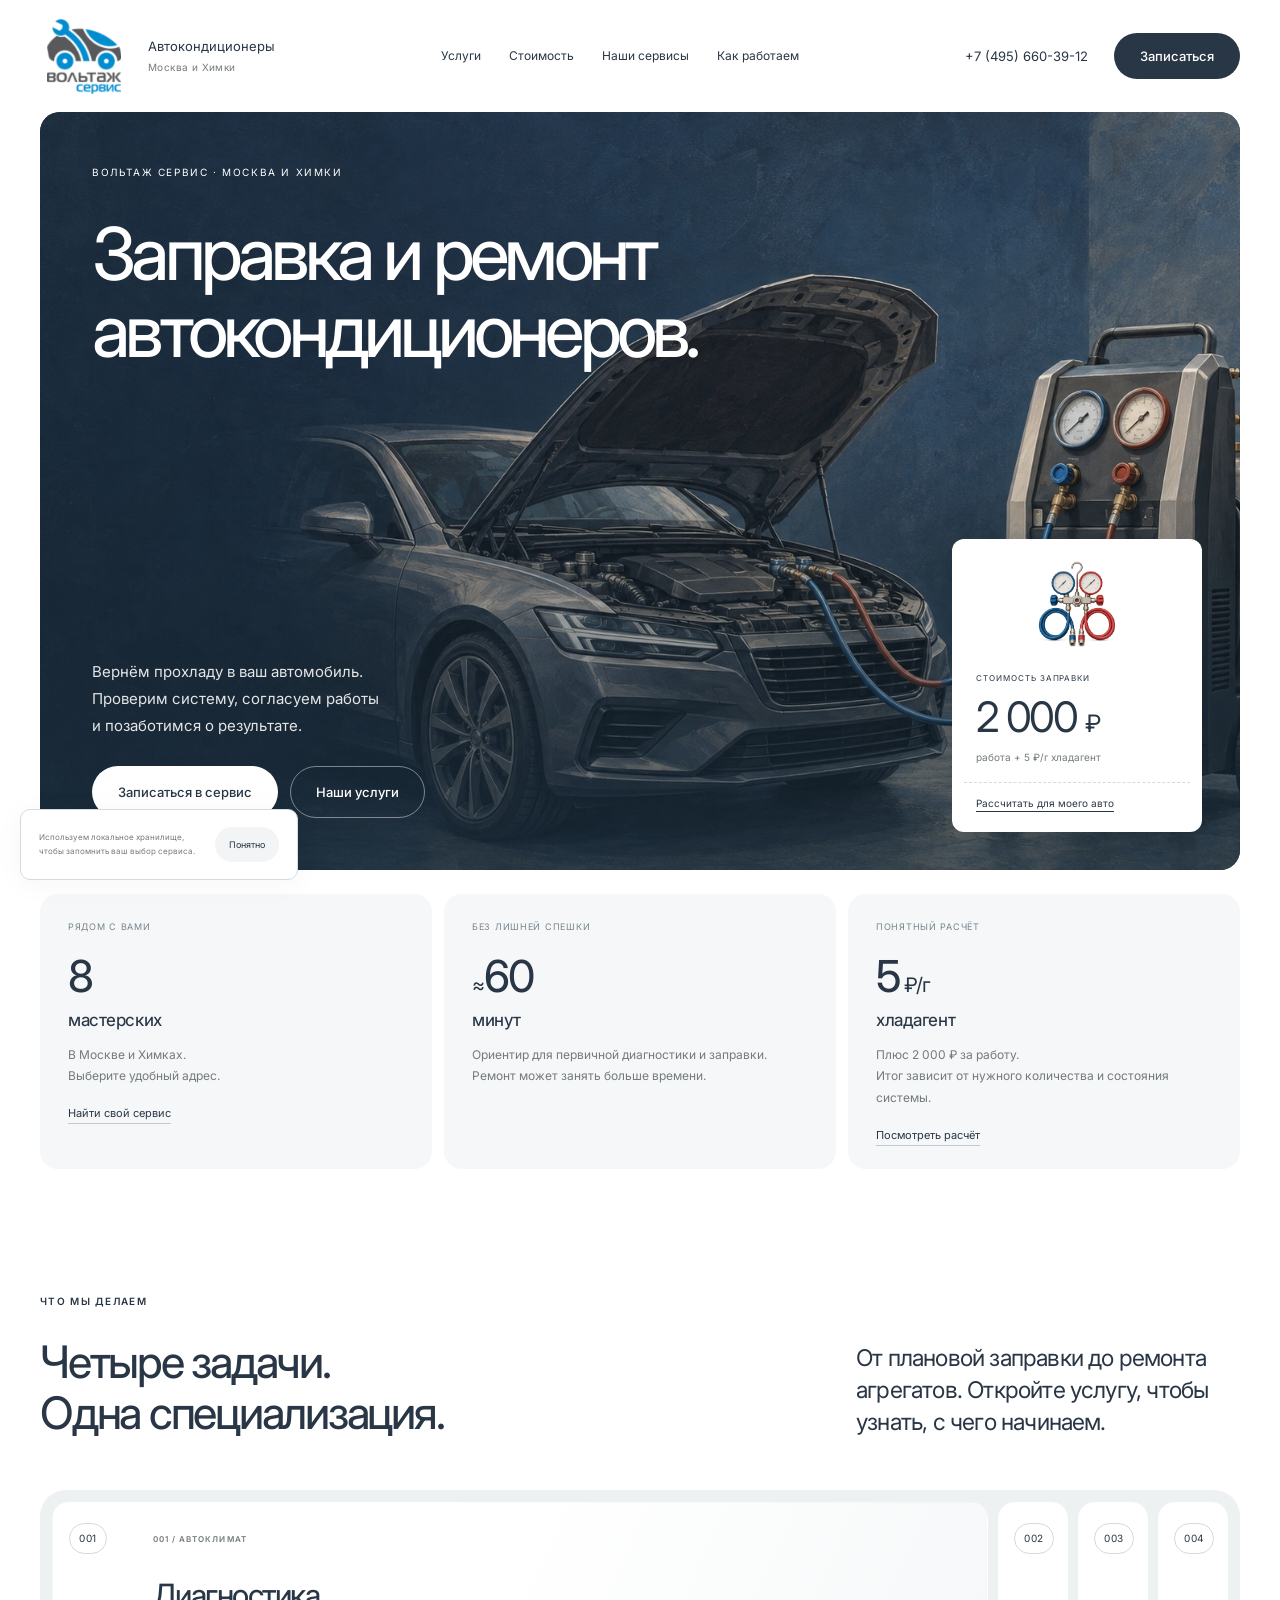
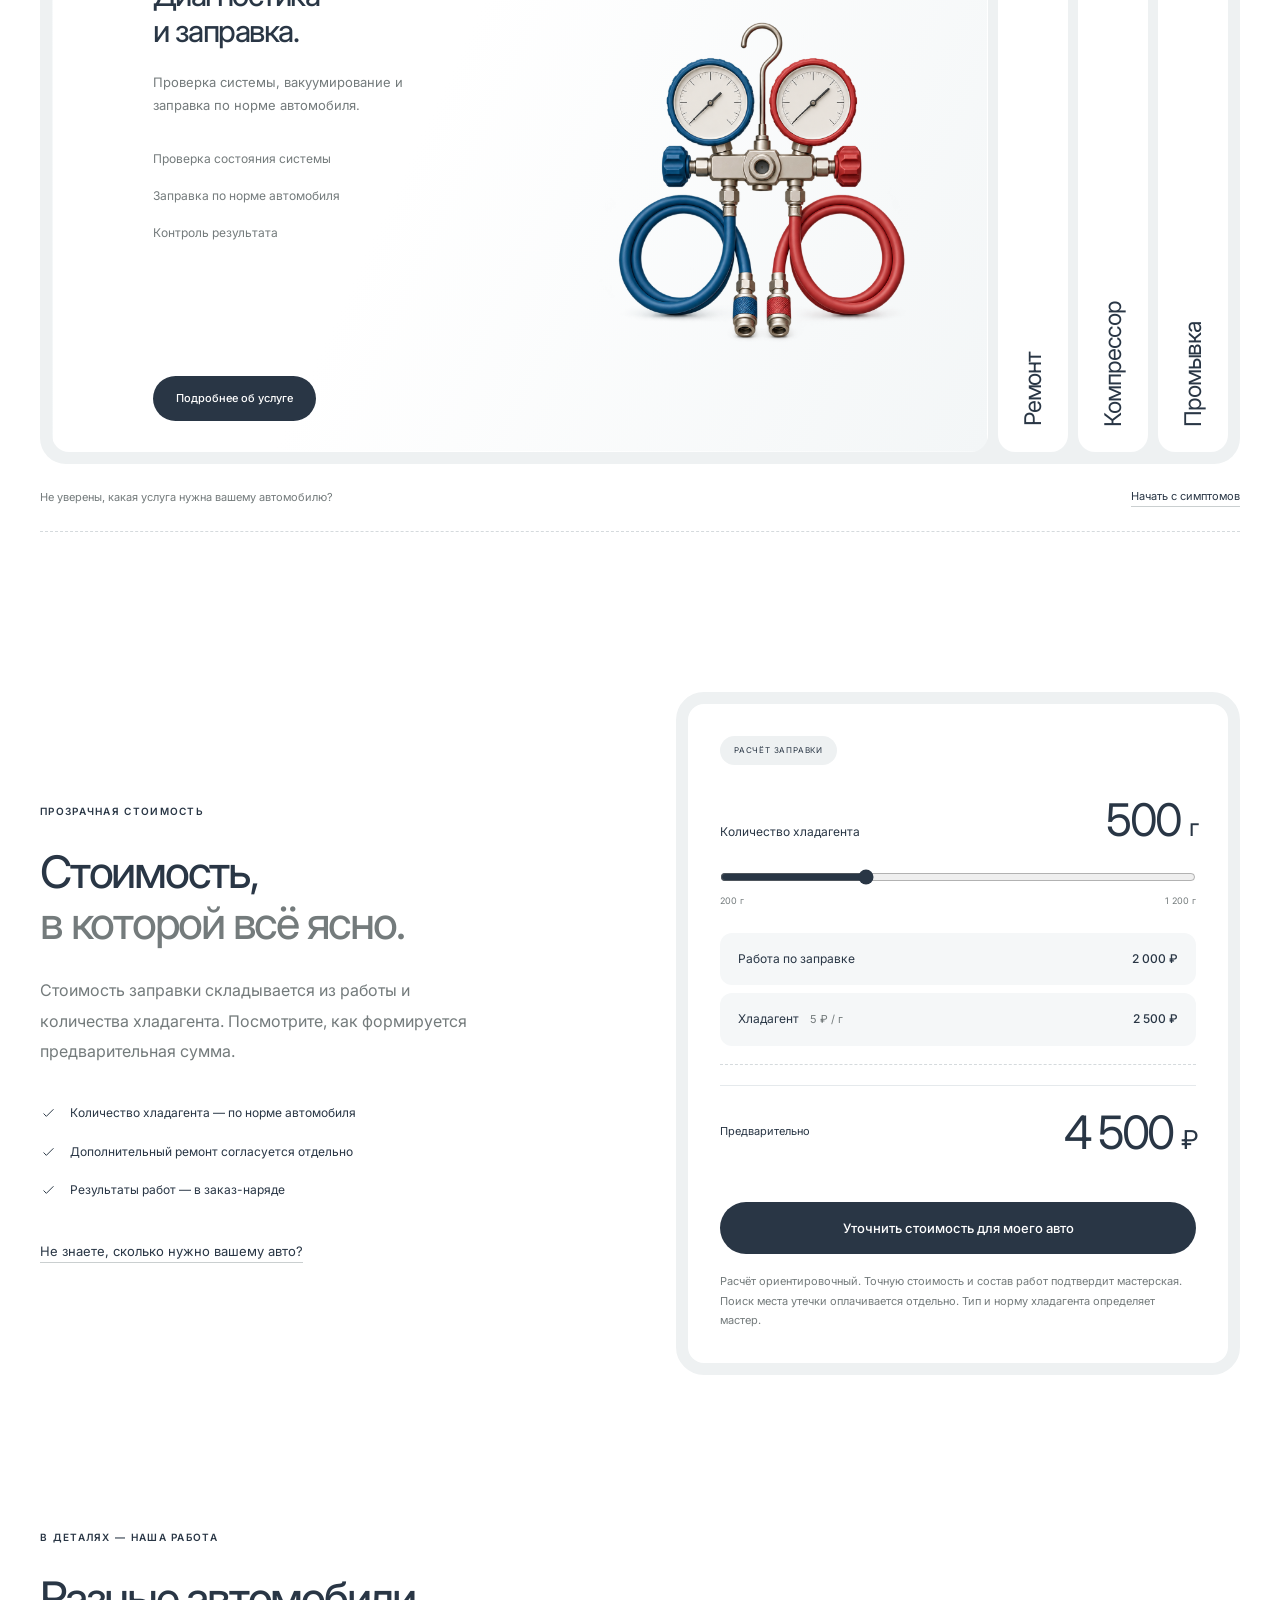
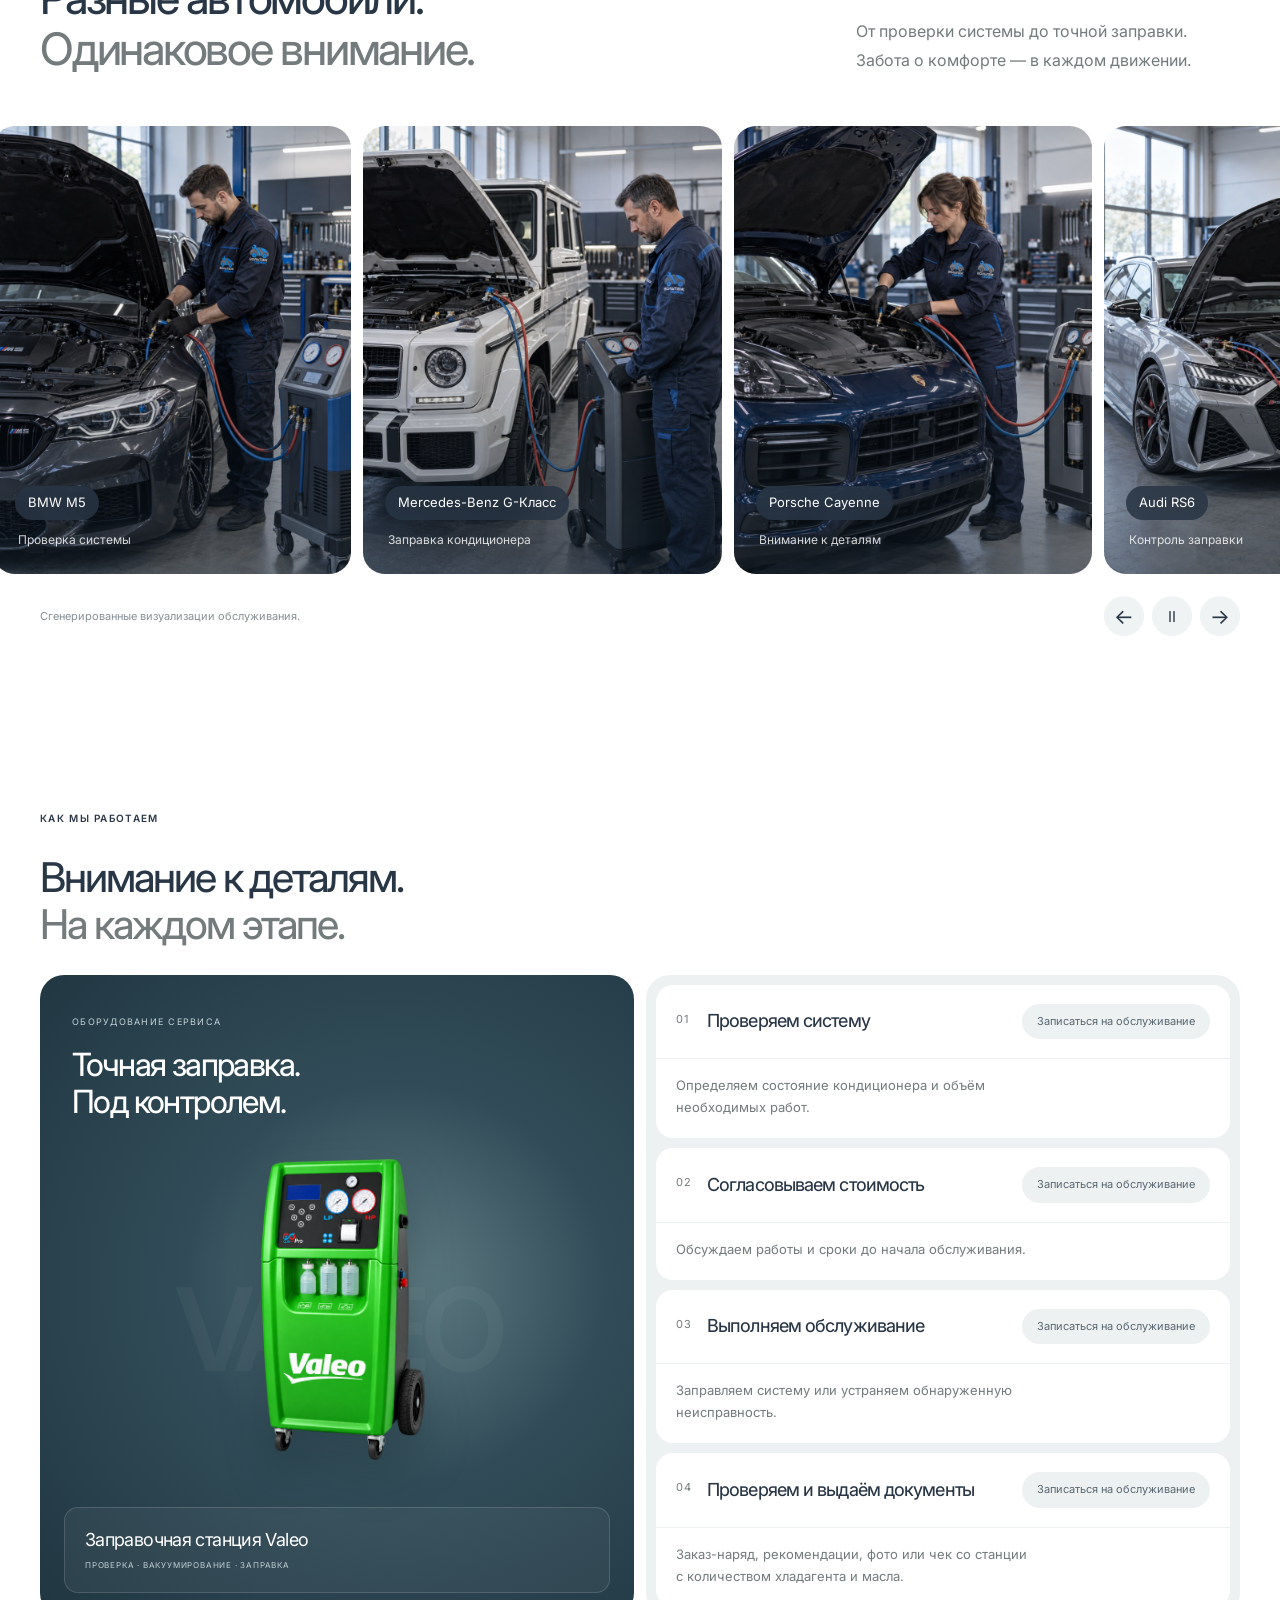
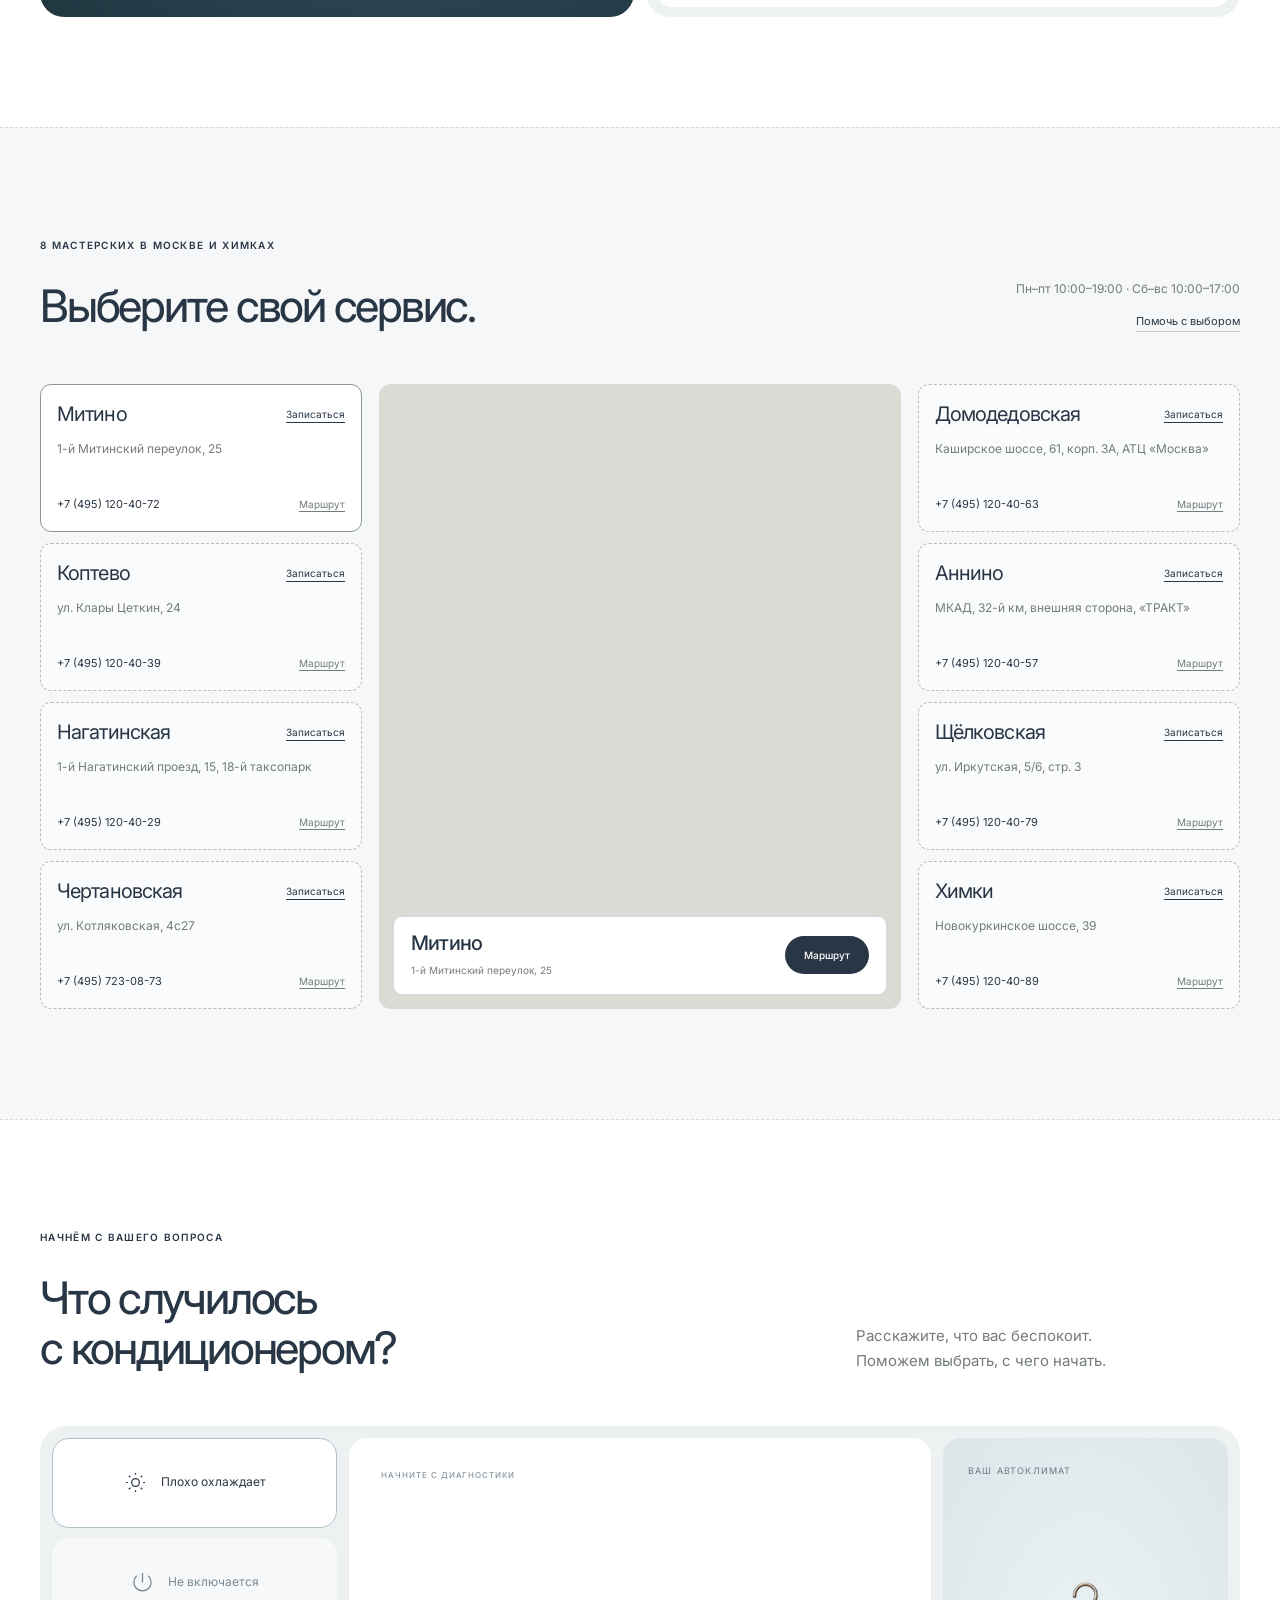
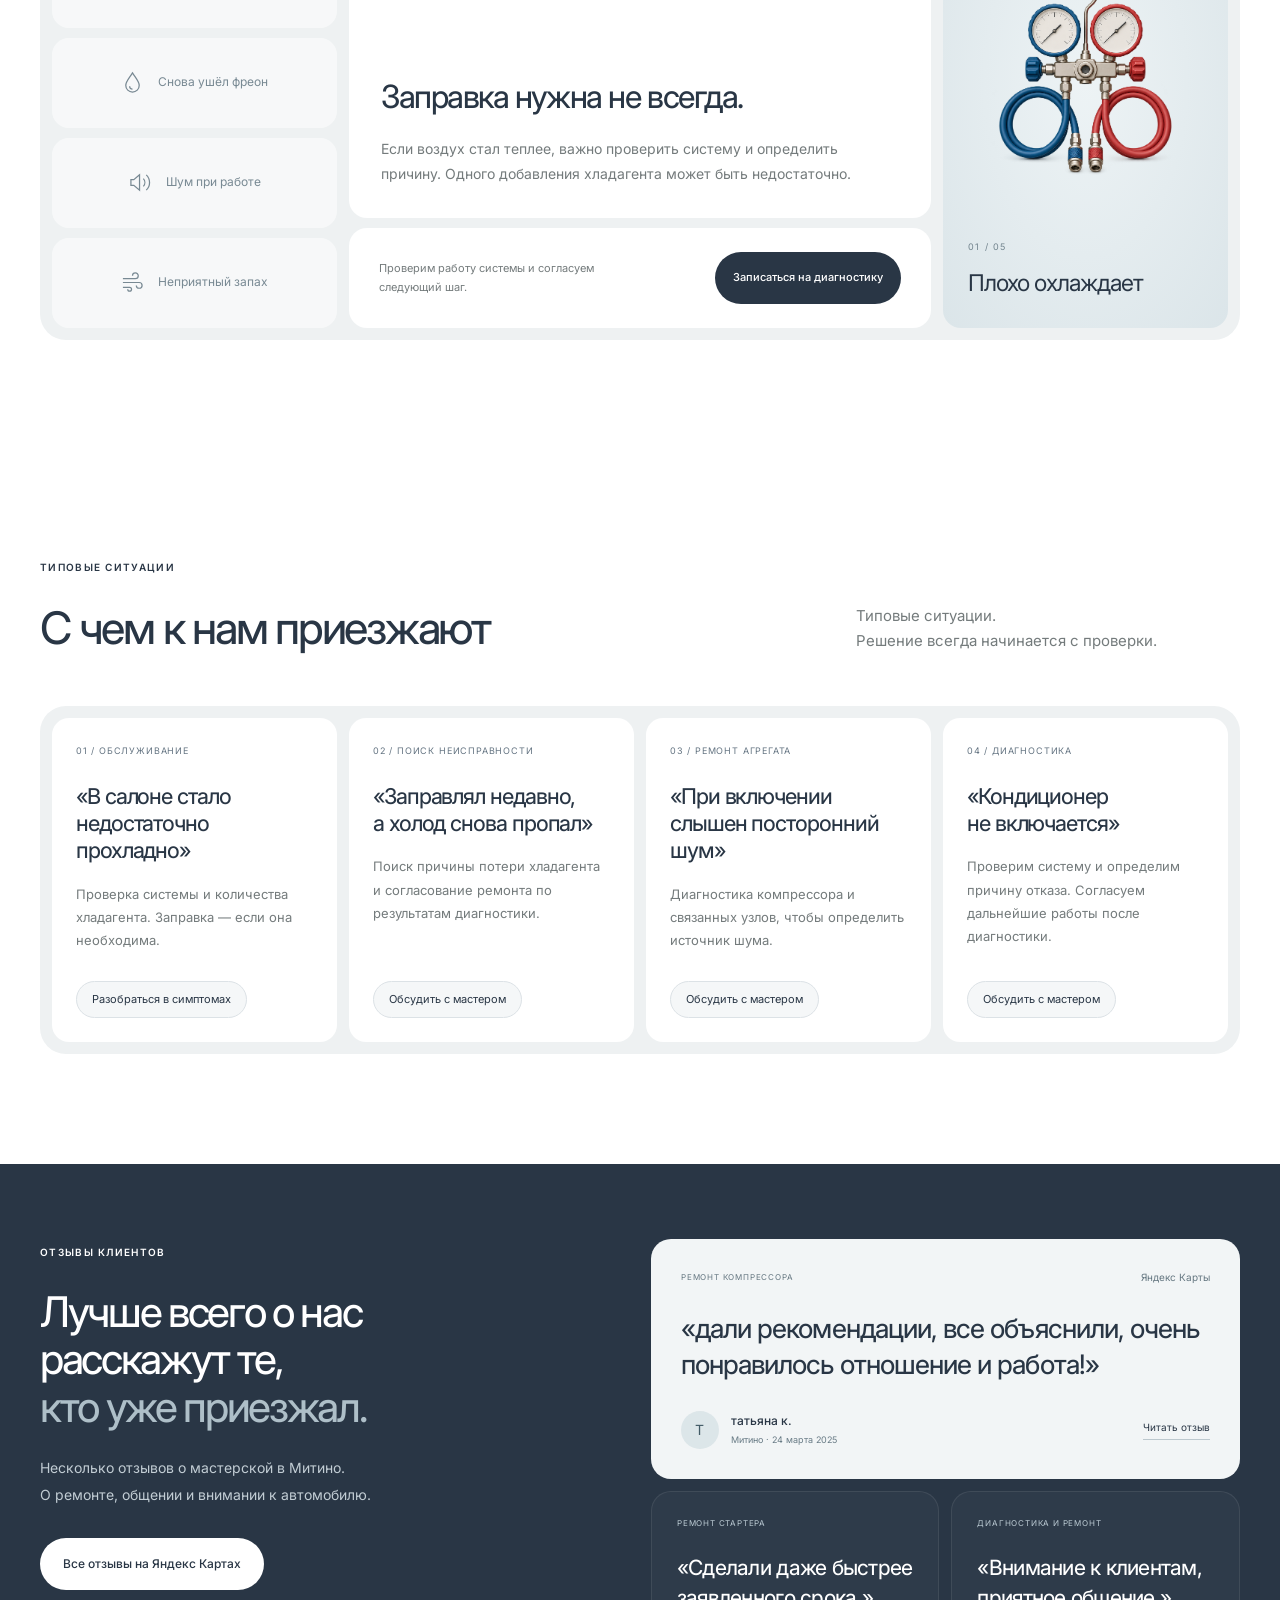
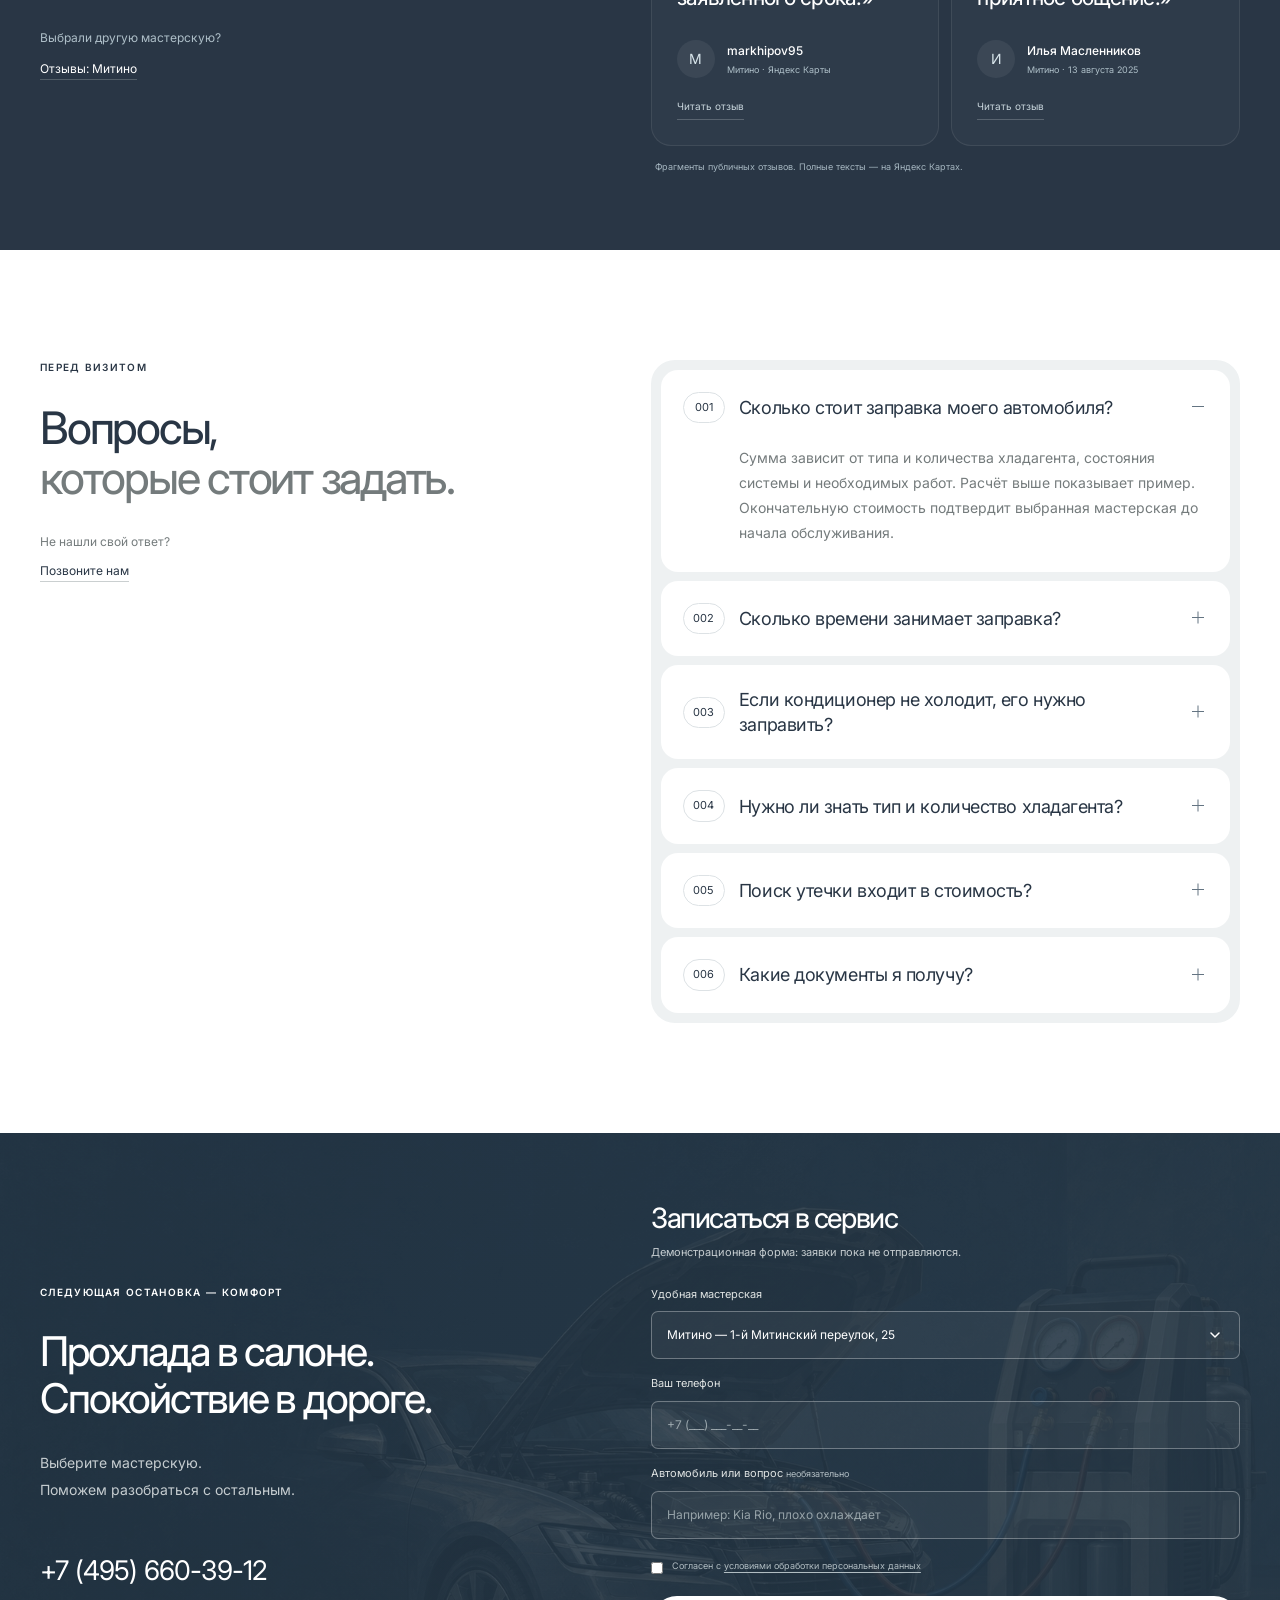
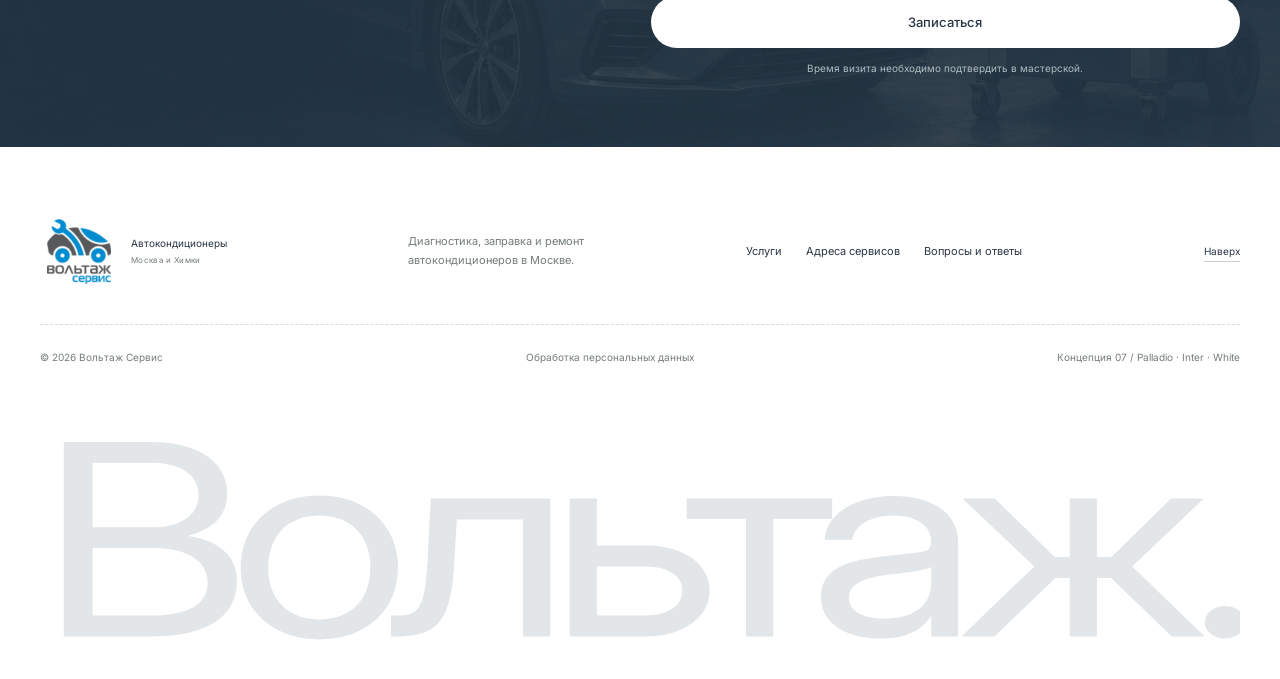
==== index.html @ 65b54762 "Restrict manual gallery navigation to arrows" ====
<!doctype html>
<html lang="ru">
<head>
<meta charset="utf-8"><meta name="viewport" content="width=device-width,initial-scale=1">
<title>Вольтаж Сервис — автокондиционеры в Москве | Концепция 07</title>
<meta name="description" content="Диагностика, заправка и ремонт автокондиционеров в Москве. Рассчитайте предварительную стоимость и выберите удобную мастерскую Вольтаж Сервис.">
<meta name="robots" content="noindex,nofollow">
<meta name="theme-color" content="#ffffff">
<link rel="icon" href="assets/logo.png"><link rel="stylesheet" href="style.css"><link rel="stylesheet" href="motion.css"><link rel="stylesheet" href="gallery.css">
</head>
<body id="top">
<header class="header"><div class="wrap header-inner">
<a class="brand" href="#top" aria-label="Вольтаж Сервис — на главную"><img class="original-logo" src="assets/original-logo.png" alt="Вольтаж Сервис"><span class="brand-specialty">Автокондиционеры<small>Москва и Химки</small></span></a>
<nav class="desktop-nav" aria-label="Главное меню"><a href="#services">Услуги</a><a href="#price">Стоимость</a><a href="#locations">Наши сервисы</a><a href="#approach">Как работаем</a></nav>
<div class="header-actions"><a class="phone" href="tel:+74956603912">+7 (495) 660-39-12</a><button class="button small" data-book>Записаться </button><button class="menu-toggle" aria-label="Открыть меню" aria-expanded="false"><span></span><span></span></button></div>
</div><nav class="mobile-nav" aria-label="Меню сайта" hidden><a href="#services">Услуги</a><a href="#price">Стоимость</a><a href="#locations">Наши сервисы</a><a href="#approach">Как работаем</a><a href="tel:+74956603912">+7 (495) 660-39-12</a></nav></header>
<main>
<section class="hero wrap" aria-labelledby="hero-title"><img class="hero-image" src="assets/hero-palladio.jpg" alt="Живописная рекламная иллюстрация обслуживания автокондиционера" fetchpriority="high"><div class="hero-shade"></div>
<div class="hero-copy"><div class="hero-kicker">ВОЛЬТАЖ СЕРВИС · МОСКВА И ХИМКИ</div><h1 id="hero-title">Заправка и ремонт<br>автокондиционеров.</h1><div class="hero-lower"><p class="hero-desc">Вернём прохладу в ваш автомобиль.<br>Проверим систему, согласуем работы<br>и позаботимся о результате.</p><div class="hero-actions"><button class="button light-button" data-book>Записаться в сервис</button><a href="#services" class="button outline-button">Наши услуги</a></div></div></div>
<a class="hero-estimate" href="#price"><img src="assets/service-01.png" alt="Манометры для обслуживания кондиционера"><span class="estimate-label">СТОИМОСТЬ ЗАПРАВКИ</span><div class="estimate-price">2 000 <small>₽</small></div><p>работа + 5 ₽/г хладагент</p><span class="estimate-link">Рассчитать для моего авто</span></a></section>
<section class="intro-section section intro-light" aria-label="О сервисе в цифрах"><div class="wrap"><div class="intro-facts"><article class="intro-fact"><span class="stat-caption">РЯДОМ С ВАМИ</span><strong>8</strong><div><h3>мастерских</h3><p>В Москве и Химках.<br>Выберите удобный адрес.</p><a href="#locations" class="text-link">Найти свой сервис</a></div></article><article class="intro-fact"><span class="stat-caption">БЕЗ ЛИШНЕЙ СПЕШКИ</span><strong><small>≈</small>60</strong><div><h3>минут</h3><p>Ориентир для первичной диагностики и заправки. Ремонт может занять больше времени.</p></div></article><article class="intro-fact"><span class="stat-caption">ПОНЯТНЫЙ РАСЧЁТ</span><strong>5<small> ₽/г</small></strong><div><h3>хладагент</h3><p>Плюс 2 000 ₽ за работу.<br>Итог зависит от нужного количества и состояния системы.</p><a href="#price" class="text-link">Посмотреть расчёт</a></div></article></div></div></section>

<section id="services" class="section services-section"><div class="wrap"><div class="section-heading"><div><span class="eyebrow">ЧТО МЫ ДЕЛАЕМ</span><h2>Четыре задачи.<br>Одна специализация.</h2></div><p class="editorial-intro">От плановой заправки до ремонта агрегатов. Откройте услугу, чтобы узнать, с чего начинаем.</p></div><div class="service-deck"><article class="service-chapter" open><button type="button" class="chapter-toggle"><span class="chapter-number">001</span><span class="chapter-label">Заправка</span></button><div class="chapter-body"><div class="chapter-copy"><span class="eyebrow">001 / АВТОКЛИМАТ</span><h3>Диагностика<br>и заправка.</h3><p>Проверка системы, вакуумирование и заправка по норме автомобиля.</p><ul><li>Проверка состояния системы</li><li>Заправка по норме автомобиля</li><li>Контроль результата</li></ul><a class="button light-button" href="https://заправка-кондиционеров-москва.рф/diagnostika-i-zapravka.aspx">Подробнее об услуге</a></div><div class="chapter-image"><img src="assets/service-01.png" alt="Оборудование для услуги «Заправка» — студийная визуализация" loading="lazy"></div></div></article><article class="service-chapter"><button type="button" class="chapter-toggle"><span class="chapter-number">002</span><span class="chapter-label">Ремонт</span></button><div class="chapter-body"><div class="chapter-copy"><span class="eyebrow">002 / АВТОКЛИМАТ</span><h3>Вернём системе<br>исправную работу.</h3><p>Найдём причину неисправности и согласуем необходимые работы.</p><ul><li>Диагностика неисправности</li><li>Согласование решения</li><li>Проверка после ремонта</li></ul><a class="button light-button" href="https://заправка-кондиционеров-москва.рф/remont-kondicionerov.aspx">Подробнее об услуге</a></div><div class="chapter-image"><img src="assets/service-02.png" alt="Оборудование для услуги «Ремонт» — студийная визуализация" loading="lazy"></div></div></article><article class="service-chapter"><button type="button" class="chapter-toggle"><span class="chapter-number">003</span><span class="chapter-label">Компрессор</span></button><div class="chapter-body"><div class="chapter-copy"><span class="eyebrow">003 / АВТОКЛИМАТ</span><h3>Забота о сердце<br>кондиционера.</h3><p>Диагностика компрессора и подбор решения по результатам проверки.</p><ul><li>Проверка агрегата</li><li>Оценка состояния узлов</li><li>Согласование объёма ремонта</li></ul><a class="button light-button" href="https://заправка-кондиционеров-москва.рф/remont-kompressora.aspx">Подробнее об услуге</a></div><div class="chapter-image"><img src="assets/service-03.png" alt="Оборудование для услуги «Компрессор» — студийная визуализация" loading="lazy"></div></div></article><article class="service-chapter"><button type="button" class="chapter-toggle"><span class="chapter-number">004</span><span class="chapter-label">Промывка</span></button><div class="chapter-body"><div class="chapter-copy"><span class="eyebrow">004 / АВТОКЛИМАТ</span><h3>Чистота внутри<br>системы.</h3><p>Очистка контура, когда она необходима по результатам диагностики.</p><ul><li>Оценка состояния контура</li><li>Подбор способа очистки</li><li>Подготовка к обслуживанию</li></ul><a class="button light-button" href="https://заправка-кондиционеров-москва.рф/promiv-sistemi.aspx">Подробнее об услуге</a></div><div class="chapter-image"><img src="assets/service-04.png" alt="Оборудование для услуги «Промывка» — студийная визуализация" loading="lazy"></div></div></article></div><div class="services-foot"><p>Не уверены, какая услуга нужна вашему автомобилю?</p><a class="text-link" href="#symptoms">Начать с симптомов</a></div></div></section>
<section id="price" class="section price-section"><div class="wrap price-layout"><div class="price-copy"><div class="eyebrow">ПРОЗРАЧНАЯ СТОИМОСТЬ</div><h2>Стоимость,<br><span class="muted">в которой всё ясно.</span></h2><p class="section-intro">Стоимость заправки складывается из работы и количества хладагента. Посмотрите, как формируется предварительная сумма.</p><ul class="check-list"><li><svg><use href="#check"/></svg> Количество хладагента — по норме автомобиля</li><li><svg><use href="#check"/></svg> Дополнительный ремонт согласуется отдельно</li><li><svg><use href="#check"/></svg> Результаты работ — в заказ-наряде</li></ul><a class="text-link" href="#faq">Не знаете, сколько нужно вашему авто? </a></div>
<div class="calculator"><div class="calc-head"><span class="pill">РАСЧЁТ ЗАПРАВКИ</span><svg><use href="#snow"/></svg></div><div class="calc-label"><label for="amount">Количество хладагента</label><output id="weight" for="amount">500 <small>г</small></output></div><input type="range" id="amount" min="200" max="1200" value="500" step="50" aria-label="Количество хладагента, граммы"><div class="range-labels"><span>200 г</span><span>1 200 г</span></div><div class="calc-lines"><p><span>Работа по заправке</span><strong>2 000 ₽</strong></p><p><span>Хладагент <small>5 ₽ / г</small></span><strong id="gas-price">2 500 ₽</strong></p></div><div class="calc-total"><span>Предварительно</span><strong id="total-price">4 500 <small>₽</small></strong></div><button class="button full" data-book data-service="Заправка кондиционера">Уточнить стоимость для моего авто </button><p class="calc-note">Расчёт ориентировочный. Точную стоимость и состав работ подтвердит мастерская. Поиск места утечки оплачивается отдельно. Тип и норму хладагента определяет мастер.</p></div>
</div></section>
<section id="work-gallery" class="section work-gallery" aria-labelledby="work-gallery-title">
  <div class="wrap section-heading gallery-heading">
    <div><div class="eyebrow">В ДЕТАЛЯХ — НАША РАБОТА</div><h2 id="work-gallery-title">Разные автомобили.<br><span class="muted">Одинаковое внимание.</span></h2></div>
    <p>От проверки системы до точной заправки.<br>Забота о комфорте — в каждом движении.</p>
  </div>
  <div class="gallery-viewport" tabindex="0" role="region" aria-label="Галерея обслуживания автомобилей. Листайте стрелками.">
    <div class="gallery-track"><div class="gallery-group">
      <figure class="work-photo"><img draggable="false" src="assets/gallery/bmw.jpg" width="896" height="1120" loading="lazy" alt="Визуализация: мастер в форме Вольтаж подключает оборудование к BMW M5"><figcaption><span>BMW M5</span><span>Проверка системы</span></figcaption></figure>
      <figure class="work-photo"><img draggable="false" src="assets/gallery/mercedes.jpg" width="896" height="1120" loading="lazy" alt="Визуализация: обслуживание кондиционера Mercedes-Benz G-Класса"><figcaption><span>Mercedes-Benz G-Класс</span><span>Заправка кондиционера</span></figcaption></figure>
      <figure class="work-photo"><img draggable="false" src="assets/gallery/porsche.jpg" width="896" height="1120" loading="lazy" alt="Визуализация: мастер в фирменной форме обслуживает кондиционер Porsche Cayenne"><figcaption><span>Porsche Cayenne</span><span>Внимание к деталям</span></figcaption></figure>
      <figure class="work-photo"><img draggable="false" src="assets/gallery/audi.jpg" width="896" height="1120" loading="lazy" alt="Визуализация: мастер Вольтаж у заправочной станции рядом с Audi RS6"><figcaption><span>Audi RS6</span><span>Контроль заправки</span></figcaption></figure>
    </div></div>
  </div>
  <div class="wrap gallery-bottom"><p>Сгенерированные визуализации обслуживания.</p><div class="gallery-controls" aria-label="Управление галереей"><button type="button" class="gallery-arrow" data-gallery-prev aria-label="Предыдущее фото">←</button><button type="button" class="gallery-pause" data-gallery-pause aria-label="Остановить движение фото" aria-pressed="false"><span aria-hidden="true">Ⅱ</span></button><button type="button" class="gallery-arrow" data-gallery-next aria-label="Следующее фото">→</button></div></div>
</section>
<section id="approach" class="section approach-section"><div class="wrap approach-layout"><div class="approach-left"><div class="approach-title"><div class="eyebrow">КАК МЫ РАБОТАЕМ</div><h2>Внимание к деталям.<br><span class="muted">На каждом этапе.</span></h2></div><div class="approach-visual"><div class="equipment-heading"><span>ОБОРУДОВАНИЕ СЕРВИСА</span><h3>Точная заправка.<br>Под контролем.</h3></div><div class="equipment-watermark" aria-hidden="true">VALEO</div><img src="assets/station-cutout.png" alt="Заправочная станция Valeo без фона" loading="lazy"><div class="equipment-badge"><span>Заправочная станция Valeo<small>ПРОВЕРКА · ВАКУУМИРОВАНИЕ · ЗАПРАВКА</small></span></div></div></div><div class="approach-copy"><div class="steps"><div><span>01</span><div><div class="step-heading"><h3>Проверяем систему</h3><button class="step-book" type="button" data-book data-service="Обслуживание автокондиционера">Записаться на обслуживание</button></div><p>Определяем состояние кондиционера и объём необходимых работ.</p></div></div><div><span>02</span><div><div class="step-heading"><h3>Согласовываем стоимость</h3><button class="step-book" type="button" data-book data-service="Обслуживание автокондиционера">Записаться на обслуживание</button></div><p>Обсуждаем работы и сроки до начала обслуживания.</p></div></div><div><span>03</span><div><div class="step-heading"><h3>Выполняем обслуживание</h3><button class="step-book" type="button" data-book data-service="Обслуживание автокондиционера">Записаться на обслуживание</button></div><p>Заправляем систему или устраняем обнаруженную неисправность.</p></div></div><div><span>04</span><div><div class="step-heading"><h3>Проверяем и выдаём документы</h3><button class="step-book" type="button" data-book data-service="Обслуживание автокондиционера">Записаться на обслуживание</button></div><p>Заказ-наряд, рекомендации, фото или чек со станции с количеством хладагента и масла.</p></div></div></div></div></div></section>
<section id="locations" class="section locations-section"><div class="wrap locations-wrap"><div class="section-heading"><div><div class="eyebrow">8 МАСТЕРСКИХ В МОСКВЕ И ХИМКАХ</div><h2>Выберите свой сервис.</h2></div><div class="locations-heading-note"><p>Пн–пт 10:00–19:00 · Сб–вс 10:00–17:00</p><a href="tel:+74956603912" class="text-link">Помочь с выбором</a></div></div>
<div class="locations-board" id="location-list"><div class="location-column" id="locations-left"></div><div class="map-panel"><iframe id="service-map" title="Карта мастерских Вольтаж Сервис в Москве и Химках" loading="lazy" referrerpolicy="no-referrer-when-downgrade" src="https://yandex.ru/map-widget/v1/?ll=37.617635%2C55.755814&amp;z=10"></iframe><div class="map-caption"><span><b id="map-location">Митино</b><small id="map-address">1-й Митинский переулок, 25</small></span><a id="route-link" href="https://yandex.ru/maps/?text=Москва%201-й%20Митинский%20переулок%2025" target="_blank" rel="noopener" class="button small">Маршрут</a></div></div><div class="location-column" id="locations-right"></div></div>
</div></section>
<section id="symptoms" class="section symptoms-section"><div class="wrap"><div class="section-heading"><div><div class="eyebrow">НАЧНЁМ С ВАШЕГО ВОПРОСА</div><h2>Что случилось<br>с кондиционером?</h2></div><p>Расскажите, что вас беспокоит.<br>Поможем выбрать, с чего начать.</p></div><div class="symptom-showcase"><div class="symptom-tabs" role="tablist" aria-label="Симптомы неисправности" aria-orientation="vertical"><button class="symptom-tab active" role="tab" aria-selected="true" id="symptom-tab-0" aria-controls="symptom-panel" data-symptom="0"><svg><use href="#sun"/></svg> Плохо охлаждает</button><button class="symptom-tab" role="tab" aria-selected="false" id="symptom-tab-1" aria-controls="symptom-panel" data-symptom="1" tabindex="-1"><svg><use href="#power"/></svg> Не включается</button><button class="symptom-tab" role="tab" aria-selected="false" id="symptom-tab-2" aria-controls="symptom-panel" data-symptom="2" tabindex="-1"><svg><use href="#drop"/></svg> Снова ушёл фреон</button><button class="symptom-tab" role="tab" aria-selected="false" id="symptom-tab-3" aria-controls="symptom-panel" data-symptom="3" tabindex="-1"><svg><use href="#sound"/></svg> Шум при работе</button><button class="symptom-tab" role="tab" aria-selected="false" id="symptom-tab-4" aria-controls="symptom-panel" data-symptom="4" tabindex="-1"><svg><use href="#wind"/></svg> Неприятный запах</button></div><div class="symptom-panel" id="symptom-panel" role="tabpanel" aria-labelledby="symptom-tab-0"><div class="symptom-visual"><span class="symptom-visual-kicker">ВАШ АВТОКЛИМАТ</span><img id="symptom-image" src="assets/service-01.png" alt="Манометры для диагностики автокондиционера" loading="lazy"><div class="symptom-visual-caption"><span id="symptom-count">01 / 05</span><span id="symptom-label">Плохо охлаждает</span></div></div><div class="symptom-answer"><span class="pill">НАЧНИТЕ С ДИАГНОСТИКИ</span><div class="symptom-answer-copy"><h3 id="symptom-title">Заправка нужна не всегда.</h3><p id="symptom-text">Если воздух стал теплее, важно проверить систему и определить причину. Одного добавления хладагента может быть недостаточно.</p></div></div><div class="symptom-next"><p id="symptom-next">Проверим работу системы и согласуем следующий шаг.</p><button class="button" data-book data-service="Диагностика">Записаться на диагностику</button></div></div></div></div></section>
<section id="experience" class="section"><div class="wrap"><div class="section-heading"><div><div class="eyebrow">ТИПОВЫЕ СИТУАЦИИ</div><h2>С чем к нам приезжают</h2></div><p>Типовые ситуации.<br>Решение всегда начинается с проверки.</p></div><div class="scenario-grid"><article><span class="scenario-index">01 / ОБСЛУЖИВАНИЕ</span><h3>«В салоне стало<br>недостаточно прохладно»</h3><p>Проверка системы и количества хладагента. Заправка — если она необходима.</p><a href="#symptoms" class="text-link">Разобраться в симптомах </a></article><article><span class="scenario-index">02 / ПОИСК НЕИСПРАВНОСТИ</span><h3>«Заправлял недавно,<br>а холод снова пропал»</h3><p>Поиск причины потери хладагента и согласование ремонта по результатам диагностики.</p><button class="text-link" data-book data-service="Поиск утечки">Обсудить с мастером </button></article><article><span class="scenario-index">03 / РЕМОНТ АГРЕГАТА</span><h3>«При включении<br>слышен посторонний шум»</h3><p>Диагностика компрессора и связанных узлов, чтобы определить источник шума.</p><button class="text-link" data-book data-service="Ремонт компрессора">Обсудить с мастером </button></article><article><span class="scenario-index">04 / ДИАГНОСТИКА</span><h3>«Кондиционер<br>не включается»</h3><p>Проверим систему и определим причину отказа. Согласуем дальнейшие работы после диагностики.</p><button class="text-link" data-book data-service="Кондиционер не включается">Обсудить с мастером</button></article></div></div></section>
<section id="reviews" class="trust-section customer-reviews"><div class="wrap reviews-layout"><div class="reviews-intro"><div class="eyebrow">ОТЗЫВЫ КЛИЕНТОВ</div><h2>Лучше всего о нас<br>расскажут те,<br><span>кто уже приезжал.</span></h2><p>Несколько отзывов о мастерской в Митино.<br>О ремонте, общении и внимании к автомобилю.</p><a class="button reviews-source-button" href="https://yandex.com/maps/org/voltag/154377880067/reviews/" target="_blank" rel="noopener">Все отзывы на Яндекс Картах</a><div class="reviews-local"><span>Выбрали другую мастерскую?</span><a id="reviews-link" class="text-link" href="https://yandex.com/maps/org/voltag/154377880067/reviews/" target="_blank" rel="noopener">Отзывы: Митино</a></div></div><div class="review-cards"><article class="review-card review-featured"><div class="review-top"><span class="review-topic">РЕМОНТ КОМПРЕССОРА</span><span class="review-platform">Яндекс Карты</span></div><blockquote>«дали рекомендации, все объяснили, очень понравилось отношение и работа!»</blockquote><div class="review-person"><span class="review-avatar" aria-hidden="true">Т</span><div><h3>татьяна к.</h3><p>Митино · 24 марта 2025</p></div><a href="https://yandex.com/maps/org/voltag/154377880067/reviews/" target="_blank" rel="noopener" aria-label="Читать отзыв Татьяны на Яндекс Картах">Читать отзыв</a></div></article><article class="review-card"><div class="review-top"><span class="review-topic">РЕМОНТ СТАРТЕРА</span></div><blockquote>«Сделали даже быстрее заявленного срока.»</blockquote><div class="review-person"><span class="review-avatar" aria-hidden="true">М</span><div><h3>markhipov95</h3><p>Митино · Яндекс Карты</p></div></div><a class="review-original" href="https://yandex.com/maps/org/voltag/154377880067/reviews/" target="_blank" rel="noopener">Читать отзыв</a></article><article class="review-card"><div class="review-top"><span class="review-topic">ДИАГНОСТИКА И РЕМОНТ</span></div><blockquote>«Внимание к клиентам, приятное общение.»</blockquote><div class="review-person"><span class="review-avatar" aria-hidden="true">И</span><div><h3>Илья Масленников</h3><p>Митино · 13 августа 2025</p></div></div><a class="review-original" href="https://yandex.com/maps/org/voltag/154377880067/reviews/" target="_blank" rel="noopener">Читать отзыв</a></article><p class="reviews-caption">Фрагменты публичных отзывов. Полные тексты — на Яндекс Картах.</p></div></div></section>
<section id="faq" class="section"><div class="wrap faq-layout"><div><div class="eyebrow">ПЕРЕД ВИЗИТОМ</div><h2>Вопросы,<br><span class="muted">которые стоит задать.</span></h2><p>Не нашли свой ответ?<br><a class="text-link" href="tel:+74956603912">Позвоните нам </a></p></div><div class="faq-list"><details name="service-faq" open><summary><span class="faq-number">001</span><span class="faq-question">Сколько стоит заправка моего автомобиля?</span><span class="faq-indicator" aria-hidden="true"></span></summary><p>Сумма зависит от типа и количества хладагента, состояния системы и необходимых работ. Расчёт выше показывает пример. Окончательную стоимость подтвердит выбранная мастерская до начала обслуживания.</p></details><details name="service-faq"><summary><span class="faq-number">002</span><span class="faq-question">Сколько времени занимает заправка?</span><span class="faq-indicator" aria-hidden="true"></span></summary><p>Ориентир для первичной диагностики и заправки — 60 минут. Если потребуется поиск утечки или ремонт, время будет другим. Уточните срок при записи.</p></details><details name="service-faq"><summary><span class="faq-number">003</span><span class="faq-question">Если кондиционер не холодит, его нужно заправить?</span><span class="faq-indicator" aria-hidden="true"></span></summary><p>По одному симптому нельзя определить причину. Начните с диагностики: мастер проверит систему и объяснит, требуется ли заправка или ремонт.</p></details><details name="service-faq"><summary><span class="faq-number">004</span><span class="faq-question">Нужно ли знать тип и количество хладагента?</span><span class="faq-indicator" aria-hidden="true"></span></summary><p>Нет. Сообщите марку, модель и год автомобиля. Перед обслуживанием мастер уточнит нужный тип и норму заправки по данным автомобиля.</p></details><details name="service-faq"><summary><span class="faq-number">005</span><span class="faq-question">Поиск утечки входит в стоимость?</span><span class="faq-indicator" aria-hidden="true"></span></summary><p>Поиск места разгерметизации — дополнительная услуга. Состав проверки и стоимость согласуйте с мастерской до начала работ.</p></details><details name="service-faq"><summary><span class="faq-number">006</span><span class="faq-question">Какие документы я получу?</span><span class="faq-indicator" aria-hidden="true"></span></summary><p>После заправки предусмотрены заказ-наряд с рекомендациями и фото или чек со станции, где указано количество хладагента и масла. Условия гарантии уточните для выбранной услуги.</p></details></div></div></section>
<section id="booking" class="booking-section"><div class="wrap booking-layout"><div><div class="eyebrow">СЛЕДУЮЩАЯ ОСТАНОВКА — КОМФОРТ</div><h2>Прохлада в салоне.<br>Спокойствие в дороге.</h2><p>Выберите мастерскую.<br>Поможем разобраться с остальным.</p><a href="tel:+74956603912" class="booking-phone">+7 (495) 660-39-12 </a></div><form id="booking-form" class="booking-form"><h3>Записаться в сервис</h3><p class="demo-form-note">Демонстрационная форма: заявки пока не отправляются.</p><label for="booking-location">Удобная мастерская</label><select id="booking-location" name="location"></select><label for="booking-phone">Ваш телефон</label><input id="booking-phone" name="phone" type="tel" inputmode="tel" autocomplete="tel" placeholder="+7 (___) ___-__-__" required minlength="10"><label for="booking-comment">Автомобиль или вопрос <span>необязательно</span></label><input id="booking-comment" name="comment" placeholder="Например: Kia Rio, плохо охлаждает" maxlength="300"><label class="consent"><input type="checkbox" required><span>Согласен с <a href="https://заправка-кондиционеров-москва.рф/soglasie.aspx" target="_blank" rel="noopener" id="privacy-link">условиями обработки персональных данных</a></span></label><button class="button full light-button" type="submit">Записаться </button><p class="form-note">Время визита необходимо подтвердить в мастерской.</p><div id="form-result" role="status" hidden></div></form></div></section>
</main>
<footer><div class="wrap footer-top"><a class="brand" href="#top"><img class="original-logo" src="assets/original-logo.png" alt="Вольтаж Сервис"><span class="brand-specialty">Автокондиционеры<small>Москва и Химки</small></span></a><p>Диагностика, заправка и ремонт<br>автокондиционеров в Москве.</p><nav aria-label="Ссылки в подвале"><a href="#services">Услуги</a><a href="#locations">Адреса сервисов</a><a href="#faq">Вопросы и ответы</a></nav><a class="text-link" href="#top">Наверх </a></div><div class="wrap footer-bottom"><span>© 2026 Вольтаж Сервис</span><a href="https://заправка-кондиционеров-москва.рф/right-of-confidence.aspx" id="footer-privacy" target="_blank" rel="noopener">Обработка персональных данных</a><span>Концепция 07 / Palladio · Inter · White</span></div><div class="wrap footer-wordmark" aria-hidden="true"><svg viewBox="0 0 1280 290" xmlns="http://www.w3.org/2000/svg"><text x="0" y="250" textLength="1280" lengthAdjust="spacingAndGlyphs">Вольтаж.</text></svg></div></footer>
<div class="mobile-actions"><a href="tel:+74956603912"><svg><use href="#phone"/></svg> Позвонить</a><button data-book>Записаться </button></div>
<div class="cookie-note" id="cookie-note"><p>Используем локальное хранилище,<br>чтобы запомнить ваш выбор сервиса.</p><button id="cookie-close" aria-label="Закрыть уведомление">Понятно</button></div>
<svg class="svg-sprite" xmlns="http://www.w3.org/2000/svg"><defs>
<symbol id="pin" viewBox="0 0 24 24"><path d="M20 10c0 6-8 12-8 12S4 16 4 10a8 8 0 1 1 16 0Z"/><circle cx="12" cy="10" r="2.5"/></symbol>
<symbol id="check" viewBox="0 0 24 24"><path d="m5 12 4 4L19 6"/></symbol>
<symbol id="snow" viewBox="0 0 24 24"><path d="M12 2v20M3.34 7l17.32 10M3.34 17 20.66 7M9 4l3 3 3-3M9 20l3-3 3 3M3 10l4-1-1-4M21 14l-4 1 1 4M3 14l4 1-1 4M21 10l-4-1 1-4"/></symbol>
<symbol id="search" viewBox="0 0 24 24"><circle cx="10.5" cy="10.5" r="6.5"/><path d="m16 16 5 5"/></symbol>
<symbol id="sun" viewBox="0 0 24 24"><circle cx="12" cy="12" r="4"/><path d="M12 2v2M12 20v2M2 12h2M20 12h2M5 5l1.5 1.5M17.5 17.5 19 19M5 19l1.5-1.5M17.5 6.5 19 5"/></symbol>
<symbol id="power" viewBox="0 0 24 24"><path d="M12 2v10M6 5a9 9 0 1 0 12 0"/></symbol>
<symbol id="drop" viewBox="0 0 24 24"><path d="M12 2C9 7 5 11 5 15a7 7 0 0 0 14 0c0-4-4-8-7-13Z"/><path d="M9 16a3 3 0 0 0 3 3"/></symbol>
<symbol id="sound" viewBox="0 0 24 24"><path d="m11 4-6 5H2v6h3l6 5ZM15 8a6 6 0 0 1 0 8M18 4a11 11 0 0 1 0 16"/></symbol>
<symbol id="wind" viewBox="0 0 24 24"><path d="M2 8h13a3 3 0 1 0-3-3M2 12h17a3 3 0 1 1-3 3M2 17h7a2 2 0 1 1-2 2"/></symbol>
<symbol id="diagnostic" viewBox="0 0 24 24"><rect x="3" y="3" width="18" height="15" rx="2"/><path d="M8 22h8M12 18v4M6 11h3l2-4 3 7 2-3h2"/></symbol>
<symbol id="tool" viewBox="0 0 24 24"><path d="M14 3a6 6 0 0 0-6 8L2 17a3 3 0 0 0 5 5l6-6a6 6 0 0 0 8-8l-4 4-4-4 4-4Z"/></symbol>
<symbol id="compressor" viewBox="0 0 24 24"><rect x="6" y="5" width="13" height="14" rx="3"/><path d="M3 8v8M3 10h3M3 14h3M10 5V2h5v3M19 9h3v6h-3M9 19v3M16 19v3"/><circle cx="12" cy="12" r="3"/></symbol>
<symbol id="flow" viewBox="0 0 24 24"><path d="M3 6h12a4 4 0 0 1 0 8H9a4 4 0 0 0 0 8M6 3 3 6l3 3M18 3h3v18h-3"/></symbol>
<symbol id="shield" viewBox="0 0 24 24"><path d="m12 2 8 3v6c0 6-8 11-8 11S4 17 4 11V5Z"/><path d="m8 12 3 3 5-6"/></symbol>
<symbol id="star" viewBox="0 0 24 24"><path d="m12 2 3 6 7 1-5 5 1 8-6-4-6 4 1-8-5-5 7-1Z"/></symbol>
<symbol id="phone" viewBox="0 0 24 24"><path d="m5 2 4 5-2 3c2 4 3 5 7 7l3-2 5 4c-1 4-4 4-7 3C8 19 5 16 2 9 1 6 1 3 5 2Z"/></symbol>
</defs></svg>
<script src="assets/vendor/lenis.min.js"></script>
<script src="motion.js"></script>
<script src="app.js"></script>
<script src="gallery.js"></script>
</body></html>
---- style.css ----
@font-face{font-family:Inter;src:url("assets/inter-variable.ttf") format("truetype");font-weight:100 900;font-style:normal;font-display:swap}

:root{--paper:#ffffff;--cream:#ffffff;--ink:#293645;--muted:#747b7c;--line:#c9ccc4;--blue:#344554;--soft:#f2f4f5;--display:Inter,Arial,sans-serif;--sans:Inter,Arial,sans-serif;--radius:16px}
*{box-sizing:border-box}html{scroll-behavior:smooth;scroll-padding-top:40px}body{margin:0;background:var(--paper);color:var(--ink);font-family:var(--sans);font-size:15px;line-height:1.7;-webkit-font-smoothing:antialiased}body::after{content:"";position:fixed;inset:0;pointer-events:none;z-index:30;opacity:.025;background-image:url("data:image/svg+xml,%3Csvg viewBox='0 0 180 180' xmlns='http://www.w3.org/2000/svg'%3E%3Cfilter id='n'%3E%3CfeTurbulence type='fractalNoise' baseFrequency='.8' numOctaves='3' stitchTiles='stitch'/%3E%3C/filter%3E%3Cpath fill='%23000' filter='url(%23n)' opacity='.5' d='M0 0h180v180H0z'/%3E%3C/svg%3E")}h1,h2,h3,p{margin:0}h1,h2,h3{font-family:var(--display);font-weight:400;line-height:1.02;letter-spacing:-.045em}h2{font-size:clamp(46px,4.4vw,78px)}h3{font-size:36px}a{color:inherit;text-decoration:none}button,input,select{font:inherit}button{cursor:pointer;color:inherit}button,a,input,select,summary{-webkit-tap-highlight-color:transparent}button{border:0}img{display:block;max-width:100%}svg{width:24px;height:24px;fill:none;stroke:currentColor;stroke-width:1.4;flex-shrink:0}ul{padding:0;margin:0;list-style:none}[hidden]{display:none!important}.wrap{width:calc(100% - 80px);max-width:1680px;margin-inline:auto}.section{padding:110px 0}.eyebrow{display:block;margin-bottom:28px;font-size:10px;font-weight:600;letter-spacing:.13em;line-height:1.5}.eyebrow::before{content:none;display:none}.section-heading{display:flex;align-items:flex-end;justify-content:space-between;gap:48px;margin-bottom:52px}.section-heading>div:first-child{flex:1}.section-heading>p,.section-heading>.editorial-intro{width:32%;max-width:440px;flex-shrink:0}.section-heading>p:not(.editorial-intro){color:var(--muted)}.editorial-intro{font-family:var(--display);font-size:29px;line-height:1.18;letter-spacing:-.025em}.section-intro{margin-top:27px;max-width:460px;color:var(--muted);font-size:16px;line-height:1.9}.muted{color:var(--muted)}.button{display:inline-flex;align-items:center;justify-content:center;min-height:52px;padding:14px 25px;border:1px solid transparent;border-radius:40px;background:var(--ink);color:var(--cream);font-size:13px;font-weight:500;line-height:1.4;transition:background .2s,transform .2s;white-space:normal;text-align:center}.button:hover{background:#435363;transform:translateY(-2px)}.button.small{min-height:46px;padding:12px 25px}.button.full{width:100%}.light-button{background:var(--cream);color:var(--ink)}.light-button:hover{background:#dedfd7}.outline-button{border-color:#ffffff70;background:transparent;color:var(--cream)}.outline-button:hover{background:#ffffff20}.text-link{padding:0;background:transparent;display:inline-block;font-size:13px;line-height:1.6;text-decoration:underline;text-underline-offset:6px;text-decoration-color:#87919470}.text-link:hover{text-decoration-color:currentColor}:focus-visible{outline:2px solid #798d9d;outline-offset:5px;border-radius:4px}.header{position:relative;z-index:20}.header-inner{height:112px;display:flex;align-items:center;justify-content:space-between}.brand{display:flex;align-items:center;gap:20px}.original-logo{width:88px;height:75px;object-fit:contain;filter:grayscale(1) brightness(.6) sepia(.18) hue-rotate(155deg)}.brand-specialty{font-size:13px;line-height:1.5}.brand-specialty small{display:block;font-size:10px;color:var(--muted);letter-spacing:.04em;margin-top:3px}.desktop-nav{display:none}.header-actions{display:flex;align-items:center;gap:26px}.phone{font-size:13px}.menu-toggle{display:flex;flex-direction:column;justify-content:center;gap:6px;width:46px;height:46px;border:1px solid var(--line);background:transparent;border-radius:50%;padding:14px}.menu-toggle span{height:1px;background:var(--ink);width:100%;transition:transform .2s}.menu-toggle[aria-expanded=true] span:first-child{transform:translateY(3.5px) rotate(45deg)}.menu-toggle[aria-expanded=true] span:last-child{transform:translateY(-3.5px) rotate(-45deg)}.mobile-nav{position:absolute;right:40px;top:92px;width:300px;padding:24px 30px;background:var(--cream);border:1px solid var(--line);border-radius:16px;box-shadow:0 12px 30px #29364512}.mobile-nav a{display:block;padding:11px 0;border-bottom:1px solid var(--line)}.mobile-nav a:last-child{border:0;font-size:13px;color:var(--muted)}
/* The mural fills the screen, with the requested 40 px side margins. */
.hero{max-width:none;position:relative;overflow:hidden;min-height:740px;height:calc(100svh - 142px);max-height:1050px;border-radius:20px;background:#344957;color:var(--cream)}.hero-image,.hero-shade{position:absolute;inset:0;width:100%;height:100%;object-fit:cover}.hero-image{object-position:center 58%}.hero-shade{background:linear-gradient(90deg,#1c2e414d,transparent 75%),linear-gradient(0deg,#172a38b3,transparent 60%)}.hero-copy{position:relative;z-index:1;padding:52px;min-height:inherit;height:100%;display:flex;flex-direction:column;align-items:flex-start}.hero-kicker{font-size:10px;letter-spacing:.16em;margin-bottom:34px}.hero-kicker::before{content:none;display:none}.hero h1{font-size:clamp(70px,6.8vw,122px);line-height:.96;max-width:1100px;letter-spacing:-.035em}.hero-lower{margin-top:auto;padding-top:120px}.hero-desc{font-size:15px;line-height:1.8;color:#ffffffe0}.hero-actions{display:flex;gap:12px;margin-top:27px}.hero-estimate{position:absolute;z-index:2;width:250px;right:38px;bottom:38px;padding:12px 12px 20px;border-radius:12px;background:var(--cream);color:var(--ink);box-shadow:0 12px 40px #15263030}.hero-estimate img{width:100%;height:104px;object-fit:cover;object-position:center 52%;border-radius:6px;filter:saturate(.55)}.estimate-label{display:block;font-size:8px;letter-spacing:.12em;margin:17px 12px 8px}.estimate-price{font-family:var(--display);font-size:54px;line-height:.9;margin:0 12px;letter-spacing:-.04em}.estimate-price small{font-size:30px}.hero-estimate p{font-size:10px;margin:9px 12px 16px;color:var(--muted)}.estimate-link{display:block;border-top:1px dashed var(--line);padding:12px 12px 0;font-size:10px;text-decoration:underline;text-underline-offset:4px}
/* Editorial introduction and small metric panels. */
.intro-section{padding-top:112px}.bento-grid{display:grid;grid-template-columns:1.2fr 1fr 1fr 1fr;gap:18px;align-items:start}.bento-story{padding:9px;border:1px dashed var(--line);border-radius:15px}.bento-picture{position:relative;overflow:hidden;border-radius:9px;height:224px;background:var(--blue)}.bento-picture img{width:100%;height:100%;object-fit:cover;object-position:68% center;filter:brightness(.68)}.bento-picture h3{position:absolute;top:26px;left:22px;color:var(--cream);font-size:37px}.bento-story ul{padding:16px 10px 6px}.bento-story li{font-size:11px;padding:7px 0;border-bottom:1px dashed var(--line);display:flex;justify-content:space-between}.bento-story li::after{content:"+";font-size:12px}.bento-story li:last-child{border:0}.bento-stat{min-height:385px;padding:26px;border:1px dashed var(--line);border-radius:15px;display:flex;flex-direction:column}.stat-caption{font-size:8px;letter-spacing:.1em}.bento-stat strong{font-family:var(--display);font-weight:400;font-size:120px;letter-spacing:-.065em;line-height:1.15;margin:22px 0 13px}.bento-stat strong small{font-size:45px;letter-spacing:-.06em}.bento-stat h3{font-size:30px;margin-bottom:12px}.bento-stat p{font-size:12px;line-height:1.8;color:var(--muted)}.bento-stat .text-link{font-size:10px;margin-top:20px}.offset-stat{margin-top:42px;background:#e5e6dd}.stat-foot{font-size:8px;letter-spacing:.1em;text-transform:uppercase;border-top:1px dashed var(--line);margin-top:25px;padding-top:12px}.services-section{padding-top:45px}.service-deck{display:flex;gap:10px;min-height:530px}.service-chapter{width:72px;min-width:72px;border:1px solid var(--line);border-radius:15px;position:relative;overflow:hidden;transition:background .25s}.service-chapter .chapter-toggle{list-style:none;cursor:pointer;width:72px;min-height:528px;display:flex;align-items:center;flex-direction:column;padding:24px 12px;position:relative}.service-chapter .chapter-toggle::-webkit-details-marker{display:none}.chapter-number{font-size:9px;letter-spacing:.08em}.chapter-label{font-family:var(--display);font-size:29px;letter-spacing:-.02em;writing-mode:vertical-rl;transform:rotate(180deg);position:absolute;bottom:28px}.service-chapter[open]{flex:1;width:auto;background:var(--ink);color:var(--cream);border-color:var(--ink)}.service-chapter[open] .chapter-toggle{position:absolute;left:0;top:0;height:100%;border-right:1px solid #ffffff25}.chapter-body{margin-left:72px;min-height:528px;padding:38px 26px 30px 32px;display:grid;grid-template-columns:1.1fr 1fr;gap:25px}.chapter-copy{display:flex;flex-direction:column;align-items:flex-start;min-width:0}.chapter-copy .eyebrow{font-size:8px;margin-bottom:32px;color:#d7d9d2}.chapter-copy h3{font-size:clamp(35px,3.2vw,56px);margin-bottom:22px}.chapter-copy p{font-size:13px;line-height:1.8;color:#d3d8d8;max-width:310px}.chapter-copy ul{font-size:12px;line-height:1.8;color:#c5cccf;margin:24px 0 28px;width:100%}.chapter-copy li{padding:7px 0;border-bottom:1px solid #ffffff20}.chapter-copy .button{font-size:11px;margin-top:auto;min-height:45px;padding:12px 22px}.chapter-image{overflow:hidden;border-radius:8px;align-self:stretch;min-width:0;background:#28323a}.chapter-image img{width:100%;height:100%;object-fit:cover;filter:saturate(.55);min-height:420px}.services-foot{display:flex;justify-content:space-between;gap:20px;border-bottom:1px dashed var(--line);padding:24px 0;font-size:11px;color:var(--muted)}.services-foot .text-link{font-size:11px;color:var(--ink)}
/* Price, process, and locations. */
.price-section{padding-top:50px}.price-layout{display:grid;grid-template-columns:1fr 1fr;gap:10%;align-items:center}.check-list{margin:28px 0}.check-list li{display:flex;align-items:center;gap:13px;font-size:12px;padding:9px 0}.check-list svg{width:17px;height:17px}.calculator{border:1px dashed var(--line);border-radius:18px;padding:35px;background:#ffffff75}.calc-head{display:flex;justify-content:space-between;align-items:center;margin-bottom:43px}.calc-head svg{width:34px;height:34px;stroke-width:1}.pill{font-size:8px;letter-spacing:.1em;border:1px solid var(--line);border-radius:30px;padding:7px 12px;display:inline-block;line-height:1.4}.calc-label{display:flex;align-items:baseline;justify-content:space-between;gap:20px}.calc-label label{font-size:12px}#weight{font-family:var(--display);font-size:54px;line-height:1}#weight small{font-size:28px}input[type=range]{width:100%;margin:26px 0 8px;accent-color:var(--ink);cursor:pointer}.range-labels{display:flex;justify-content:space-between;font-size:9px;color:var(--muted)}.calc-lines{margin-top:32px;border-bottom:1px dashed var(--line);padding-bottom:18px}.calc-lines p{display:flex;justify-content:space-between;gap:15px;font-size:12px;padding:7px 0}.calc-lines strong{font-weight:500}.calc-lines small{font-size:11px;color:var(--muted);margin-left:8px}.calc-total{display:flex;align-items:center;justify-content:space-between;gap:12px;margin:24px 0}.calc-total>span{font-size:11px}.calc-total strong{font-family:var(--display);font-size:57px;font-weight:400;line-height:1;letter-spacing:-.06em}.calc-total small{font-size:30px}.calc-note{margin-top:18px;font-size:11px;line-height:1.9;color:var(--muted)}.approach-layout{display:grid;grid-template-columns:1fr 1fr;gap:8%;align-items:center}.approach-visual{position:relative;min-height:720px;border:1px dashed var(--line);border-radius:180px 180px 15px 15px;background:radial-gradient(ellipse at 50% 45%,#dde1d6,transparent 62%);display:flex;align-items:center;justify-content:center;padding:45px 35px 120px}.approach-visual>img{width:auto;height:550px;object-fit:contain;filter:saturate(.6)}.equipment-badge{position:absolute;left:28px;right:28px;bottom:28px;display:flex;align-items:center;gap:16px;padding:22px;background:var(--cream);border:1px solid var(--line);border-radius:8px;font-family:var(--display);font-size:23px;line-height:1.15}.equipment-badge svg{width:28px;height:28px;stroke-width:1}.equipment-badge small{display:block;font-family:var(--sans);font-size:7px;letter-spacing:.12em;margin-top:8px}.steps{margin-top:36px}.steps>div{display:flex;gap:22px;padding:23px 0;border-top:1px dashed var(--line)}.steps>div>span{font-size:9px;letter-spacing:.05em;padding-top:5px}.steps h3{font-size:28px;margin-bottom:10px}.steps p{font-size:12px;color:var(--muted);line-height:1.8;max-width:400px}.locations-section{background:#e4e6de;border-top:1px dashed var(--line);border-bottom:1px dashed var(--line)}.locations-heading-note{font-size:12px;text-align:right;max-width:300px}.locations-heading-note p{color:var(--muted);margin-bottom:12px}.locations-heading-note .text-link{font-size:11px}.locations-board{display:grid;grid-template-columns:minmax(0,1fr) minmax(0,1.62fr) minmax(0,1fr);gap:17px;align-items:stretch}.location-column{display:grid;grid-template-rows:repeat(4,1fr);gap:11px;min-width:0}.location-card{border:1px dashed #b8beb7;border-radius:11px;padding:17px 16px;min-width:0;background:#ffffff45;display:flex;flex-direction:column;transition:background .2s,border-color .2s}.location-card.active{background:var(--cream);border:1px solid #8c989a}.location-head{display:flex;align-items:center;justify-content:space-between;gap:8px}.location-select{background:none;padding:0;font-family:var(--display);font-size:25px;letter-spacing:-.035em;text-align:left;line-height:1.2}.location-book{background:none;padding:4px 0;font-size:10px;text-decoration:underline;text-underline-offset:4px}.location-address{font-size:12px;line-height:1.7;color:var(--muted);margin:12px 0 17px;min-height:30px}.location-bottom{display:flex;align-items:center;justify-content:space-between;gap:8px;margin-top:auto;font-size:11px}.location-route{font-size:10px;color:var(--muted);text-decoration:underline;text-underline-offset:3px}.map-panel{min-height:625px;border-radius:12px;position:relative;overflow:hidden;background:#d8dcd5}.map-panel iframe{width:100%;height:100%;position:absolute;inset:0;border:0;filter:saturate(.5)}.map-caption{position:absolute;left:14px;right:14px;bottom:14px;display:flex;align-items:center;justify-content:space-between;gap:14px;background:var(--cream);border:1px solid var(--line);padding:15px 17px;border-radius:9px}.map-caption b{font-family:var(--display);font-weight:500;font-size:24px;line-height:1.1}.map-caption small{display:block;font-size:10px;margin-top:4px;color:var(--muted)}.map-caption .button{font-size:10px;min-height:38px;padding:8px 18px;flex-shrink:0}.subtle-note{font-size:11px;color:var(--muted);margin-top:21px}
/* Help, reassurance, and questions. */
.symptom-tabs{display:flex;border:1px dashed var(--line);border-radius:12px;overflow:hidden;margin-bottom:18px}.symptom-tab{flex:1;background:transparent;display:flex;align-items:center;justify-content:center;gap:10px;min-height:66px;padding:14px 13px;font-size:11px;border-right:1px dashed var(--line);white-space:normal}.symptom-tab:last-child{border:0}.symptom-tab svg{width:18px;height:18px;stroke-width:1.3}.symptom-tab.active{background:var(--ink);color:var(--cream)}.symptom-panel{border:1px dashed var(--line);border-radius:14px;display:grid;grid-template-columns:1.4fr 1fr;gap:90px;padding:40px}.symptom-panel h3{font-size:40px;margin:28px 0 17px}.symptom-panel p{max-width:560px;font-size:13px;color:var(--muted);line-height:1.8}.symptom-next{border-left:1px dashed var(--line);padding-left:40px;display:flex;flex-direction:column;align-items:flex-start;justify-content:center}.symptom-next>svg{width:34px;height:34px;margin-bottom:20px;stroke-width:1}.symptom-next .text-link{margin-top:22px}.scenario-grid{display:grid;grid-template-columns:repeat(3,1fr);gap:24px}.scenario-grid article{padding:28px 0 20px;border-top:1px dashed var(--line);display:flex;align-items:flex-start;flex-direction:column}.scenario-index{font-size:8px;letter-spacing:.11em}.scenario-grid h3{font-size:33px;margin:27px 0 19px;line-height:1.12}.scenario-grid p{font-size:12px;color:var(--muted);line-height:1.85;margin-bottom:25px}.scenario-grid .text-link{font-size:11px;margin-top:auto}.trust-section{padding:75px 0;background:var(--ink);color:var(--cream)}.trust-grid{display:grid;grid-template-columns:1.3fr 1fr;gap:10%}.trust-brand h2{font-size:52px}.trust-brand p{color:#c2c9cb;font-size:13px;max-width:440px;margin:26px 0}.trust-details article{display:flex;gap:22px;padding:25px 0;border-bottom:1px dashed #ffffff40}.trust-details svg{width:28px;height:28px;stroke-width:1}.trust-details h3{font-size:29px;line-height:1.1;margin-bottom:15px}.trust-details p{font-size:11px;line-height:1.8;color:#c2c9cb}.trust-details .text-link{font-size:11px;margin-top:15px}.faq-layout{display:grid;grid-template-columns:1fr 1.2fr;gap:10%}.faq-layout>div>p{color:var(--muted);font-size:12px;margin-top:28px}.faq-layout>div>p .text-link{font-size:12px;margin-top:9px;color:var(--ink)}.faq-list details{border-bottom:1px dashed var(--line);padding:24px 0}.faq-list details:first-child{border-top:1px dashed var(--line)}.faq-list summary{list-style:none;cursor:pointer;font-family:var(--display);font-size:28px;line-height:1.1;display:flex;justify-content:space-between;gap:20px;letter-spacing:-.02em}.faq-list summary::-webkit-details-marker{display:none}.faq-list summary span{font-family:var(--sans);font-size:17px;flex-shrink:0;transition:transform .2s}.faq-list details[open] summary span{transform:rotate(45deg)}.faq-list details>p{font-size:12px;color:var(--muted);line-height:1.9;padding:20px 30px 0 0}.booking-section{margin:0 40px;padding:70px 0;border-radius:18px;position:relative;overflow:hidden;background:linear-gradient(90deg,#233544d9,#233544eb),url('assets/hero-palladio.jpg') center 75%/cover;color:var(--cream)}.booking-layout{display:grid;grid-template-columns:1fr 1fr;gap:10%;align-items:center;max-width:1500px}.booking-layout h2{font-size:clamp(42px,4vw,68px)}.booking-layout>div>p{color:#c6cdd0;font-size:14px;line-height:1.9;margin:28px 0}.booking-phone{font-family:var(--display);font-size:32px;letter-spacing:-.03em;display:inline-block;margin-top:17px}.booking-form{border:1px dashed #ffffff50;padding:30px 35px;border-radius:12px}.booking-form h3{font-size:37px}.demo-form-note{font-size:11px;line-height:1.6;margin-top:10px;color:#c6cdd0;margin-bottom:23px}.booking-form>label{display:block;font-size:11px;margin:15px 0 8px;color:#e0e4e3}.booking-form>label span{color:#b1bdc2;font-size:9px}.booking-form>input,.booking-form>select{display:block;width:100%;min-width:0;border:1px solid #ffffff50;padding:13px 15px;font-size:12px;border-radius:7px;background:#ffffff0c;color:var(--cream);outline-offset:3px}.booking-form>select{padding-right:10px}.booking-form option{background:var(--ink);color:var(--cream)}.booking-form>input::placeholder{color:#bec8cbbb}.booking-form .consent{display:flex;align-items:flex-start;gap:9px;margin:20px 0 22px;font-size:9px;line-height:1.6}.consent input{accent-color:#bdc6bd;flex-shrink:0;margin:3px 0 0;width:12px;height:12px}.booking-form .consent span{font-size:9px}.consent a{text-decoration:underline;text-underline-offset:3px}.form-note{font-size:10px;text-align:center;color:#b1bdc2;margin-top:12px}#form-result{font-size:11px;padding:16px;border:1px solid #ffffff50;border-radius:8px;margin-top:18px}footer{padding-top:72px}.footer-top{display:grid;grid-template-columns:1.1fr 1fr 1.4fr auto;gap:36px;align-items:center;padding-bottom:40px;border-bottom:1px dashed var(--line)}.footer-top .brand-specialty{font-size:10px}.footer-top .brand-specialty small{font-size:8px}.footer-top .original-logo{width:78px;height:65px}.footer-top .brand{gap:13px}.footer-top p{font-size:11px;line-height:1.8;color:var(--muted)}.footer-top nav{display:flex;gap:24px;font-size:11px}.footer-top>.text-link{font-size:10px}.footer-bottom{display:flex;justify-content:space-between;gap:20px;padding:24px 0;color:var(--muted);font-size:10px}.footer-wordmark{padding:12px 0 5px;overflow:hidden}.footer-wordmark svg{display:block;width:100%;height:auto;fill:#ced1c8;stroke:none}.footer-wordmark text{font-family:var(--display);font-weight:400;font-size:325px;letter-spacing:-.045em}.cookie-note{position:fixed;left:20px;bottom:20px;z-index:40;display:flex;align-items:center;gap:20px;background:var(--cream);border:1px solid var(--line);padding:17px 18px;border-radius:10px;box-shadow:0 4px 30px #2936450a}.cookie-note p{font-size:8px;color:var(--muted);line-height:1.8}.cookie-note button{font-size:9px;background:var(--soft);padding:10px 14px;border-radius:20px}.mobile-actions{display:none}.svg-sprite{position:absolute;width:0;height:0;overflow:hidden}
@media(min-width:1600px){.hero-copy{padding:70px}.hero-estimate{right:50px;bottom:50px;width:285px}.hero-estimate img{height:130px}.hero-desc{font-size:17px}.bento-stat{padding:32px;min-height:430px}.bento-picture{height:267px}.bento-stat strong{font-size:140px}.bento-story li{font-size:12px}.location-card{padding:22px}.location-address{font-size:11px}.location-bottom{font-size:11px}.location-book,.location-route{font-size:10px}.map-panel{min-height:695px}}
@media(max-width:1100px){.hero h1{font-size:78px}.hero-copy{padding:42px}.bento-grid{gap:12px}.bento-stat{padding:20px}.bento-stat strong{font-size:105px}.bento-stat strong small{font-size:35px}.bento-picture h3{font-size:32px}.price-layout,.approach-layout,.trust-grid,.faq-layout{gap:6%}.chapter-body{grid-template-columns:1.1fr .8fr;padding:32px 22px;gap:16px}.chapter-image img{object-position:53% center}.chapter-copy h3{font-size:35px}.location-select{font-size:22px}.location-card{padding:15px 12px}.location-bottom{flex-wrap:wrap;font-size:9px}.locations-board{gap:10px;grid-template-columns:1fr 1.4fr 1fr}.map-caption{padding:13px 12px;gap:8px}.map-caption .button{padding:8px 12px}.footer-top{gap:25px;grid-template-columns:1fr 1fr}.footer-top nav{order:3}.footer-top>.text-link{order:4;text-align:right}.footer-top>p{text-align:right}}
@media(max-width:980px){.section{padding:80px 0}.hero{min-height:740px}.hero h1{font-size:clamp(50px,7.3vw,75px)}.hero-copy{padding:38px}.hero-estimate{width:225px;right:28px;bottom:30px}.hero-desc{font-size:13px}.hero-actions{gap:8px}.hero-actions .button{padding:13px 20px;font-size:11px}.section-heading{gap:30px}.editorial-intro{font-size:24px}.bento-grid{grid-template-columns:1fr 1fr;gap:18px}.bento-stat{min-height:385px;padding:28px}.bento-picture{height:224px}.offset-stat{margin-top:0}.bento-stat strong{font-size:120px}.services-section{padding-top:30px}.service-deck{display:block;min-height:0}.service-chapter{width:100%;min-width:0;margin-bottom:12px}.service-chapter .chapter-toggle{width:100%;min-height:0;display:flex;flex-direction:row;padding:20px 28px;gap:25px}.chapter-label{writing-mode:horizontal-tb;transform:none;position:static;font-size:28px}.chapter-number{width:25px}.service-chapter[open] .chapter-toggle{position:static;height:auto;border-right:0;border-bottom:1px solid #ffffff25}.chapter-body{margin:0;padding:35px;grid-template-columns:1.2fr 1fr;min-height:0;gap:30px}.chapter-image img{min-height:365px}.chapter-copy h3{font-size:43px}.price-layout{gap:35px}.calculator{padding:26px}.calc-total strong{font-size:48px}.approach-layout{gap:40px}.approach-visual{min-height:680px;padding:35px 15px 115px}.approach-visual>img{height:510px}.equipment-badge{left:15px;right:15px;bottom:20px;padding:17px;font-size:20px}.equipment-badge svg{display:none}.steps h3{font-size:25px}.steps p{font-size:11px}.locations-board{grid-template-columns:1fr 1fr;gap:16px}.map-panel{grid-column:1/-1;grid-row:1;min-height:420px}.location-column{grid-row:2}.location-card{padding:20px}.location-bottom{font-size:11px;flex-wrap:nowrap}.location-select{font-size:26px}.location-address{font-size:11px;min-height:0;margin:12px 0 20px}.location-book,.location-route{font-size:10px}.locations-heading-note p{max-width:230px}.symptom-tabs{flex-wrap:wrap;border:none;gap:7px;border-radius:0}.symptom-tab{flex:none;border:1px dashed var(--line)!important;border-radius:30px;min-height:43px;padding:10px 17px;font-size:10px}.symptom-panel{padding:30px;gap:30px;grid-template-columns:1.3fr 1fr}.symptom-next{padding-left:30px}.symptom-panel h3{font-size:34px}.scenario-grid h3{font-size:28px}.scenario-grid{gap:23px}.trust-brand h2{font-size:43px}.trust-details h3{font-size:26px}.faq-layout{grid-template-columns:1fr 1.2fr;gap:35px}.faq-list summary{font-size:25px}.booking-layout{gap:35px}.booking-form{padding:26px}.booking-layout h2{font-size:43px}.booking-phone{font-size:26px}}
@media(max-width:720px){.wrap{width:calc(100% - 40px)}.header-inner{height:95px}.brand{gap:12px}.original-logo{width:70px;height:62px}.brand-specialty{font-size:10px}.brand-specialty small{font-size:8px}.header-actions{gap:12px}.header-actions .phone{display:none}.header-actions .button{min-height:40px;padding:11px 17px;font-size:11px}.menu-toggle{width:40px;height:40px;padding:11px}.mobile-nav{right:20px;top:82px}.hero{min-height:750px;height:auto;border-radius:15px}.hero-copy{padding:32px;min-height:750px}.hero h1{font-size:clamp(40px,7.2vw,58px);line-height:1}.hero-kicker{font-size:8px;letter-spacing:.08em;margin-bottom:28px}.hero-image{object-position:58% center}.hero-shade{background:linear-gradient(180deg,#20354542,transparent 45%,#1d3043b0 70%,#1d3043eb)}.hero-lower{padding-top:270px;margin-top:auto}.hero-desc{font-size:13px}.hero-estimate{display:none}.hero-actions{gap:10px}.section{padding:70px 0}.section-heading{display:block;margin-bottom:35px}.section-heading>p,.section-heading>.editorial-intro{width:100%;max-width:450px;margin-top:25px}.editorial-intro{font-size:26px}.eyebrow{font-size:8px;margin-bottom:20px}h2{font-size:46px}.bento-grid{gap:12px}.bento-stat{min-height:375px;padding:23px}.bento-stat strong{font-size:100px;margin:19px 0}.bento-stat strong small{font-size:35px}.bento-picture h3{font-size:32px}.bento-picture{height:212px}.bento-story li{font-size:9px}.bento-stat h3{font-size:28px}.bento-stat p{font-size:10px}.stat-caption{font-size:7px}.chapter-body{gap:25px;padding:28px;grid-template-columns:1.1fr 1fr}.chapter-copy h3{font-size:35px}.chapter-copy p{font-size:11px}.chapter-copy ul{font-size:9px}.chapter-copy .button{font-size:10px;padding:12px 17px}.chapter-image img{min-height:350px}.price-layout,.approach-layout,.trust-grid,.faq-layout,.booking-layout{grid-template-columns:1fr;gap:40px}.section-intro{font-size:13px;max-width:520px}.price-copy .check-list{margin:23px 0}.calculator{padding:30px}.calc-total strong{font-size:55px}.approach-visual{grid-row:2;min-height:640px;max-width:520px;width:100%;justify-self:center}.approach-visual>img{height:470px}.equipment-badge{left:22px;right:22px;bottom:22px}.equipment-badge svg{display:block}.steps{margin-top:28px}.steps h3{font-size:28px}.steps p{font-size:12px;max-width:none}.locations-heading-note{text-align:left;margin-top:25px;max-width:none}.locations-heading-note p{max-width:none}.location-card{padding:17px}.location-select{font-size:24px}.location-bottom{flex-wrap:wrap;gap:12px;font-size:10px}.location-book{font-size:8px}.location-address{font-size:10px;min-height:34px}.map-panel{min-height:370px}.symptom-panel{grid-template-columns:1fr;gap:28px;padding:30px}.symptom-next{border-left:0;border-top:1px dashed var(--line);padding:25px 0 0}.symptom-next>svg{display:none}.symptom-panel p{font-size:12px}.symptom-next .text-link{font-size:12px}.scenario-grid{grid-template-columns:1fr;gap:5px}.scenario-grid article{padding:24px 0}.scenario-grid h3{font-size:35px;margin:20px 0 15px}.scenario-grid h3 br{display:none}.scenario-grid p{font-size:12px;max-width:500px}.trust-section{padding:60px 0}.trust-brand h2{font-size:43px}.trust-details h3{font-size:29px}.trust-details p{font-size:12px}.trust-details article{padding:24px 0}.faq-list summary{font-size:28px}.booking-section{margin-inline:20px;padding:45px 0}.booking-layout h2{font-size:46px}.booking-phone{font-size:31px}.booking-layout>div>p{font-size:13px}.booking-form{padding:27px}.footer-top{gap:28px 15px}.footer-top .brand-specialty{display:none}.footer-top nav{gap:16px;flex-wrap:wrap}.footer-top p{font-size:9px}.footer-bottom{flex-wrap:wrap;font-size:7px;gap:15px}.footer-wordmark{padding-top:0}.cookie-note{bottom:76px;left:16px;right:16px;max-width:370px;justify-content:space-between}.mobile-actions{position:fixed;z-index:35;bottom:0;left:0;right:0;background:var(--cream);border-top:1px solid var(--line);display:flex;padding:10px 16px calc(10px + env(safe-area-inset-bottom));gap:10px;box-shadow:0 -3px 25px #2936450a}.mobile-actions>a,.mobile-actions>button{display:flex;flex:1;align-items:center;justify-content:center;gap:8px;min-height:38px;font-size:11px;border:1px solid var(--line);border-radius:25px;background:transparent}.mobile-actions svg{width:14px;height:14px}.mobile-actions>button{background:var(--ink);color:var(--cream);border:0}footer{padding-top:48px;padding-bottom:70px}}
@media(max-width:480px){.wrap{width:calc(100% - 32px)}.header-inner{height:89px}.header-actions{gap:9px}.header-actions .button{padding:10px 15px;font-size:10px}.brand-specialty{display:none}.original-logo{width:72px;height:61px}.hero{min-height:680px}.hero-copy{padding:27px 22px;min-height:680px}.hero h1{font-size:clamp(35px,8.3vw,40px);letter-spacing:-.04em;line-height:1.03}.hero-kicker{font-size:7px;letter-spacing:.08em;white-space:nowrap}.hero-kicker::before{content:none;display:none}.hero-image{object-position:82% center}.hero-lower{padding-top:230px;width:100%}.hero-actions{gap:8px}.hero-actions .button{font-size:11px;padding:11px 17px;min-height:45px}.hero-desc{font-size:12px;line-height:1.8}.mobile-nav{left:16px;right:16px;top:78px;width:auto}.section{padding:60px 0}h2{font-size:41px;line-height:1.04}.section-heading>p:not(.editorial-intro){font-size:12px}.editorial-intro{font-size:25px}.bento-grid{gap:10px}.bento-story{padding:6px}.bento-picture{height:213px}.bento-picture h3{font-size:26px;left:13px;top:20px}.bento-story ul{padding:12px 6px 6px}.bento-story li{font-size:10px;line-height:1.8;padding:8px 0}.bento-story li::after{font-size:9px}.bento-stat{padding:19px 15px;min-height:400px}.stat-caption{font-size:8px;letter-spacing:.045em}.bento-stat strong{font-size:90px;margin:24px 0 13px}.bento-stat strong small{font-size:29px}.bento-stat h3{font-size:25px;letter-spacing:-.04em}.bento-stat p{font-size:11px;line-height:1.8}.bento-stat .text-link{font-size:9px;line-height:1.6;margin-top:18px}.stat-foot{font-size:8px;letter-spacing:.06em;padding-top:12px;margin-top:21px}.service-chapter .chapter-toggle{padding:19px 22px;gap:19px}.chapter-label{font-size:28px}.chapter-body{display:flex;flex-direction:column;padding:24px;gap:27px}.chapter-copy .eyebrow{margin-bottom:22px}.chapter-copy h3{font-size:40px}.chapter-copy p{font-size:12px}.chapter-copy ul{font-size:12px;margin:19px 0 24px}.chapter-image{height:210px}.chapter-image img{min-height:0;height:210px;object-position:center 50%}.chapter-copy .button{font-size:11px;min-height:43px}.services-foot{display:block;font-size:10px;line-height:1.8}.services-foot .text-link{margin-top:10px}.calculator{padding:25px 22px}.calc-head{margin-bottom:30px}.calc-label label{font-size:11px}#weight{font-size:45px}.calc-total strong{font-size:49px}.calc-total>span{font-size:10px}.calculator>.button{font-size:11px}.check-list li{font-size:11px;align-items:flex-start}.check-list svg{margin-top:2px}.approach-visual{min-height:570px;padding:30px 15px 100px;border-radius:130px 130px 15px 15px}.approach-visual>img{height:430px}.equipment-badge{left:15px;right:15px;font-size:20px;padding:17px}.equipment-badge svg{width:22px;height:22px}.equipment-badge small{font-size:6px}.locations-board{display:flex;flex-direction:column;gap:11px}.map-panel{order:0;min-height:350px}.location-column{display:flex;flex-direction:column;gap:11px;order:1}.location-card{padding:20px}.location-select{font-size:29px}.location-address{font-size:11px;min-height:0;margin:10px 0 17px}.location-book,.location-route{font-size:10px}.location-bottom{font-size:11px}.map-caption{left:10px;right:10px;bottom:10px;padding:14px}.subtle-note{font-size:10px;line-height:1.9}.symptom-tab{padding:11px 13px;font-size:11px;gap:7px}.symptom-tab svg{width:15px;height:15px}.symptom-panel{padding:26px 23px}.symptom-panel h3{font-size:34px}.scenario-grid h3{font-size:32px}.trust-brand h2{font-size:40px}.trust-details{margin-top:5px}.trust-details h3{font-size:27px}.trust-details article{gap:17px}.trust-details svg{width:23px;height:23px}.faq-list summary{font-size:26px}.faq-list details>p{padding-right:0;font-size:11px}.booking-section{margin-inline:16px;padding:34px 0}.booking-layout{width:calc(100% - 36px);gap:35px}.booking-layout h2{font-size:39px}.booking-layout>div>.eyebrow{font-size:7px}.booking-phone{font-size:29px}.booking-form{padding:24px 19px}.booking-form h3{font-size:32px}.booking-form .button{font-size:12px}.footer-top{grid-template-columns:1fr auto;gap:20px}.footer-top .brand{width:77px}.footer-top nav{font-size:9px;column-gap:16px;row-gap:10px}.footer-top>.text-link{font-size:9px}.footer-bottom{font-size:7px;justify-content:flex-start;column-gap:25px}.footer-bottom>span:last-child{flex-basis:100%;margin-top:-5px}.footer-wordmark{padding:8px 0}.cookie-note p{font-size:7px}.cookie-note{padding:13px 14px;gap:10px}}
@media(prefers-reduced-motion:reduce){html{scroll-behavior:auto}*,*::before,*::after{transition:none!important;animation:none!important}.button:hover{transform:none}}

/* Version 06: Inter throughout; sizes adjusted to its wider letterforms. */
h1,h2,h3{font-weight:450;line-height:1.13;letter-spacing:-.05em}
h2{font-size:clamp(37px,3.5vw,62px)}h3{font-size:28px}
.hero h1{font-size:clamp(60px,5.7vw,104px);font-weight:450;line-height:1.06;letter-spacing:-.065em;max-width:none}
.editorial-intro{font-size:23px;line-height:1.4;letter-spacing:-.035em}
.bento-picture h3{font-size:28px;line-height:1.13;letter-spacing:-.055em}
.bento-stat strong{font-size:104px;font-weight:400;line-height:1.15;letter-spacing:-.08em}
.bento-stat strong small{font-size:33px;letter-spacing:-.04em}.bento-stat h3{font-size:24px;letter-spacing:-.045em}
.estimate-price{font-size:42px;letter-spacing:-.06em;line-height:1.1}.estimate-price small{font-size:24px}
.chapter-label{font-size:23px;letter-spacing:-.05em}.chapter-copy h3{font-size:clamp(29px,2.6vw,44px);line-height:1.16;letter-spacing:-.05em}
#weight{font-size:45px;letter-spacing:-.06em}#weight small{font-size:24px}.calc-total strong{font-size:46px;letter-spacing:-.065em}.calc-total small{font-size:26px}
.equipment-badge{font-size:18px;line-height:1.3;letter-spacing:-.035em}.equipment-badge small{letter-spacing:.1em}
.steps h3{font-size:23px;line-height:1.3}.location-select{font-size:20px;letter-spacing:-.045em}.map-caption b{font-size:20px;letter-spacing:-.04em}
.symptom-panel h3{font-size:31px;line-height:1.15}.scenario-grid h3{font-size:26px;line-height:1.25}
.trust-brand h2{font-size:43px;line-height:1.15}.trust-details h3{font-size:23px;line-height:1.3}
.faq-list summary{font-family:var(--sans);font-size:22px;line-height:1.35;letter-spacing:-.035em}
.booking-layout h2{font-size:clamp(34px,3.2vw,54px);line-height:1.15}.booking-phone{font-size:27px}.booking-form h3{font-size:28px}
.footer-wordmark text{font-family:Inter,Arial,sans-serif;font-size:285px;font-weight:400;letter-spacing:-.065em}
@media(min-width:1600px){.bento-stat strong{font-size:120px}.hero h1{font-size:104px}}
@media(max-width:1100px){.hero h1{font-size:64px}.bento-stat strong{font-size:90px}.bento-stat strong small{font-size:29px}.bento-picture h3{font-size:26px}.location-select{font-size:18px}.chapter-copy h3{font-size:29px}}
@media(max-width:980px){.hero h1{font-size:clamp(42px,6.3vw,61px)}.editorial-intro{font-size:21px}.bento-stat strong{font-size:104px}.chapter-label{font-size:24px}.chapter-copy h3{font-size:35px}.calc-total strong{font-size:41px}.equipment-badge{font-size:17px}.steps h3{font-size:21px}.location-select{font-size:22px}.symptom-panel h3{font-size:28px}.scenario-grid h3{font-size:22px}.trust-brand h2{font-size:36px}.trust-details h3{font-size:22px}.faq-list summary{font-size:21px}.booking-layout h2{font-size:35px}.booking-phone{font-size:23px}}
@media(max-width:720px){h2{font-size:38px}.hero h1{font-size:clamp(33px,5.9vw,44px)}.editorial-intro{font-size:22px}.bento-stat strong{font-size:88px}.bento-stat strong small{font-size:29px}.bento-stat h3{font-size:23px}.bento-picture h3{font-size:25px}.chapter-copy h3{font-size:29px}.calc-total strong{font-size:47px}.steps h3{font-size:23px}.location-select{font-size:20px}.scenario-grid h3{font-size:28px}.trust-brand h2{font-size:36px}.trust-details h3{font-size:24px}.faq-list summary{font-size:23px}.booking-layout h2{font-size:37px}.booking-phone{font-size:26px}}
@media(max-width:480px){h2{font-size:34px;line-height:1.16}.hero h1{font-size:clamp(26px,7.15vw,34px);line-height:1.1;letter-spacing:-.06em}.editorial-intro{font-size:21px}.bento-picture h3{font-size:22px}.bento-stat strong{font-size:75px}.bento-stat strong small{font-size:23px}.bento-stat h3{font-size:19px}.chapter-label{font-size:23px}.chapter-copy h3{font-size:33px}#weight{font-size:38px}.calc-total strong{font-size:42px}.equipment-badge{font-size:16px}.location-select{font-size:24px}.symptom-panel h3{font-size:28px}.scenario-grid h3{font-size:26px}.trust-brand h2{font-size:33px}.trust-details h3{font-size:23px}.faq-list summary{font-size:21px}.booking-layout h2{font-size:31px}.booking-phone{font-size:25px}.booking-form h3{font-size:26px}}

/* Desktop navigation stays visible; compact screens use the mobile menu. */
.header-inner{gap:30px}.header-actions,.brand{flex-shrink:0}
.desktop-nav{display:flex;align-items:center;justify-content:center;gap:28px;font-size:12px;white-space:nowrap}
.desktop-nav a{padding:12px 0}.desktop-nav a:hover{text-decoration:underline;text-underline-offset:6px}
.menu-toggle{display:none}
@media(min-width:721px){.mobile-nav{display:none!important}}
@media(max-width:1200px){.header-inner{gap:24px}.header-inner .brand-specialty{display:none}.desktop-nav{gap:24px}.header-actions{gap:20px}}
@media(max-width:980px){.header-actions .phone{display:none}.desktop-nav{gap:22px}}
@media(max-width:720px){.desktop-nav{display:none}.menu-toggle{display:flex}.header-actions{gap:12px}.header-inner{gap:16px}}
/* Consistent service imagery, original brand color, equal equipment corners. */
.original-logo{filter:none}
.approach-visual{border-radius:15px}
.chapter-image{background:#ffffff;display:flex;align-items:center;justify-content:center}
.chapter-image img{width:100%;height:100%;min-height:0;object-fit:contain;object-position:50% 50%;filter:none;align-self:center}
.hero-estimate img{object-fit:contain;object-position:center;background:#ffffff;filter:none}
@media(max-width:480px){.chapter-image{height:auto;aspect-ratio:1}.chapter-image img{height:100%;min-height:0}}
.chapter-image{width:100%;max-width:460px;aspect-ratio:1;height:auto;align-self:center;justify-self:center}
.chapter-image img{width:100%;height:auto;aspect-ratio:1;object-fit:contain;object-position:center}

/* Version 07: white canvas and shared FAQ / booking column guides. */
:root{--paper:#fff;--cream:#fff;--soft:#f2f4f5;--line:#d5dadd}
body::after{display:none}
.offset-stat{background:#f4f6f7}
.locations-section{background:#f5f7f8}
.location-card{background:#ffffff80}
.approach-visual{background:radial-gradient(ellipse at 50% 45%,#edf1f3,transparent 62%)}
.chapter-image,.hero-estimate img{background:#fff}
.footer-wordmark svg{fill:#e2e6e8}
.booking-section{margin-inline:0;border-radius:0}
.faq-layout,.booking-layout{width:calc(100% - 80px);max-width:1680px;grid-template-columns:1fr 1.2fr;gap:10%}
.booking-form{padding:0;border:0;border-radius:0}
@media(max-width:1100px){.faq-layout,.booking-layout{gap:6%}}
@media(max-width:980px){.faq-layout,.booking-layout{gap:35px}}
@media(max-width:720px){.faq-layout,.booking-layout{width:calc(100% - 40px);grid-template-columns:1fr;gap:40px}}
@media(max-width:480px){.faq-layout,.booking-layout{width:calc(100% - 32px);gap:35px}}
/* Consistent form control geometry; reserve a clear area for the select indicator. */
.booking-form>select{appearance:none;-webkit-appearance:none;background-image:url('assets/select-chevron.svg');background-repeat:no-repeat;background-position:right 16px center;background-size:16px 16px;padding:13px 48px 13px 15px;line-height:20px;min-height:48px;text-overflow:ellipsis;cursor:pointer}
.booking-form>input{min-height:48px;line-height:20px}
.booking-form>input,.booking-form>select{box-sizing:border-box;max-width:100%}
@media(forced-colors:active){.booking-form>select{appearance:auto;background-image:none}}

/* Fact cards: alternating compact and large cards inspired by the reference. */
.bento-grid{grid-template-columns:1.08fr 1fr 1fr 1fr;align-items:stretch;gap:12px}
.bento-column{display:flex;flex-direction:column;gap:12px;min-width:0}
.bento-fact{min-height:74px;padding:20px 22px;border:1px dashed var(--line);border-radius:15px;display:flex;align-items:center;font-size:13px;line-height:1.5;font-weight:500;color:var(--ink);background:#fff}
.bento-column .bento-stat{flex:1;min-height:330px;margin:0;background:#fff;padding:24px}
.bento-column .bento-stat>div{margin-top:auto}
.bento-column .bento-stat strong{font-size:clamp(65px,6.3vw,104px);margin:18px 0 30px}
.bento-column .bento-stat strong small{font-size:clamp(22px,2.2vw,33px)}
.bento-story{display:flex;flex-direction:column}
.bento-story ul{margin-top:auto}
@media(max-width:980px){.bento-grid{grid-template-columns:1fr 1fr}.bento-column .bento-stat{min-height:320px}.bento-picture{height:250px}}
@media(max-width:480px){.bento-grid{gap:10px}.bento-column{gap:10px}.bento-fact{padding:14px 12px;min-height:72px;font-size:11px}.bento-column .bento-stat{padding:18px 13px;min-height:330px}.bento-column .bento-stat strong{font-size:64px}.bento-column .bento-stat strong small{font-size:21px}.bento-picture{height:220px}}

/* Continuous service accordion on one shared surface. */
.service-deck{padding:12px;background:#eef1f2;border-radius:26px;gap:10px;min-height:550px}
.service-chapter,.service-chapter[open]{flex:0 0 70px;width:70px;min-width:0;background:#fff;color:var(--ink);border:1px solid transparent;border-radius:17px;transition:flex-grow .7s cubic-bezier(.22,1,.36,1),background .4s,border-color .4s}
.service-chapter[open]{flex-grow:1;border-color:#9caab3;background:linear-gradient(115deg,#fff 40%,#f3f6f7 100%)}
.service-chapter .chapter-toggle,.service-chapter[open] .chapter-toggle{position:absolute;inset:0 auto 0 0;width:70px;height:100%;min-height:0;border:0;background:transparent;color:inherit;font:inherit;padding:20px 8px;cursor:pointer;z-index:2}
.service-chapter .chapter-number{border:1px solid var(--line);padding:6px 9px;border-radius:20px;font-size:10px;background:#ffffffa0}
.service-chapter .chapter-label{font-size:23px;bottom:25px}
.service-chapter[open] .chapter-label{opacity:0}
.service-chapter .chapter-body{display:grid;margin-left:70px;min-height:524px;height:100%;padding:30px;grid-template-columns:1fr 1fr;gap:24px;opacity:0;visibility:hidden;transform:translateX(12px);transition:opacity .18s,transform .4s,visibility .18s;pointer-events:none}
.service-chapter[open] .chapter-body{opacity:1;visibility:visible;transform:none;transition:opacity .4s .2s,transform .6s .15s,visibility 0s;pointer-events:auto}
.service-chapter .chapter-copy{min-width:190px}
.service-chapter .chapter-copy .eyebrow,.service-chapter .chapter-copy p{color:var(--muted)}
.service-chapter .chapter-copy h3{font-size:clamp(27px,2.4vw,40px)}
.service-chapter .chapter-copy .button{background:var(--ink);color:#fff}
.service-chapter .chapter-image{background:transparent;min-width:180px}
@media(max-width:980px) and (min-width:721px){.service-chapter .chapter-body{padding:25px 18px;grid-template-columns:1fr}.service-chapter .chapter-image{display:none}}
@media(max-width:720px){
.service-deck{display:flex;flex-direction:column;min-height:0;padding:9px;gap:8px;border-radius:22px}
.service-chapter,.service-chapter[open]{flex:initial;width:100%;display:grid;grid-template-rows:64px 0fr;transition:grid-template-rows .6s cubic-bezier(.22,1,.36,1),border-color .3s}
.service-chapter[open]{grid-template-rows:64px 1fr}
.service-chapter .chapter-toggle,.service-chapter[open] .chapter-toggle{position:relative;inset:auto;width:100%;height:64px;display:flex;flex-direction:row;gap:16px;align-items:center;padding:12px 18px}
.service-chapter .chapter-label,.service-chapter[open] .chapter-label{position:static;writing-mode:horizontal-tb;transform:none;opacity:1;font-size:22px}
.service-chapter .chapter-body{margin:0;min-height:0;height:auto;overflow:hidden;padding:0 22px;display:flex;flex-direction:column;gap:24px}
.service-chapter[open] .chapter-body{padding:15px 22px 26px}
.service-chapter .chapter-copy{min-width:0}.service-chapter .chapter-image{min-width:0;width:100%;max-width:300px;display:block}
}
@media(prefers-reduced-motion:reduce){.service-chapter,.service-chapter .chapter-body{transition:none!important;transform:none}}

/* Keep intrinsic content out of the animated flex layout. */
@media(min-width:721px){
 .service-deck{height:var(--service-deck-height,574px);min-height:0;align-items:stretch}
 .service-chapter,.service-chapter[open]{height:100%;min-height:0;overflow:hidden}
 .service-chapter .chapter-body{position:absolute;top:0;left:70px;margin:0;width:var(--service-body-width,650px);height:var(--service-panel-height,548px);min-height:0;grid-template-columns:minmax(0,1fr) minmax(0,1fr)}
 .service-chapter .chapter-copy{min-width:0}
 .service-chapter .chapter-image{min-width:0;max-height:100%}
 .service-chapter .chapter-image img{max-height:100%;object-fit:contain}
}
@media(min-width:721px) and (max-width:980px){.service-chapter .chapter-body{grid-template-columns:1fr}}
.service-chapter .chapter-copy ul{color:var(--muted)}

/* Softer surfaces, numbered questions and equipment editorial card. */
.service-chapter[open]{border-color:transparent}
.service-chapter[open] .chapter-toggle{border-right:0;box-shadow:none}
.service-chapter .chapter-toggle:focus:not(:focus-visible){outline:none}
.service-chapter .chapter-toggle:focus-visible{outline:2px solid #8596a3;outline-offset:-5px;border-radius:17px}
.faq-list{background:#eef1f2;padding:10px;border-radius:24px;display:flex;flex-direction:column;gap:9px;align-self:start}
.faq-list details,.faq-list details:first-child{border:0;padding:0;background:#fff;border-radius:17px;overflow:hidden}
.faq-list summary{padding:22px;display:grid;grid-template-columns:42px 1fr 18px;gap:14px;align-items:center;font-size:18px;line-height:1.4;letter-spacing:-.025em}
.faq-list summary .faq-number{font-size:11px;letter-spacing:0;border:1px solid #dde2e5;border-radius:30px;padding:7px 0;text-align:center}
.faq-list summary .faq-question{font:inherit;flex-shrink:1}
.faq-list summary .faq-indicator{position:relative;width:16px;height:16px}
.faq-indicator::before,.faq-indicator::after{content:"";position:absolute;background:#647482;left:2px;right:2px;top:7px;height:1px}
.faq-indicator::after{transform:rotate(90deg);transition:transform .25s}
.faq-list details[open] summary span{transform:none}
.faq-list details[open] .faq-indicator::after{transform:rotate(0)}
.faq-list details>p{padding:0 24px 26px 78px;font-size:14px;line-height:1.8;margin:0}
.steps{background:#eef1f2;border-radius:24px;padding:10px;display:grid;gap:10px}
.steps>div{padding:0;display:grid;grid-template-columns:1fr;gap:0;border:0;background:#fff;border-radius:17px;overflow:hidden;position:relative}
.steps>div>span{position:absolute;left:20px;top:23px;padding:0;font-size:11px;color:var(--muted)}
.steps h3{padding:20px 20px 20px 51px;margin:0;border-bottom:1px solid #edf0f2;font-size:20px;line-height:1.4}
.steps p{padding:16px 20px 0;margin:0;font-size:13px;line-height:1.7}
.step-tags{display:flex;flex-wrap:wrap;gap:7px;padding:15px 20px 20px}
.step-tags span{border:1px dashed #bfc9cf;border-radius:30px;padding:6px 11px;font-size:11px;color:#61717d;line-height:1.3}
.approach-layout{align-items:start}
.approach-visual{isolation:isolate;overflow:hidden;border:0;border-radius:24px;min-height:740px;background:radial-gradient(ellipse at 60% 48%,#617d84 0%,#314c58 42%,#203641 100%);padding:150px 35px 115px;color:white}
.equipment-heading{position:absolute;top:32px;left:32px;z-index:2}
.equipment-heading>span{font-size:9px;letter-spacing:.14em;color:#c3d3d9}
.equipment-heading h3{font-size:32px;line-height:1.15;letter-spacing:-.05em;margin-top:15px;color:white}
.equipment-watermark{position:absolute;left:0;right:0;top:40%;font-size:clamp(70px,9vw,150px);font-weight:600;letter-spacing:-.07em;text-align:center;color:#ffffff0a;z-index:-1}
.approach-visual>img{position:relative;height:465px;max-width:100%;filter:drop-shadow(0 25px 22px #0d202650);z-index:1}
.equipment-badge{left:24px;right:24px;bottom:24px;background:#ffffff0c;border:1px solid #ffffff25;border-radius:14px;padding:20px;color:#fff;font-size:18px}
.equipment-badge small{color:#c0d0d6;font-size:8px;line-height:1.6;letter-spacing:.1em}
@media(max-width:980px){.equipment-heading h3{font-size:27px}.approach-visual{padding-inline:20px}.steps h3{font-size:18px}.faq-list summary{padding:18px 14px;gap:10px;font-size:17px}.faq-list details>p{padding:0 18px 22px;font-size:13px}}
@media(max-width:720px){.approach-visual{min-height:660px;max-width:none;padding-top:155px}.approach-visual>img{height:390px}.equipment-heading{top:27px;left:25px}.equipment-badge{left:18px;right:18px;font-size:16px}.faq-list summary{grid-template-columns:37px 1fr 16px}.faq-list{padding:8px}.steps{padding:8px}.step-tags{padding-top:13px}}

/* Process heading belongs to the equipment column. */
.approach-left{min-width:0}
.approach-title{margin-bottom:32px}
.approach-title h2{font-size:clamp(32px,3.2vw,54px)}
.approach-copy .steps{margin-top:0}
.step-action{padding:16px 20px 20px}
.step-more{border:0;border-radius:30px;padding:10px 18px;background:var(--ink);color:#fff;font:inherit;font-size:12px;cursor:pointer;opacity:0;transform:translateY(4px);transition:opacity .2s,transform .2s}
.steps>div:hover .step-more,.steps>div:focus-within .step-more,.step-more[aria-expanded="true"]{opacity:1;transform:none}
.steps .step-detail{margin:0 20px 20px;padding:16px 0 0;border-top:1px solid #edf0f2;line-height:1.8}
.step-detail[hidden]{display:none}
@media(hover:none),(pointer:coarse){.step-more{opacity:1;transform:none}}
@media(max-width:720px){.approach-left{width:100%}.approach-title h2{font-size:34px}.approach-title{margin-bottom:24px}.step-more{opacity:1;transform:none}}
@media(prefers-reduced-motion:reduce){.step-more{transition:none;transform:none}}

/* Refinement: quiet focus, slower movement and balanced section columns. */
.service-chapter .chapter-toggle:focus,.service-chapter .chapter-toggle:focus-visible{outline:none;border-right:0;box-shadow:none}
.service-chapter .chapter-toggle:focus-visible .chapter-number{outline:2px solid #8596a3;outline-offset:3px}
.service-chapter,.service-chapter[open]{transition:flex-grow 1.15s cubic-bezier(.22,1,.36,1),background .6s,border-color .6s}
.service-chapter[open] .chapter-body{transition:opacity .65s .25s,transform 1s .2s,visibility 0s}
.price-layout{grid-template-columns:minmax(0,1fr) minmax(0,1fr);gap:6%;align-items:center}
.calculator{border:12px solid #eef1f2;border-radius:28px;background:#fff;padding:32px;box-shadow:none}
.calc-head{margin-bottom:32px}.calc-head>svg{display:none}
.calc-head .pill{border:0;background:#eef1f2;padding:9px 14px;letter-spacing:.1em}
.calc-lines{display:grid;gap:8px;margin-top:25px}
.calc-lines p{margin:0;padding:16px 18px;border:0;border-radius:12px;background:#f5f7f8}
.calc-total{margin-top:20px;padding:23px 0;border-top:1px solid #e5e9ec}
.calc-note{font-size:11px;line-height:1.8}
.approach-layout{grid-template-columns:minmax(0,1fr) minmax(0,1fr);grid-template-rows:auto auto;column-gap:6%;row-gap:28px;align-items:stretch}
.approach-left{display:contents}
.approach-title{grid-column:1;grid-row:1;margin:0}
.approach-visual{grid-column:1;grid-row:2;min-height:600px;height:100%;padding:140px 25px 105px;max-width:none;width:100%}
.approach-visual>img{height:350px;max-height:100%;width:auto;max-width:100%}
.approach-copy{grid-column:2;grid-row:2;min-width:0}
.approach-copy .steps{height:100%;margin:0;grid-template-rows:repeat(4,auto);align-content:stretch}
.steps>div{min-height:0}
.steps>div>span{top:25px}
.step-heading{display:flex;gap:10px;align-items:center;justify-content:space-between;border-bottom:1px solid #edf0f2;padding:19px 20px 19px 51px;min-height:68px}
.steps .step-heading h3{border:0;padding:0;font-size:18px;line-height:1.35;min-width:0}
.step-heading .step-more{flex-shrink:0;padding:8px 12px;font-size:11px}
.steps p{padding:15px 20px 20px}
.steps .step-detail{padding:14px 0 0}
.scenario-grid{grid-template-columns:repeat(4,minmax(0,1fr));gap:24px}
.scenario-grid h3{font-size:clamp(21px,1.8vw,29px)}
.trust-grid{grid-template-columns:minmax(0,1fr) minmax(0,1fr);gap:6%;align-items:start}
.trust-brand,.trust-details{width:100%;min-width:0;max-width:none}
.trust-brand p{max-width:90%}
.trust-details{display:grid;gap:12px;margin:0}
.trust-details article{padding:25px;border:1px solid #ffffff15;border-radius:18px;background:#ffffff07}
@media(max-width:1100px){.step-heading{padding-right:15px;gap:8px}.steps .step-heading h3{font-size:16px}.step-heading .step-more{font-size:10px;padding:7px 9px}.scenario-grid{grid-template-columns:repeat(2,minmax(0,1fr))}}
@media(max-width:720px){
.price-layout,.trust-grid{grid-template-columns:1fr;gap:30px}
.calculator{border-width:9px;padding:23px;border-radius:23px}
.approach-layout{grid-template-columns:1fr;grid-template-rows:auto auto auto;gap:24px}
.approach-title{grid-column:1;grid-row:1}.approach-visual{grid-column:1;grid-row:2;height:auto;min-height:600px}.approach-copy{grid-column:1;grid-row:3}
.approach-copy .steps{height:auto}.steps .step-heading h3{font-size:17px}.step-heading .step-more{opacity:1;transform:none}.steps>div>span{top:24px}
.trust-brand p{max-width:none}.trust-details article{padding:22px}
}
@media(max-width:480px){.scenario-grid{grid-template-columns:1fr}.step-heading{padding-left:43px;padding-right:12px}.steps>div>span{left:16px}.steps .step-heading h3{font-size:15px}}
@media(prefers-reduced-motion:reduce){.service-chapter,.service-chapter[open],.service-chapter[open] .chapter-body{transition:none!important}}

/* Full scenario cards and consistent spacing in trust cards. */
.scenario-grid{padding:12px;gap:12px;background:#eef1f2;border-radius:26px;align-items:stretch}
.scenario-grid article{min-width:0;padding:26px 24px 24px;background:#fff;border:0;border-radius:17px;transition:background .2s,box-shadow .2s}
.scenario-grid article:hover{background:#fbfcfd;box-shadow:0 6px 20px #29364508}
.scenario-index{display:inline-block;font-size:9px;line-height:1.6;letter-spacing:.09em;color:#647482}
.scenario-grid h3{font-size:clamp(21px,1.7vw,28px);line-height:1.25;margin:25px 0 18px}
.scenario-grid p{font-size:13px;line-height:1.8;margin-bottom:28px}
.scenario-grid .text-link{border:1px solid #dce2e6;border-radius:30px;padding:10px 15px;line-height:1.4;text-decoration:none;background:#f5f7f8;font-size:11px;transition:background .2s,color .2s}
.scenario-grid .text-link:hover{background:var(--ink);color:#fff;border-color:var(--ink)}
.trust-details article{padding:28px;display:grid;grid-template-columns:28px minmax(0,1fr);gap:20px;align-items:start;border:1px solid #ffffff15}
.trust-details article>svg{width:28px;height:28px;margin-top:2px;flex-shrink:0}
.trust-details article h3{margin:0 0 15px;line-height:1.3}
.trust-details article p{margin:0;line-height:1.8}
@media(max-width:1100px){.scenario-grid article{padding:24px}.trust-details article{padding:24px;gap:16px}}
@media(max-width:720px){.scenario-grid{padding:9px;gap:9px;border-radius:22px}.scenario-grid h3{font-size:25px}.trust-details article{padding:24px 20px;grid-template-columns:24px minmax(0,1fr);gap:14px}.trust-details article>svg{width:24px;height:24px}}

/* Real customer excerpts, editorial hierarchy on the slate section. */
.reviews-layout{display:grid;grid-template-columns:minmax(0,1fr) minmax(0,1fr);gap:6%;align-items:start}
.reviews-intro{padding-top:6px}
.reviews-intro h2{font-size:clamp(34px,3.3vw,56px);line-height:1.12;letter-spacing:-.055em;color:#fff;margin-bottom:25px}
.reviews-intro h2>span{color:#aebfc8}
.reviews-intro>p{font-size:14px;line-height:1.9;color:#c2cdd4;margin-bottom:30px}
.reviews-source-button{background:#fff;color:var(--ink);font-size:12px;padding:15px 22px}
.reviews-local{display:flex;flex-direction:column;align-items:flex-start;gap:10px;margin-top:38px;font-size:12px;color:#aebfc8}
.reviews-local .text-link{font-size:12px;color:#fff}
.review-cards{display:grid;grid-template-columns:minmax(0,1fr) minmax(0,1fr);gap:12px}
.review-card{display:flex;flex-direction:column;min-width:0;border:1px solid #ffffff15;border-radius:20px;background:#ffffff07;padding:25px;color:#fff}
.review-featured{grid-column:1/-1;background:#f2f5f6;color:var(--ink);border:0;padding:30px}
.review-top{display:flex;justify-content:space-between;align-items:center;gap:15px}
.review-topic{font-size:8px;letter-spacing:.1em;line-height:1.6;color:#bccbd4}
.review-featured .review-topic{color:#657781}
.review-platform{font-size:10px;color:#657781;white-space:nowrap}
.review-card blockquote{margin:24px 0 28px;font-size:21px;line-height:1.4;letter-spacing:-.035em;font-weight:450}
.review-featured blockquote{font-size:clamp(25px,2.1vw,34px);line-height:1.35;max-width:650px}
.review-person{display:flex;align-items:center;gap:12px;margin-top:auto}
.review-avatar{display:flex;align-items:center;justify-content:center;width:38px;height:38px;flex:0 0 38px;border-radius:50%;background:#ffffff10;font-size:14px;color:#d8e5eb}
.review-featured .review-avatar{background:#dce6e9;color:#425b66}
.review-person h3{font-size:12px;line-height:1.5;font-weight:500;letter-spacing:0}
.review-person p{font-size:9px;line-height:1.6;color:#aebfc8;margin-top:3px}
.review-featured .review-person p{color:#687b85}
.review-person>a{margin-left:auto;font-size:10px;border-bottom:1px solid #bcc8ce;white-space:nowrap;padding-bottom:3px}
.review-original{align-self:flex-start;font-size:10px;margin-top:20px;border-bottom:1px solid #ffffff35;padding-bottom:4px;color:#c8d5dc}
.reviews-caption{grid-column:1/-1;font-size:9px;color:#a5b6c0;line-height:1.7;margin:1px 4px 0}
@media(max-width:1100px){.review-card{padding:20px}.review-featured{padding:25px}.review-card blockquote{font-size:18px}.review-featured blockquote{font-size:26px}.review-person{gap:9px}.review-avatar{width:30px;height:30px;flex-basis:30px}.review-person h3{font-size:11px}}
@media(max-width:820px){.reviews-layout{grid-template-columns:1fr;gap:35px}.reviews-intro h2 br:nth-child(2){display:none}.reviews-local{margin-top:24px}}
@media(max-width:480px){.review-cards{grid-template-columns:1fr}.review-featured{padding:23px}.review-person>a{font-size:9px}.review-platform{font-size:9px}.reviews-intro h2{font-size:34px}.review-card blockquote{font-size:22px}.review-featured blockquote{font-size:26px}}

/* Match the shared card spacing. */
.approach-layout{column-gap:12px}
@media(max-width:720px){.approach-layout{row-gap:12px}.approach-title{margin-bottom:12px}}

/* Symptoms: image, editorial answer and vertical selectors on a shared surface. */
.symptom-showcase{display:grid;grid-template-columns:minmax(0,1fr) 140px;gap:10px;padding:12px;background:#eef1f2;border-radius:26px;align-items:stretch}
.symptom-panel{display:grid;grid-template-columns:minmax(0,.85fr) minmax(0,1.15fr);grid-template-rows:1fr auto;gap:10px;border:0;padding:0;background:none;border-radius:0;min-height:490px}
.symptom-visual{grid-column:1;grid-row:1/3;position:relative;border-radius:18px;overflow:hidden;background:radial-gradient(ellipse at center,#edf3f5,#dbe5e9);display:flex;align-items:center;justify-content:center;padding:65px 25px 80px;min-width:0}
.symptom-visual-kicker{position:absolute;top:25px;left:25px;font-size:9px;letter-spacing:.13em;color:#657b86}
.symptom-visual img{display:block;width:100%;max-width:400px;height:330px;object-fit:contain}
.symptom-visual-caption{position:absolute;bottom:25px;left:25px;right:25px;display:flex;flex-direction:column;gap:10px}
.symptom-visual-caption>span:first-child{font-size:9px;letter-spacing:.13em;color:#71838d}
.symptom-visual-caption>span:last-child{font-size:23px;letter-spacing:-.04em;color:var(--ink)}
.symptom-answer{background:#fff;border-radius:18px;padding:32px;display:flex;flex-direction:column;align-items:flex-start;justify-content:space-between;gap:65px}
.symptom-answer .pill{font-size:8px;border:0;padding:0;letter-spacing:.12em;color:#71838d}
.symptom-panel .symptom-answer h3{font-size:clamp(27px,2.5vw,42px);line-height:1.14;margin:0 0 20px;letter-spacing:-.045em}
.symptom-panel .symptom-answer p{font-size:14px;line-height:1.8;max-width:540px;margin:0}
.symptom-panel .symptom-next{background:#fff;border:0;border-radius:18px;padding:24px 30px;display:flex;flex-direction:row;align-items:center;justify-content:space-between;gap:20px}
.symptom-next p{font-size:11px;line-height:1.7;margin:0;max-width:250px}
.symptom-next .button{font-size:11px;flex-shrink:0;padding:13px 17px}
.symptom-showcase .symptom-tabs{display:grid;grid-template-columns:1fr;grid-template-rows:repeat(5,1fr);margin:0;padding:0;border:0;border-radius:0;gap:10px;overflow:visible}
.symptom-showcase .symptom-tab{display:flex;flex-direction:column;justify-content:center;align-items:center;gap:10px;width:100%;height:100%;min-height:0;padding:12px 9px;border:1px solid transparent!important;border-radius:17px;font-size:10px;line-height:1.4;background:#ffffff8c;color:#788993;transition:background .25s,color .25s}
.symptom-showcase .symptom-tab svg{width:23px;height:23px}
.symptom-showcase .symptom-tab.active{background:#fff;color:var(--ink);border-color:#b2c2cc!important}
.symptom-showcase .symptom-tab:hover{background:#fff;color:var(--ink)}
@media(max-width:1100px){.symptom-showcase{grid-template-columns:minmax(0,1fr) 112px}.symptom-answer{padding:25px;gap:40px}.symptom-panel .symptom-next{flex-direction:column;align-items:flex-start;padding:22px 25px}.symptom-next p{max-width:none}.symptom-visual{padding-inline:15px}}
@media(max-width:720px){.symptom-showcase{display:flex;flex-direction:column;padding:9px;border-radius:22px}.symptom-panel{grid-template-columns:1fr;min-height:0}.symptom-visual{grid-column:1;grid-row:auto;min-height:290px;padding:50px 20px 65px}.symptom-visual img{height:210px;max-width:260px}.symptom-answer{gap:28px;padding:25px}.symptom-panel .symptom-next{padding:22px 25px}.symptom-showcase .symptom-tabs{display:flex;flex-wrap:wrap;gap:7px}.symptom-showcase .symptom-tab{flex:1 1 90px;min-height:80px;width:auto;font-size:10px;padding:10px}.symptom-visual-caption{bottom:19px}.symptom-visual-caption>span:last-child{font-size:20px}}

/* Desktop order and proportions: selectors 1/4, image 1/4, answer 2/4. */
.symptom-showcase{grid-template-columns:repeat(4,minmax(0,1fr));gap:12px}
.symptom-showcase .symptom-tabs{grid-column:1;grid-row:1}
.symptom-showcase .symptom-panel{grid-column:2/5;grid-row:1;grid-template-columns:subgrid;column-gap:12px;min-width:0}
.symptom-showcase .symptom-visual{grid-column:1;grid-row:1/3}
.symptom-showcase .symptom-answer{grid-column:2/4;grid-row:1}
.symptom-showcase .symptom-next{grid-column:2/4;grid-row:2}
.symptom-showcase .symptom-tab{font-size:12px;flex-direction:row;gap:14px;padding:16px;text-align:left}
.symptom-showcase .symptom-visual img{height:300px}
@media(max-width:1100px) and (min-width:721px){.symptom-showcase .symptom-tab{font-size:11px;gap:10px}.symptom-visual-kicker{font-size:8px;left:18px}.symptom-visual-caption{left:18px;right:18px}.symptom-visual-caption>span:last-child{font-size:19px}}
@media(max-width:720px){
 .symptom-showcase{display:flex;flex-direction:column}
 .symptom-showcase .symptom-tabs{display:flex;flex-wrap:wrap}
 .symptom-showcase .symptom-tab{flex:1 1 100px;flex-direction:column;gap:8px;min-height:78px;font-size:10px;padding:10px;text-align:center}
 .symptom-showcase .symptom-panel{display:grid;grid-template-columns:minmax(0,1fr);grid-template-rows:auto auto auto;min-height:0;gap:10px}
 .symptom-showcase .symptom-visual{grid-column:1;grid-row:1}
 .symptom-showcase .symptom-answer{grid-column:1;grid-row:2}
 .symptom-showcase .symptom-next{grid-column:1;grid-row:3}
 .symptom-showcase .symptom-visual img{height:210px}
}

/* Symptoms: selectors, answer, then equipment image. */
.symptom-showcase .symptom-answer{grid-column:1/3;grid-row:1}
.symptom-showcase .symptom-next{grid-column:1/3;grid-row:2}
.symptom-showcase .symptom-visual{grid-column:3;grid-row:1/3}
@media(max-width:720px){
 .symptom-showcase .symptom-answer{grid-column:1;grid-row:1}
 .symptom-showcase .symptom-next{grid-column:1;grid-row:2}
 .symptom-showcase .symptom-visual{grid-column:1;grid-row:3}
}

/* Shared vertical guides for reviews, FAQ and booking. */
.reviews-layout{width:calc(100% - 80px);max-width:1680px;grid-template-columns:1fr 1.2fr;gap:10%}
@media(max-width:1100px){.reviews-layout{gap:6%}}
@media(max-width:980px){.reviews-layout{gap:35px}}
@media(max-width:720px){.reviews-layout{width:calc(100% - 40px);grid-template-columns:1fr;gap:40px}}
@media(max-width:480px){.reviews-layout{width:calc(100% - 32px);gap:35px}}

/* Always-visible booking actions in the process cards. */
.step-heading{flex-wrap:wrap;column-gap:16px;row-gap:12px}
.step-heading h3{flex:1 1 180px}
.step-book{display:inline-flex;align-items:center;justify-content:center;flex:0 0 auto;margin-left:auto;padding:10px 15px;border:0;border-radius:30px;background:#eef1f2;color:#586773;font:inherit;font-size:11px;line-height:1.4;cursor:pointer;transition:background .2s,color .2s}
.step-book:hover,.step-book:focus-visible{background:var(--ink);color:#fff}
@media(max-width:480px){.step-book{font-size:10px;padding:9px 12px}}
@media(prefers-reduced-motion:reduce){.step-book{transition:none}}

/* Compact introduction: three quiet facts instead of a tall bento. */
.intro-light{padding:80px 0}
.intro-light .section-heading{margin-bottom:30px;gap:35px}
.intro-light .section-heading h2{font-size:clamp(32px,3vw,48px);line-height:1.12;letter-spacing:-.045em}
.intro-light .editorial-intro{font-size:15px;line-height:1.8;color:var(--muted);max-width:390px}
.intro-light .eyebrow{margin-bottom:18px}
.intro-facts{display:grid;grid-template-columns:repeat(3,minmax(0,1fr));gap:12px}
.intro-fact{min-width:0;position:relative;border:0;border-radius:18px;background:#f5f7f8;padding:25px 28px;display:grid;grid-template-columns:auto 1fr;column-gap:12px;align-content:start}
.intro-fact .stat-caption{grid-column:1/-1;font-size:9px;letter-spacing:.08em;color:#77858d;margin-bottom:18px}
.intro-fact>strong{grid-column:1/-1;font-size:44px;font-weight:450;letter-spacing:-.065em;line-height:1.1;margin-bottom:8px}
.intro-fact>strong small{font-size:20px;font-weight:400;letter-spacing:-.03em}
.intro-fact>div{grid-column:1/-1;display:flex;flex-direction:column;align-items:flex-start}
.intro-fact h3{font-size:17px;letter-spacing:-.025em;margin-bottom:13px;line-height:1.3}
.intro-fact p{font-size:12px;line-height:1.8;color:var(--muted);margin:0;max-width:390px}
.intro-fact .text-link{font-size:11px;line-height:1.6;margin-top:18px}
@media(max-width:980px){.intro-fact{padding:23px 20px}.intro-light .editorial-intro{font-size:13px}}
@media(max-width:720px){.intro-light{padding:55px 0}.intro-light .section-heading{gap:20px;margin-bottom:24px}.intro-facts{grid-template-columns:1fr;gap:10px}.intro-fact{padding:22px 24px}.intro-fact>strong{font-size:38px}.intro-fact p br{display:none}}

/* Compact facts directly below the hero. */
.intro-section.intro-light{padding-top:24px}
@media(max-width:720px){.intro-section.intro-light{padding-top:16px}}
---- motion.css ----
/* A stable white header; its footprint never changes while scrolling. */
html{scroll-padding-top:var(--header-offset,128px)}
.header{position:sticky;top:0;z-index:60;background:#fff;transition:box-shadow .35s ease}
.header.is-scrolled{box-shadow:0 1px 0 #2936450d,0 8px 28px #29364506}
.mobile-nav{background:#fff;max-height:calc(100dvh - var(--header-offset,128px));overflow-y:auto}

/* Native document scrolling keeps sticky positioning and keyboard navigation. */
html.lenis,html.lenis body{height:auto}
html.lenis{scroll-behavior:auto!important}
.lenis:not(.lenis-autoToggle).lenis-stopped{overflow:clip}
.lenis [data-lenis-prevent],.lenis [data-lenis-prevent-wheel],.lenis [data-lenis-prevent-touch]{overscroll-behavior:contain}
.lenis.lenis-smooth iframe{pointer-events:none}

.cursor-dot{display:none;position:fixed;top:0;left:0;width:12px;height:12px;border-radius:50%;background:#17365b;opacity:0;pointer-events:none;z-index:100;will-change:transform;transition:opacity .2s ease,width .3s ease,height .3s ease}
.cursor-dot.is-visible{opacity:.95}
.cursor-dot.is-hover{width:18px;height:18px;opacity:.8}
@media(hover:hover) and (pointer:fine){.cursor-dot{display:block}}
@media(prefers-reduced-motion:reduce){html{scroll-behavior:auto}.cursor-dot{display:none}.header{transition:none}}
---- gallery.css ----
.work-gallery{padding-top:45px;padding-bottom:65px}
.gallery-heading{align-items:flex-end}
.gallery-heading>p{font-size:16px;line-height:1.8}
.gallery-viewport{width:100%;max-width:1920px;margin-inline:auto;overflow-x:hidden;overflow-y:hidden;touch-action:pan-y;scrollbar-width:none;overscroll-behavior-x:contain;scroll-behavior:auto;border-radius:0}
.gallery-viewport::-webkit-scrollbar{display:none}
.gallery-track{display:flex;width:max-content}
.gallery-group{display:flex;gap:12px;padding-right:12px;flex-shrink:0}
.work-photo{position:relative;flex:0 0 auto;width:clamp(280px,28vw,520px);aspect-ratio:4/5;margin:0;overflow:hidden;border-radius:22px;background:#e2e8eb;isolation:isolate}
.work-photo::after{content:"";position:absolute;inset:40% 0 0;background:linear-gradient(transparent,#111f2d85);pointer-events:none}
.work-photo img{width:100%;height:100%;object-fit:cover;user-select:none;-webkit-user-drag:none}
.work-photo figcaption{position:absolute;z-index:1;left:22px;right:20px;bottom:24px;display:flex;align-items:flex-start;flex-direction:column;gap:10px;color:#fff}
.work-photo figcaption span:first-child{padding:7px 13px;border-radius:30px;background:#293645d9;backdrop-filter:blur(10px);font-size:13px;line-height:1.5}
.work-photo figcaption span:last-child{font-size:12px;color:#ffffffd1;padding-left:3px}
.gallery-bottom{display:flex;justify-content:space-between;align-items:center;gap:24px;margin-top:22px}
.gallery-bottom>p{color:#879096;font-size:11px}
.gallery-controls{display:flex;gap:8px;align-items:center}
.gallery-controls button{display:grid;place-items:center;width:40px;height:40px;border-radius:50%;background:#f0f3f4;color:var(--ink);font-size:21px;line-height:1;transition:background .25s,color .25s}
.gallery-controls button:hover{background:var(--ink);color:#fff}
.gallery-controls .gallery-pause{font-size:15px}
.gallery-viewport:focus-visible{outline-offset:-3px}
@media(max-width:720px){.work-gallery{padding-top:20px;padding-bottom:40px}.gallery-heading>p{font-size:13px}.work-photo{width:76vw;max-width:380px;border-radius:18px}.work-photo figcaption{left:18px;bottom:20px}.gallery-bottom{gap:15px}.gallery-bottom>p{font-size:10px;max-width:190px}.gallery-controls{gap:5px}.gallery-controls button{width:34px;height:34px}}
@media(prefers-reduced-motion:reduce){[data-gallery-clone]{display:none}.gallery-pause{display:none!important}.gallery-controls button{transition:none}}
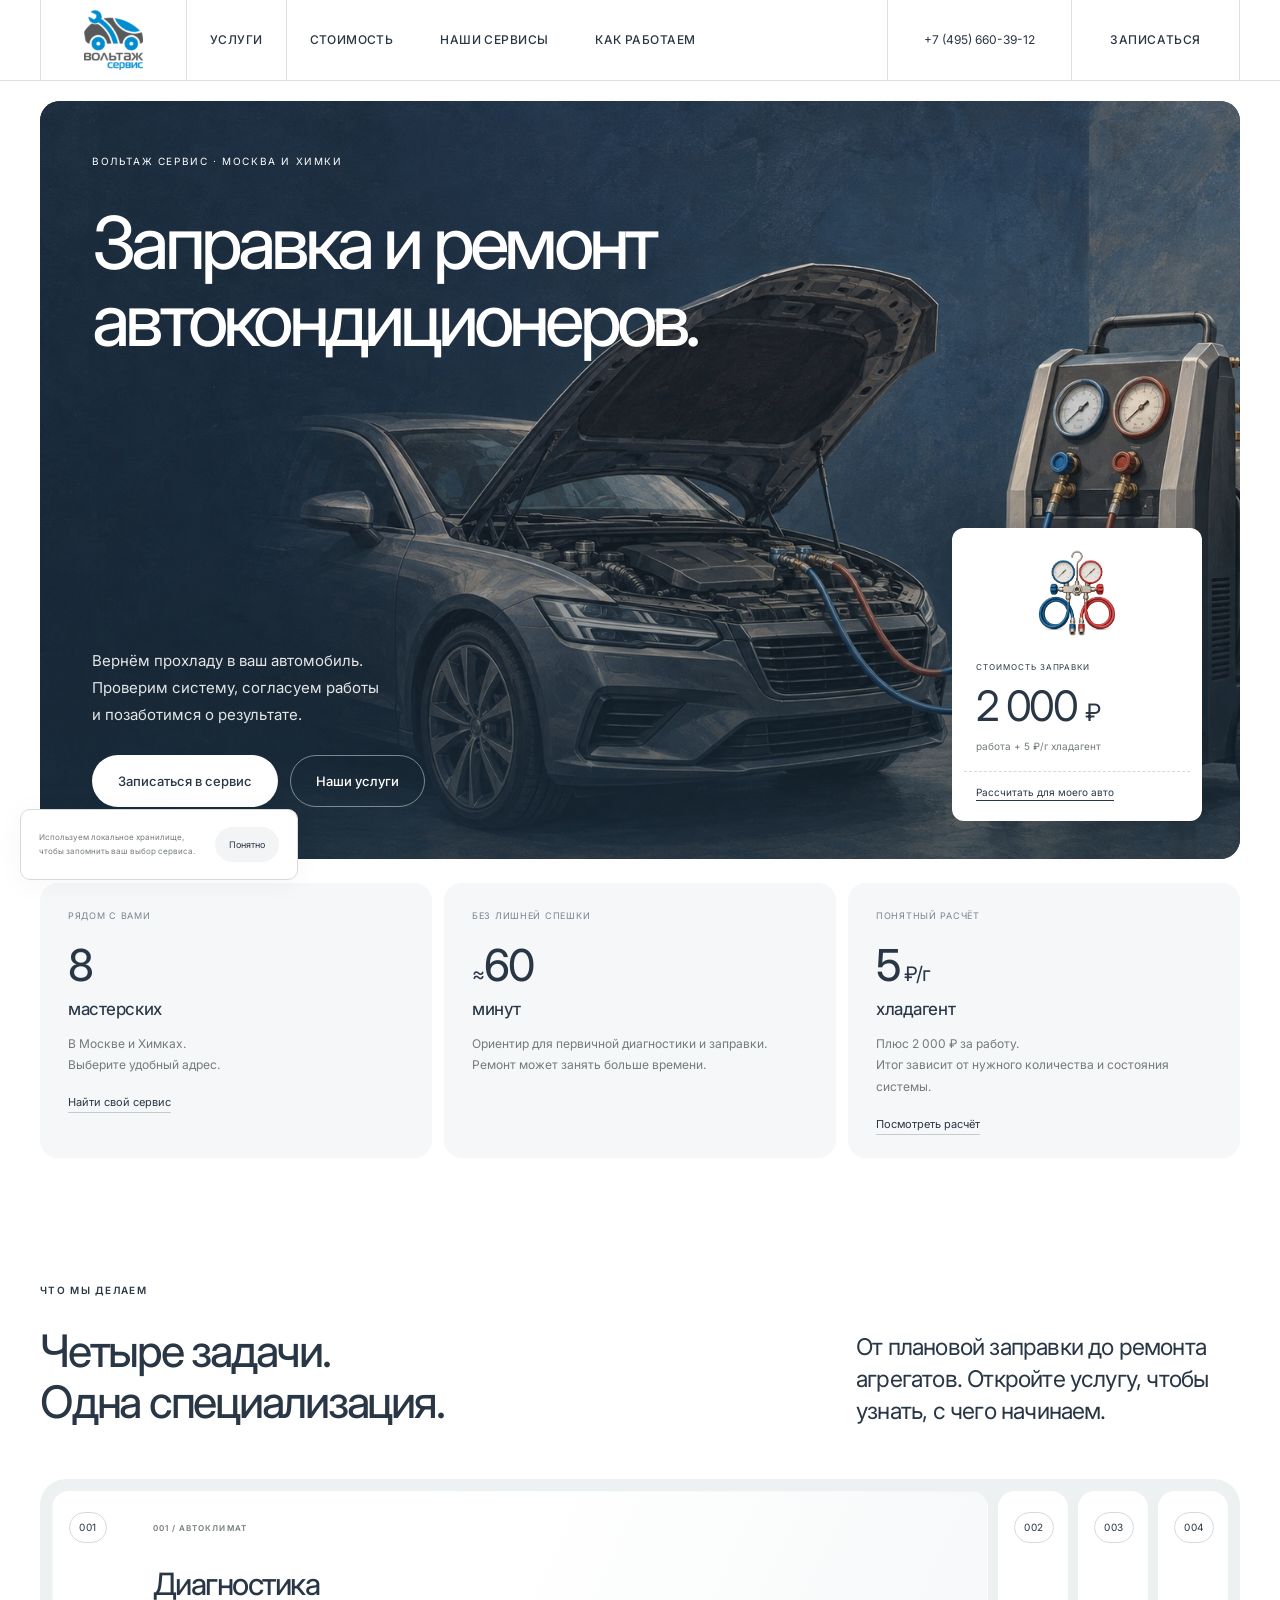
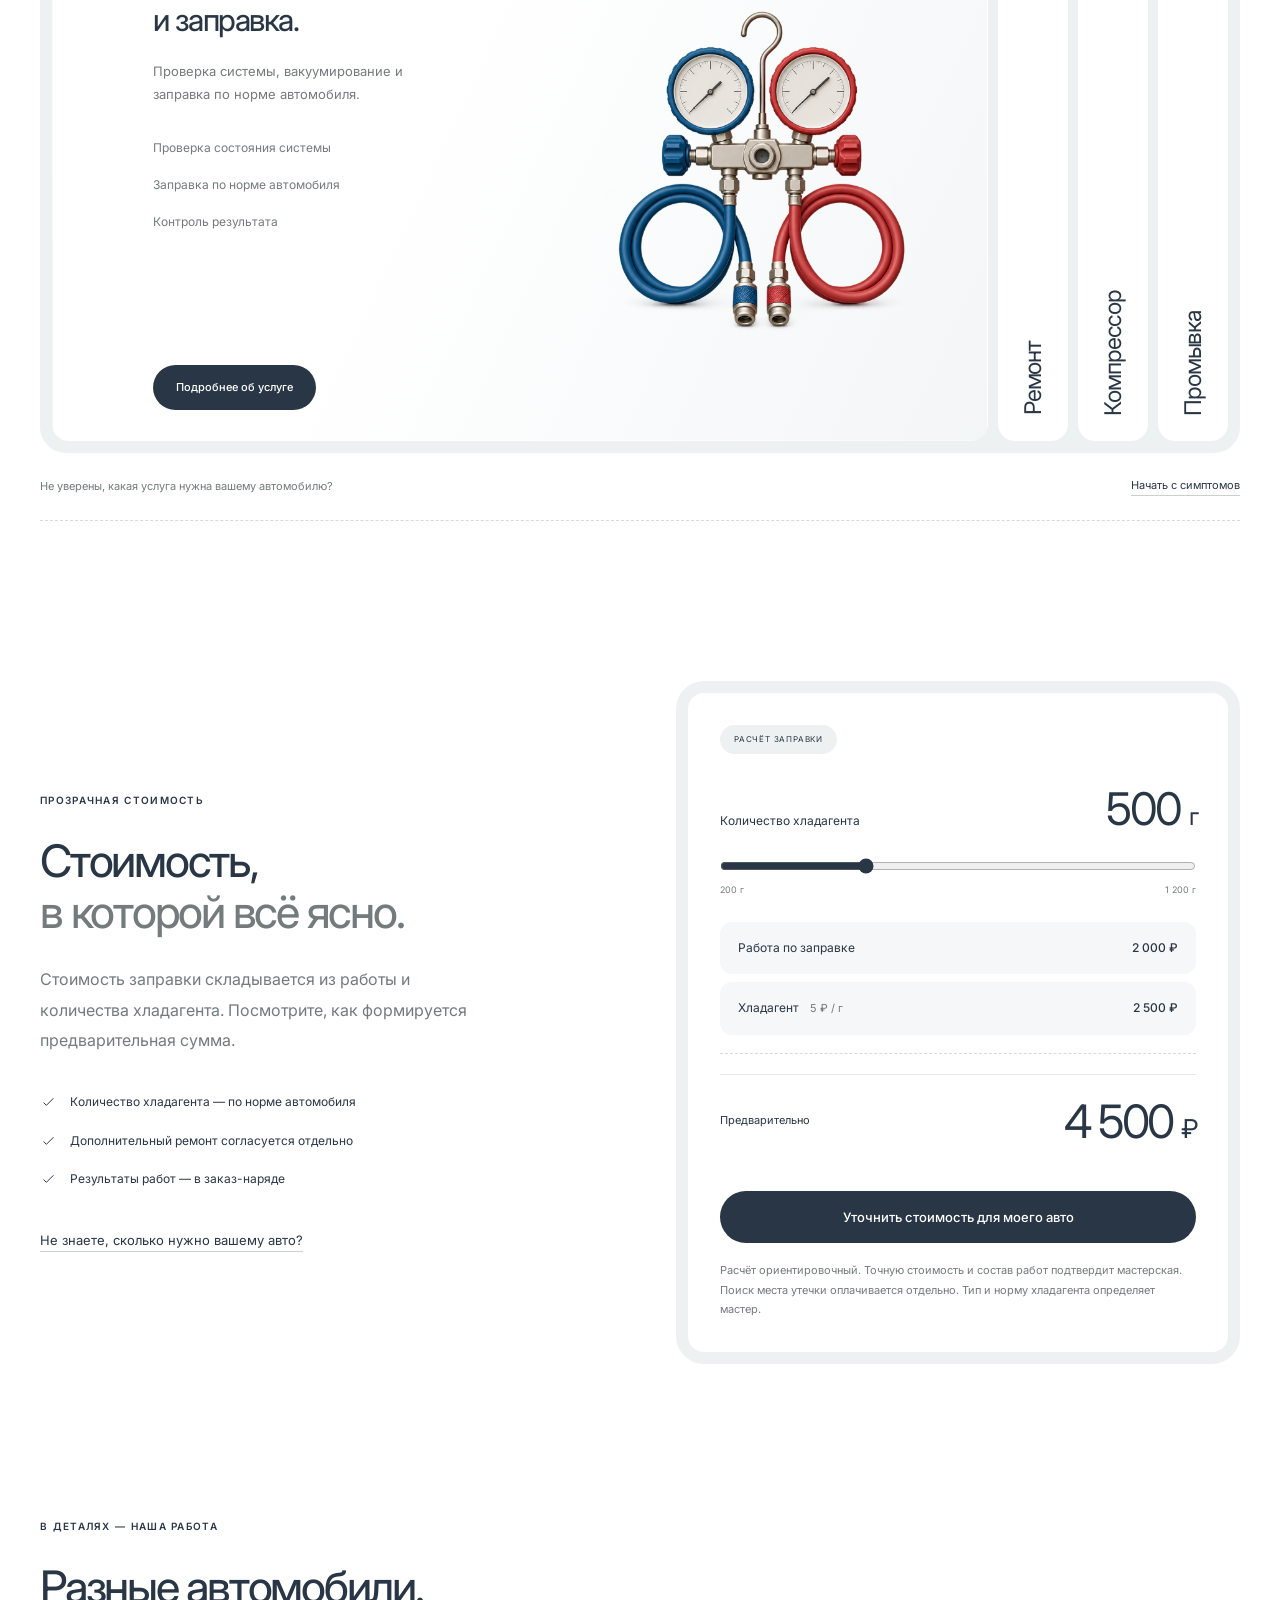
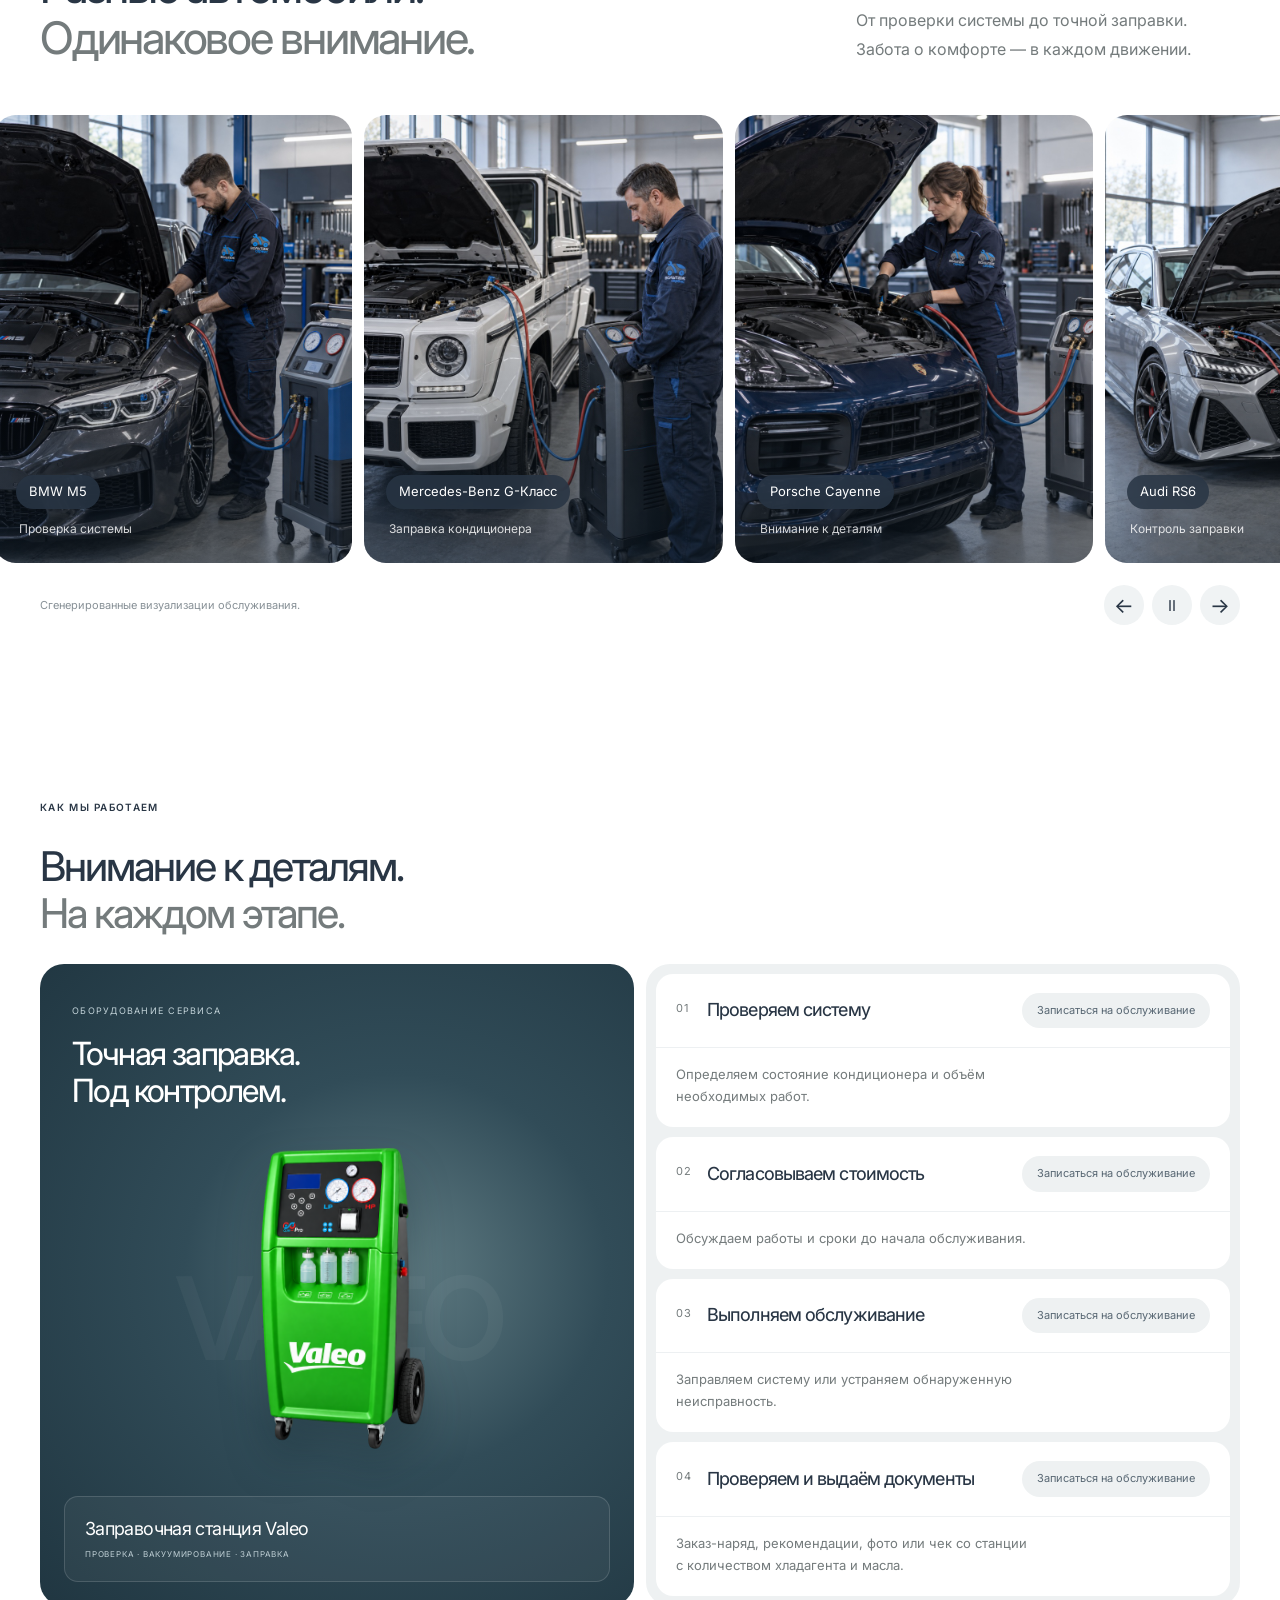
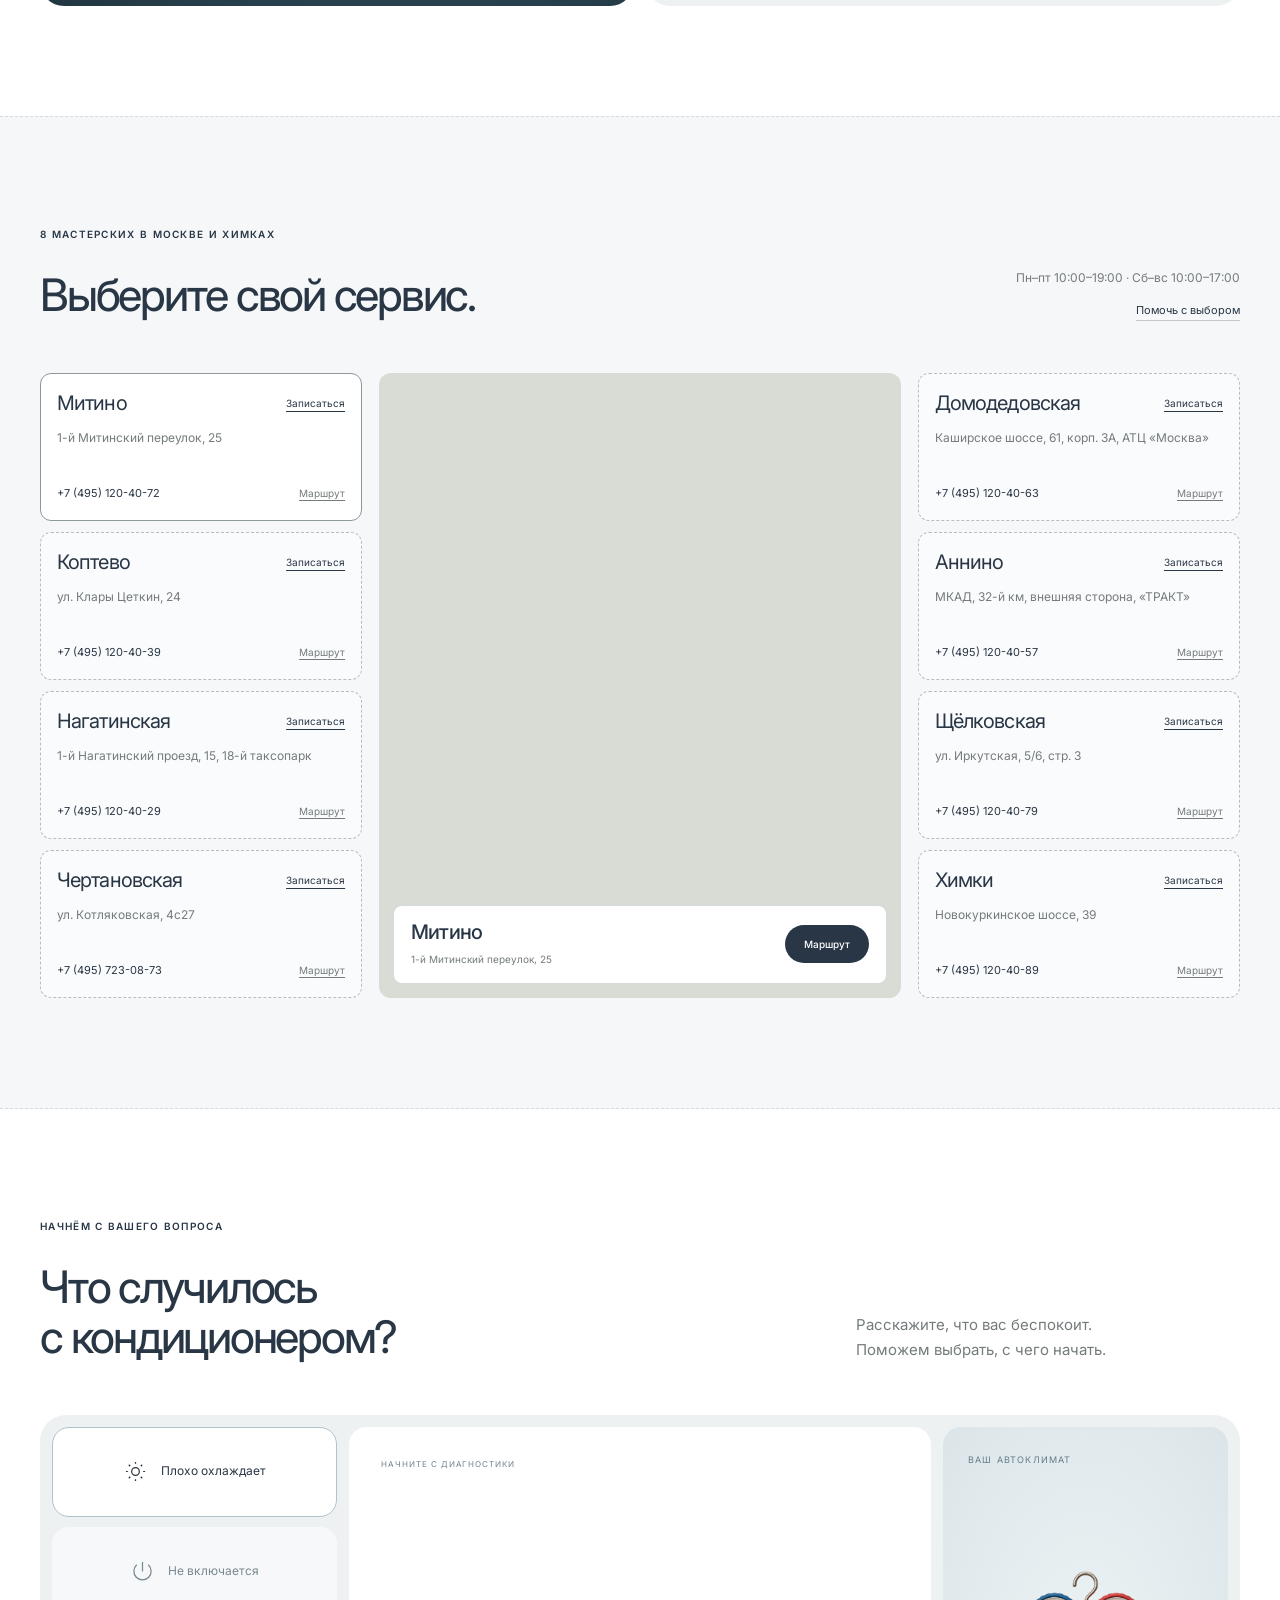
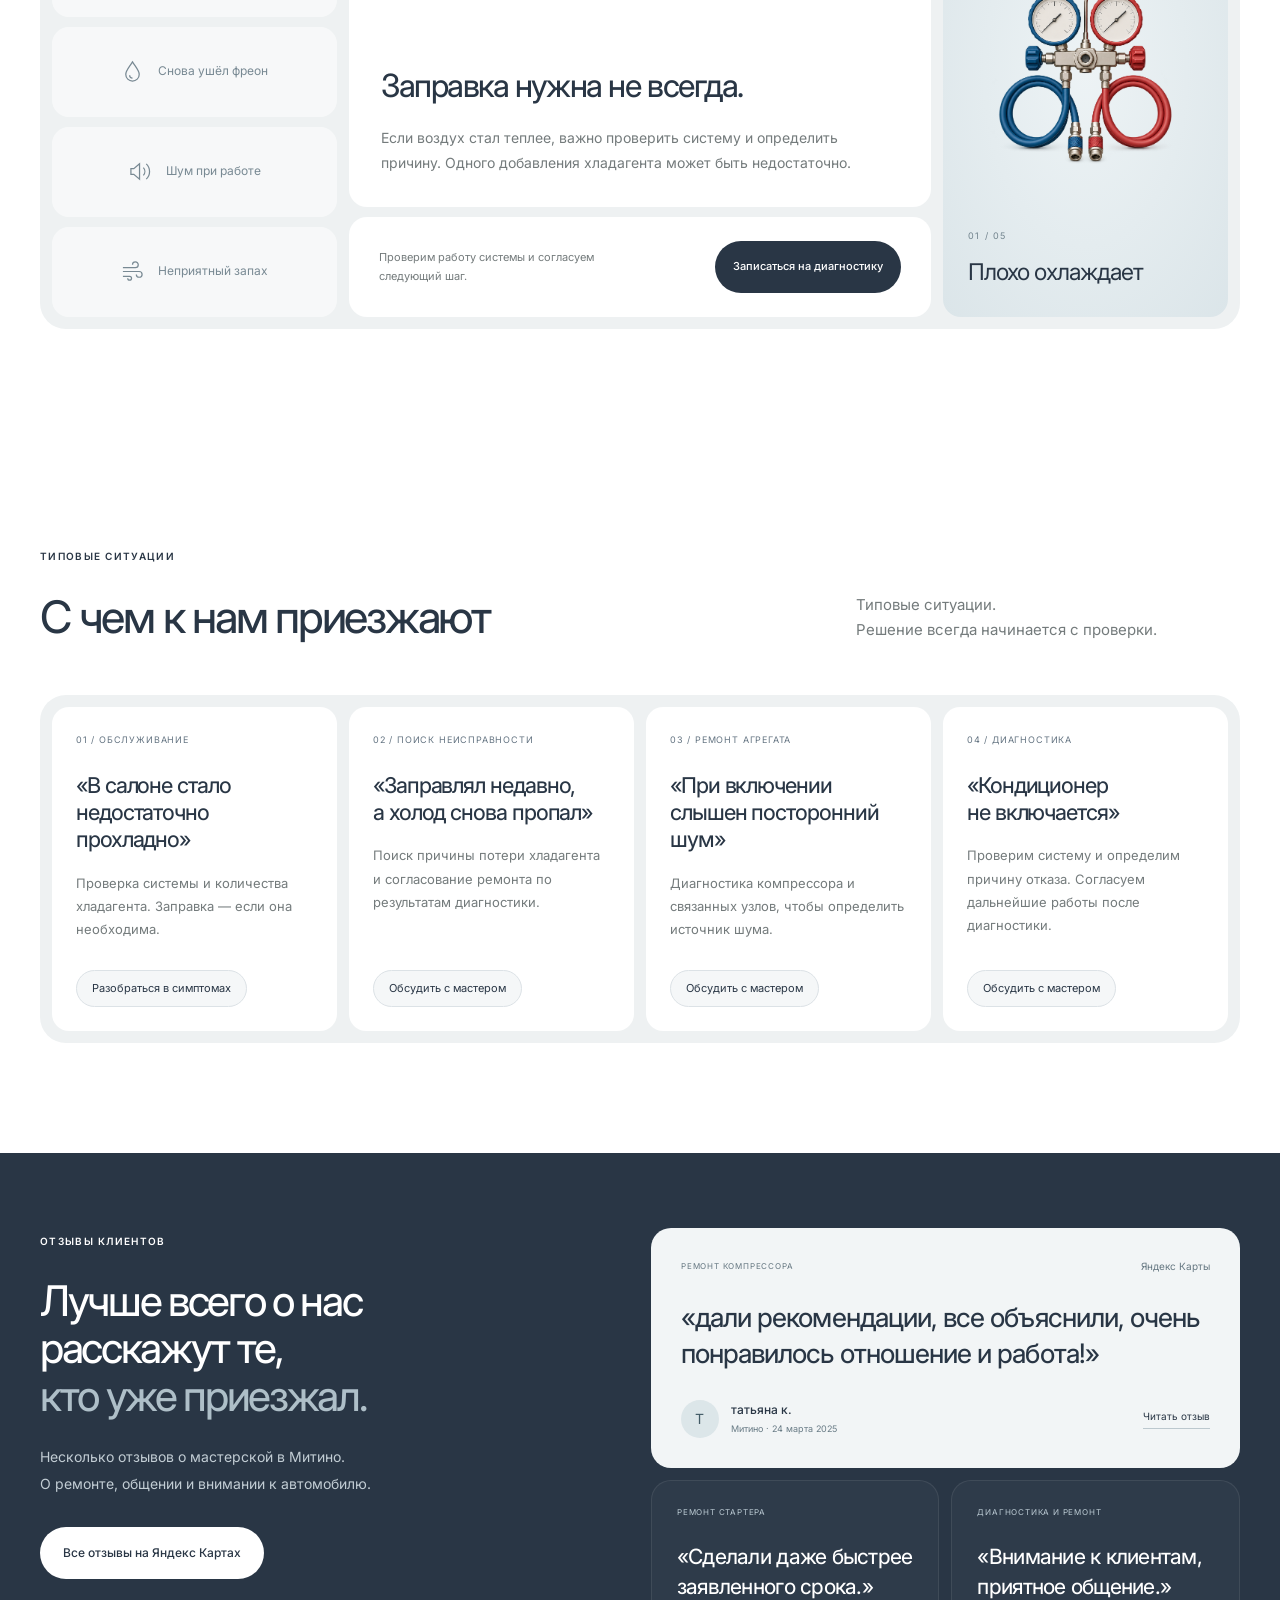
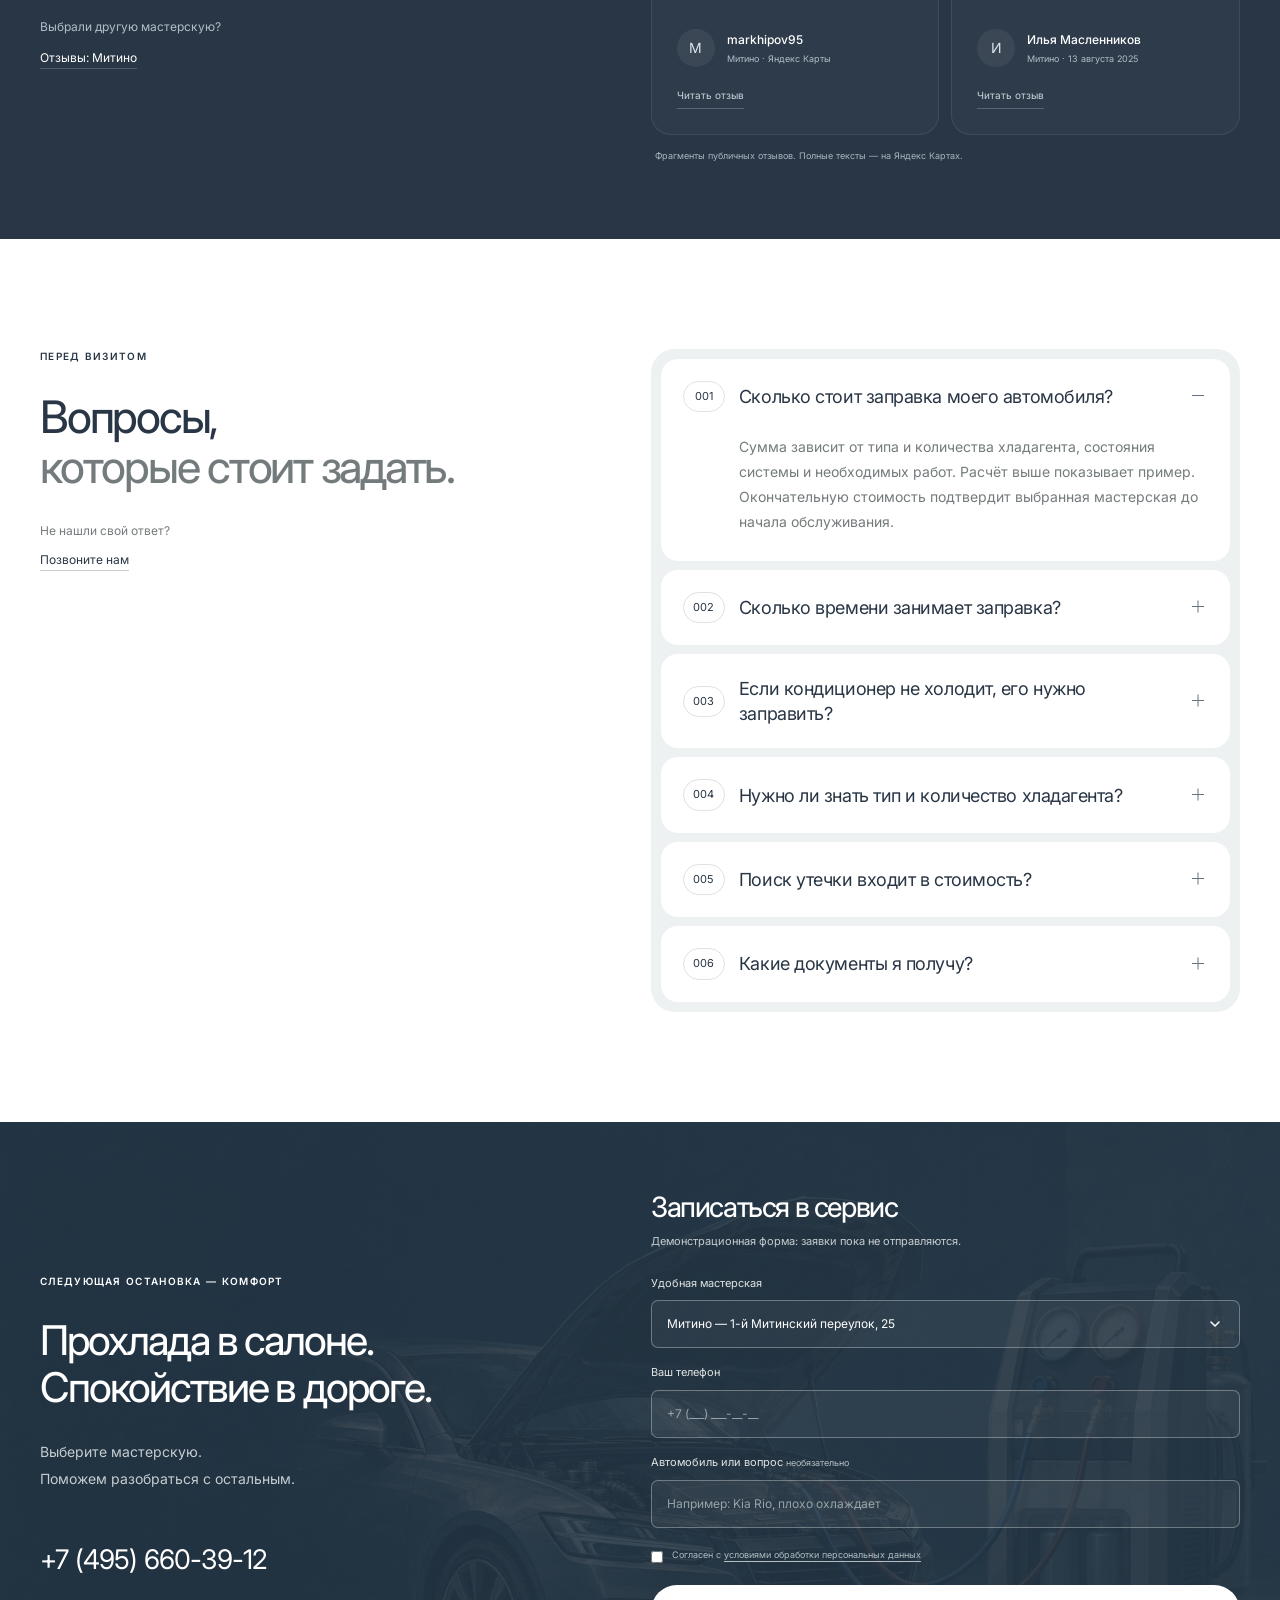
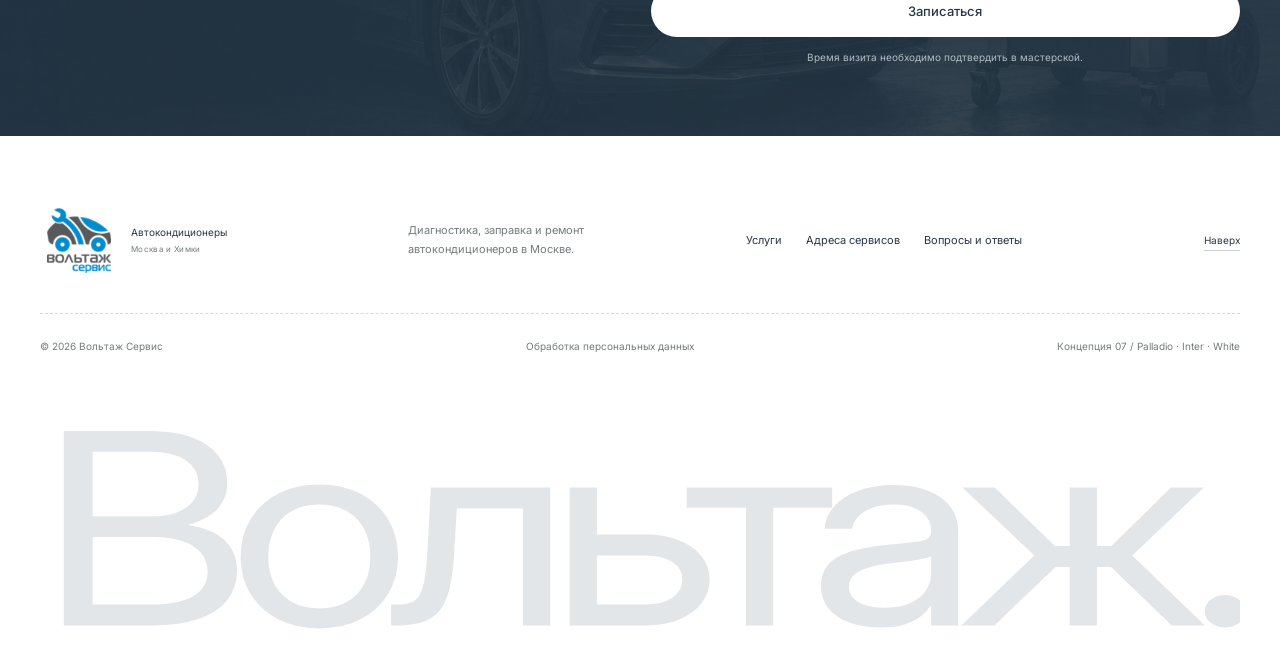
==== commit 7917a799: "Restyle sticky header as a compact divided navigation strip" ====
--- a/index.html
+++ b/index.html
@@ -6,7 +6,7 @@
 <meta name="description" content="Диагностика, заправка и ремонт автокондиционеров в Москве. Рассчитайте предварительную стоимость и выберите удобную мастерскую Вольтаж Сервис.">
 <meta name="robots" content="noindex,nofollow">
 <meta name="theme-color" content="#ffffff">
-<link rel="icon" href="assets/logo.png"><link rel="stylesheet" href="style.css"><link rel="stylesheet" href="motion.css"><link rel="stylesheet" href="gallery.css">
+<link rel="icon" href="assets/logo.png"><link rel="stylesheet" href="style.css"><link rel="stylesheet" href="motion.css"><link rel="stylesheet" href="gallery.css"><link rel="stylesheet" href="header.css">
 </head>
 <body id="top">
 <header class="header"><div class="wrap header-inner">
--- a/header.css
+++ b/header.css
@@ -0,0 +1,25 @@
+/* A single architectural strip with full-height, softly divided cells. */
+.header{margin-bottom:20px;border-bottom:1px solid #dce1e5}
+.header.is-scrolled{box-shadow:0 5px 20px #29364505}
+.header .header-inner{height:80px;gap:0;justify-content:flex-start;border-inline:1px solid #dce1e5}
+.header .brand{align-self:stretch;justify-content:center;width:146px;padding:8px 25px;border-right:1px solid #dce1e5}
+.header .original-logo{width:65px;height:60px;object-fit:contain}
+.header .brand-specialty{display:none}
+.header .desktop-nav{align-self:stretch;align-items:stretch;flex:1;justify-content:flex-start;gap:0;font-size:12px;font-weight:500;letter-spacing:.035em;text-transform:uppercase}
+.header .desktop-nav a{display:flex;align-items:center;justify-content:center;padding:0 23px;border-right:1px solid transparent;transition:background .25s,border-color .25s}
+.header .desktop-nav a:first-child{border-right-color:#dce1e5}
+.header .desktop-nav a:hover{background:#f2f4f5;border-right-color:#dce1e5;text-decoration:none}
+.header .header-actions{align-self:stretch;gap:0}
+.header .phone{display:flex;align-self:stretch;align-items:center;justify-content:center;min-width:184px;padding:0 22px;border-left:1px solid #dce1e5;font-size:12px;white-space:nowrap;transition:background .25s}
+.header .phone:hover{background:#f2f4f5}
+.header .header-actions .button{height:100%;min-height:0;min-width:168px;border:0;border-left:1px solid #dce1e5;border-radius:0;padding:0 26px;background:#fff;color:var(--ink);font-size:12px;font-weight:500;letter-spacing:.045em;text-transform:uppercase;transition:background .25s,color .25s}
+.header .header-actions .button:hover{background:var(--ink);color:#fff;transform:none}
+.header .menu-toggle{height:100%;width:70px;flex-shrink:0;border:0;border-left:1px solid #dce1e5;border-radius:0;padding:0 24px;background:#fff}
+.header .mobile-nav{top:calc(100% + 9px);right:40px;border-color:#dce1e5;border-radius:14px}
+.header a:focus-visible,.header button:focus-visible{outline-offset:-5px}
+@media(max-width:1200px){.header .brand{width:120px;padding-inline:20px}.header .desktop-nav a{padding-inline:18px}.header .phone{min-width:168px;padding-inline:16px}.header .header-actions .button{min-width:146px;padding-inline:20px}}
+@media(max-width:1060px){.header .phone{display:none}.header .desktop-nav{justify-content:center}.header .desktop-nav a{padding-inline:21px}}
+@media(min-width:861px){.header .menu-toggle{display:none}.header .mobile-nav{display:none!important}}
+@media(max-width:860px){.header .header-inner{justify-content:space-between;height:74px}.header .desktop-nav{display:none}.header .menu-toggle{display:flex}.header .mobile-nav:not([hidden]){display:block!important}.header .original-logo{width:61px;height:56px}}
+@media(max-width:480px){.header{margin-bottom:16px}.header .header-inner{height:72px}.header .brand{width:96px;padding:8px 18px}.header .original-logo{width:59px;height:54px}.header .header-actions .button{min-width:122px;padding-inline:16px;font-size:10px}.header .menu-toggle{width:56px;padding-inline:17px}.header .mobile-nav{left:16px;right:16px;width:auto}}
+@media(prefers-reduced-motion:reduce){.header .desktop-nav a,.header .phone,.header .header-actions .button{transition:none}}
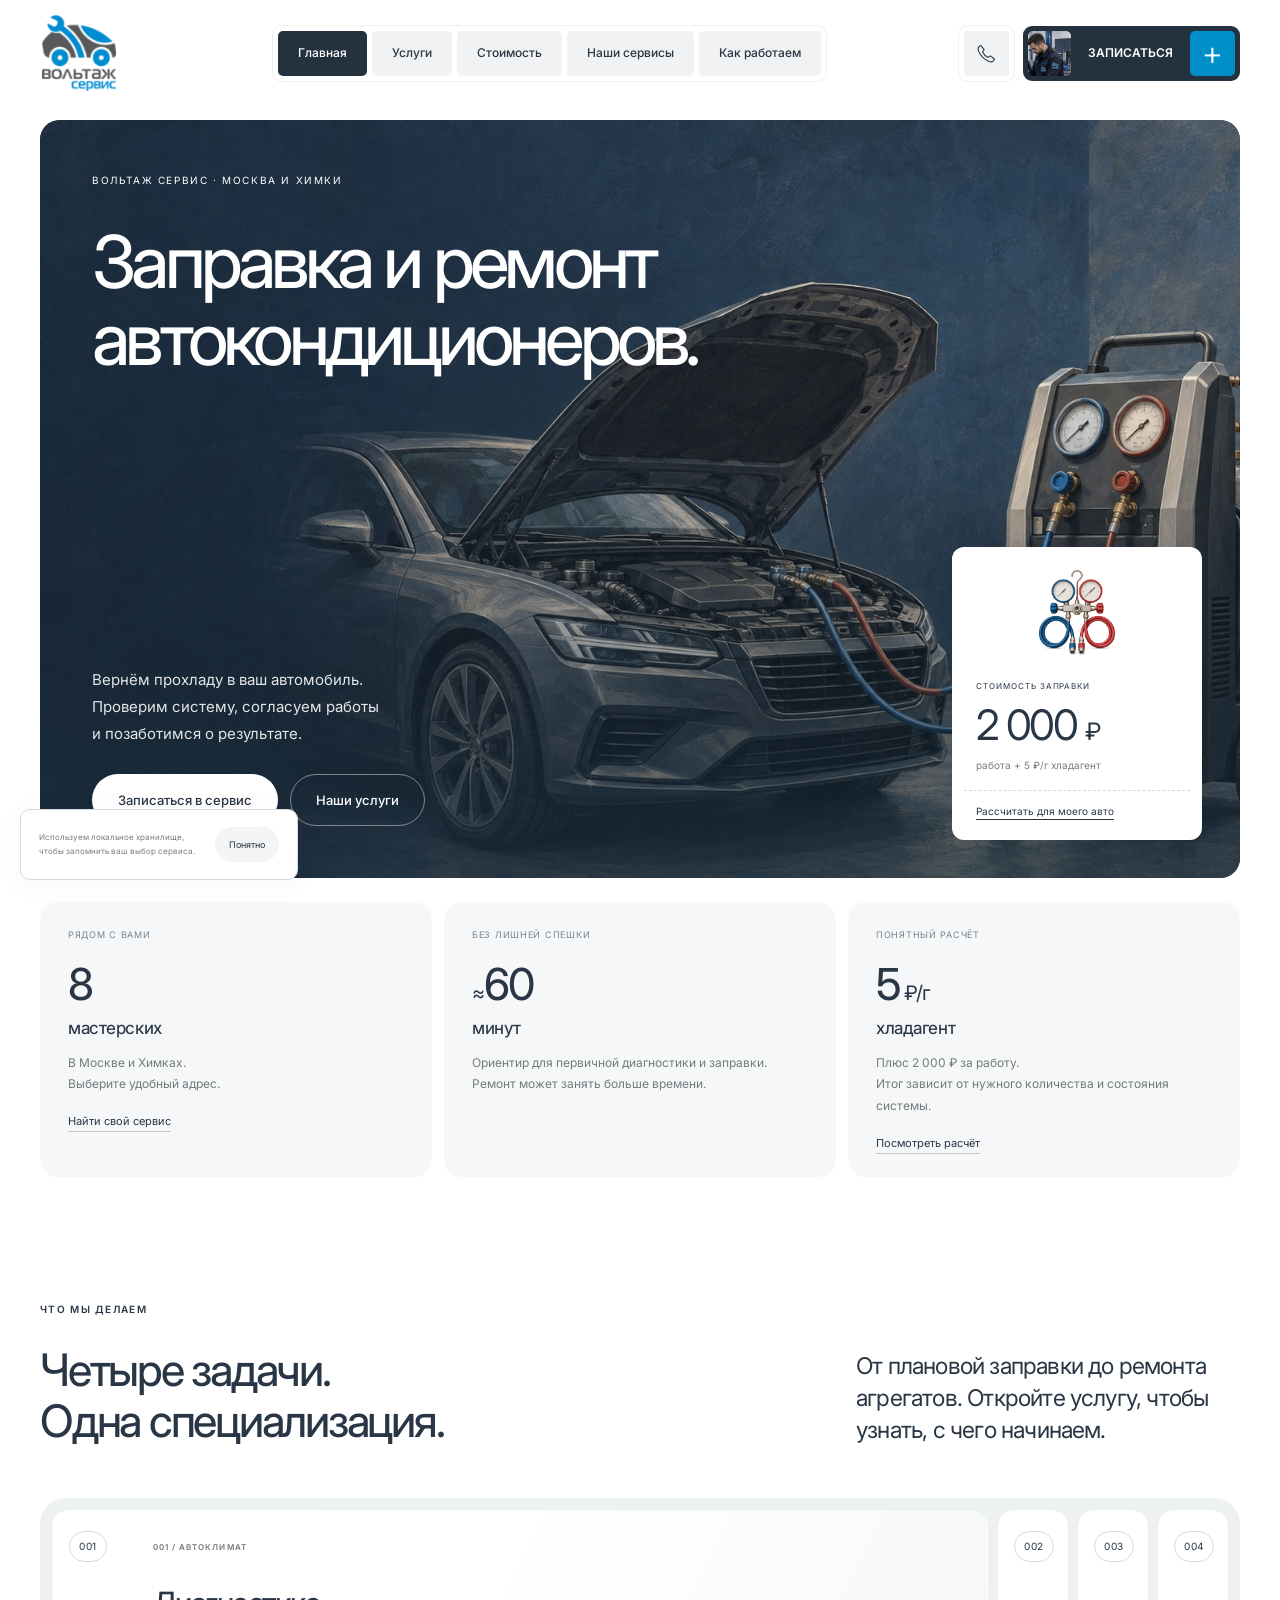
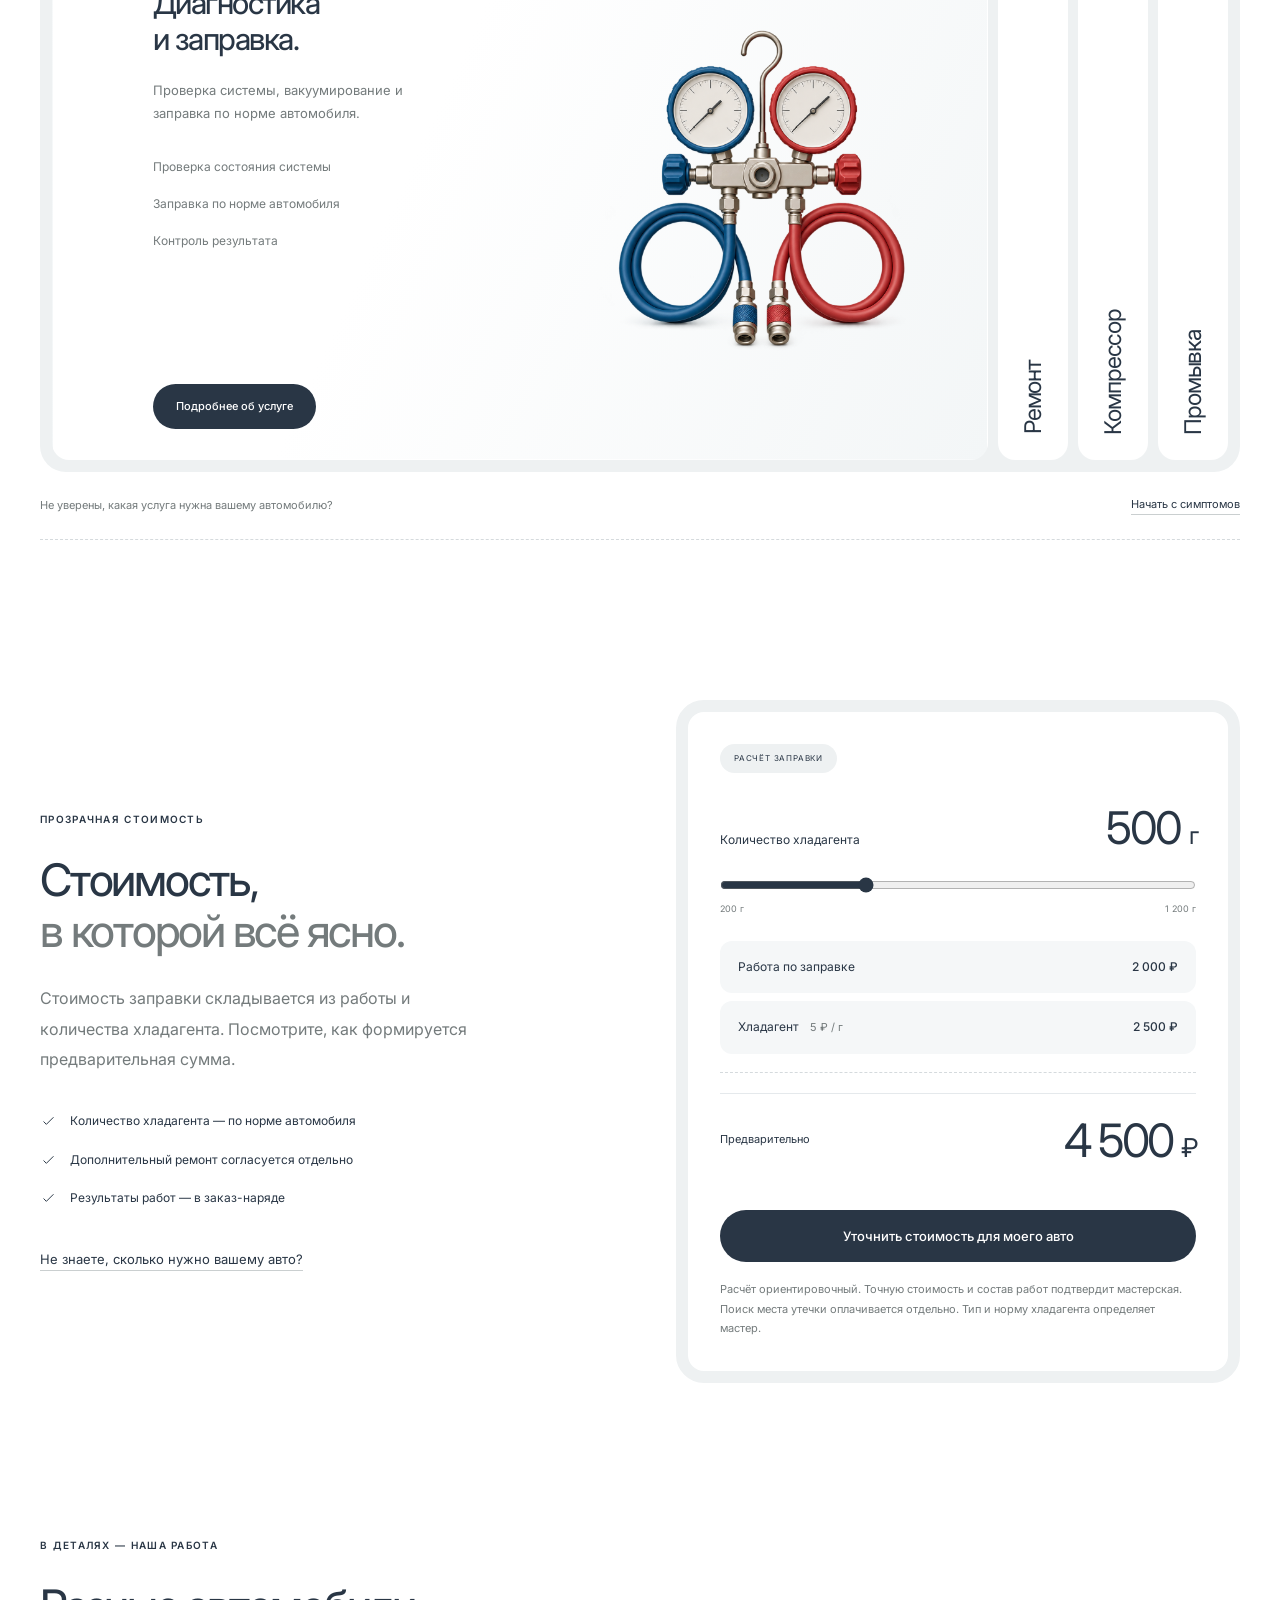
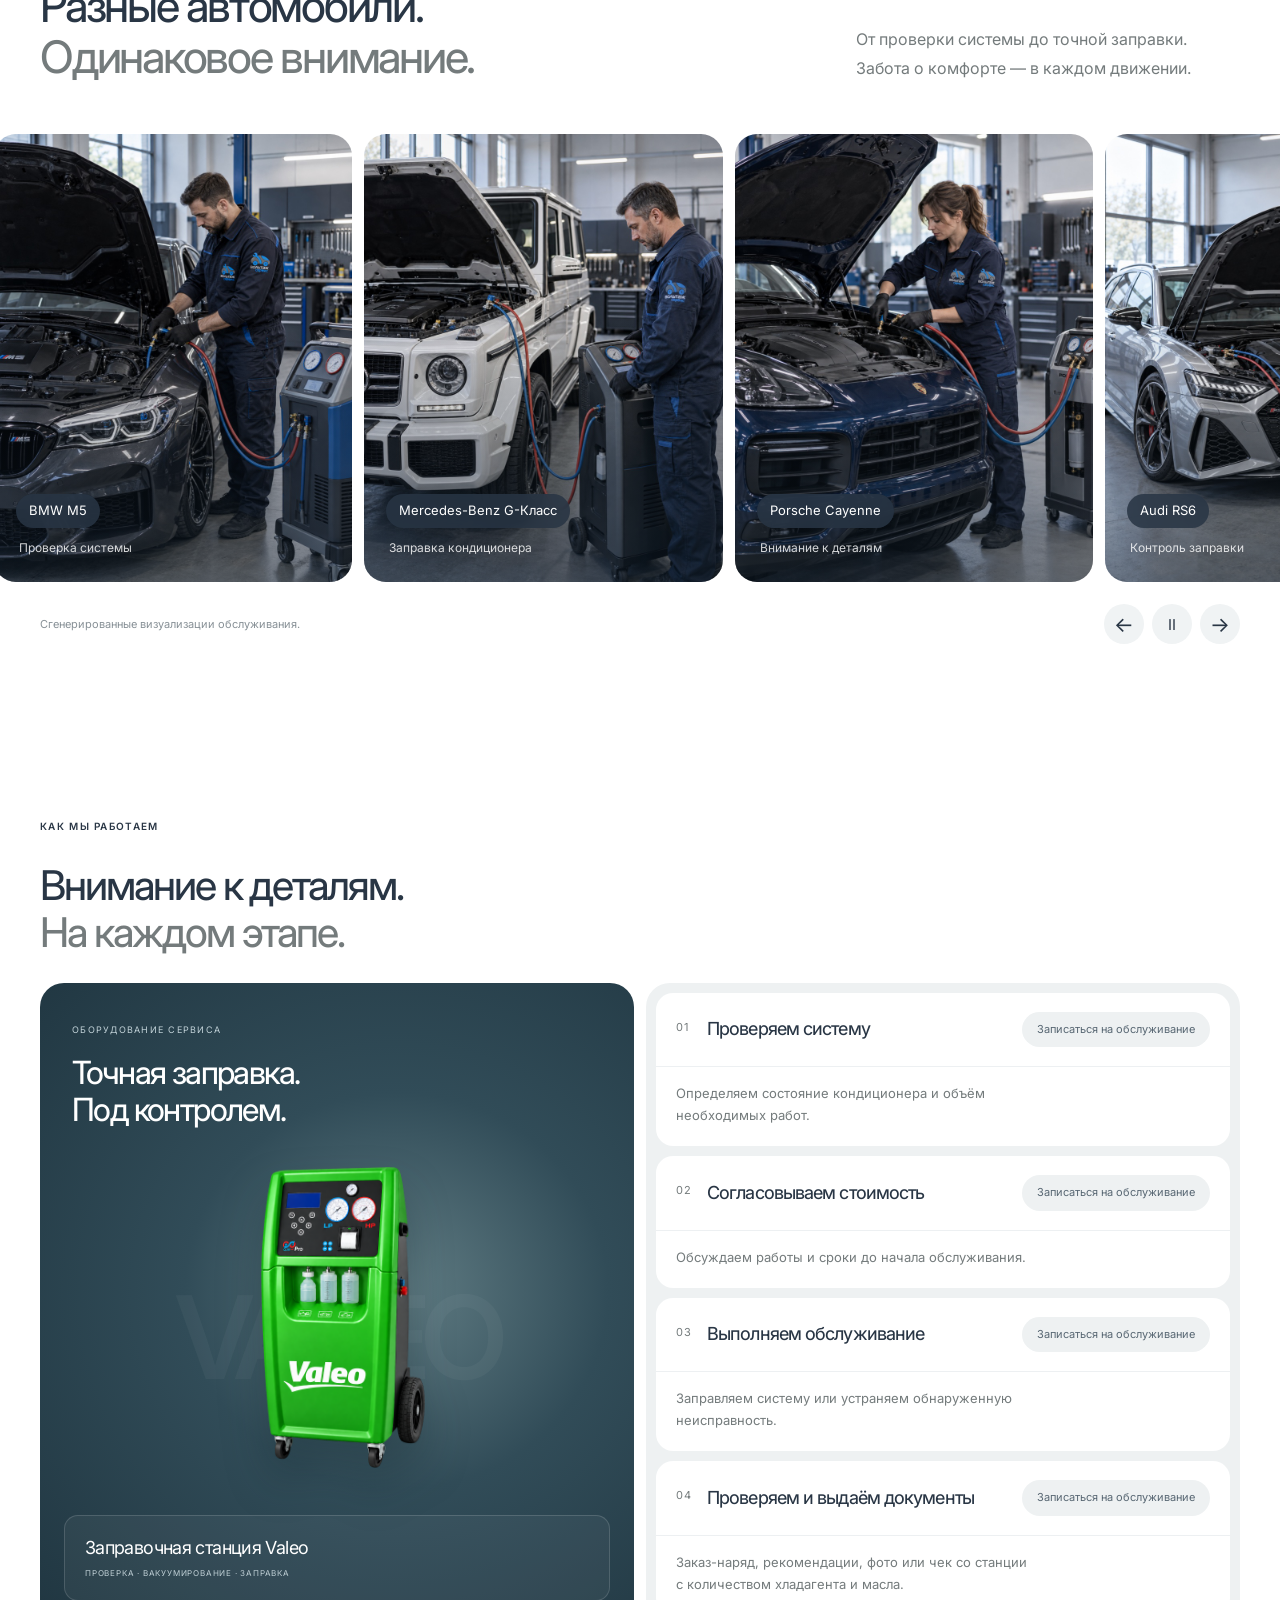
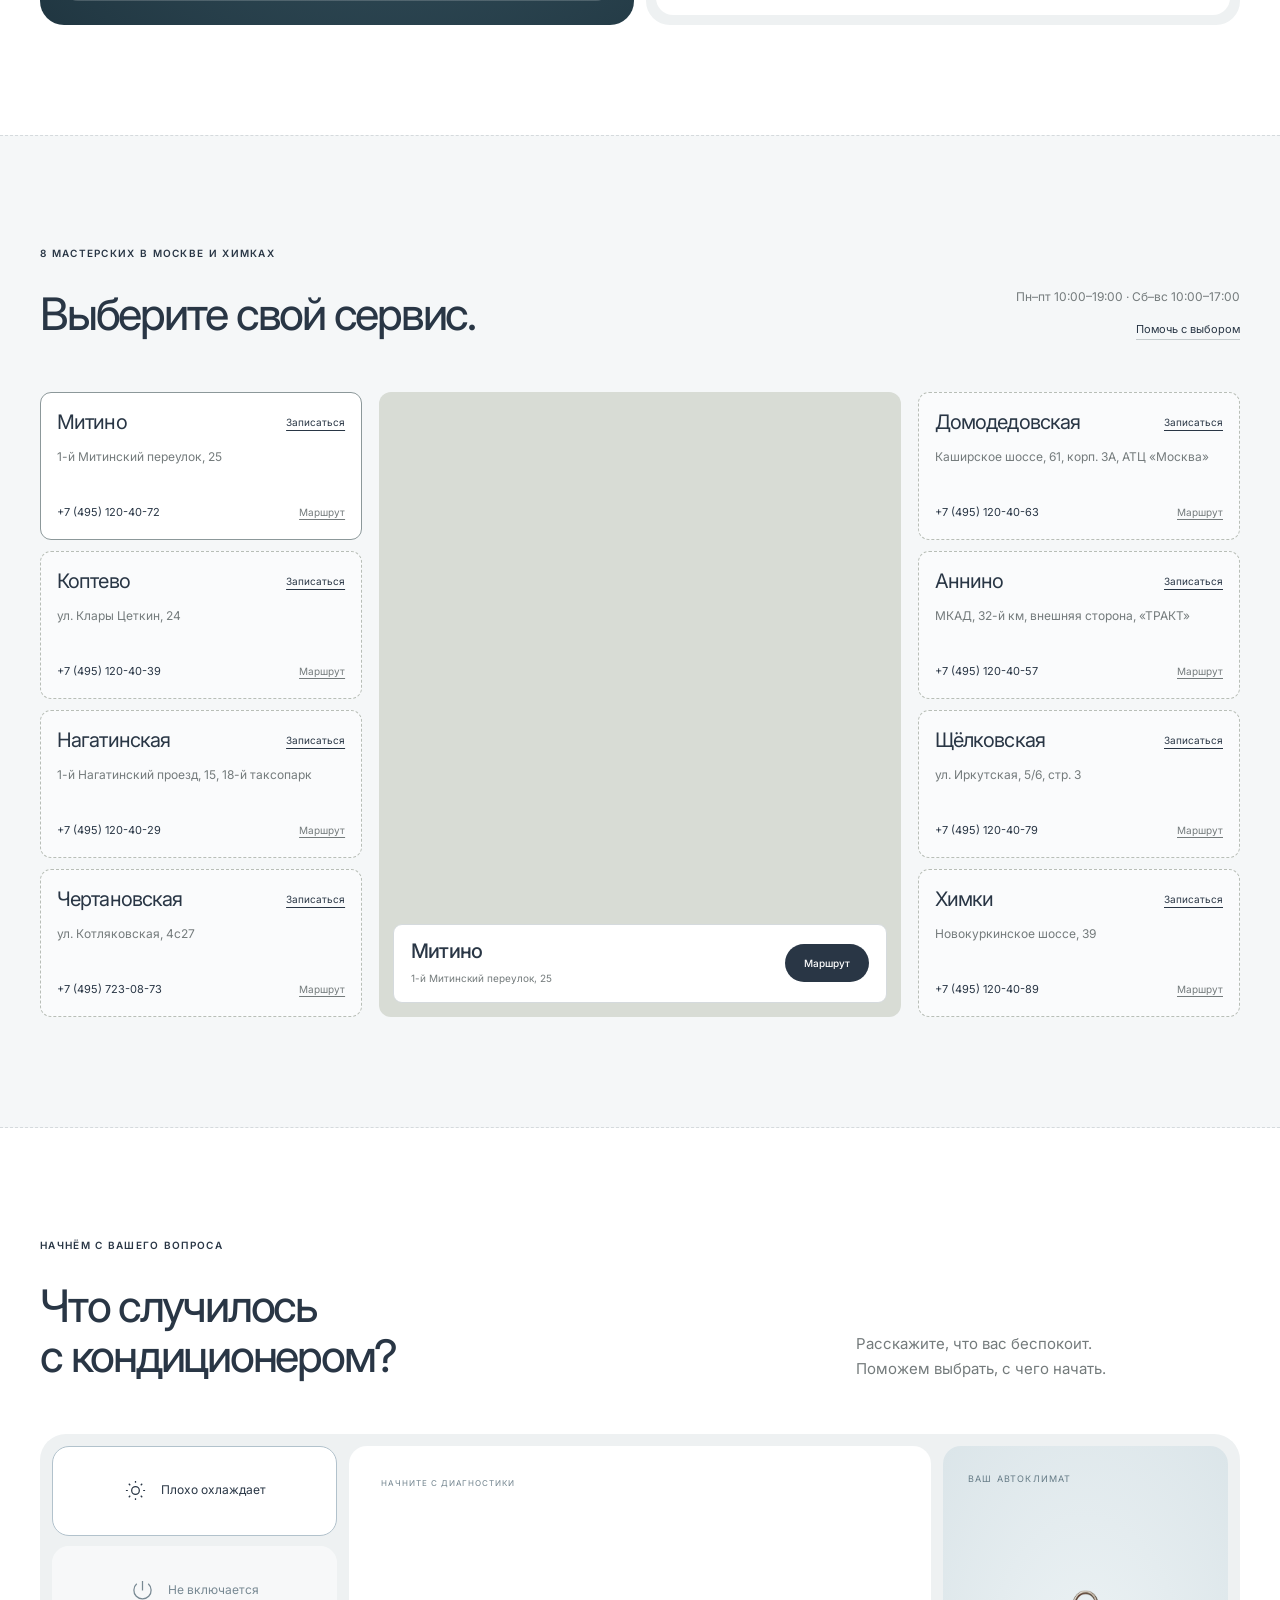
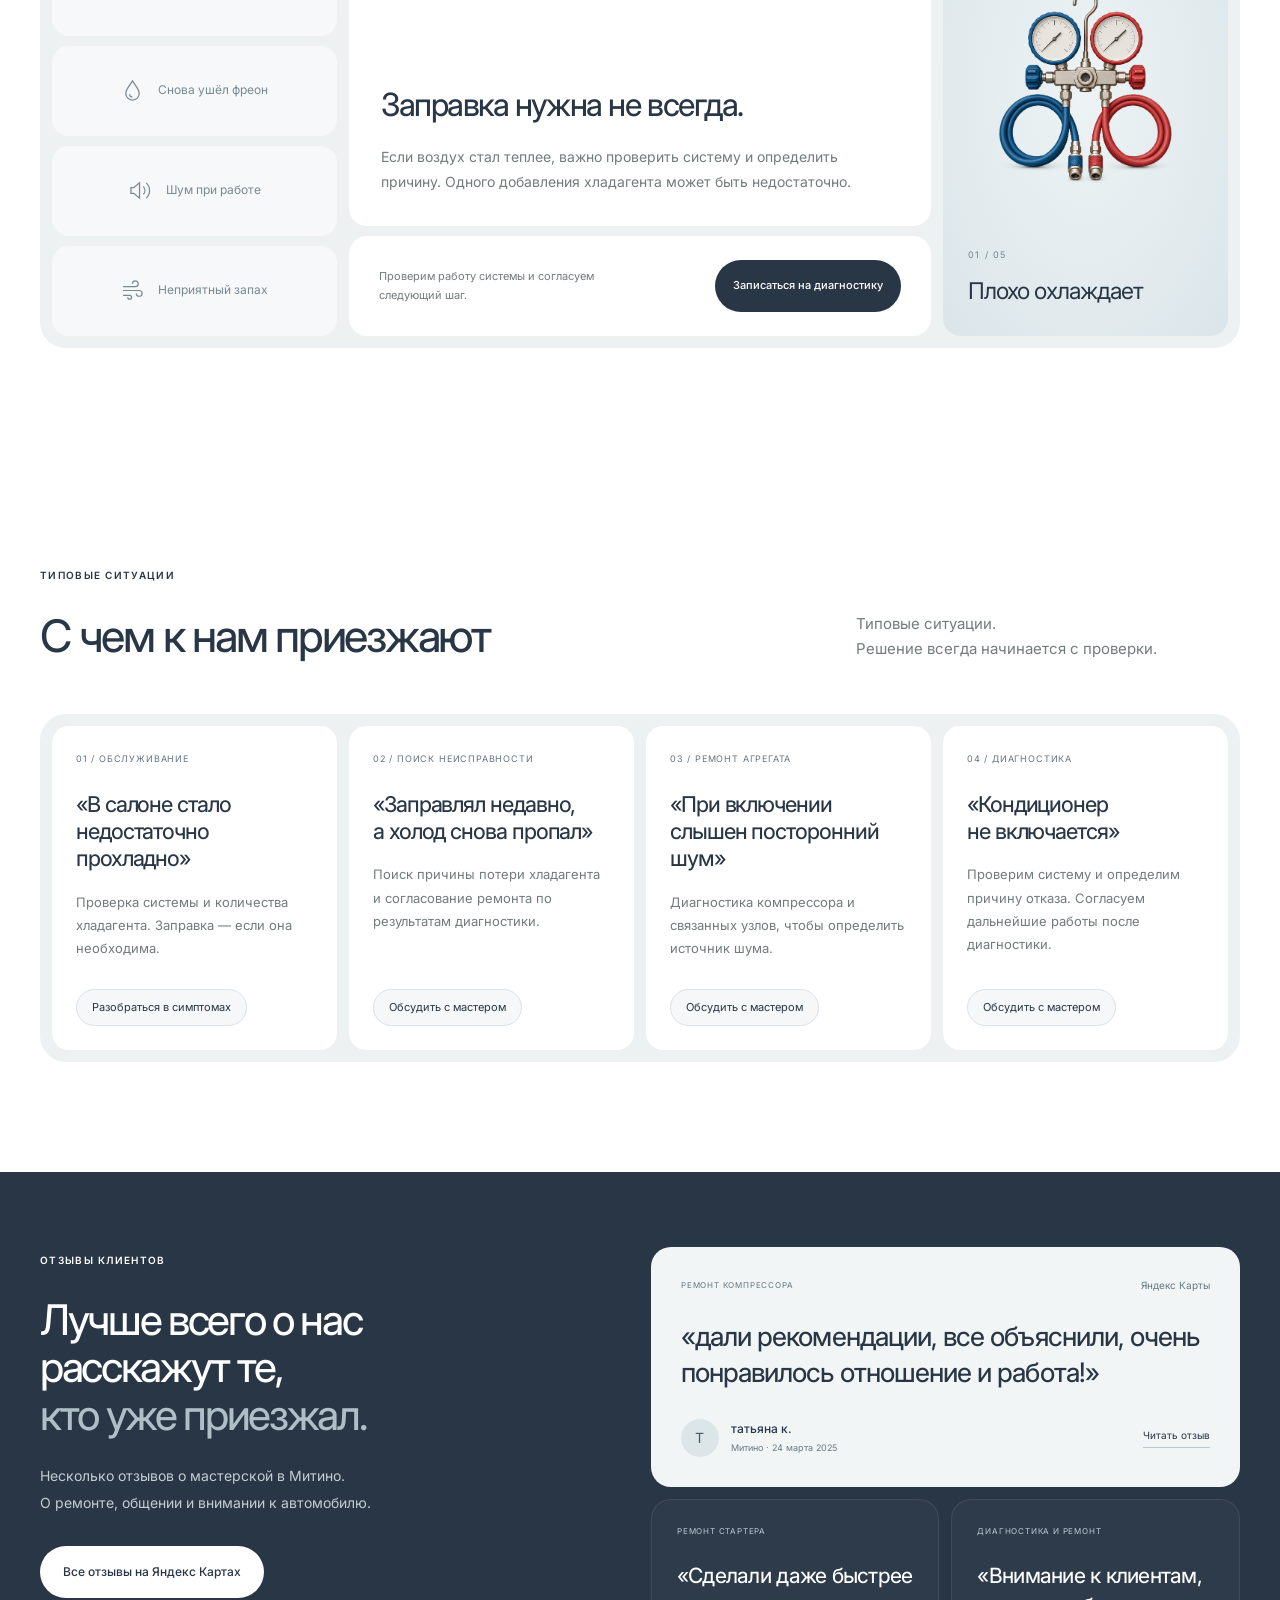
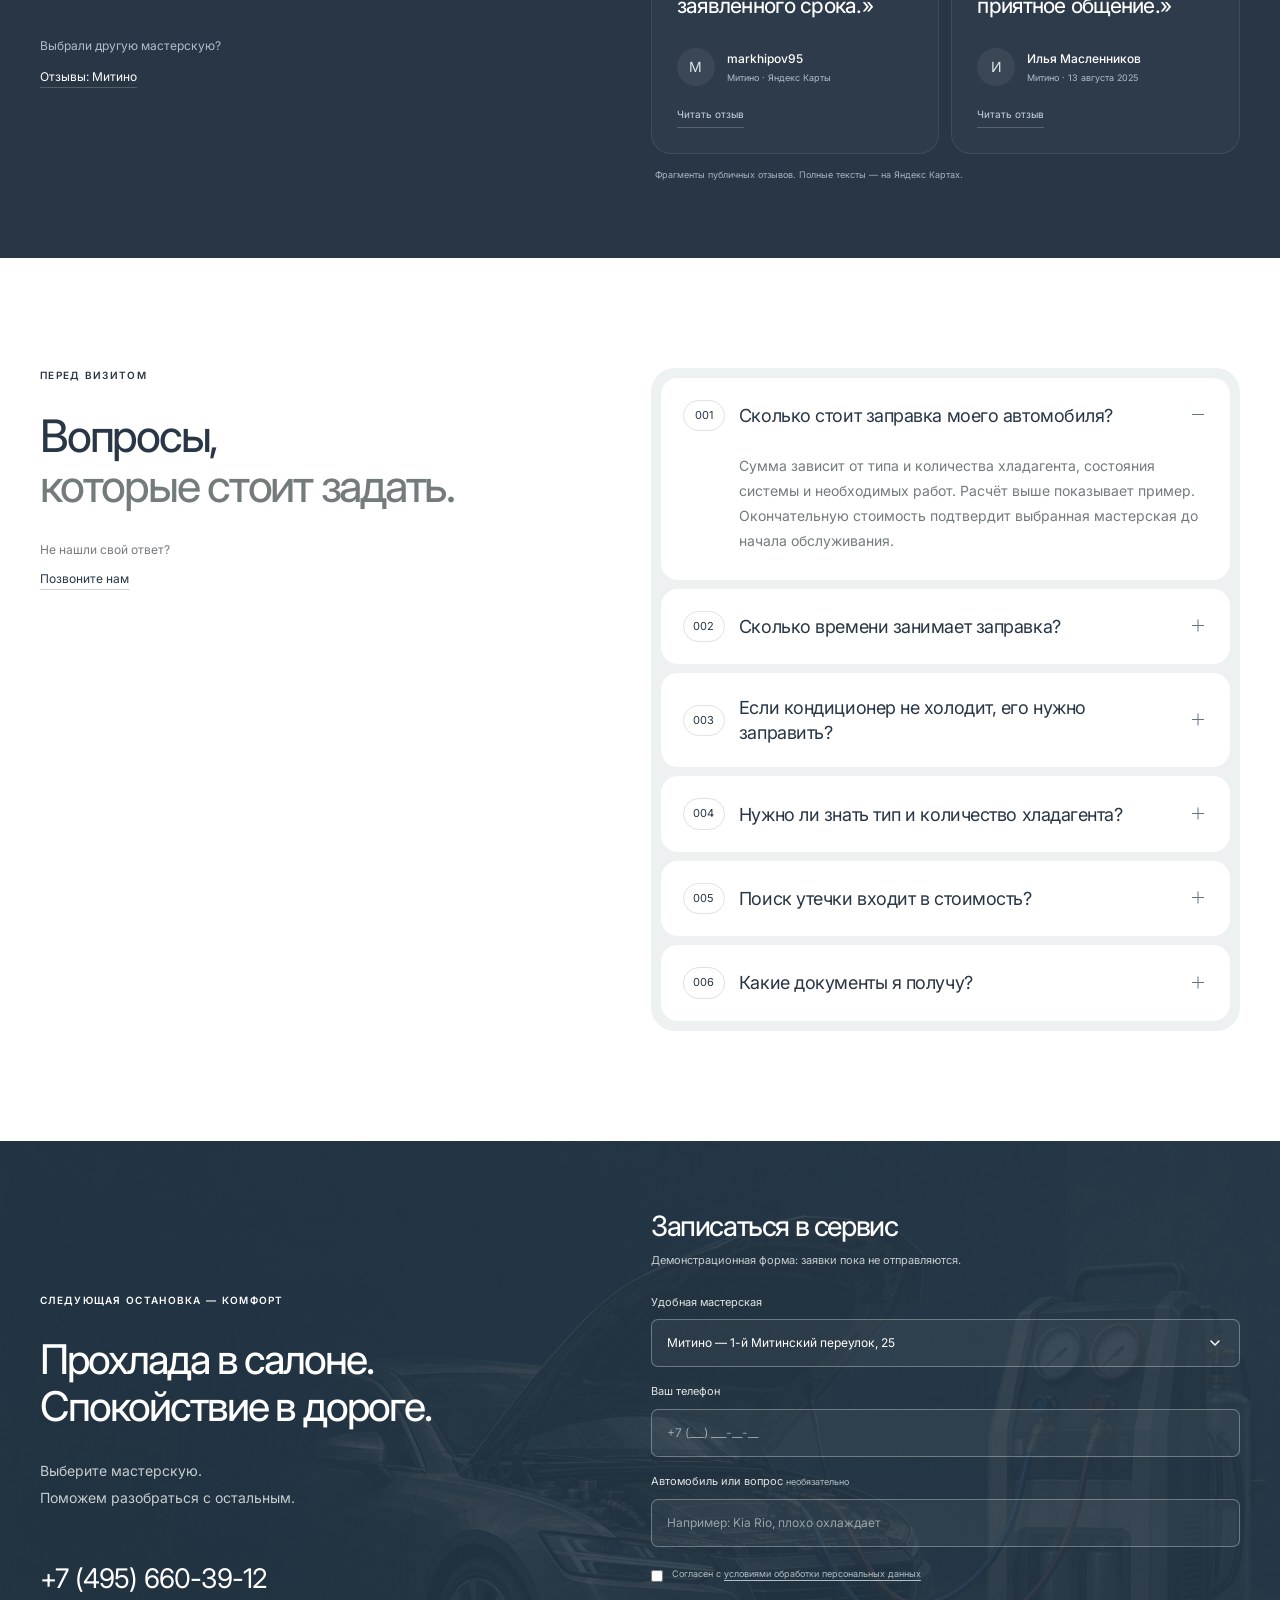
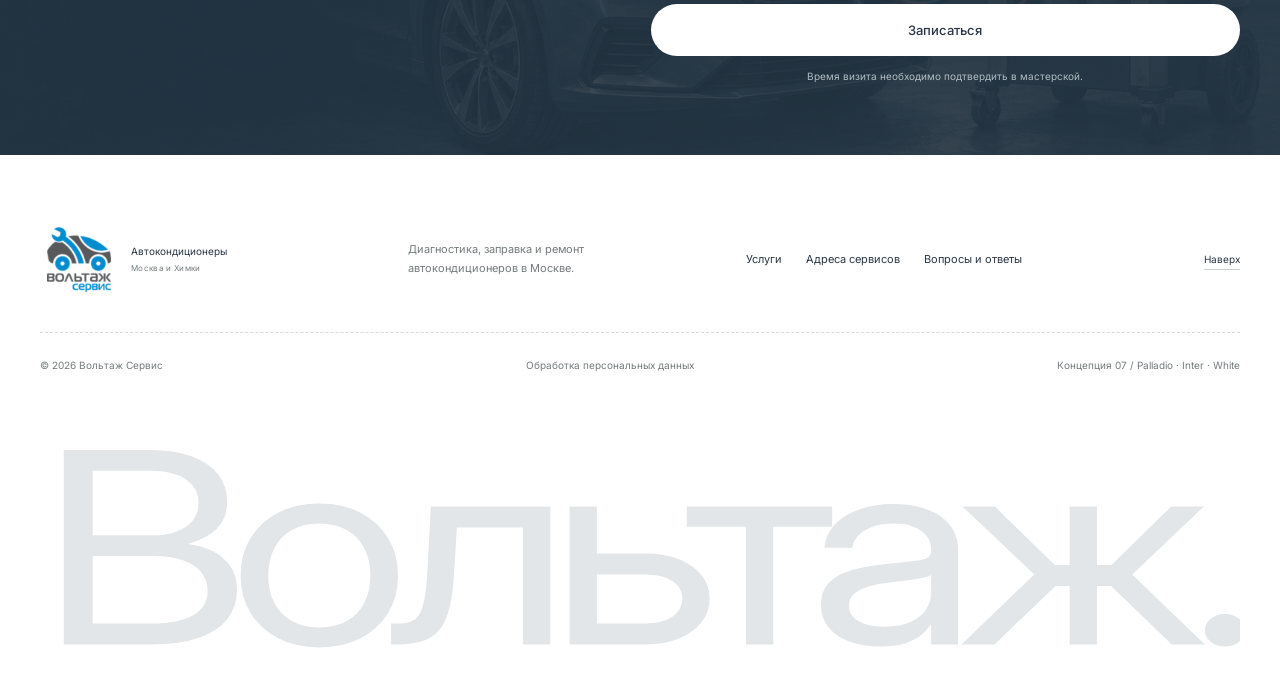
==== commit 41c17d7d: "Try tile navigation header with branded booking action" ====
--- a/index.html
+++ b/index.html
@@ -11,8 +11,8 @@
 <body id="top">
 <header class="header"><div class="wrap header-inner">
 <a class="brand" href="#top" aria-label="Вольтаж Сервис — на главную"><img class="original-logo" src="assets/original-logo.png" alt="Вольтаж Сервис"><span class="brand-specialty">Автокондиционеры<small>Москва и Химки</small></span></a>
-<nav class="desktop-nav" aria-label="Главное меню"><a href="#services">Услуги</a><a href="#price">Стоимость</a><a href="#locations">Наши сервисы</a><a href="#approach">Как работаем</a></nav>
-<div class="header-actions"><a class="phone" href="tel:+74956603912">+7 (495) 660-39-12</a><button class="button small" data-book>Записаться </button><button class="menu-toggle" aria-label="Открыть меню" aria-expanded="false"><span></span><span></span></button></div>
+<nav class="desktop-nav" aria-label="Главное меню"><a href="#top" aria-current="location">Главная</a><a href="#services">Услуги</a><a href="#price">Стоимость</a><a href="#locations">Наши сервисы</a><a href="#approach">Как работаем</a></nav>
+<div class="header-actions"><a class="phone" href="tel:+74956603912" aria-label="Позвонить: +7 (495) 660-39-12" title="+7 (495) 660-39-12"><svg aria-hidden="true"><use href="#phone"/></svg></a><button class="button small header-book" data-book><span class="booking-avatar" aria-hidden="true"></span><span>Записаться</span><span class="booking-plus" aria-hidden="true">+</span></button><button class="menu-toggle" aria-label="Открыть меню" aria-expanded="false"><span></span><span></span></button></div>
 </div><nav class="mobile-nav" aria-label="Меню сайта" hidden><a href="#services">Услуги</a><a href="#price">Стоимость</a><a href="#locations">Наши сервисы</a><a href="#approach">Как работаем</a><a href="tel:+74956603912">+7 (495) 660-39-12</a></nav></header>
 <main>
 <section class="hero wrap" aria-labelledby="hero-title"><img class="hero-image" src="assets/hero-palladio.jpg" alt="Живописная рекламная иллюстрация обслуживания автокондиционера" fetchpriority="high"><div class="hero-shade"></div>
@@ -74,4 +74,5 @@
 <script src="motion.js"></script>
 <script src="app.js"></script>
 <script src="gallery.js"></script>
+<script src="header.js"></script>
 </body></html>
--- a/header.css
+++ b/header.css
@@ -1,25 +1,29 @@
-/* A single architectural strip with full-height, softly divided cells. */
-.header{margin-bottom:20px;border-bottom:1px solid #dce1e5}
-.header.is-scrolled{box-shadow:0 5px 20px #29364505}
-.header .header-inner{height:80px;gap:0;justify-content:flex-start;border-inline:1px solid #dce1e5}
-.header .brand{align-self:stretch;justify-content:center;width:146px;padding:8px 25px;border-right:1px solid #dce1e5}
-.header .original-logo{width:65px;height:60px;object-fit:contain}
+/* Compact tile navigation inspired by the reference, in Voltag's blue palette. */
+.header{background:#fff;margin-bottom:14px;border:0}
+.header.is-scrolled{box-shadow:0 5px 24px #29364508}
+.header .header-inner{height:106px;display:grid;grid-template-columns:auto minmax(0,1fr) auto;gap:28px;border:0}
+.header .brand{gap:0;padding:0;width:100px;justify-content:flex-start}
+.header .original-logo{width:78px;height:76px;object-fit:contain}
 .header .brand-specialty{display:none}
-.header .desktop-nav{align-self:stretch;align-items:stretch;flex:1;justify-content:flex-start;gap:0;font-size:12px;font-weight:500;letter-spacing:.035em;text-transform:uppercase}
-.header .desktop-nav a{display:flex;align-items:center;justify-content:center;padding:0 23px;border-right:1px solid transparent;transition:background .25s,border-color .25s}
-.header .desktop-nav a:first-child{border-right-color:#dce1e5}
-.header .desktop-nav a:hover{background:#f2f4f5;border-right-color:#dce1e5;text-decoration:none}
-.header .header-actions{align-self:stretch;gap:0}
-.header .phone{display:flex;align-self:stretch;align-items:center;justify-content:center;min-width:184px;padding:0 22px;border-left:1px solid #dce1e5;font-size:12px;white-space:nowrap;transition:background .25s}
-.header .phone:hover{background:#f2f4f5}
-.header .header-actions .button{height:100%;min-height:0;min-width:168px;border:0;border-left:1px solid #dce1e5;border-radius:0;padding:0 26px;background:#fff;color:var(--ink);font-size:12px;font-weight:500;letter-spacing:.045em;text-transform:uppercase;transition:background .25s,color .25s}
-.header .header-actions .button:hover{background:var(--ink);color:#fff;transform:none}
-.header .menu-toggle{height:100%;width:70px;flex-shrink:0;border:0;border-left:1px solid #dce1e5;border-radius:0;padding:0 24px;background:#fff}
-.header .mobile-nav{top:calc(100% + 9px);right:40px;border-color:#dce1e5;border-radius:14px}
-.header a:focus-visible,.header button:focus-visible{outline-offset:-5px}
-@media(max-width:1200px){.header .brand{width:120px;padding-inline:20px}.header .desktop-nav a{padding-inline:18px}.header .phone{min-width:168px;padding-inline:16px}.header .header-actions .button{min-width:146px;padding-inline:20px}}
-@media(max-width:1060px){.header .phone{display:none}.header .desktop-nav{justify-content:center}.header .desktop-nav a{padding-inline:21px}}
-@media(min-width:861px){.header .menu-toggle{display:none}.header .mobile-nav{display:none!important}}
-@media(max-width:860px){.header .header-inner{justify-content:space-between;height:74px}.header .desktop-nav{display:none}.header .menu-toggle{display:flex}.header .mobile-nav:not([hidden]){display:block!important}.header .original-logo{width:61px;height:56px}}
-@media(max-width:480px){.header{margin-bottom:16px}.header .header-inner{height:72px}.header .brand{width:96px;padding:8px 18px}.header .original-logo{width:59px;height:54px}.header .header-actions .button{min-width:122px;padding-inline:16px;font-size:10px}.header .menu-toggle{width:56px;padding-inline:17px}.header .mobile-nav{left:16px;right:16px;width:auto}}
-@media(prefers-reduced-motion:reduce){.header .desktop-nav a,.header .phone,.header .header-actions .button{transition:none}}
+.header .desktop-nav{display:flex;justify-self:center;gap:5px;padding:5px;border-radius:9px;background:#fff;box-shadow:0 0 0 1px #eef0f1;font-size:12px;font-weight:500;white-space:nowrap}
+.header .desktop-nav a{display:flex;align-items:center;justify-content:center;min-height:45px;padding:0 20px;border:0;border-radius:5px;background:#f1f2f3;transition:background .25s,color .25s}
+.header .desktop-nav a:hover{background:#e4e9ed;text-decoration:none}
+.header .desktop-nav a[aria-current="location"]{background:#24313f;color:#fff}
+.header .header-actions{gap:9px}
+.header .phone{display:grid;place-items:center;width:55px;height:55px;background:#f1f2f3;border:5px solid #fff;border-radius:9px;box-shadow:0 0 0 1px #eef0f1;transition:background .25s}
+.header .phone svg{width:19px;height:19px}
+.header .phone:hover{background:#e4e9ed}
+.header .header-book{display:flex;gap:17px;height:55px;min-height:55px;padding:5px;border:0;border-radius:9px;background:#24313f;color:#fff;font-size:12px;font-weight:600;line-height:1;text-transform:uppercase;white-space:nowrap}
+.header .header-book:hover{background:#354757;transform:none}
+.booking-avatar{display:block;width:43px;height:45px;flex-shrink:0;border-radius:5px;background:#405363 url('assets/gallery/bmw.jpg') 80% 10% / 300% auto no-repeat}
+.booking-plus{display:grid;place-items:center;width:45px;height:45px;flex-shrink:0;border-radius:5px;background:#008fc9;color:#fff;font-size:34px;font-weight:300;line-height:1;transition:background .25s}
+.header-book:hover .booking-plus{background:#00a2e2}
+.header .menu-toggle{display:none;width:48px;height:48px;padding:15px;border:0;border-radius:7px;background:#f1f2f3}
+.header .mobile-nav{top:calc(100% + 4px);right:40px;border:1px solid #edf0f2;border-radius:12px;padding:12px;background:#fff}
+.header .mobile-nav a{padding:13px 15px;border:0;border-radius:6px}
+.header .mobile-nav a:hover{background:#f1f2f3}
+@media(max-width:1200px){.header .header-inner{gap:18px}.header .brand{width:82px}.header .desktop-nav a{padding-inline:14px}.header .header-book{gap:12px}.header .phone{display:none}}
+@media(min-width:861px){.header .mobile-nav{display:none!important}}
+@media(max-width:860px){.header .header-inner{height:88px;display:flex;justify-content:space-between;gap:18px}.header .desktop-nav{display:none}.header .original-logo{width:68px;height:65px}.header .menu-toggle{display:flex}.header .mobile-nav:not([hidden]){display:block!important}.header .header-book{height:48px;min-height:48px}.booking-avatar{width:36px;height:38px}.booking-plus{width:38px;height:38px;font-size:29px}}
+@media(max-width:480px){.header{margin-bottom:10px}.header .header-inner{height:82px;gap:12px}.header .brand{width:65px}.header .original-logo{width:63px;height:60px}.header .header-actions{gap:7px}.header .header-book{gap:12px;font-size:10px}.booking-avatar{display:none}.header .header-book>span:nth-child(2){padding-left:10px}.header .mobile-nav{left:16px;right:16px;width:auto}}
+@media(prefers-reduced-motion:reduce){.header .desktop-nav a,.header .phone,.booking-plus{transition:none}}
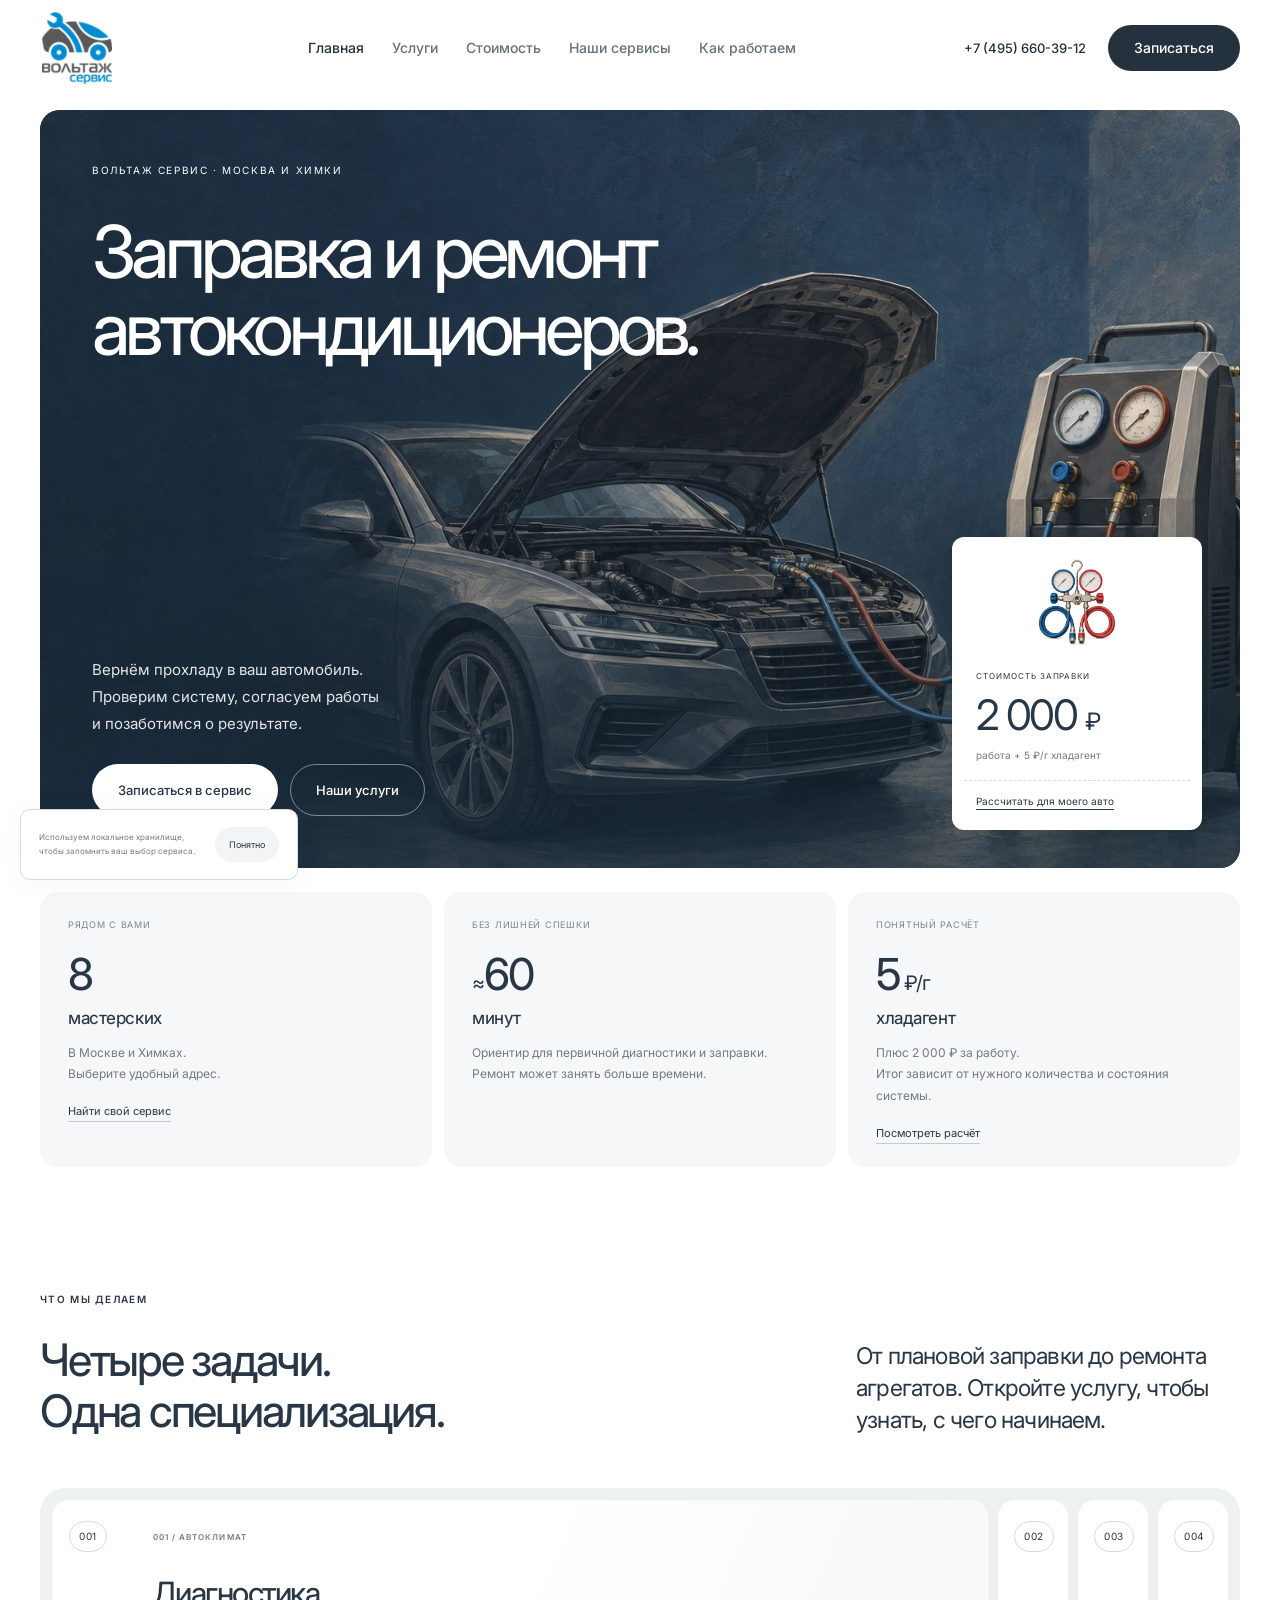
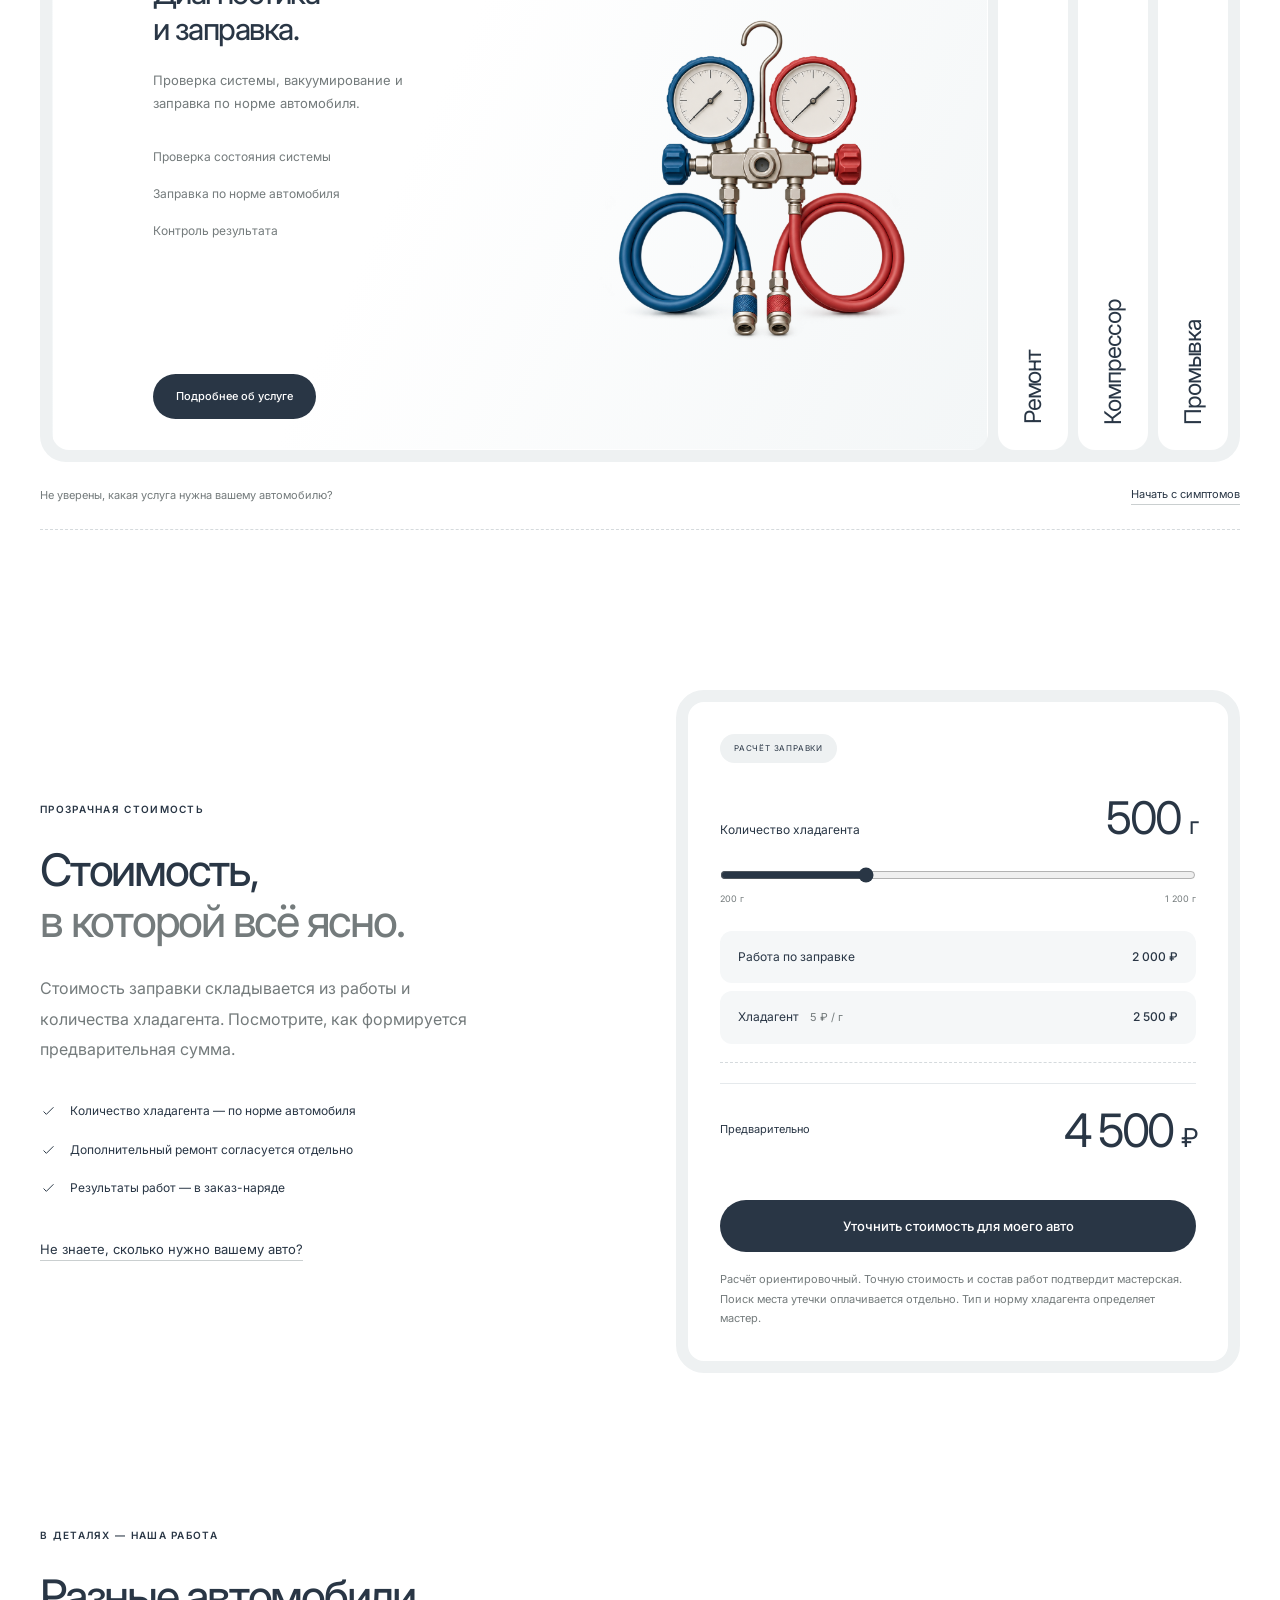
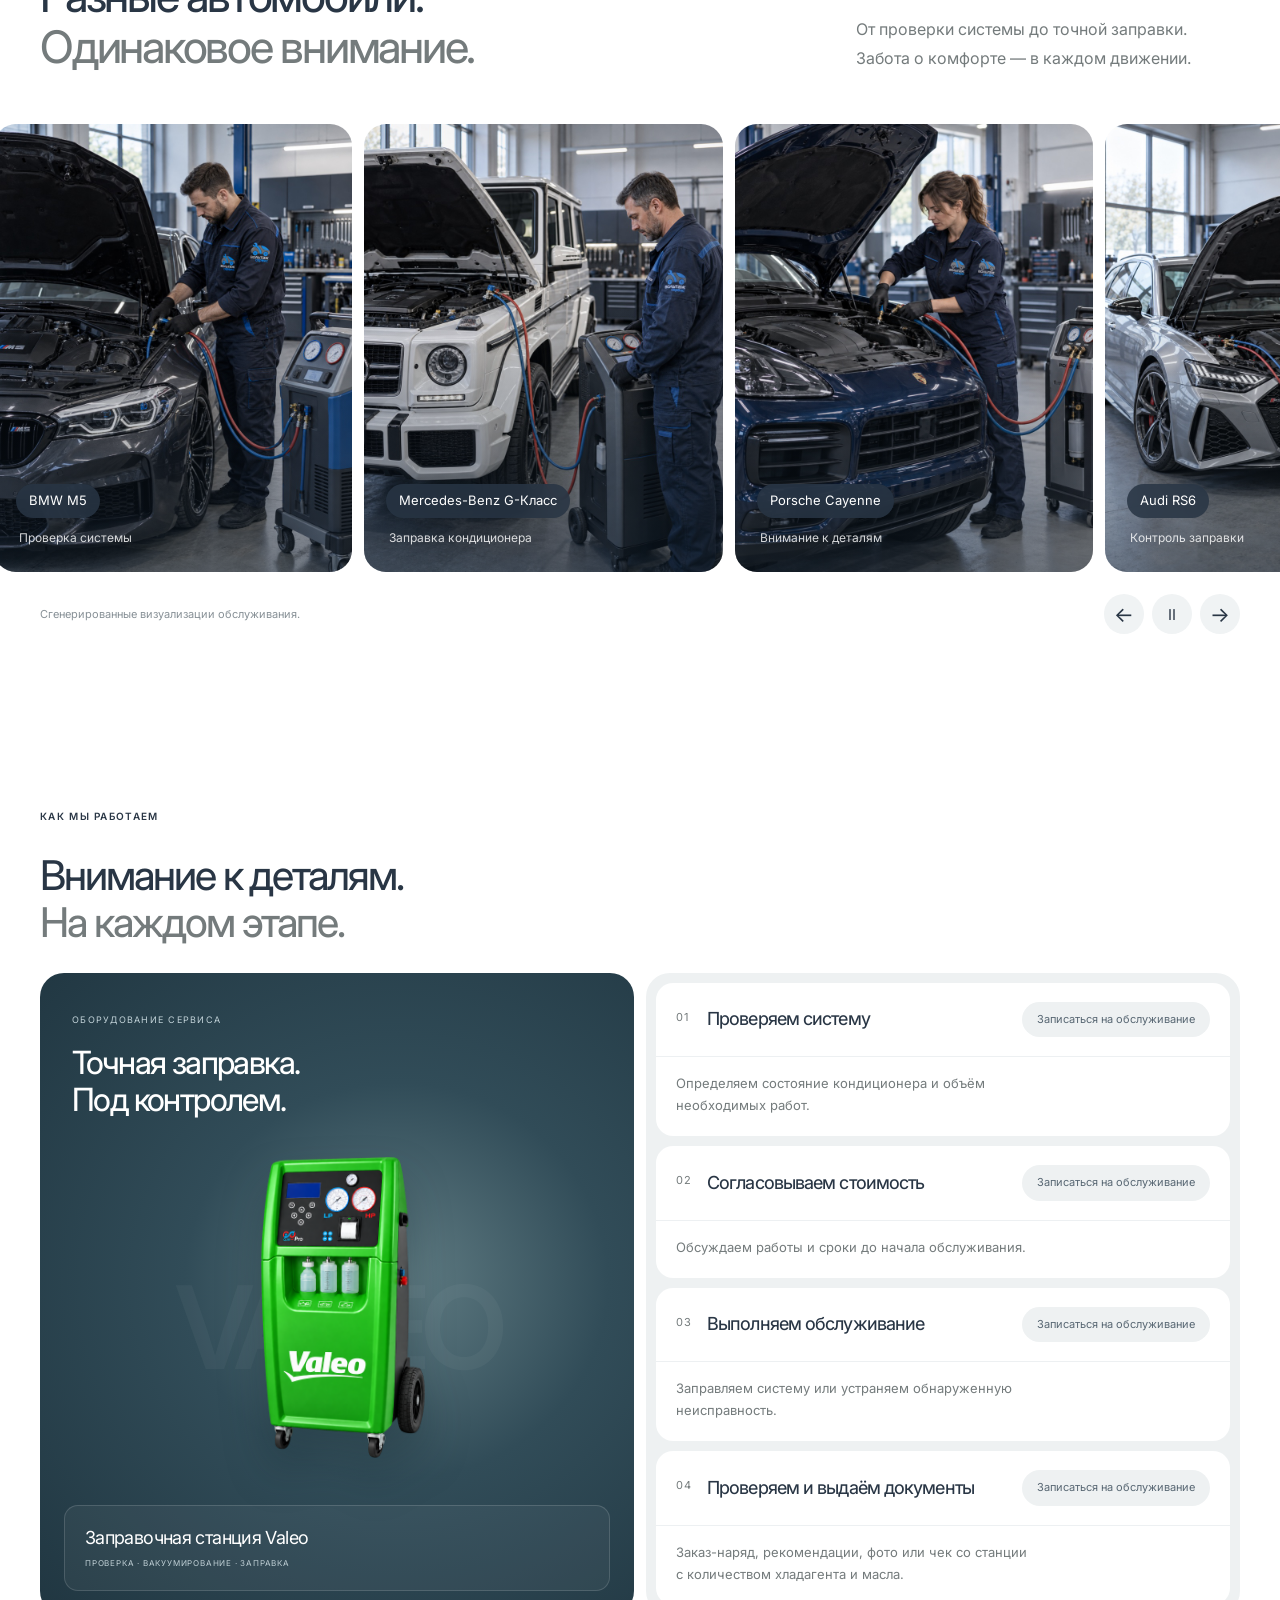
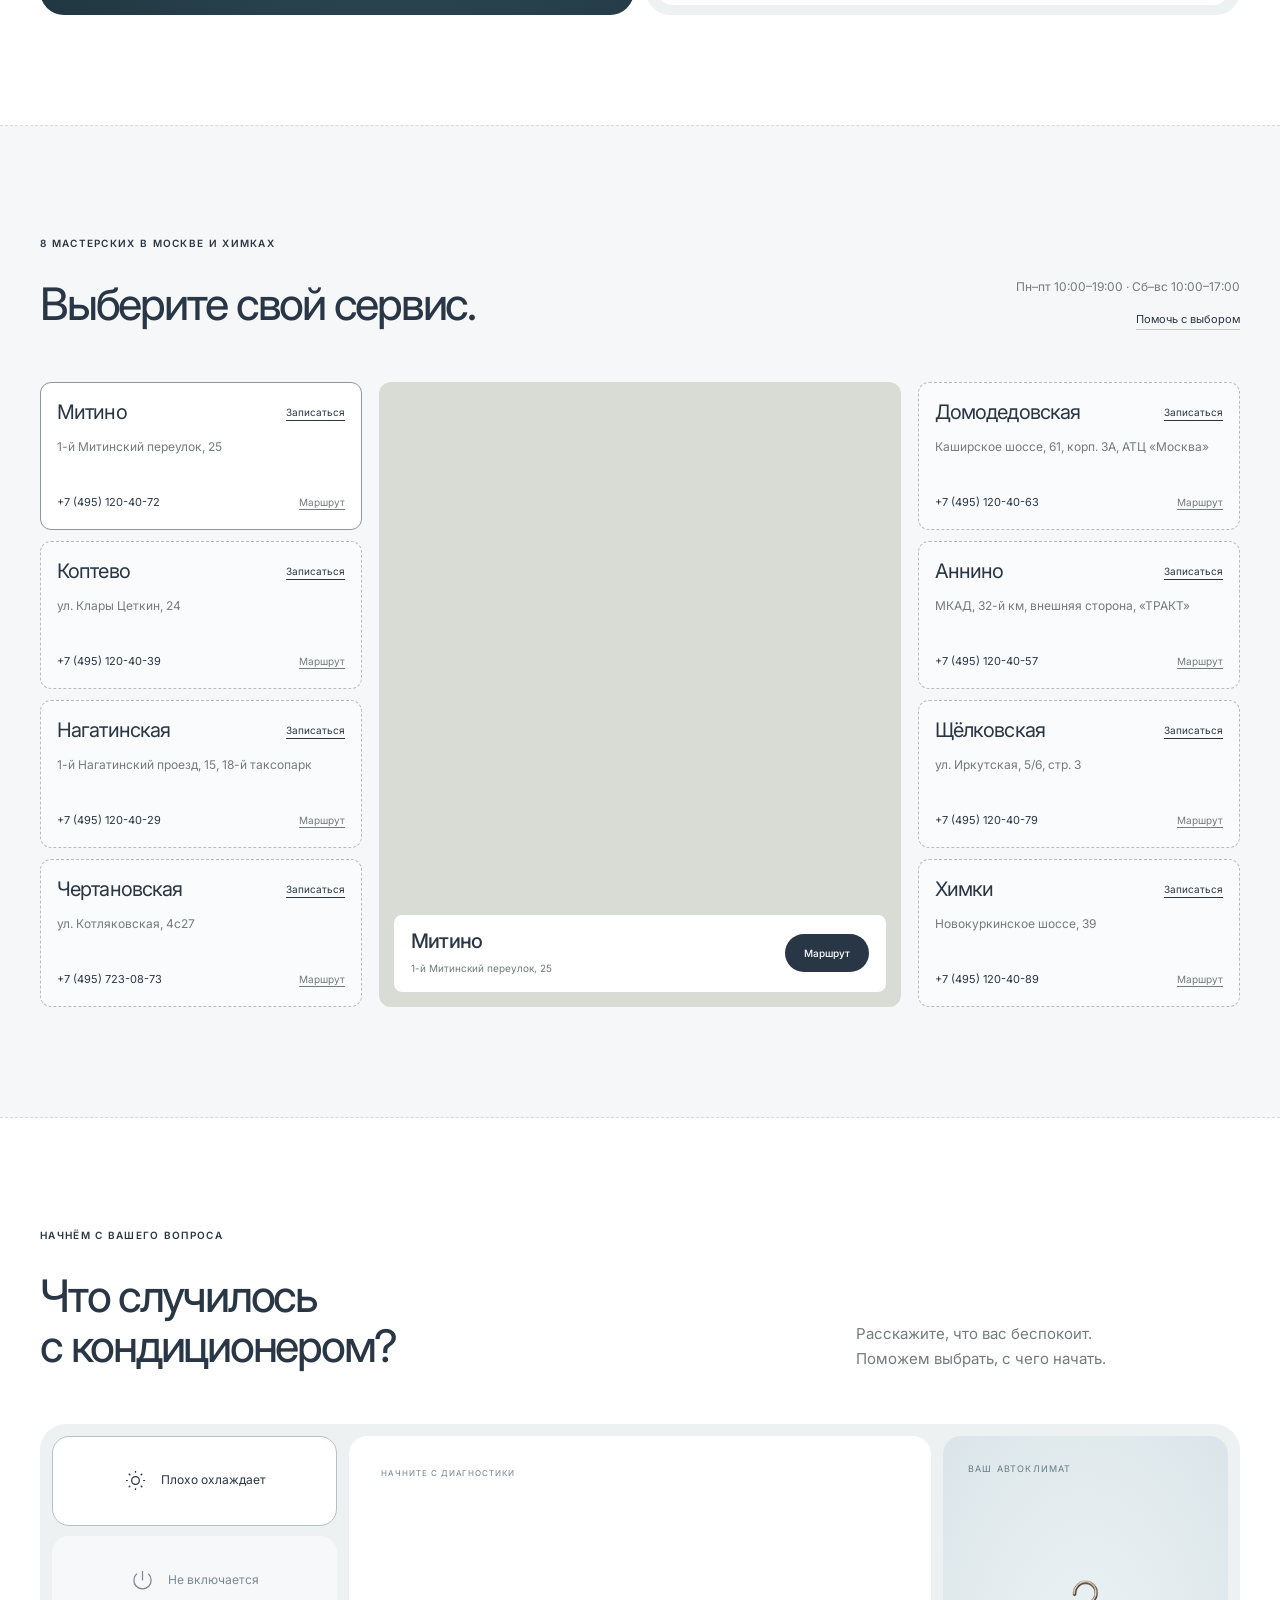
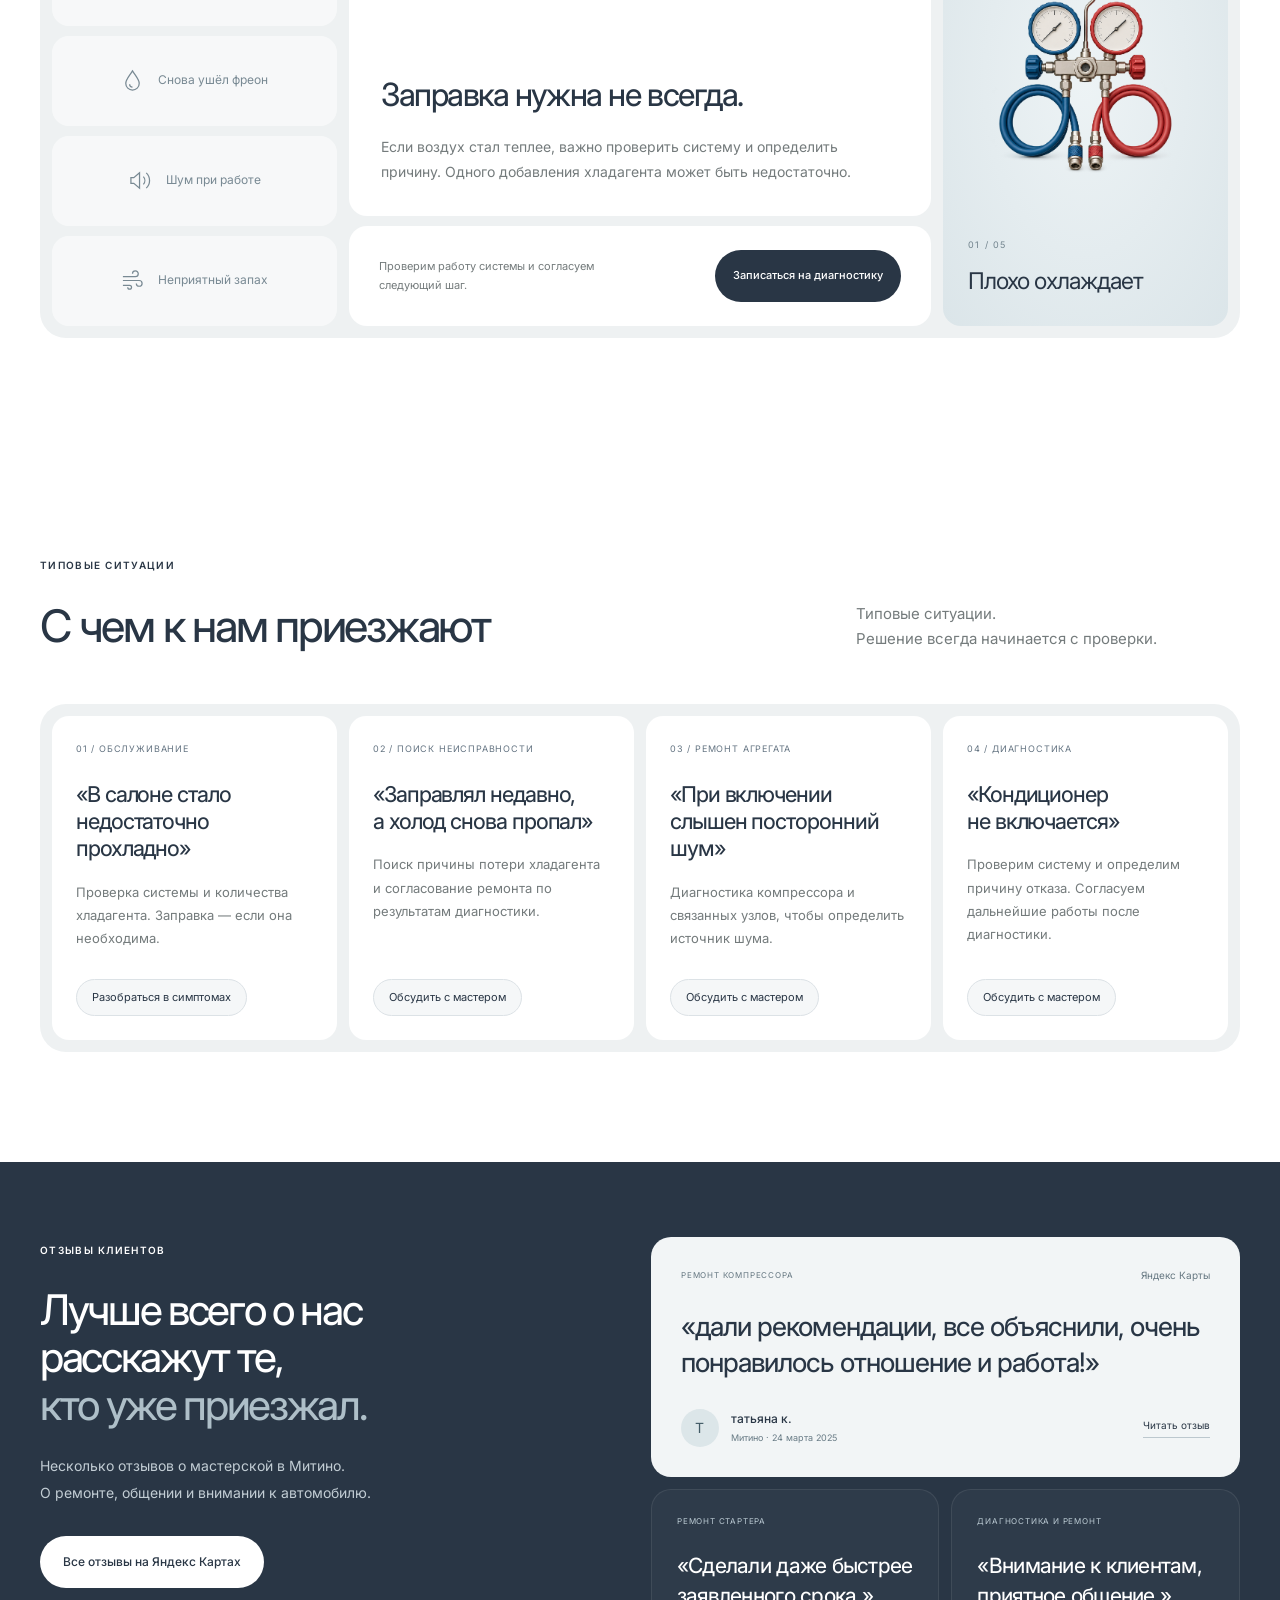
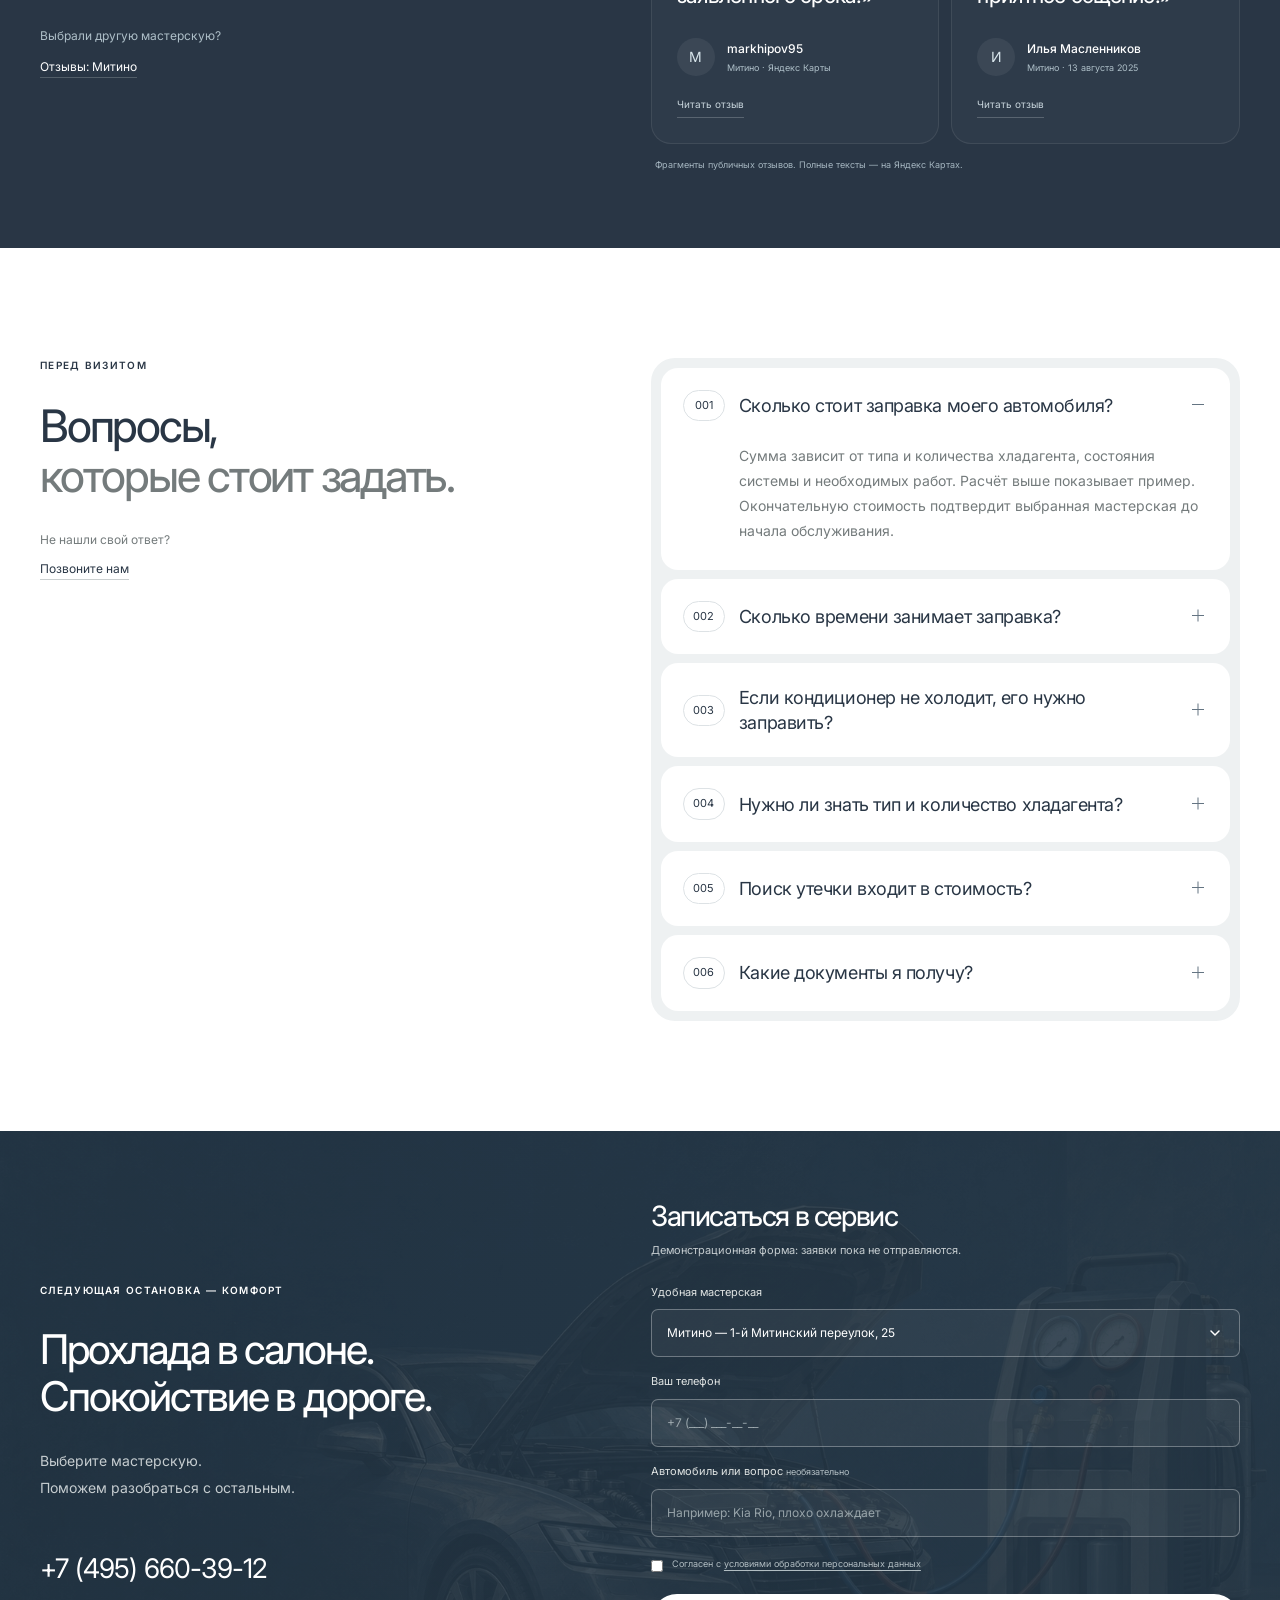
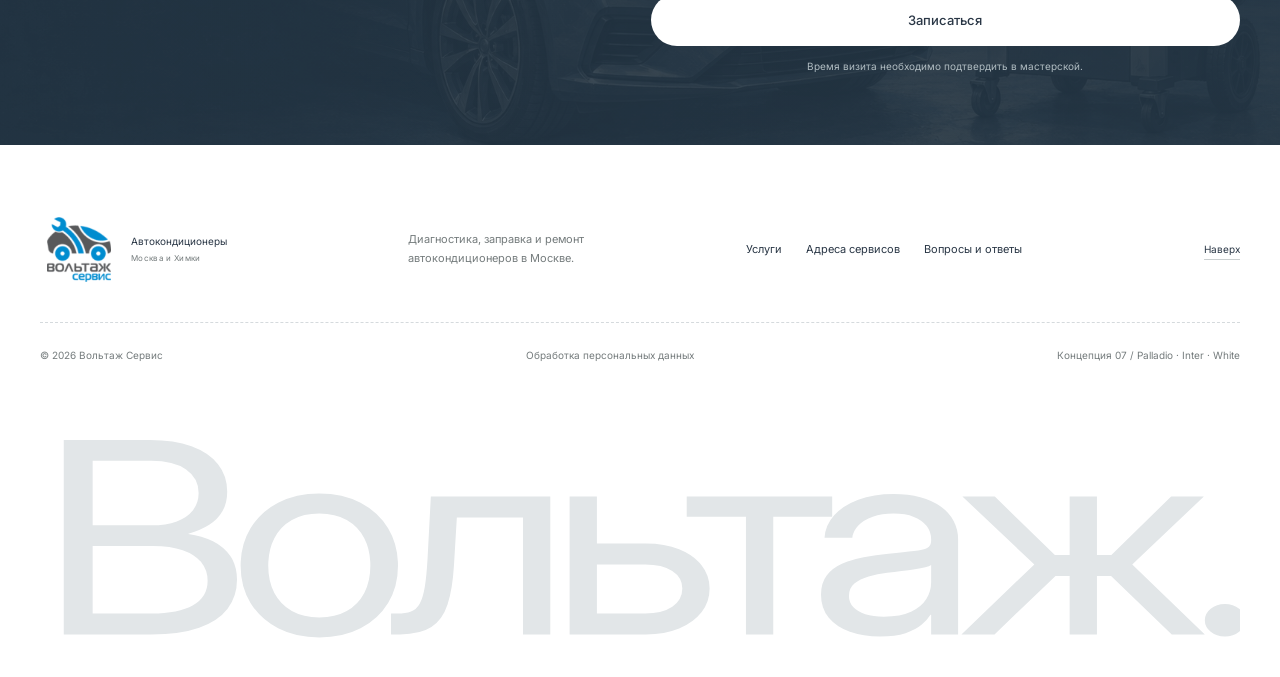
==== commit 83d3c0f0: "Simplify header to classic navigation and booking button" ====
--- a/index.html
+++ b/index.html
@@ -12,7 +12,7 @@
 <header class="header"><div class="wrap header-inner">
 <a class="brand" href="#top" aria-label="Вольтаж Сервис — на главную"><img class="original-logo" src="assets/original-logo.png" alt="Вольтаж Сервис"><span class="brand-specialty">Автокондиционеры<small>Москва и Химки</small></span></a>
 <nav class="desktop-nav" aria-label="Главное меню"><a href="#top" aria-current="location">Главная</a><a href="#services">Услуги</a><a href="#price">Стоимость</a><a href="#locations">Наши сервисы</a><a href="#approach">Как работаем</a></nav>
-<div class="header-actions"><a class="phone" href="tel:+74956603912" aria-label="Позвонить: +7 (495) 660-39-12" title="+7 (495) 660-39-12"><svg aria-hidden="true"><use href="#phone"/></svg></a><button class="button small header-book" data-book><span class="booking-avatar" aria-hidden="true"></span><span>Записаться</span><span class="booking-plus" aria-hidden="true">+</span></button><button class="menu-toggle" aria-label="Открыть меню" aria-expanded="false"><span></span><span></span></button></div>
+<div class="header-actions"><a class="phone" href="tel:+74956603912" aria-label="Позвонить: +7 (495) 660-39-12" title="+7 (495) 660-39-12">+7 (495) 660-39-12</a><button class="button small header-book" data-book>Записаться</button><button class="menu-toggle" aria-label="Открыть меню" aria-expanded="false"><span></span><span></span></button></div>
 </div><nav class="mobile-nav" aria-label="Меню сайта" hidden><a href="#services">Услуги</a><a href="#price">Стоимость</a><a href="#locations">Наши сервисы</a><a href="#approach">Как работаем</a><a href="tel:+74956603912">+7 (495) 660-39-12</a></nav></header>
 <main>
 <section class="hero wrap" aria-labelledby="hero-title"><img class="hero-image" src="assets/hero-palladio.jpg" alt="Живописная рекламная иллюстрация обслуживания автокондиционера" fetchpriority="high"><div class="hero-shade"></div>
--- a/header.css
+++ b/header.css
@@ -1,29 +1,23 @@
-/* Compact tile navigation inspired by the reference, in Voltag's blue palette. */
+/* Classic white sticky header with a quiet, unboxed navigation. */
 .header{background:#fff;margin-bottom:14px;border:0}
-.header.is-scrolled{box-shadow:0 5px 24px #29364508}
-.header .header-inner{height:106px;display:grid;grid-template-columns:auto minmax(0,1fr) auto;gap:28px;border:0}
+.header.is-scrolled{box-shadow:0 3px 20px #29364508}
+.header .header-inner{height:96px;display:grid;grid-template-columns:auto minmax(0,1fr) auto;gap:32px;border:0}
 .header .brand{gap:0;padding:0;width:100px;justify-content:flex-start}
-.header .original-logo{width:78px;height:76px;object-fit:contain}
+.header .original-logo{width:74px;height:72px;object-fit:contain}
 .header .brand-specialty{display:none}
-.header .desktop-nav{display:flex;justify-self:center;gap:5px;padding:5px;border-radius:9px;background:#fff;box-shadow:0 0 0 1px #eef0f1;font-size:12px;font-weight:500;white-space:nowrap}
-.header .desktop-nav a{display:flex;align-items:center;justify-content:center;min-height:45px;padding:0 20px;border:0;border-radius:5px;background:#f1f2f3;transition:background .25s,color .25s}
-.header .desktop-nav a:hover{background:#e4e9ed;text-decoration:none}
-.header .desktop-nav a[aria-current="location"]{background:#24313f;color:#fff}
-.header .header-actions{gap:9px}
-.header .phone{display:grid;place-items:center;width:55px;height:55px;background:#f1f2f3;border:5px solid #fff;border-radius:9px;box-shadow:0 0 0 1px #eef0f1;transition:background .25s}
-.header .phone svg{width:19px;height:19px}
-.header .phone:hover{background:#e4e9ed}
-.header .header-book{display:flex;gap:17px;height:55px;min-height:55px;padding:5px;border:0;border-radius:9px;background:#24313f;color:#fff;font-size:12px;font-weight:600;line-height:1;text-transform:uppercase;white-space:nowrap}
-.header .header-book:hover{background:#354757;transform:none}
-.booking-avatar{display:block;width:43px;height:45px;flex-shrink:0;border-radius:5px;background:#405363 url('assets/gallery/bmw.jpg') 80% 10% / 300% auto no-repeat}
-.booking-plus{display:grid;place-items:center;width:45px;height:45px;flex-shrink:0;border-radius:5px;background:#008fc9;color:#fff;font-size:34px;font-weight:300;line-height:1;transition:background .25s}
-.header-book:hover .booking-plus{background:#00a2e2}
-.header .menu-toggle{display:none;width:48px;height:48px;padding:15px;border:0;border-radius:7px;background:#f1f2f3}
-.header .mobile-nav{top:calc(100% + 4px);right:40px;border:1px solid #edf0f2;border-radius:12px;padding:12px;background:#fff}
+.header .desktop-nav{display:flex;justify-self:center;align-items:center;gap:28px;padding:0;border:0;background:none;box-shadow:none;font-size:14px;font-weight:500;white-space:nowrap}
+.header .desktop-nav a{display:flex;align-items:center;min-height:44px;padding:0;border:0;background:none;color:#64717c;transition:color .2s}
+.header .desktop-nav a:hover,.header .desktop-nav a[aria-current="location"]{color:#24313f;text-decoration:none}
+.header .header-actions{gap:22px}
+.header .phone{display:block;font-size:13px;font-weight:500;white-space:nowrap;color:#24313f}
+.header .header-book{height:46px;min-height:46px;padding:0 26px;border:0;border-radius:999px;background:#24313f;color:#fff;font-size:14px;font-weight:500;line-height:1;white-space:nowrap;transition:background .2s}
+.header .header-book:hover{background:#405363;transform:none}
+.header .menu-toggle{display:none;width:44px;height:44px;padding:13px;border:1px solid #e8ecef;border-radius:50%;background:#fff}
+.header .mobile-nav{top:calc(100% + 4px);right:40px;border:1px solid #edf0f2;border-radius:16px;padding:12px;background:#fff}
 .header .mobile-nav a{padding:13px 15px;border:0;border-radius:6px}
-.header .mobile-nav a:hover{background:#f1f2f3}
-@media(max-width:1200px){.header .header-inner{gap:18px}.header .brand{width:82px}.header .desktop-nav a{padding-inline:14px}.header .header-book{gap:12px}.header .phone{display:none}}
+.header .mobile-nav a:hover{background:#f5f6f7}
+@media(max-width:1200px){.header .header-inner{gap:24px}.header .desktop-nav{gap:22px}.header .phone{display:none}}
 @media(min-width:861px){.header .mobile-nav{display:none!important}}
-@media(max-width:860px){.header .header-inner{height:88px;display:flex;justify-content:space-between;gap:18px}.header .desktop-nav{display:none}.header .original-logo{width:68px;height:65px}.header .menu-toggle{display:flex}.header .mobile-nav:not([hidden]){display:block!important}.header .header-book{height:48px;min-height:48px}.booking-avatar{width:36px;height:38px}.booking-plus{width:38px;height:38px;font-size:29px}}
-@media(max-width:480px){.header{margin-bottom:10px}.header .header-inner{height:82px;gap:12px}.header .brand{width:65px}.header .original-logo{width:63px;height:60px}.header .header-actions{gap:7px}.header .header-book{gap:12px;font-size:10px}.booking-avatar{display:none}.header .header-book>span:nth-child(2){padding-left:10px}.header .mobile-nav{left:16px;right:16px;width:auto}}
-@media(prefers-reduced-motion:reduce){.header .desktop-nav a,.header .phone,.booking-plus{transition:none}}
+@media(max-width:860px){.header .header-inner{height:84px;display:flex;justify-content:space-between;gap:18px}.header .desktop-nav{display:none}.header .original-logo{width:66px;height:64px}.header .menu-toggle{display:flex}.header .mobile-nav:not([hidden]){display:block!important}.header .header-actions{gap:12px}}
+@media(max-width:480px){.header{margin-bottom:10px}.header .header-inner{height:78px;gap:12px}.header .brand{width:65px}.header .original-logo{width:61px;height:59px}.header .header-actions{gap:9px}.header .header-book{height:42px;min-height:42px;padding:0 21px;font-size:12px}.header .mobile-nav{left:16px;right:16px;width:auto}}
+@media(prefers-reduced-motion:reduce){.header .desktop-nav a,.header .header-book{transition:none}}
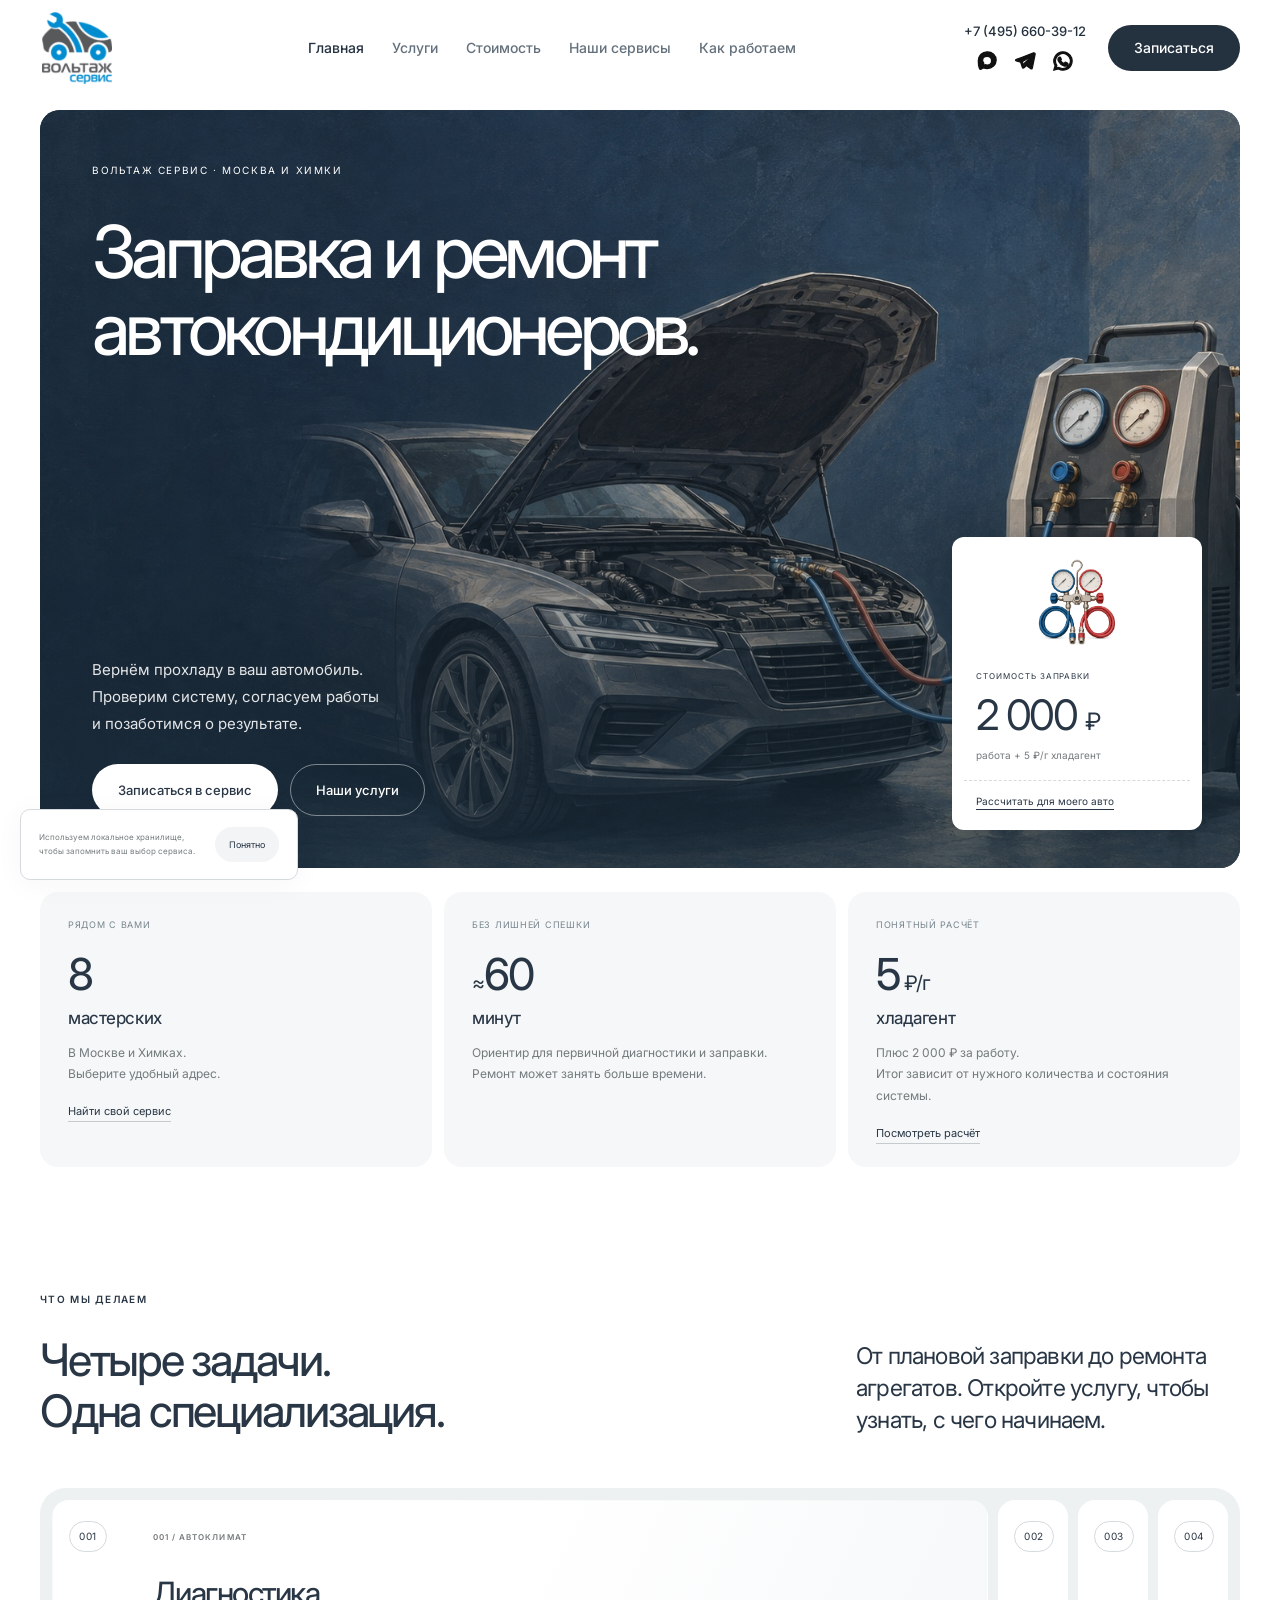
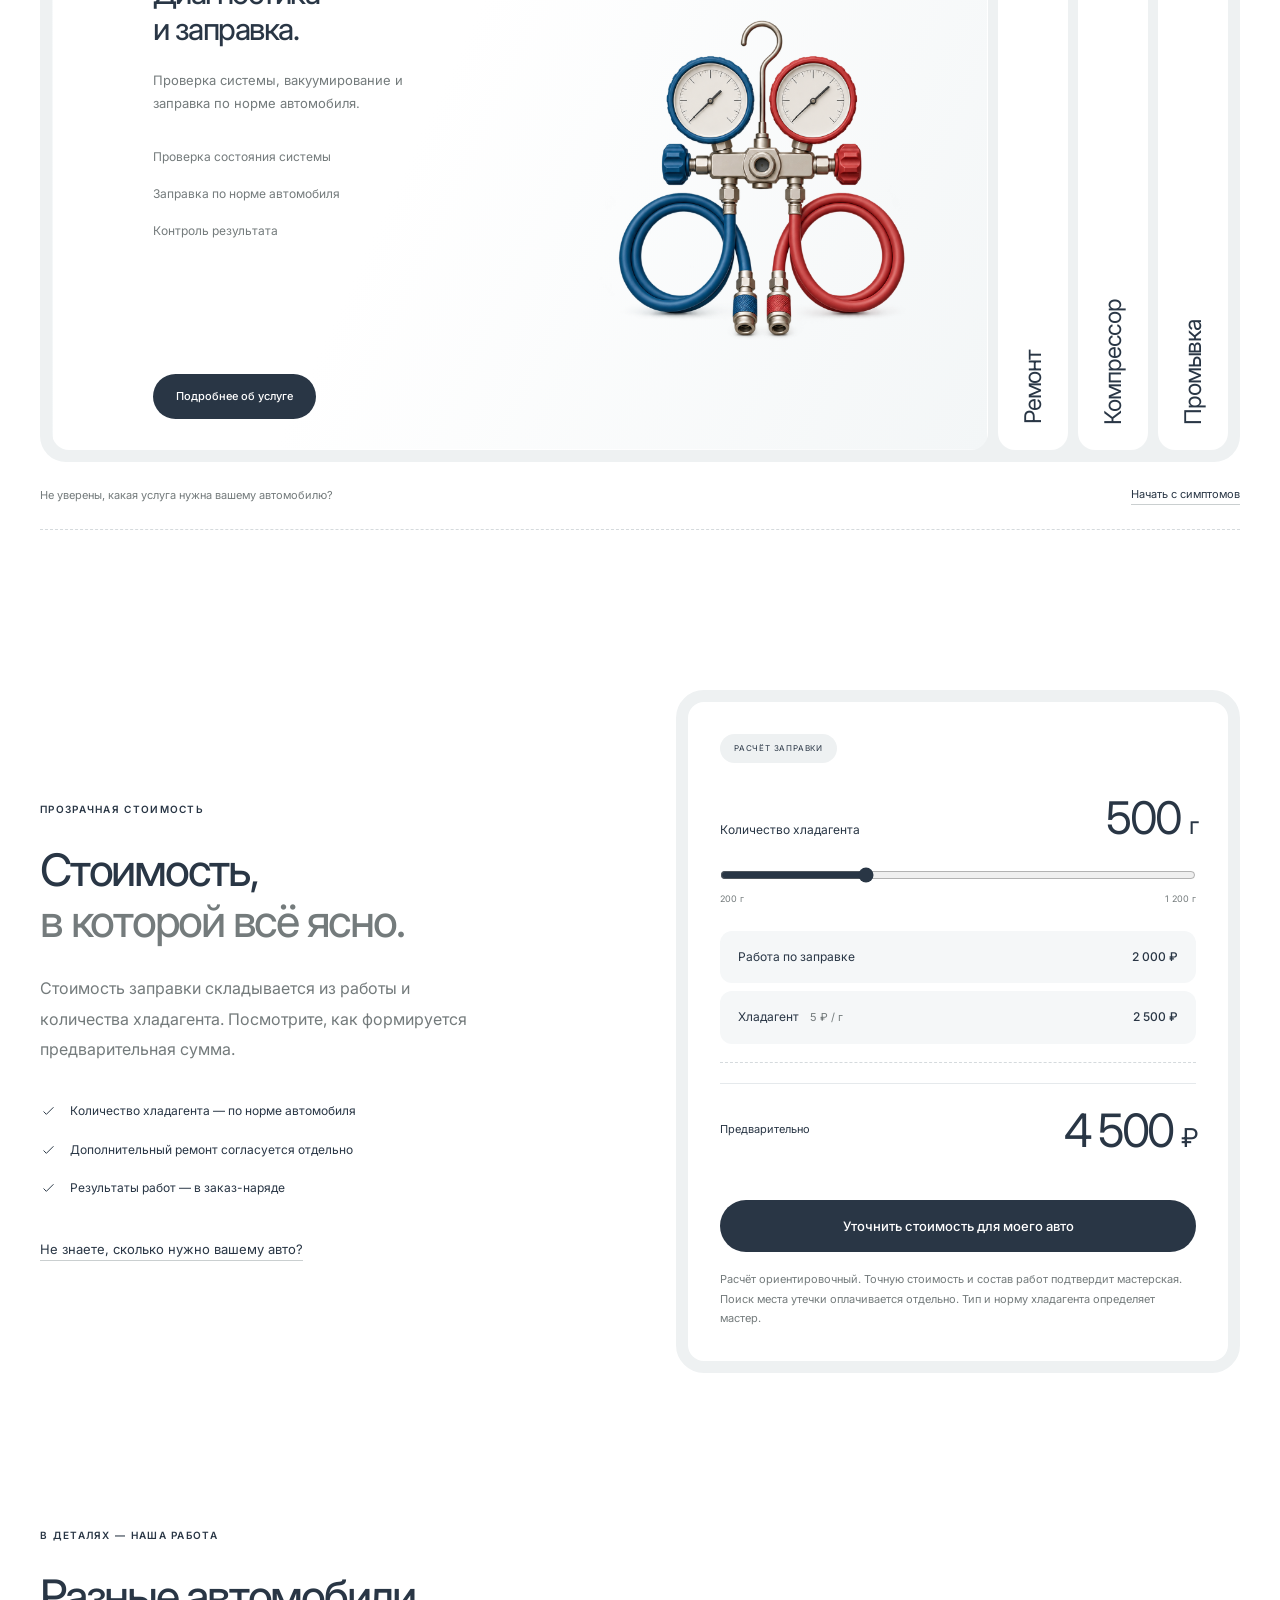
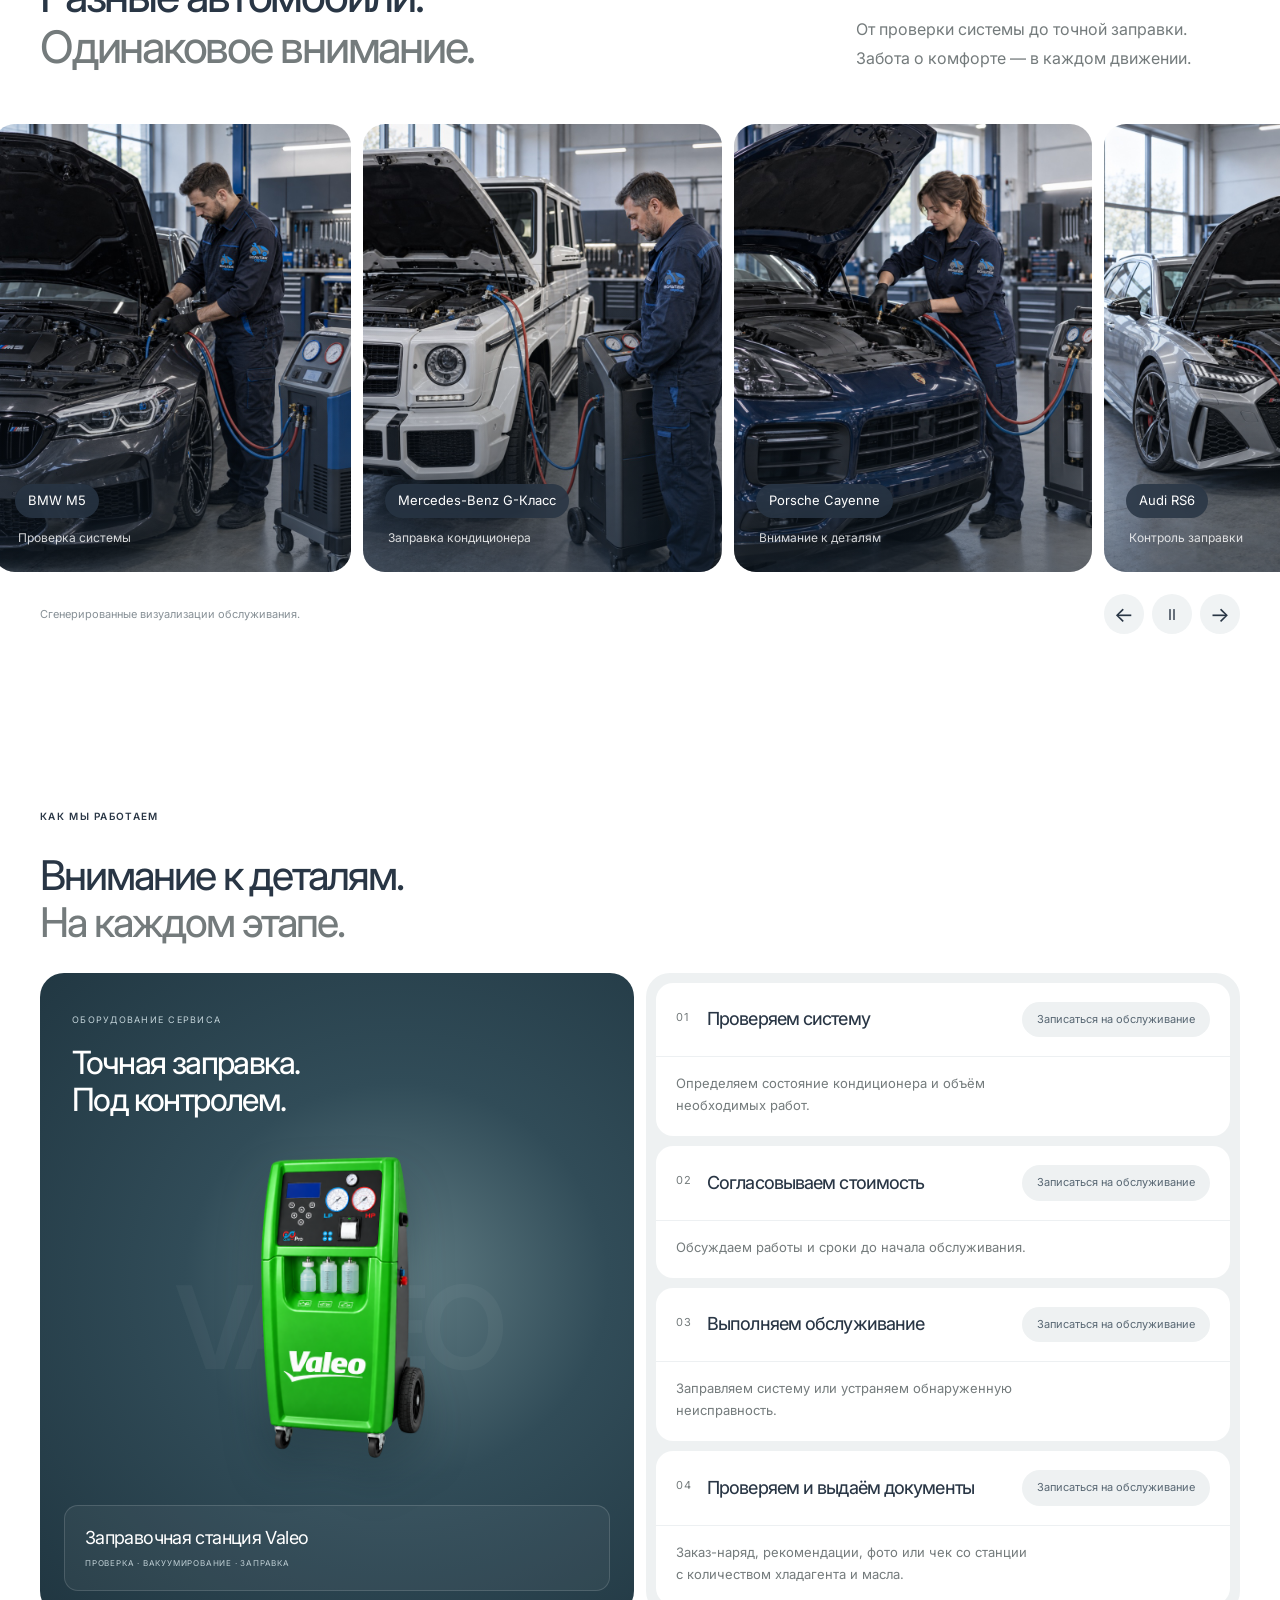
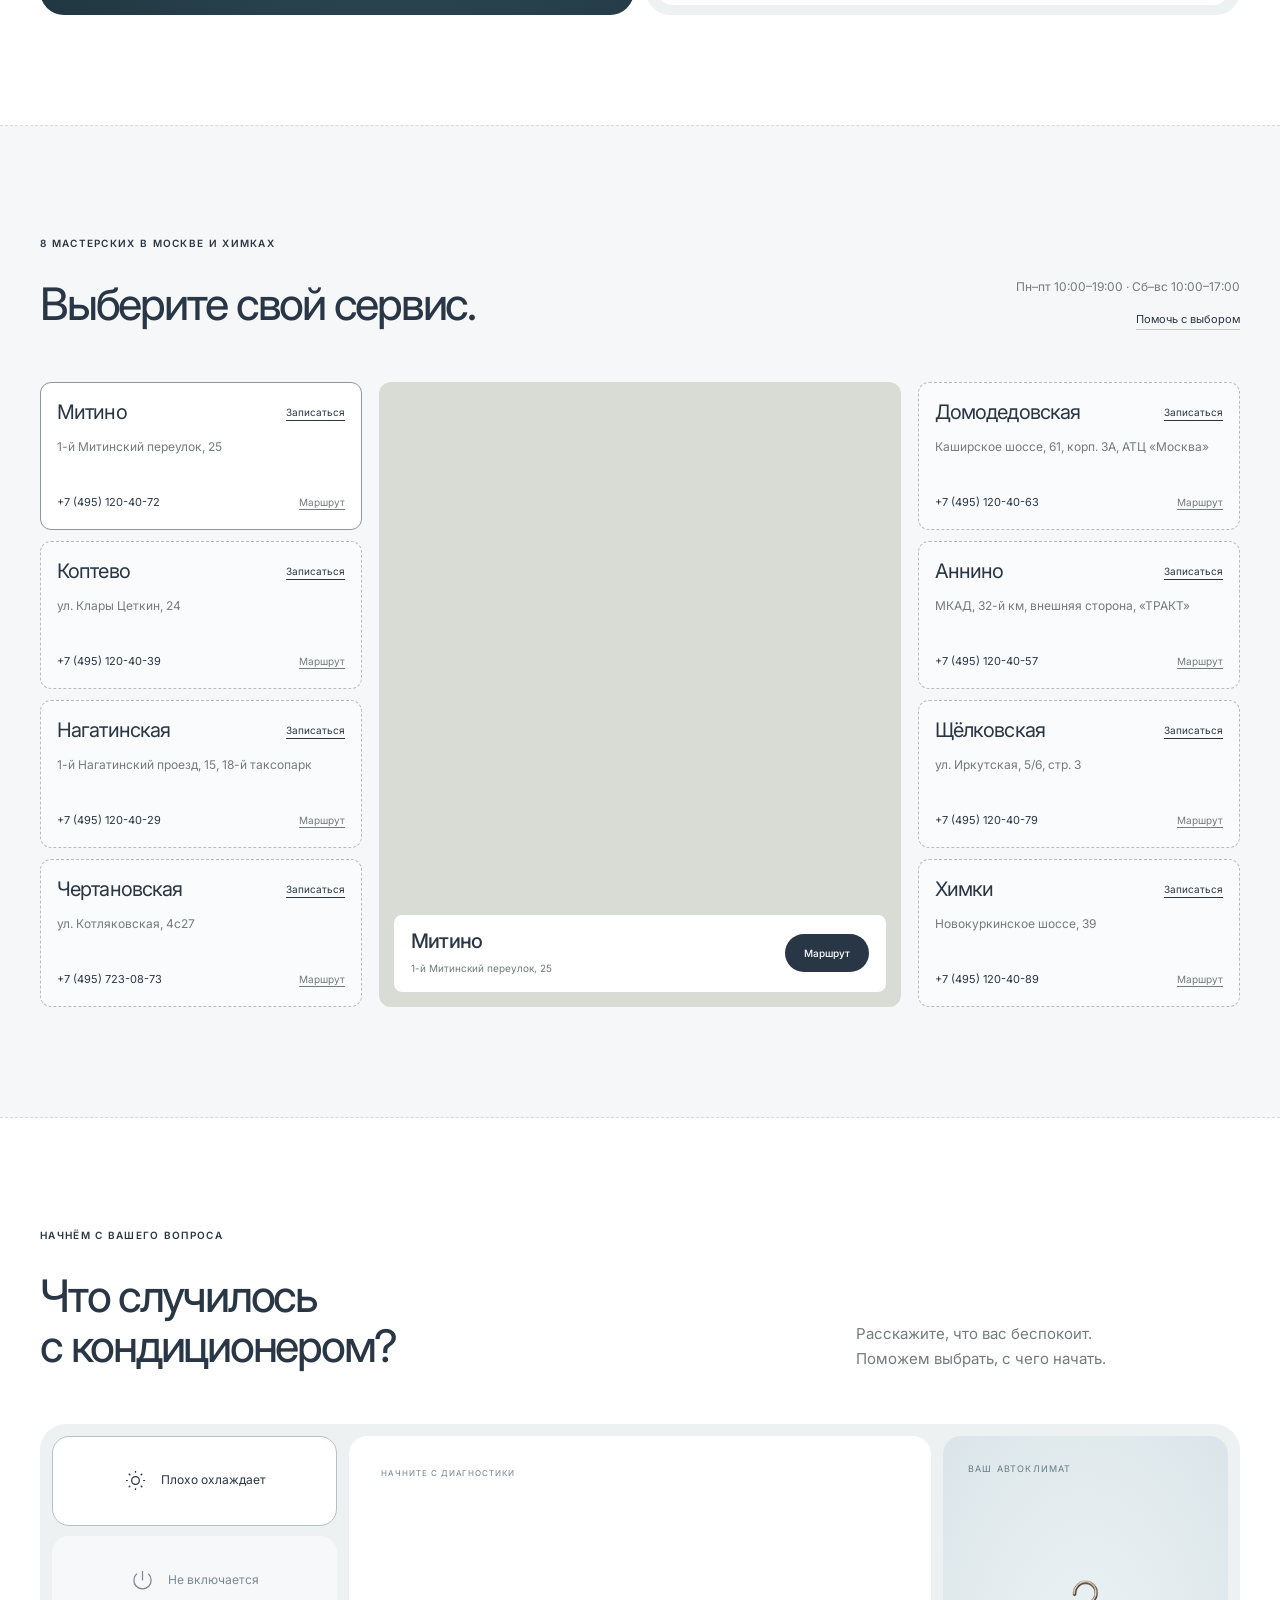
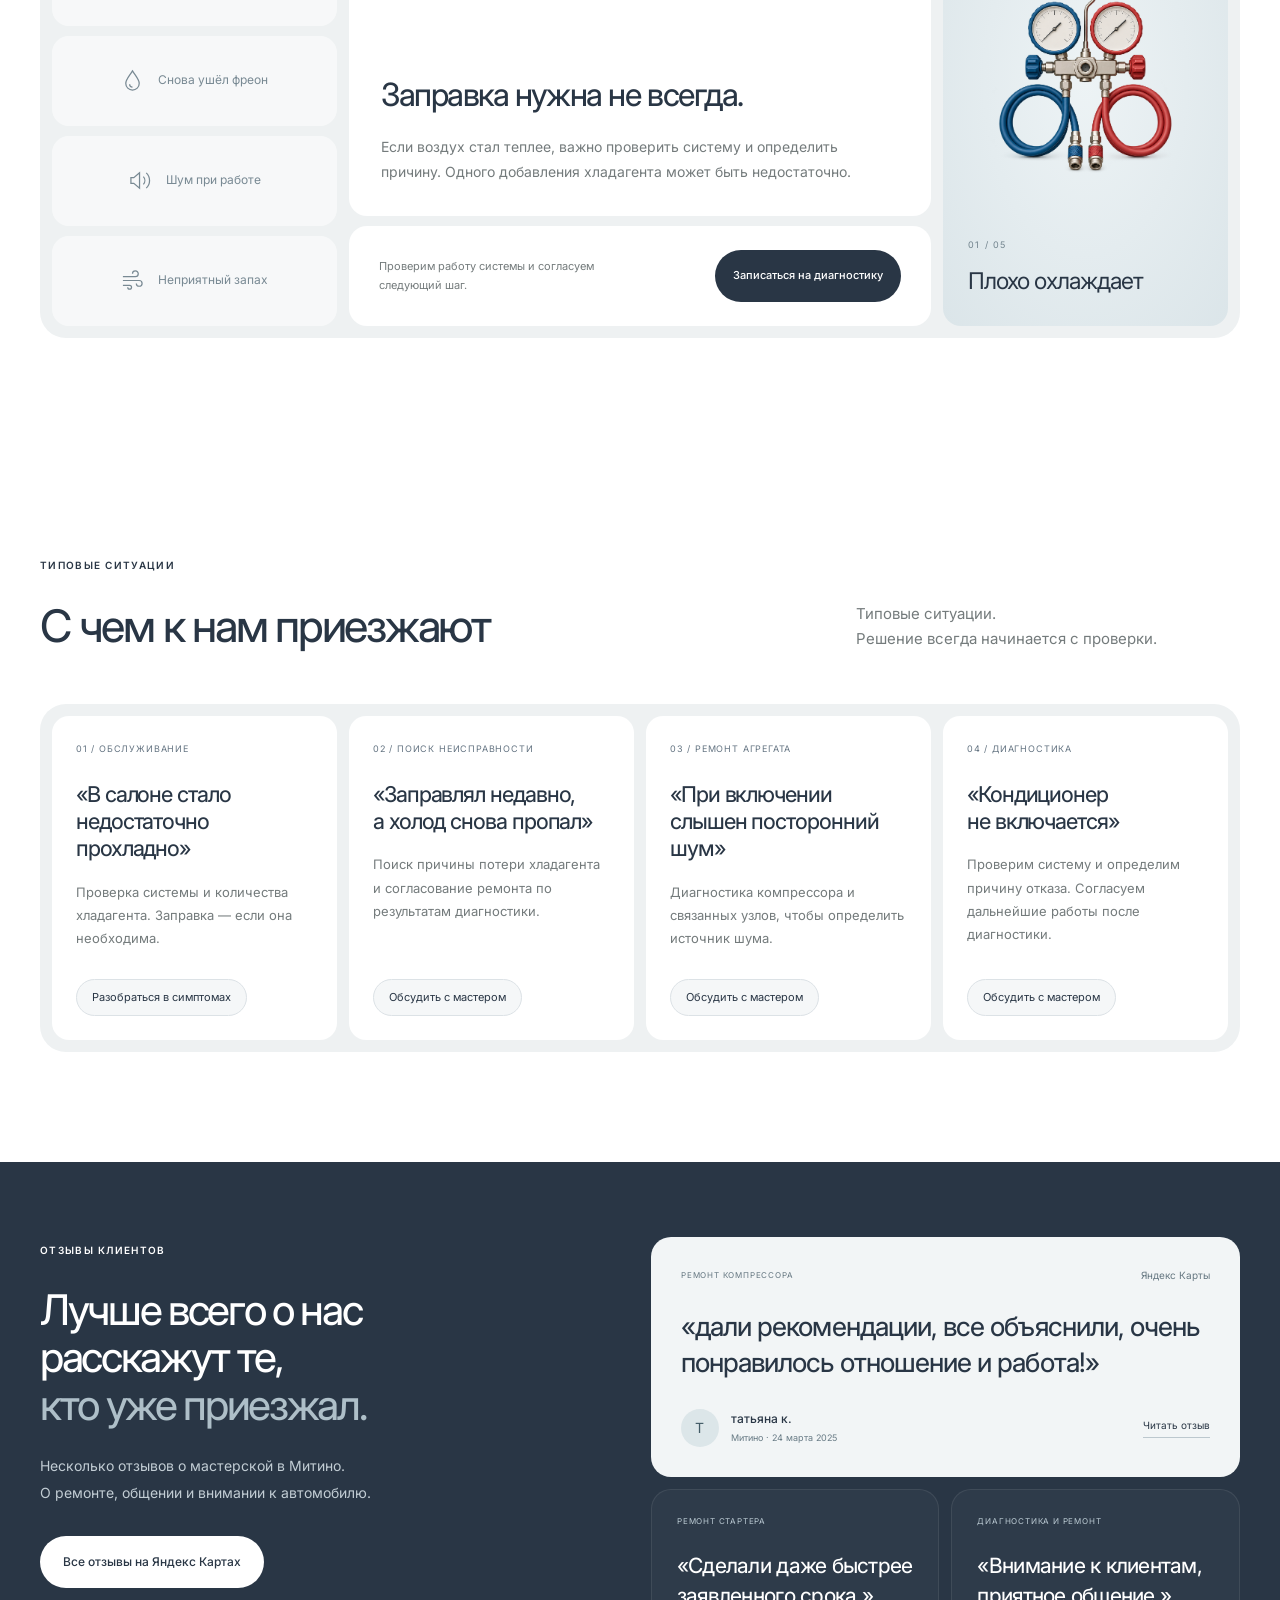
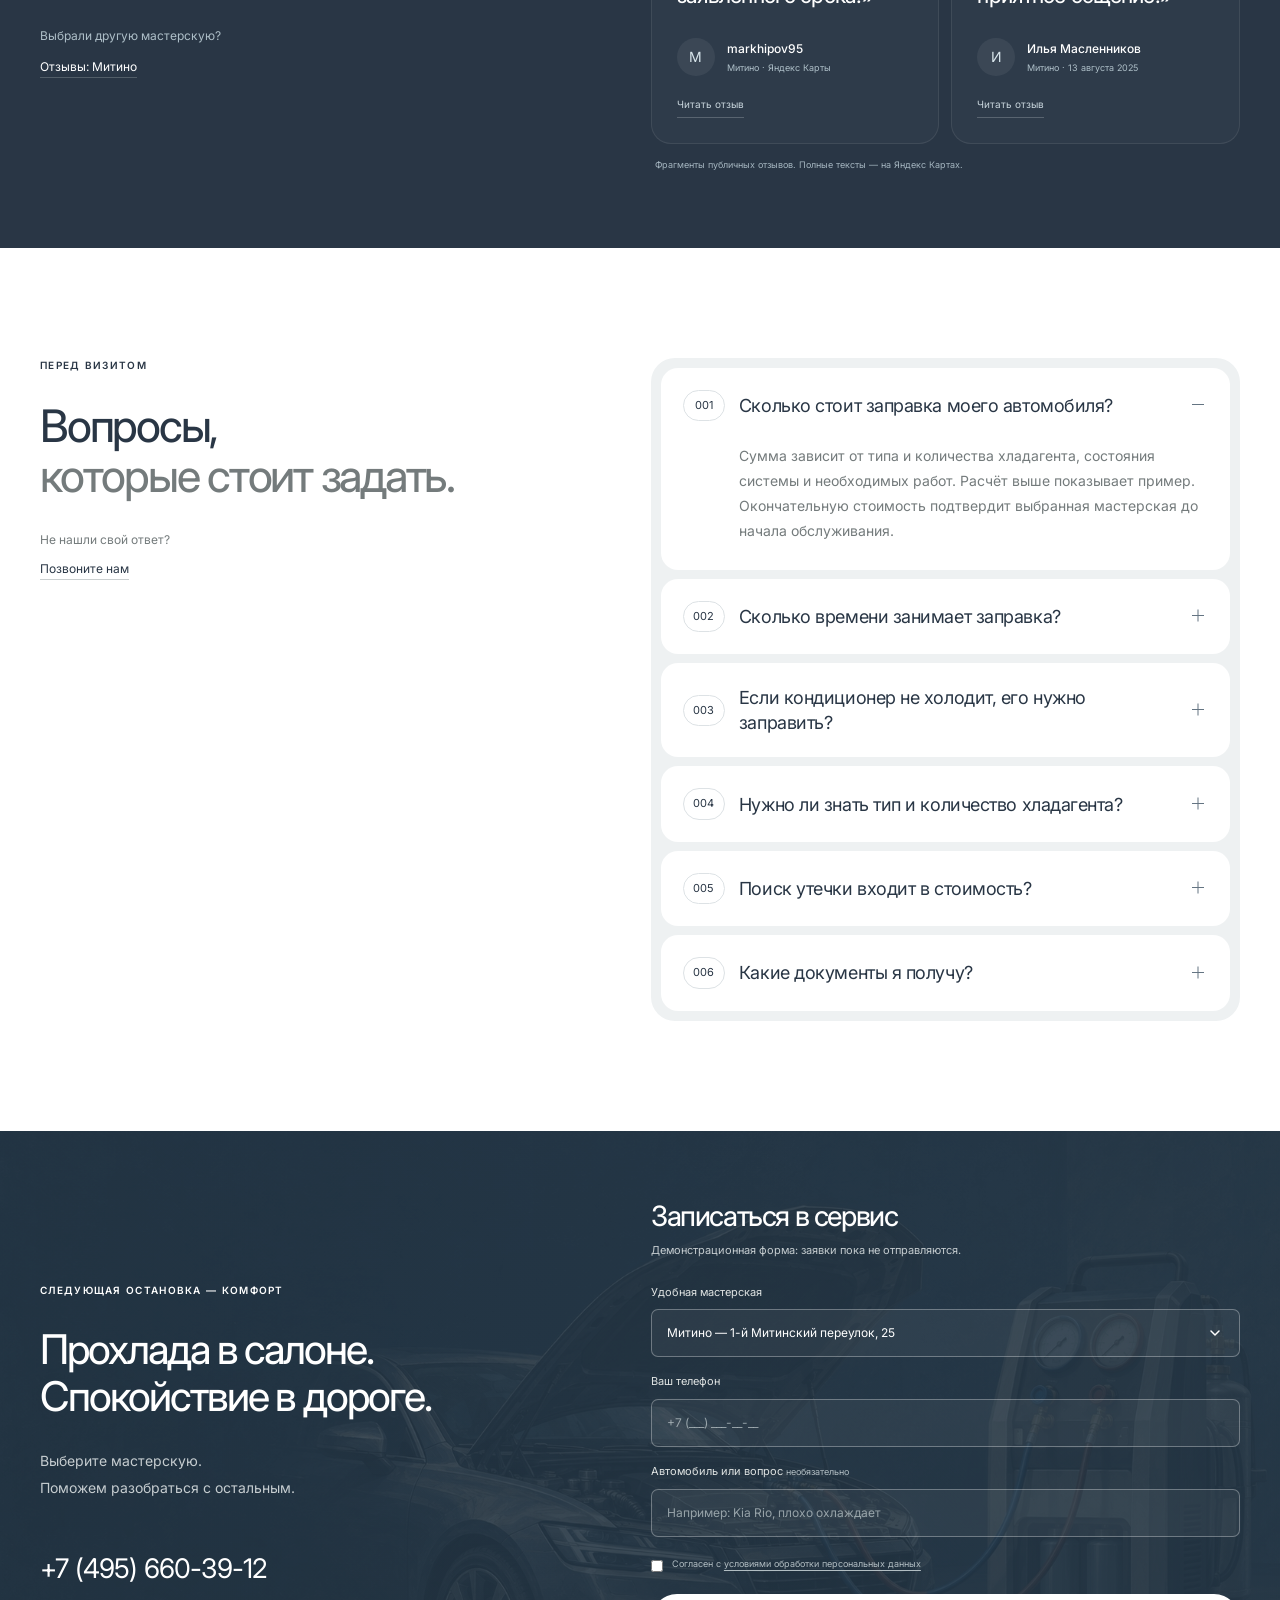
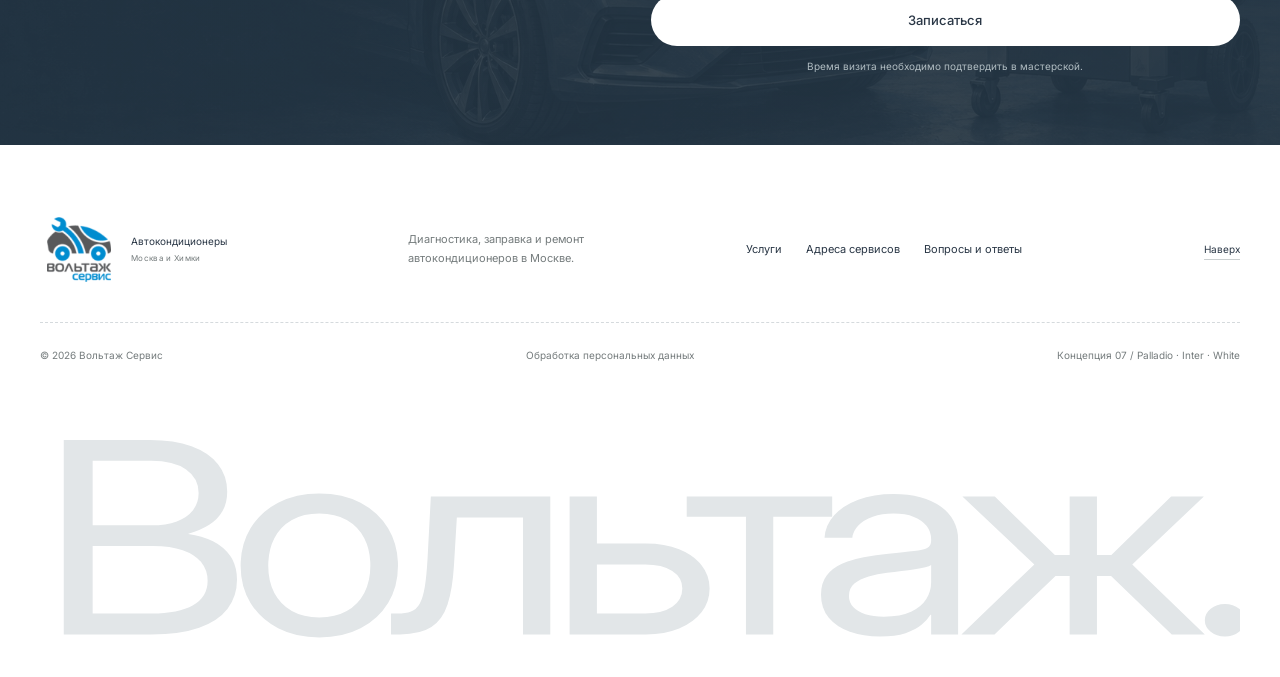
==== commit 4ca16ddb: "Add monochrome messenger icons beside header contact" ====
--- a/index.html
+++ b/index.html
@@ -12,8 +12,8 @@
 <header class="header"><div class="wrap header-inner">
 <a class="brand" href="#top" aria-label="Вольтаж Сервис — на главную"><img class="original-logo" src="assets/original-logo.png" alt="Вольтаж Сервис"><span class="brand-specialty">Автокондиционеры<small>Москва и Химки</small></span></a>
 <nav class="desktop-nav" aria-label="Главное меню"><a href="#top" aria-current="location">Главная</a><a href="#services">Услуги</a><a href="#price">Стоимость</a><a href="#locations">Наши сервисы</a><a href="#approach">Как работаем</a></nav>
-<div class="header-actions"><a class="phone" href="tel:+74956603912" aria-label="Позвонить: +7 (495) 660-39-12" title="+7 (495) 660-39-12">+7 (495) 660-39-12</a><button class="button small header-book" data-book>Записаться</button><button class="menu-toggle" aria-label="Открыть меню" aria-expanded="false"><span></span><span></span></button></div>
-</div><nav class="mobile-nav" aria-label="Меню сайта" hidden><a href="#services">Услуги</a><a href="#price">Стоимость</a><a href="#locations">Наши сервисы</a><a href="#approach">Как работаем</a><a href="tel:+74956603912">+7 (495) 660-39-12</a></nav></header>
+<div class="header-actions"><div class="header-contact"><a class="phone" href="tel:+74956603912" aria-label="Позвонить: +7 (495) 660-39-12" title="+7 (495) 660-39-12">+7 (495) 660-39-12</a><div class="messengers" aria-label="Мессенджеры"><button class="messenger-icon" type="button" data-messenger="max" aria-label="MAX" title="MAX" disabled><svg viewBox="0 0 24 24" aria-hidden="true"><path fill-rule="evenodd" d="M12.2 2C6.6 2 2.5 6.1 2.5 11.8c0 2.8.1 6.1 1.4 8.5.3.6 1.1.8 1.7.5l2.6-1.4c1.2.5 2.5.8 4 .8 5.5 0 9.8-4.1 9.8-9.2C22 5.7 17.8 2 12.2 2Zm-.1 4.8c2.8 0 4.9 2.1 4.9 4.8 0 2.8-2.1 4.8-4.9 4.8-.7 0-1.3-.1-1.9-.4l-1.9 1 .1-2.8a5 5 0 0 1-1.2-3.1c0-2.4 2.2-4.3 4.9-4.3Z"/></svg></button><button class="messenger-icon" type="button" data-messenger="telegram" aria-label="Telegram" title="Telegram" disabled><svg viewBox="0 0 24 24" aria-hidden="true"><path d="M21.4 3.1 2.7 10.3c-1.3.5-1.3 1.2-.2 1.5l4.8 1.5 1.8 5.5c.2.7.1.9.9.9.6 0 .9-.3 1.2-.6l2.3-2.2 4.8 3.5c.9.5 1.5.2 1.7-.9l3-14.6c.3-1.3-.5-1.9-1.6-1.4ZM9 12.9l10.4-6.5c.5-.3.9-.1.5.2l-8.6 7.8-.3 3.7L9 12.9Z"/></svg></button><button class="messenger-icon" type="button" data-messenger="whatsapp" aria-label="WhatsApp" title="WhatsApp" disabled><svg viewBox="0 0 24 24" aria-hidden="true"><path fill-rule="evenodd" d="M12 2a10 10 0 0 0-8.6 15.1L2 22l5-1.3A10 10 0 1 0 12 2Zm0 18.2a8.2 8.2 0 0 1-4.2-1.1l-.3-.2-3 .8.8-2.9-.2-.3A8.2 8.2 0 1 1 12 20.2Zm4.5-6.1c-.3-.1-1.5-.7-1.8-.8-.2-.1-.4-.1-.6.2l-.8 1c-.2.2-.3.2-.6.1-1.5-.7-2.5-1.6-3.2-2.8-.2-.3 0-.4.1-.6l.5-.6c.1-.2.1-.3 0-.5l-.8-1.9c-.2-.5-.4-.4-.6-.4h-.5c-.2 0-.5.1-.7.3-.7.7-1 1.4-1 2.2 0 1.3 1 2.6 1.2 2.8.1.2 2 3 4.8 4 .7.3 1.2.4 1.7.5.7.1 1.6-.1 2.1-.4.6-.4 1-1.2 1.1-1.8.1-.2 0-.4-.2-.5l-.7-.3Z"/></svg></button></div></div><button class="button small header-book" data-book>Записаться</button><button class="menu-toggle" aria-label="Открыть меню" aria-expanded="false"><span></span><span></span></button></div>
+</div><nav class="mobile-nav" aria-label="Меню сайта" hidden><a href="#services">Услуги</a><a href="#price">Стоимость</a><a href="#locations">Наши сервисы</a><a href="#approach">Как работаем</a><a href="tel:+74956603912">+7 (495) 660-39-12</a><div class="messengers mobile-messengers" aria-label="Мессенджеры"><button class="messenger-icon" type="button" data-messenger="max" aria-label="MAX" title="MAX" disabled><svg viewBox="0 0 24 24" aria-hidden="true"><path fill-rule="evenodd" d="M12.2 2C6.6 2 2.5 6.1 2.5 11.8c0 2.8.1 6.1 1.4 8.5.3.6 1.1.8 1.7.5l2.6-1.4c1.2.5 2.5.8 4 .8 5.5 0 9.8-4.1 9.8-9.2C22 5.7 17.8 2 12.2 2Zm-.1 4.8c2.8 0 4.9 2.1 4.9 4.8 0 2.8-2.1 4.8-4.9 4.8-.7 0-1.3-.1-1.9-.4l-1.9 1 .1-2.8a5 5 0 0 1-1.2-3.1c0-2.4 2.2-4.3 4.9-4.3Z"/></svg></button><button class="messenger-icon" type="button" data-messenger="telegram" aria-label="Telegram" title="Telegram" disabled><svg viewBox="0 0 24 24" aria-hidden="true"><path d="M21.4 3.1 2.7 10.3c-1.3.5-1.3 1.2-.2 1.5l4.8 1.5 1.8 5.5c.2.7.1.9.9.9.6 0 .9-.3 1.2-.6l2.3-2.2 4.8 3.5c.9.5 1.5.2 1.7-.9l3-14.6c.3-1.3-.5-1.9-1.6-1.4ZM9 12.9l10.4-6.5c.5-.3.9-.1.5.2l-8.6 7.8-.3 3.7L9 12.9Z"/></svg></button><button class="messenger-icon" type="button" data-messenger="whatsapp" aria-label="WhatsApp" title="WhatsApp" disabled><svg viewBox="0 0 24 24" aria-hidden="true"><path fill-rule="evenodd" d="M12 2a10 10 0 0 0-8.6 15.1L2 22l5-1.3A10 10 0 1 0 12 2Zm0 18.2a8.2 8.2 0 0 1-4.2-1.1l-.3-.2-3 .8.8-2.9-.2-.3A8.2 8.2 0 1 1 12 20.2Zm4.5-6.1c-.3-.1-1.5-.7-1.8-.8-.2-.1-.4-.1-.6.2l-.8 1c-.2.2-.3.2-.6.1-1.5-.7-2.5-1.6-3.2-2.8-.2-.3 0-.4.1-.6l.5-.6c.1-.2.1-.3 0-.5l-.8-1.9c-.2-.5-.4-.4-.6-.4h-.5c-.2 0-.5.1-.7.3-.7.7-1 1.4-1 2.2 0 1.3 1 2.6 1.2 2.8.1.2 2 3 4.8 4 .7.3 1.2.4 1.7.5.7.1 1.6-.1 2.1-.4.6-.4 1-1.2 1.1-1.8.1-.2 0-.4-.2-.5l-.7-.3Z"/></svg></button></div></nav></header>
 <main>
 <section class="hero wrap" aria-labelledby="hero-title"><img class="hero-image" src="assets/hero-palladio.jpg" alt="Живописная рекламная иллюстрация обслуживания автокондиционера" fetchpriority="high"><div class="hero-shade"></div>
 <div class="hero-copy"><div class="hero-kicker">ВОЛЬТАЖ СЕРВИС · МОСКВА И ХИМКИ</div><h1 id="hero-title">Заправка и ремонт<br>автокондиционеров.</h1><div class="hero-lower"><p class="hero-desc">Вернём прохладу в ваш автомобиль.<br>Проверим систему, согласуем работы<br>и позаботимся о результате.</p><div class="hero-actions"><button class="button light-button" data-book>Записаться в сервис</button><a href="#services" class="button outline-button">Наши услуги</a></div></div></div>
--- a/header.css
+++ b/header.css
@@ -21,3 +21,13 @@
 @media(max-width:860px){.header .header-inner{height:84px;display:flex;justify-content:space-between;gap:18px}.header .desktop-nav{display:none}.header .original-logo{width:66px;height:64px}.header .menu-toggle{display:flex}.header .mobile-nav:not([hidden]){display:block!important}.header .header-actions{gap:12px}}
 @media(max-width:480px){.header{margin-bottom:10px}.header .header-inner{height:78px;gap:12px}.header .brand{width:65px}.header .original-logo{width:61px;height:59px}.header .header-actions{gap:9px}.header .header-book{height:42px;min-height:42px;padding:0 21px;font-size:12px}.header .mobile-nav{left:16px;right:16px;width:auto}}
 @media(prefers-reduced-motion:reduce){.header .desktop-nav a,.header .header-book{transition:none}}
+
+.header-contact{display:flex;flex-direction:column;align-items:center;gap:3px}
+.messengers{display:flex;align-items:center;justify-content:center;gap:8px}
+.messenger-icon{display:grid;place-items:center;width:30px;height:30px;padding:4px;border:0;background:transparent;border-radius:50%;color:#111;cursor:default;transition:background .2s}
+.messenger-icon svg{width:22px;height:22px;fill:currentColor}
+.messenger-icon:disabled{opacity:1;color:#111}
+.messenger-icon:focus-visible{outline:2px solid #24313f;outline-offset:2px}
+.mobile-messengers{justify-content:flex-start;padding:4px 11px 8px}
+@media(max-width:1000px){.header .desktop-nav{gap:14px;font-size:13px}.header .header-inner{gap:16px}}
+@media(max-width:860px){.header-contact{display:none}}
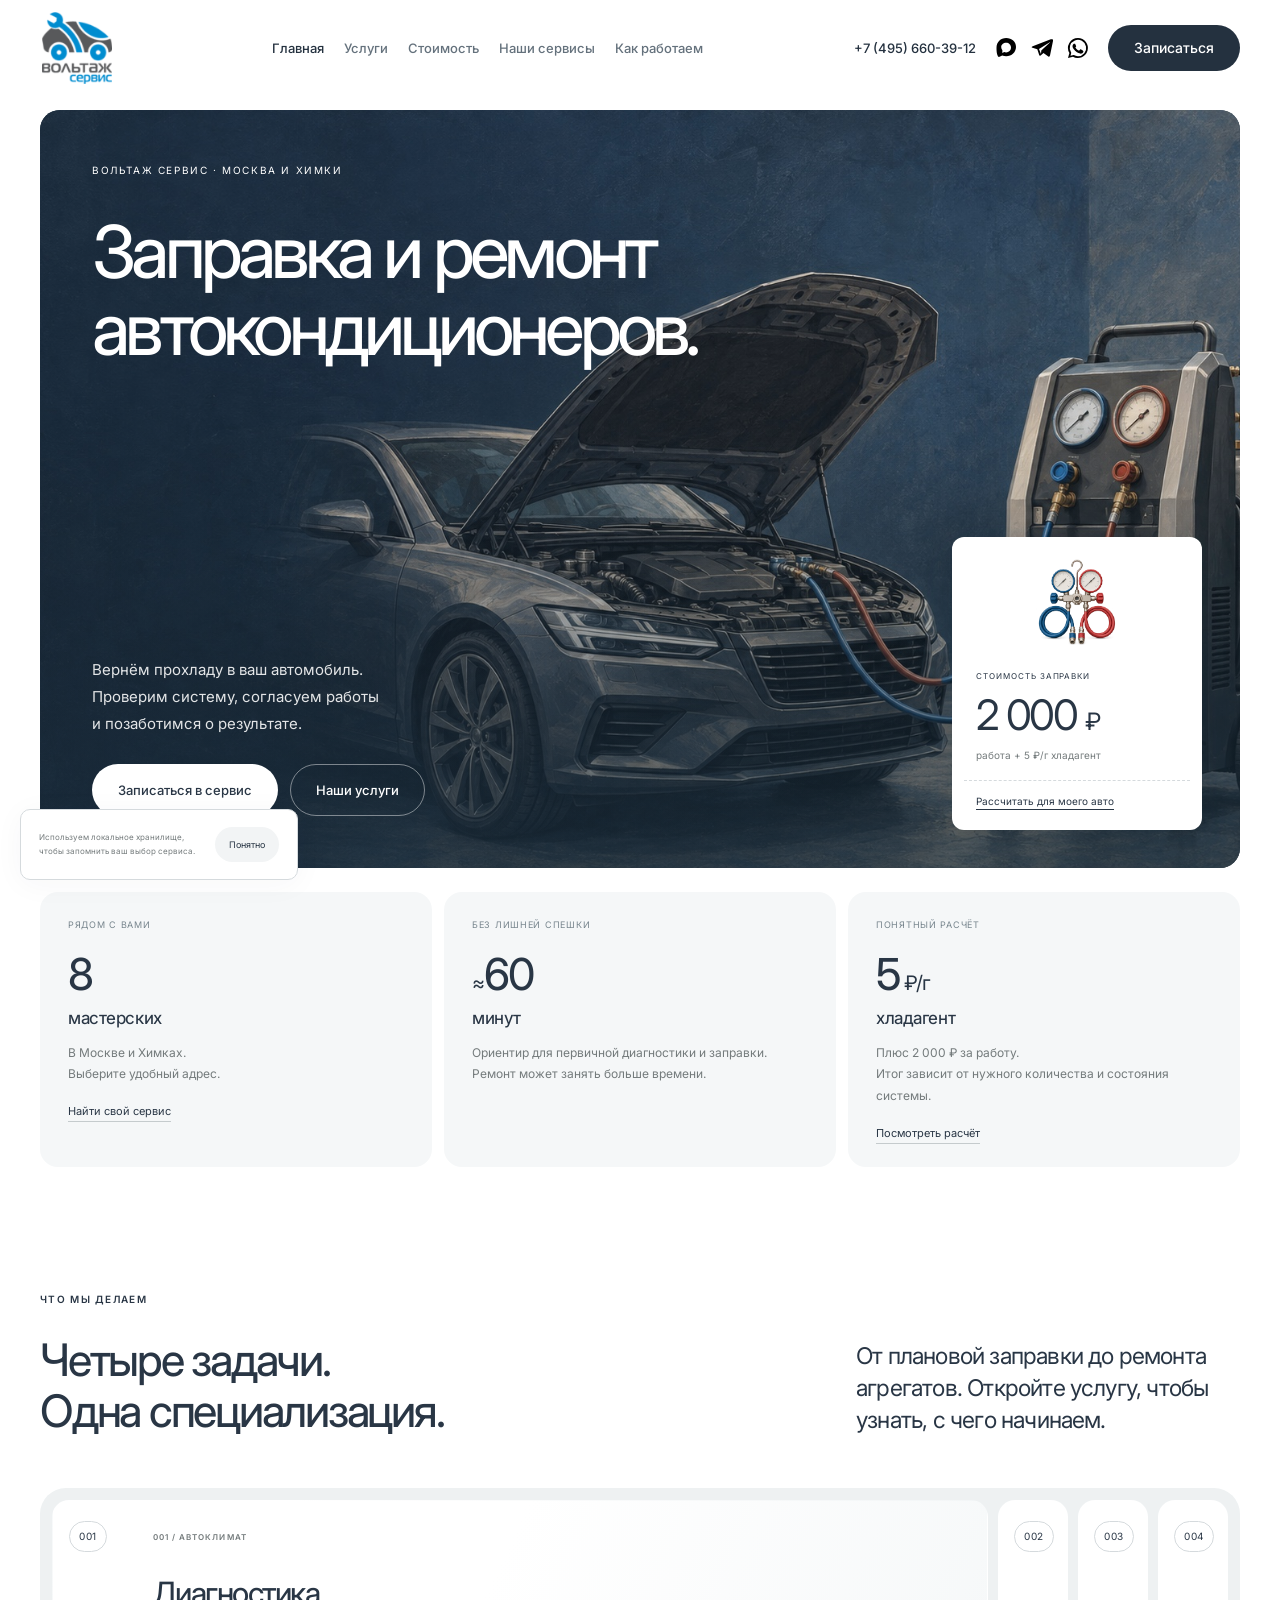
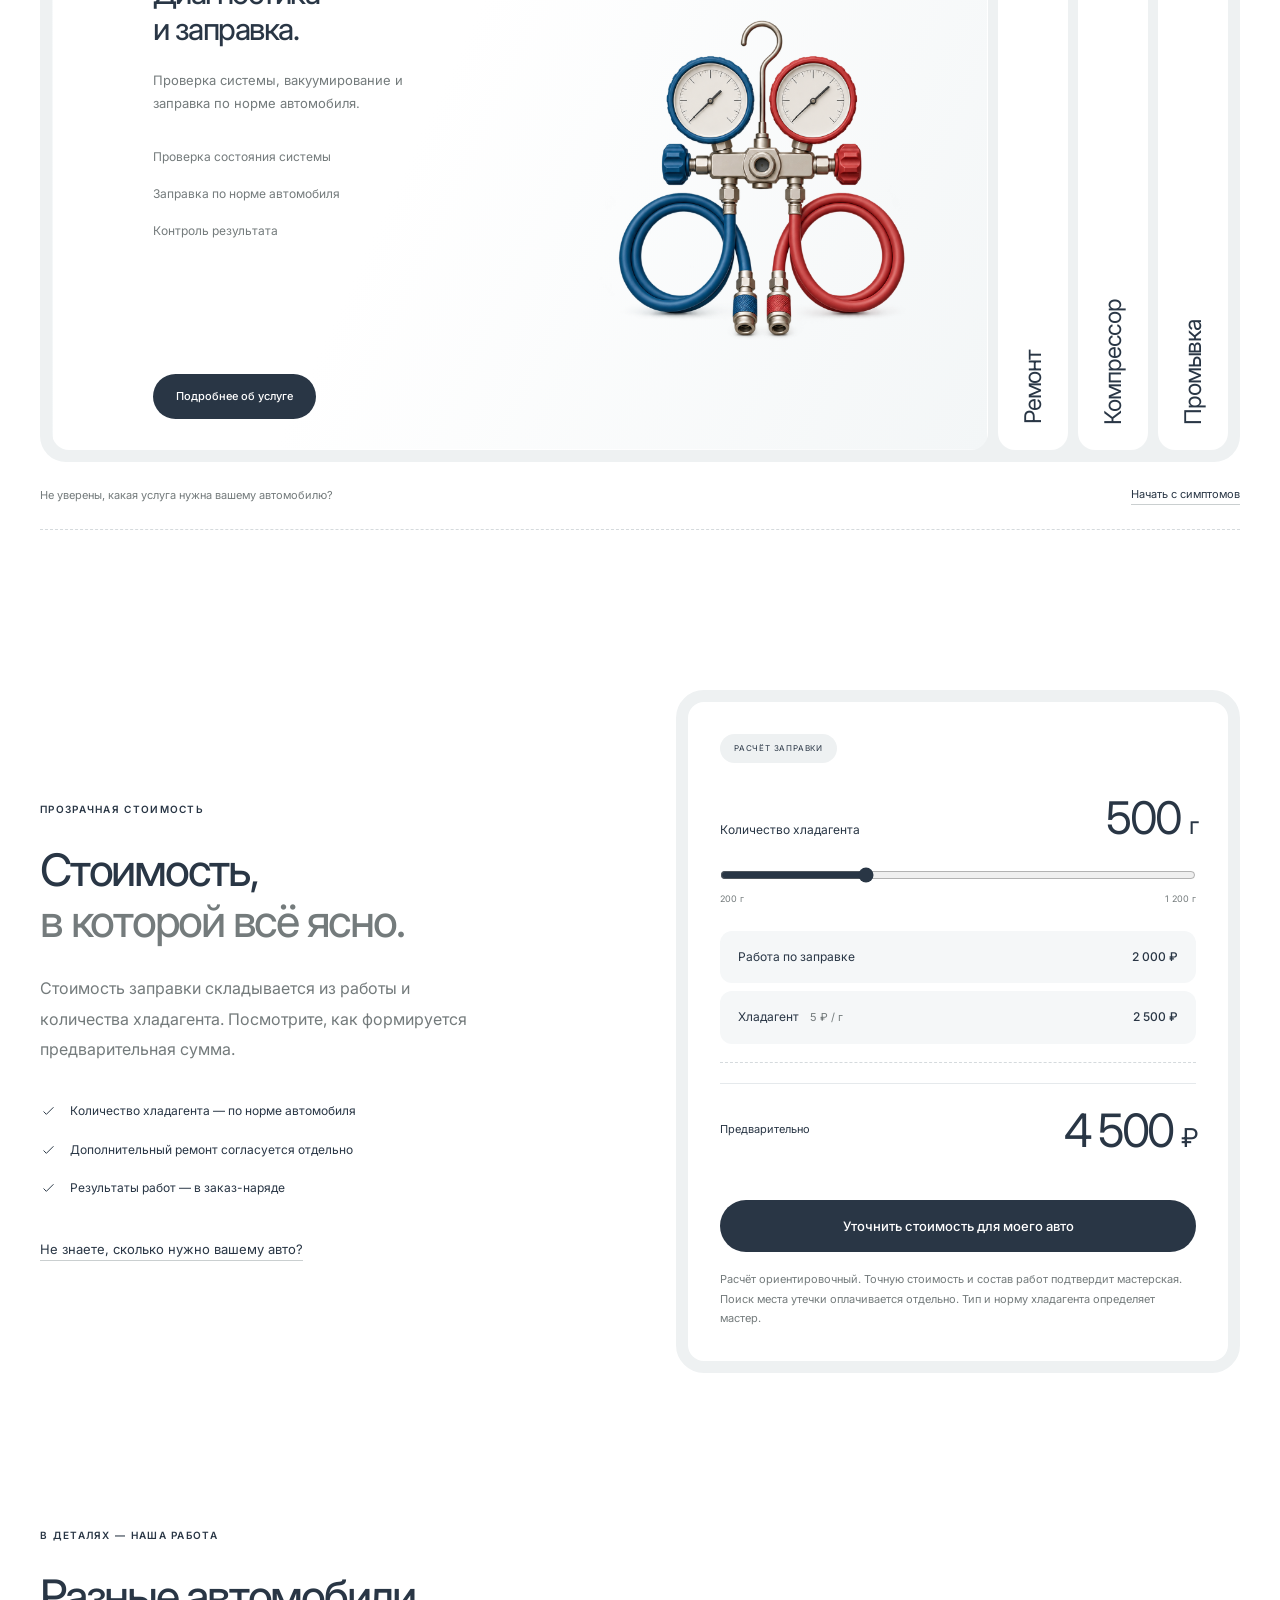
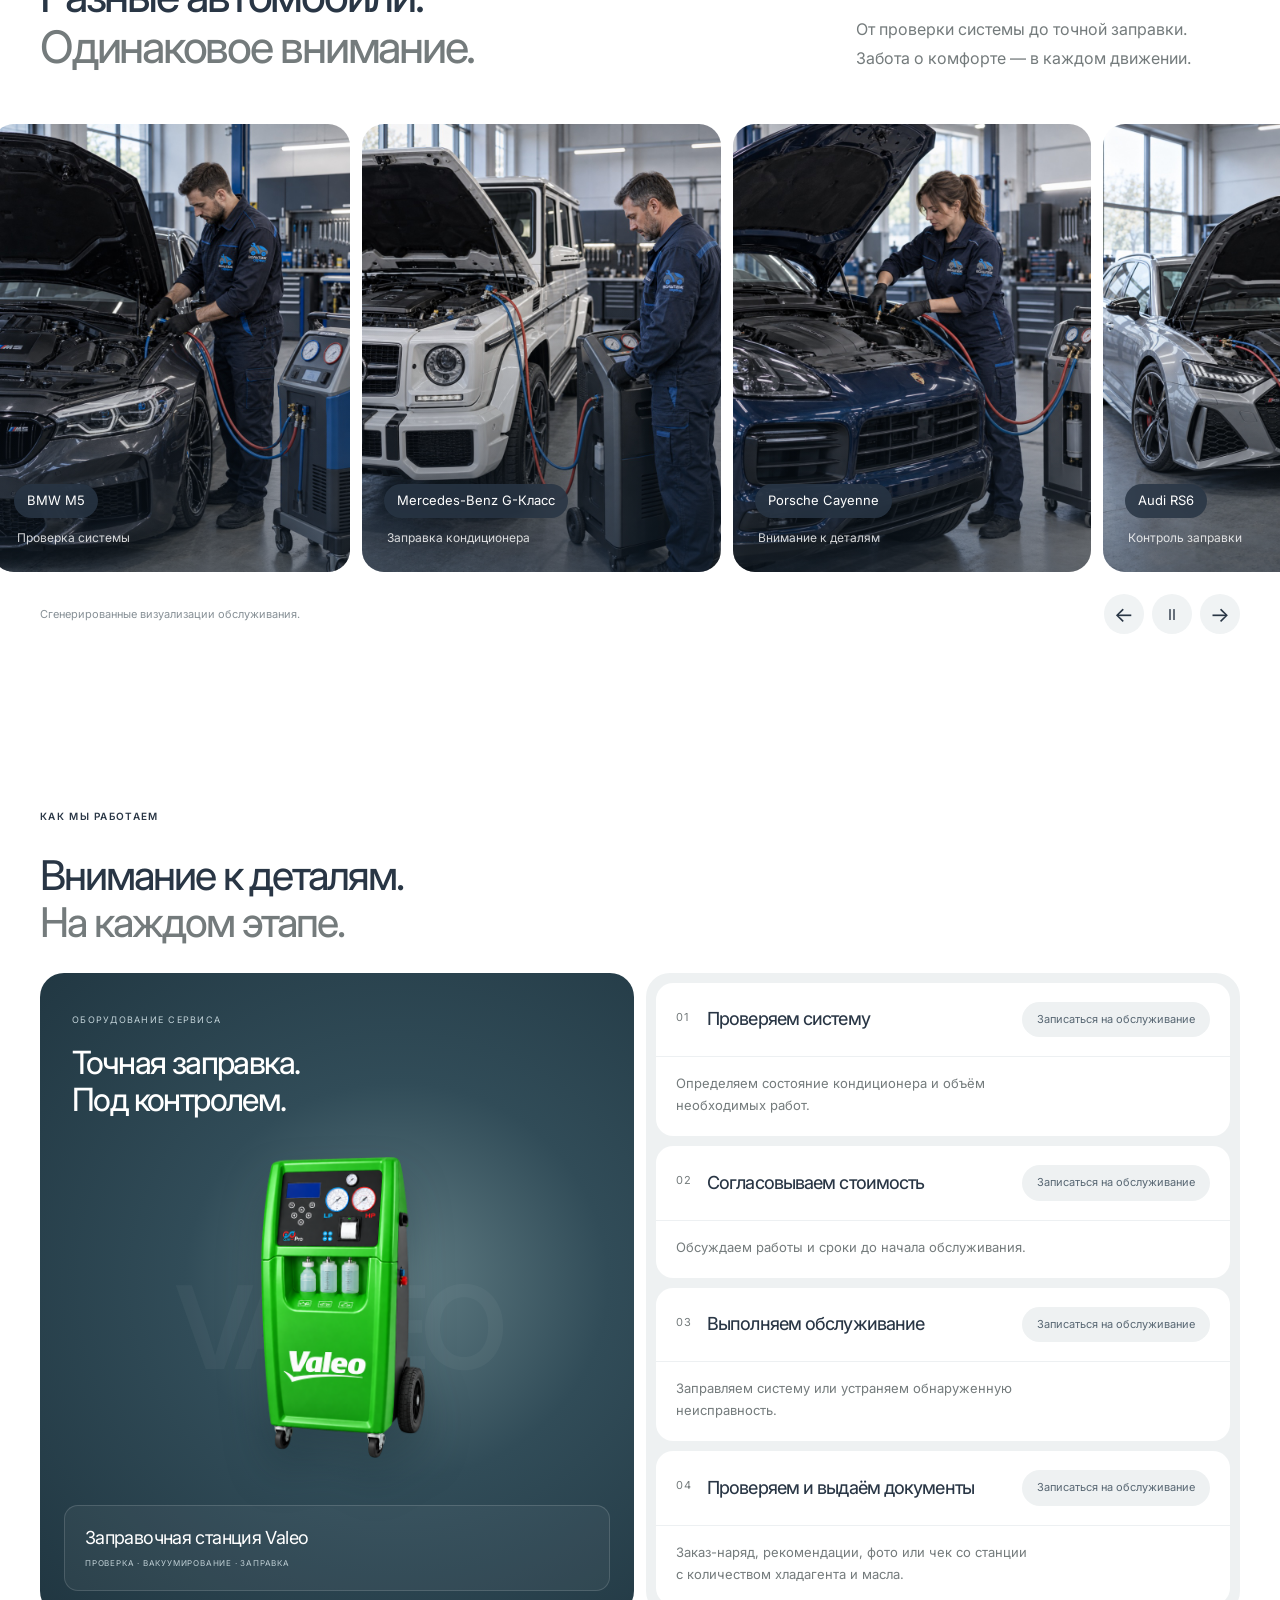
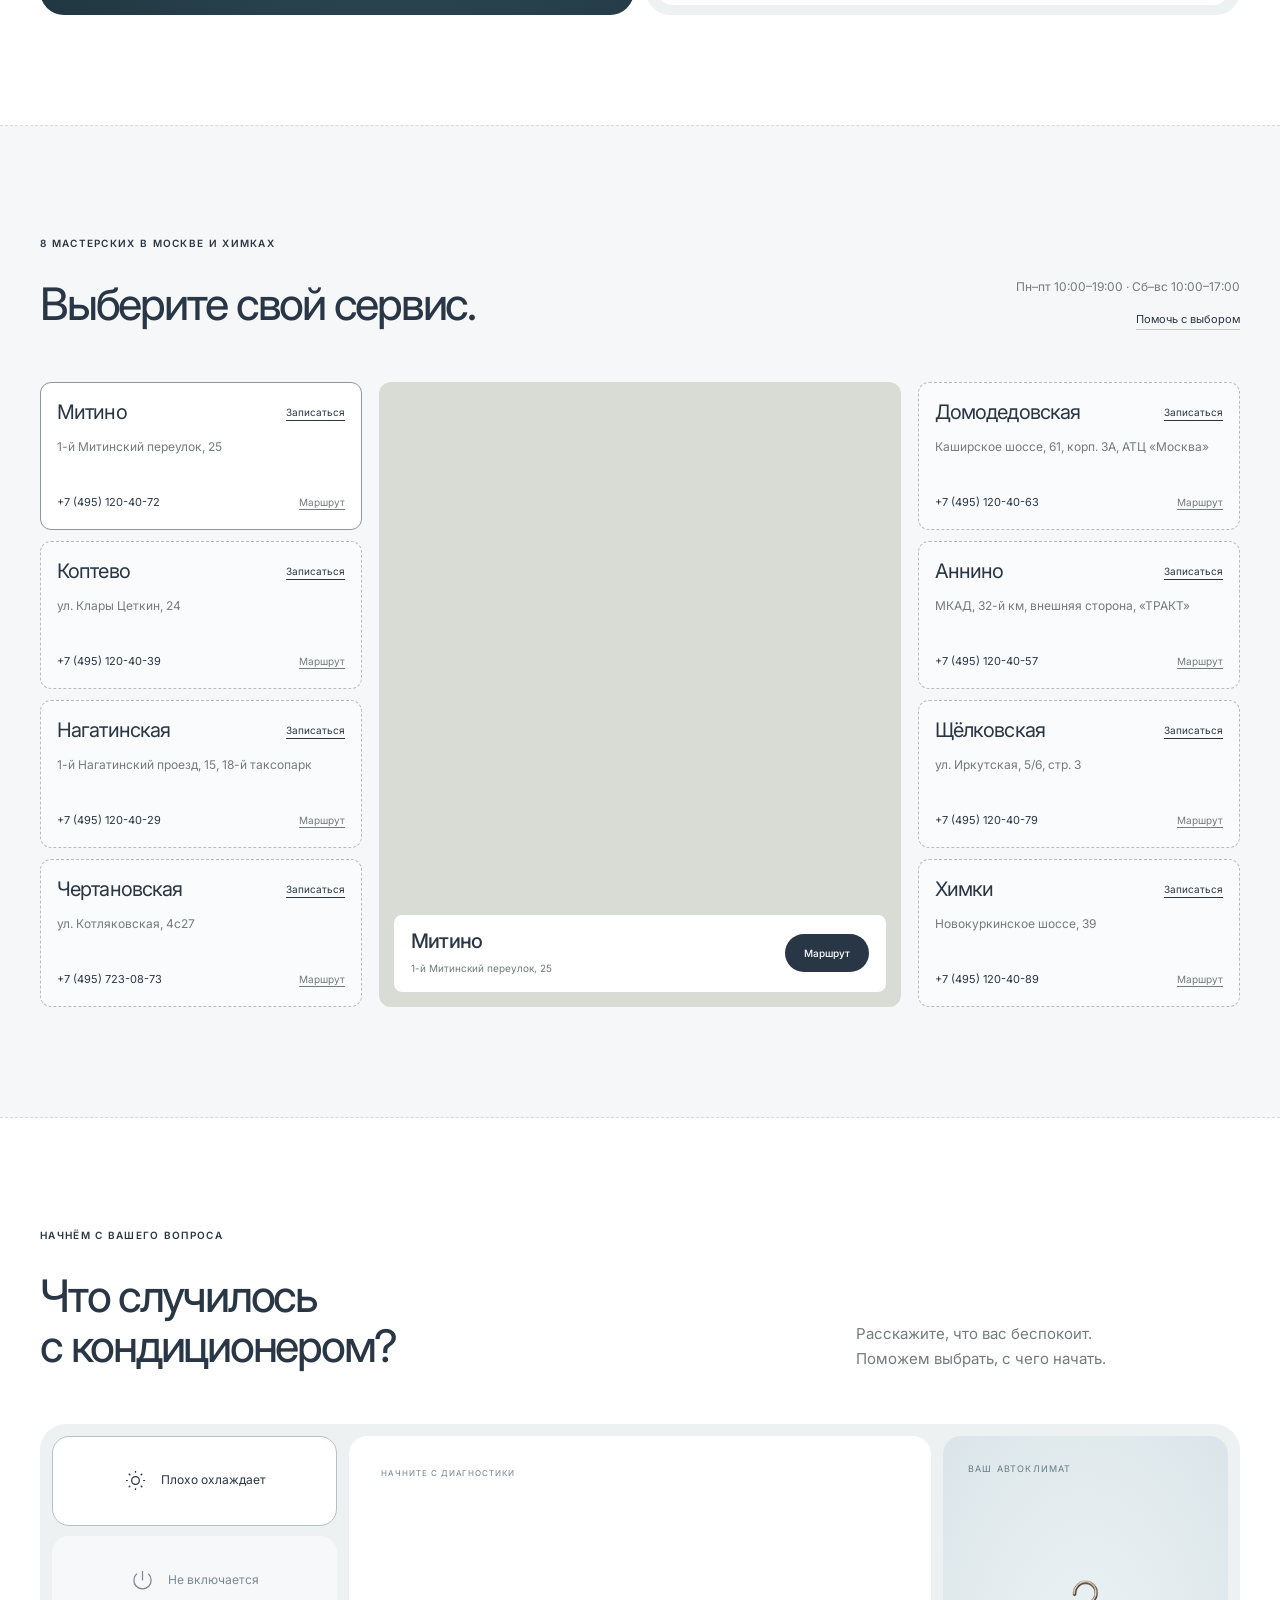
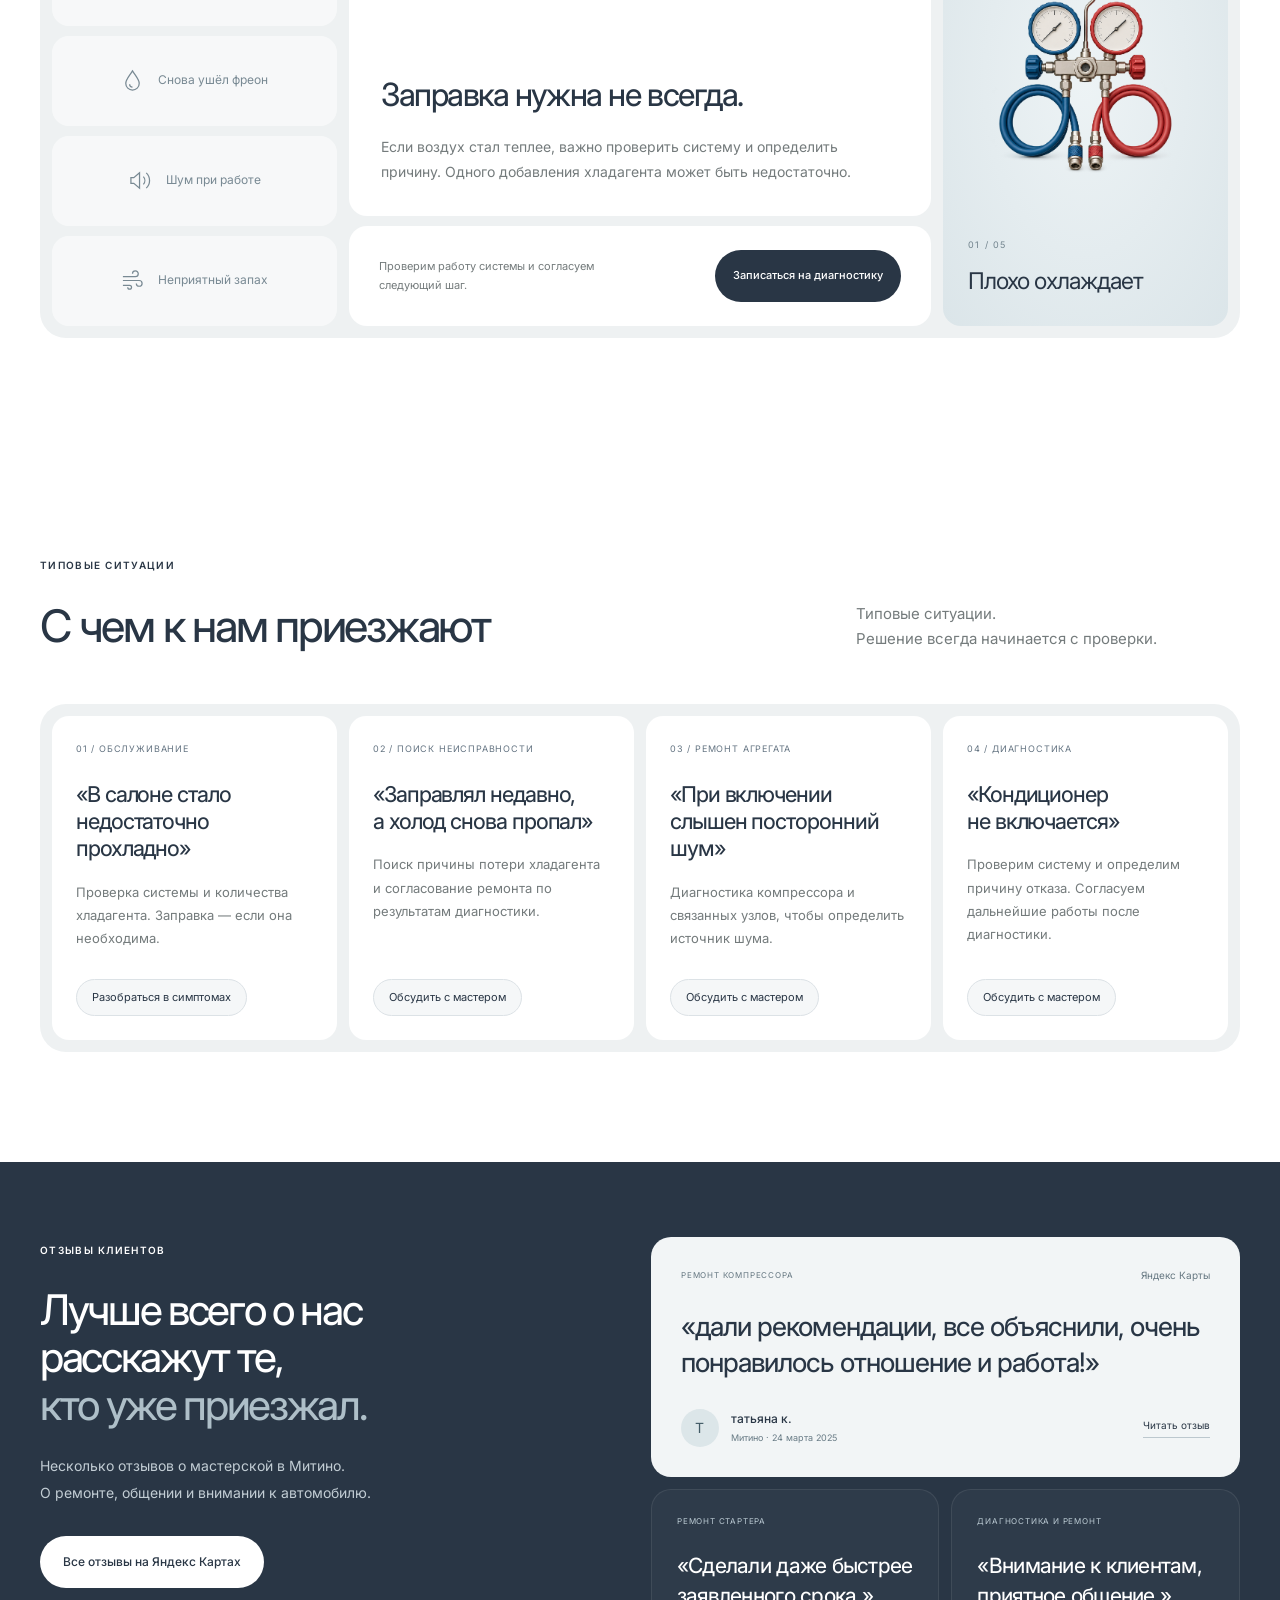
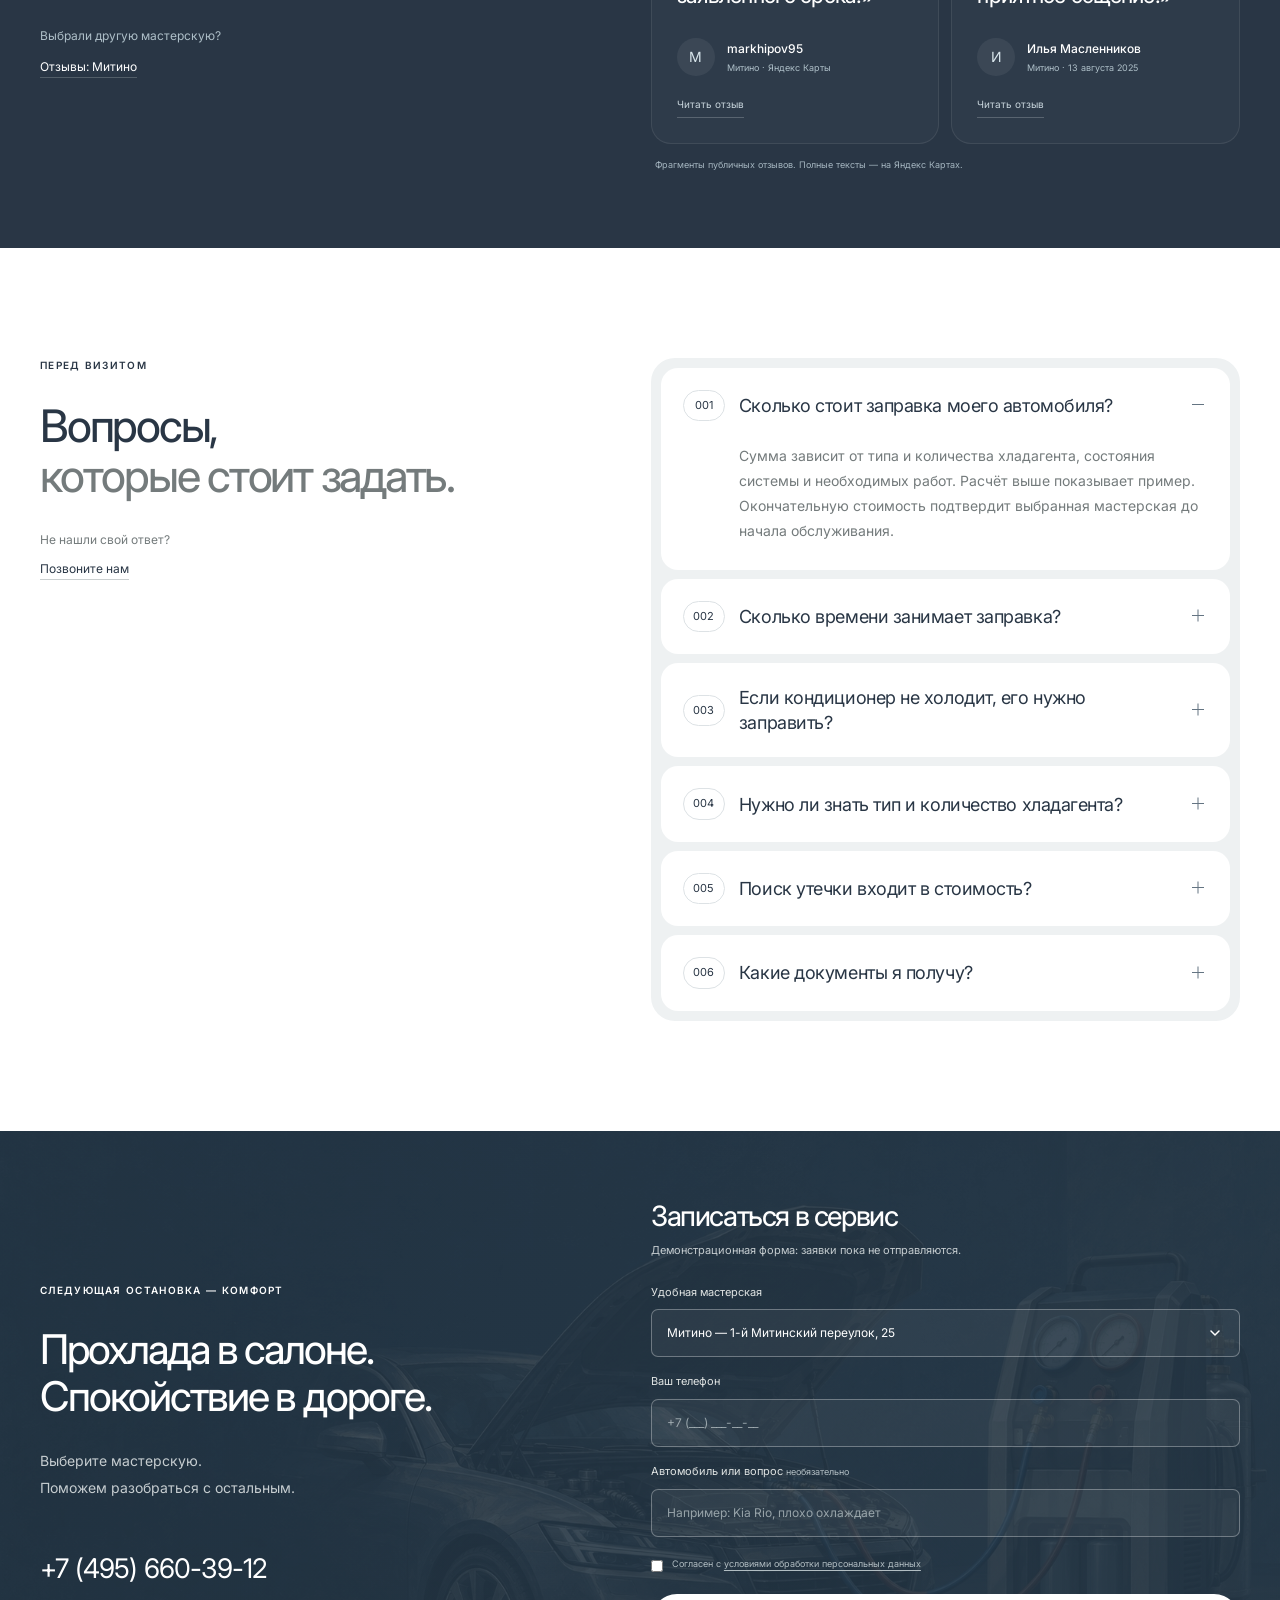
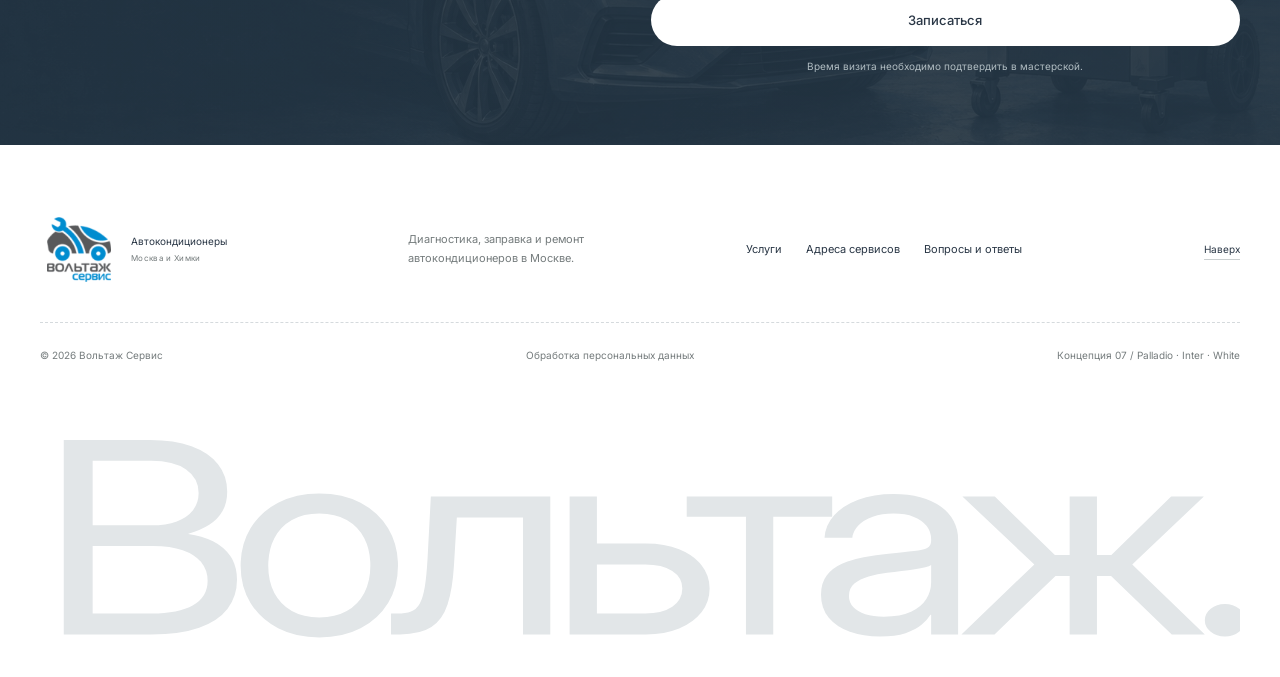
==== commit ec56983b: "Align contact icons after phone and remove inherited icon strokes" ====
--- a/index.html
+++ b/index.html
@@ -12,8 +12,8 @@
 <header class="header"><div class="wrap header-inner">
 <a class="brand" href="#top" aria-label="Вольтаж Сервис — на главную"><img class="original-logo" src="assets/original-logo.png" alt="Вольтаж Сервис"><span class="brand-specialty">Автокондиционеры<small>Москва и Химки</small></span></a>
 <nav class="desktop-nav" aria-label="Главное меню"><a href="#top" aria-current="location">Главная</a><a href="#services">Услуги</a><a href="#price">Стоимость</a><a href="#locations">Наши сервисы</a><a href="#approach">Как работаем</a></nav>
-<div class="header-actions"><div class="header-contact"><a class="phone" href="tel:+74956603912" aria-label="Позвонить: +7 (495) 660-39-12" title="+7 (495) 660-39-12">+7 (495) 660-39-12</a><div class="messengers" aria-label="Мессенджеры"><button class="messenger-icon" type="button" data-messenger="max" aria-label="MAX" title="MAX" disabled><svg viewBox="0 0 24 24" aria-hidden="true"><path fill-rule="evenodd" d="M12.2 2C6.6 2 2.5 6.1 2.5 11.8c0 2.8.1 6.1 1.4 8.5.3.6 1.1.8 1.7.5l2.6-1.4c1.2.5 2.5.8 4 .8 5.5 0 9.8-4.1 9.8-9.2C22 5.7 17.8 2 12.2 2Zm-.1 4.8c2.8 0 4.9 2.1 4.9 4.8 0 2.8-2.1 4.8-4.9 4.8-.7 0-1.3-.1-1.9-.4l-1.9 1 .1-2.8a5 5 0 0 1-1.2-3.1c0-2.4 2.2-4.3 4.9-4.3Z"/></svg></button><button class="messenger-icon" type="button" data-messenger="telegram" aria-label="Telegram" title="Telegram" disabled><svg viewBox="0 0 24 24" aria-hidden="true"><path d="M21.4 3.1 2.7 10.3c-1.3.5-1.3 1.2-.2 1.5l4.8 1.5 1.8 5.5c.2.7.1.9.9.9.6 0 .9-.3 1.2-.6l2.3-2.2 4.8 3.5c.9.5 1.5.2 1.7-.9l3-14.6c.3-1.3-.5-1.9-1.6-1.4ZM9 12.9l10.4-6.5c.5-.3.9-.1.5.2l-8.6 7.8-.3 3.7L9 12.9Z"/></svg></button><button class="messenger-icon" type="button" data-messenger="whatsapp" aria-label="WhatsApp" title="WhatsApp" disabled><svg viewBox="0 0 24 24" aria-hidden="true"><path fill-rule="evenodd" d="M12 2a10 10 0 0 0-8.6 15.1L2 22l5-1.3A10 10 0 1 0 12 2Zm0 18.2a8.2 8.2 0 0 1-4.2-1.1l-.3-.2-3 .8.8-2.9-.2-.3A8.2 8.2 0 1 1 12 20.2Zm4.5-6.1c-.3-.1-1.5-.7-1.8-.8-.2-.1-.4-.1-.6.2l-.8 1c-.2.2-.3.2-.6.1-1.5-.7-2.5-1.6-3.2-2.8-.2-.3 0-.4.1-.6l.5-.6c.1-.2.1-.3 0-.5l-.8-1.9c-.2-.5-.4-.4-.6-.4h-.5c-.2 0-.5.1-.7.3-.7.7-1 1.4-1 2.2 0 1.3 1 2.6 1.2 2.8.1.2 2 3 4.8 4 .7.3 1.2.4 1.7.5.7.1 1.6-.1 2.1-.4.6-.4 1-1.2 1.1-1.8.1-.2 0-.4-.2-.5l-.7-.3Z"/></svg></button></div></div><button class="button small header-book" data-book>Записаться</button><button class="menu-toggle" aria-label="Открыть меню" aria-expanded="false"><span></span><span></span></button></div>
-</div><nav class="mobile-nav" aria-label="Меню сайта" hidden><a href="#services">Услуги</a><a href="#price">Стоимость</a><a href="#locations">Наши сервисы</a><a href="#approach">Как работаем</a><a href="tel:+74956603912">+7 (495) 660-39-12</a><div class="messengers mobile-messengers" aria-label="Мессенджеры"><button class="messenger-icon" type="button" data-messenger="max" aria-label="MAX" title="MAX" disabled><svg viewBox="0 0 24 24" aria-hidden="true"><path fill-rule="evenodd" d="M12.2 2C6.6 2 2.5 6.1 2.5 11.8c0 2.8.1 6.1 1.4 8.5.3.6 1.1.8 1.7.5l2.6-1.4c1.2.5 2.5.8 4 .8 5.5 0 9.8-4.1 9.8-9.2C22 5.7 17.8 2 12.2 2Zm-.1 4.8c2.8 0 4.9 2.1 4.9 4.8 0 2.8-2.1 4.8-4.9 4.8-.7 0-1.3-.1-1.9-.4l-1.9 1 .1-2.8a5 5 0 0 1-1.2-3.1c0-2.4 2.2-4.3 4.9-4.3Z"/></svg></button><button class="messenger-icon" type="button" data-messenger="telegram" aria-label="Telegram" title="Telegram" disabled><svg viewBox="0 0 24 24" aria-hidden="true"><path d="M21.4 3.1 2.7 10.3c-1.3.5-1.3 1.2-.2 1.5l4.8 1.5 1.8 5.5c.2.7.1.9.9.9.6 0 .9-.3 1.2-.6l2.3-2.2 4.8 3.5c.9.5 1.5.2 1.7-.9l3-14.6c.3-1.3-.5-1.9-1.6-1.4ZM9 12.9l10.4-6.5c.5-.3.9-.1.5.2l-8.6 7.8-.3 3.7L9 12.9Z"/></svg></button><button class="messenger-icon" type="button" data-messenger="whatsapp" aria-label="WhatsApp" title="WhatsApp" disabled><svg viewBox="0 0 24 24" aria-hidden="true"><path fill-rule="evenodd" d="M12 2a10 10 0 0 0-8.6 15.1L2 22l5-1.3A10 10 0 1 0 12 2Zm0 18.2a8.2 8.2 0 0 1-4.2-1.1l-.3-.2-3 .8.8-2.9-.2-.3A8.2 8.2 0 1 1 12 20.2Zm4.5-6.1c-.3-.1-1.5-.7-1.8-.8-.2-.1-.4-.1-.6.2l-.8 1c-.2.2-.3.2-.6.1-1.5-.7-2.5-1.6-3.2-2.8-.2-.3 0-.4.1-.6l.5-.6c.1-.2.1-.3 0-.5l-.8-1.9c-.2-.5-.4-.4-.6-.4h-.5c-.2 0-.5.1-.7.3-.7.7-1 1.4-1 2.2 0 1.3 1 2.6 1.2 2.8.1.2 2 3 4.8 4 .7.3 1.2.4 1.7.5.7.1 1.6-.1 2.1-.4.6-.4 1-1.2 1.1-1.8.1-.2 0-.4-.2-.5l-.7-.3Z"/></svg></button></div></nav></header>
+<div class="header-actions"><div class="header-contact"><a class="phone" href="tel:+74956603912" aria-label="Позвонить: +7 (495) 660-39-12" title="+7 (495) 660-39-12">+7 (495) 660-39-12</a><div class="messengers" aria-label="Мессенджеры"><span class="messenger-icon" data-messenger="max" aria-label="MAX" title="MAX" role="img"><svg viewBox="0 0 24 24" aria-hidden="true"><path fill-rule="evenodd" d="M12.2 2C6.6 2 2.5 6.1 2.5 11.8c0 2.8.1 6.1 1.4 8.5.3.6 1.1.8 1.7.5l2.6-1.4c1.2.5 2.5.8 4 .8 5.5 0 9.8-4.1 9.8-9.2C22 5.7 17.8 2 12.2 2Zm-.1 4.8c2.8 0 4.9 2.1 4.9 4.8 0 2.8-2.1 4.8-4.9 4.8-.7 0-1.3-.1-1.9-.4l-1.9 1 .1-2.8a5 5 0 0 1-1.2-3.1c0-2.4 2.2-4.3 4.9-4.3Z"/></svg></span><span class="messenger-icon" data-messenger="telegram" aria-label="Telegram" title="Telegram" role="img"><svg viewBox="0 0 24 24" aria-hidden="true"><path d="M21.4 3.1 2.7 10.3c-1.3.5-1.3 1.2-.2 1.5l4.8 1.5 1.8 5.5c.2.7.1.9.9.9.6 0 .9-.3 1.2-.6l2.3-2.2 4.8 3.5c.9.5 1.5.2 1.7-.9l3-14.6c.3-1.3-.5-1.9-1.6-1.4ZM9 12.9l10.4-6.5c.5-.3.9-.1.5.2l-8.6 7.8-.3 3.7L9 12.9Z"/></svg></span><span class="messenger-icon" data-messenger="whatsapp" aria-label="WhatsApp" title="WhatsApp" role="img"><svg viewBox="0 0 24 24" aria-hidden="true"><path fill-rule="evenodd" d="M12 2a10 10 0 0 0-8.6 15.1L2 22l5-1.3A10 10 0 1 0 12 2Zm0 18.2a8.2 8.2 0 0 1-4.2-1.1l-.3-.2-3 .8.8-2.9-.2-.3A8.2 8.2 0 1 1 12 20.2Zm4.5-6.1c-.3-.1-1.5-.7-1.8-.8-.2-.1-.4-.1-.6.2l-.8 1c-.2.2-.3.2-.6.1-1.5-.7-2.5-1.6-3.2-2.8-.2-.3 0-.4.1-.6l.5-.6c.1-.2.1-.3 0-.5l-.8-1.9c-.2-.5-.4-.4-.6-.4h-.5c-.2 0-.5.1-.7.3-.7.7-1 1.4-1 2.2 0 1.3 1 2.6 1.2 2.8.1.2 2 3 4.8 4 .7.3 1.2.4 1.7.5.7.1 1.6-.1 2.1-.4.6-.4 1-1.2 1.1-1.8.1-.2 0-.4-.2-.5l-.7-.3Z"/></svg></span></div></div><button class="button small header-book" data-book>Записаться</button><button class="menu-toggle" aria-label="Открыть меню" aria-expanded="false"><span></span><span></span></button></div>
+</div><nav class="mobile-nav" aria-label="Меню сайта" hidden><a href="#services">Услуги</a><a href="#price">Стоимость</a><a href="#locations">Наши сервисы</a><a href="#approach">Как работаем</a><div class="mobile-contact"><a href="tel:+74956603912">+7 (495) 660-39-12</a><div class="messengers mobile-messengers" aria-label="Мессенджеры"><span class="messenger-icon" data-messenger="max" aria-label="MAX" title="MAX" role="img"><svg viewBox="0 0 24 24" aria-hidden="true"><path fill-rule="evenodd" d="M12.2 2C6.6 2 2.5 6.1 2.5 11.8c0 2.8.1 6.1 1.4 8.5.3.6 1.1.8 1.7.5l2.6-1.4c1.2.5 2.5.8 4 .8 5.5 0 9.8-4.1 9.8-9.2C22 5.7 17.8 2 12.2 2Zm-.1 4.8c2.8 0 4.9 2.1 4.9 4.8 0 2.8-2.1 4.8-4.9 4.8-.7 0-1.3-.1-1.9-.4l-1.9 1 .1-2.8a5 5 0 0 1-1.2-3.1c0-2.4 2.2-4.3 4.9-4.3Z"/></svg></span><span class="messenger-icon" data-messenger="telegram" aria-label="Telegram" title="Telegram" role="img"><svg viewBox="0 0 24 24" aria-hidden="true"><path d="M21.4 3.1 2.7 10.3c-1.3.5-1.3 1.2-.2 1.5l4.8 1.5 1.8 5.5c.2.7.1.9.9.9.6 0 .9-.3 1.2-.6l2.3-2.2 4.8 3.5c.9.5 1.5.2 1.7-.9l3-14.6c.3-1.3-.5-1.9-1.6-1.4ZM9 12.9l10.4-6.5c.5-.3.9-.1.5.2l-8.6 7.8-.3 3.7L9 12.9Z"/></svg></span><span class="messenger-icon" data-messenger="whatsapp" aria-label="WhatsApp" title="WhatsApp" role="img"><svg viewBox="0 0 24 24" aria-hidden="true"><path fill-rule="evenodd" d="M12 2a10 10 0 0 0-8.6 15.1L2 22l5-1.3A10 10 0 1 0 12 2Zm0 18.2a8.2 8.2 0 0 1-4.2-1.1l-.3-.2-3 .8.8-2.9-.2-.3A8.2 8.2 0 1 1 12 20.2Zm4.5-6.1c-.3-.1-1.5-.7-1.8-.8-.2-.1-.4-.1-.6.2l-.8 1c-.2.2-.3.2-.6.1-1.5-.7-2.5-1.6-3.2-2.8-.2-.3 0-.4.1-.6l.5-.6c.1-.2.1-.3 0-.5l-.8-1.9c-.2-.5-.4-.4-.6-.4h-.5c-.2 0-.5.1-.7.3-.7.7-1 1.4-1 2.2 0 1.3 1 2.6 1.2 2.8.1.2 2 3 4.8 4 .7.3 1.2.4 1.7.5.7.1 1.6-.1 2.1-.4.6-.4 1-1.2 1.1-1.8.1-.2 0-.4-.2-.5l-.7-.3Z"/></svg></span></div></div></nav></header>
 <main>
 <section class="hero wrap" aria-labelledby="hero-title"><img class="hero-image" src="assets/hero-palladio.jpg" alt="Живописная рекламная иллюстрация обслуживания автокондиционера" fetchpriority="high"><div class="hero-shade"></div>
 <div class="hero-copy"><div class="hero-kicker">ВОЛЬТАЖ СЕРВИС · МОСКВА И ХИМКИ</div><h1 id="hero-title">Заправка и ремонт<br>автокондиционеров.</h1><div class="hero-lower"><p class="hero-desc">Вернём прохладу в ваш автомобиль.<br>Проверим систему, согласуем работы<br>и позаботимся о результате.</p><div class="hero-actions"><button class="button light-button" data-book>Записаться в сервис</button><a href="#services" class="button outline-button">Наши услуги</a></div></div></div>
--- a/header.css
+++ b/header.css
@@ -16,18 +16,20 @@
 .header .mobile-nav{top:calc(100% + 4px);right:40px;border:1px solid #edf0f2;border-radius:16px;padding:12px;background:#fff}
 .header .mobile-nav a{padding:13px 15px;border:0;border-radius:6px}
 .header .mobile-nav a:hover{background:#f5f6f7}
-@media(max-width:1200px){.header .header-inner{gap:24px}.header .desktop-nav{gap:22px}.header .phone{display:none}}
-@media(min-width:861px){.header .mobile-nav{display:none!important}}
-@media(max-width:860px){.header .header-inner{height:84px;display:flex;justify-content:space-between;gap:18px}.header .desktop-nav{display:none}.header .original-logo{width:66px;height:64px}.header .menu-toggle{display:flex}.header .mobile-nav:not([hidden]){display:block!important}.header .header-actions{gap:12px}}
+@media(max-width:1350px){.header .header-inner{gap:24px}.header .desktop-nav{gap:20px;font-size:13px}.header .brand{width:80px}.header .header-actions{gap:18px}}
+@media(min-width:1101px){.header .mobile-nav{display:none!important}}
+@media(max-width:1100px){.header .header-inner{height:84px;display:flex;justify-content:space-between;gap:18px}.header .desktop-nav{display:none}.header .original-logo{width:66px;height:64px}.header .menu-toggle{display:flex}.header .mobile-nav:not([hidden]){display:block!important}.header .header-actions{gap:12px}}
 @media(max-width:480px){.header{margin-bottom:10px}.header .header-inner{height:78px;gap:12px}.header .brand{width:65px}.header .original-logo{width:61px;height:59px}.header .header-actions{gap:9px}.header .header-book{height:42px;min-height:42px;padding:0 21px;font-size:12px}.header .mobile-nav{left:16px;right:16px;width:auto}}
 @media(prefers-reduced-motion:reduce){.header .desktop-nav a,.header .header-book{transition:none}}
 
-.header-contact{display:flex;flex-direction:column;align-items:center;gap:3px}
-.messengers{display:flex;align-items:center;justify-content:center;gap:8px}
-.messenger-icon{display:grid;place-items:center;width:30px;height:30px;padding:4px;border:0;background:transparent;border-radius:50%;color:#111;cursor:default;transition:background .2s}
-.messenger-icon svg{width:22px;height:22px;fill:currentColor}
-.messenger-icon:disabled{opacity:1;color:#111}
-.messenger-icon:focus-visible{outline:2px solid #24313f;outline-offset:2px}
-.mobile-messengers{justify-content:flex-start;padding:4px 11px 8px}
-@media(max-width:1000px){.header .desktop-nav{gap:14px;font-size:13px}.header .header-inner{gap:16px}}
-@media(max-width:860px){.header-contact{display:none}}
+/* Contact marks use filled silhouettes, isolated from the site's outlined SVGs. */
+.header-contact{display:flex;align-items:center;gap:18px;flex-shrink:0}
+.messengers{display:flex;align-items:center;justify-content:center;gap:12px;background:none}
+.messenger-icon{display:flex;align-items:center;justify-content:center;width:24px;height:24px;padding:0;border:0;border-radius:0;background:none;box-shadow:none;color:#000;line-height:1;flex-shrink:0}
+.messenger-icon svg{display:block;width:24px;height:24px;fill:currentColor;stroke:none;stroke-width:0;filter:none;overflow:visible}
+.mobile-contact{display:flex;align-items:center;justify-content:space-between;gap:12px;margin-top:8px;padding:12px 8px 8px}
+.header .mobile-contact>a{padding:0;font-size:12px;white-space:nowrap}
+.mobile-messengers{gap:8px}
+.mobile-messengers .messenger-icon,.mobile-messengers svg{width:20px;height:20px}
+@media(min-width:721px) and (max-width:1100px){.header .mobile-nav{width:350px}}
+@media(max-width:720px){.header-contact{display:none}}
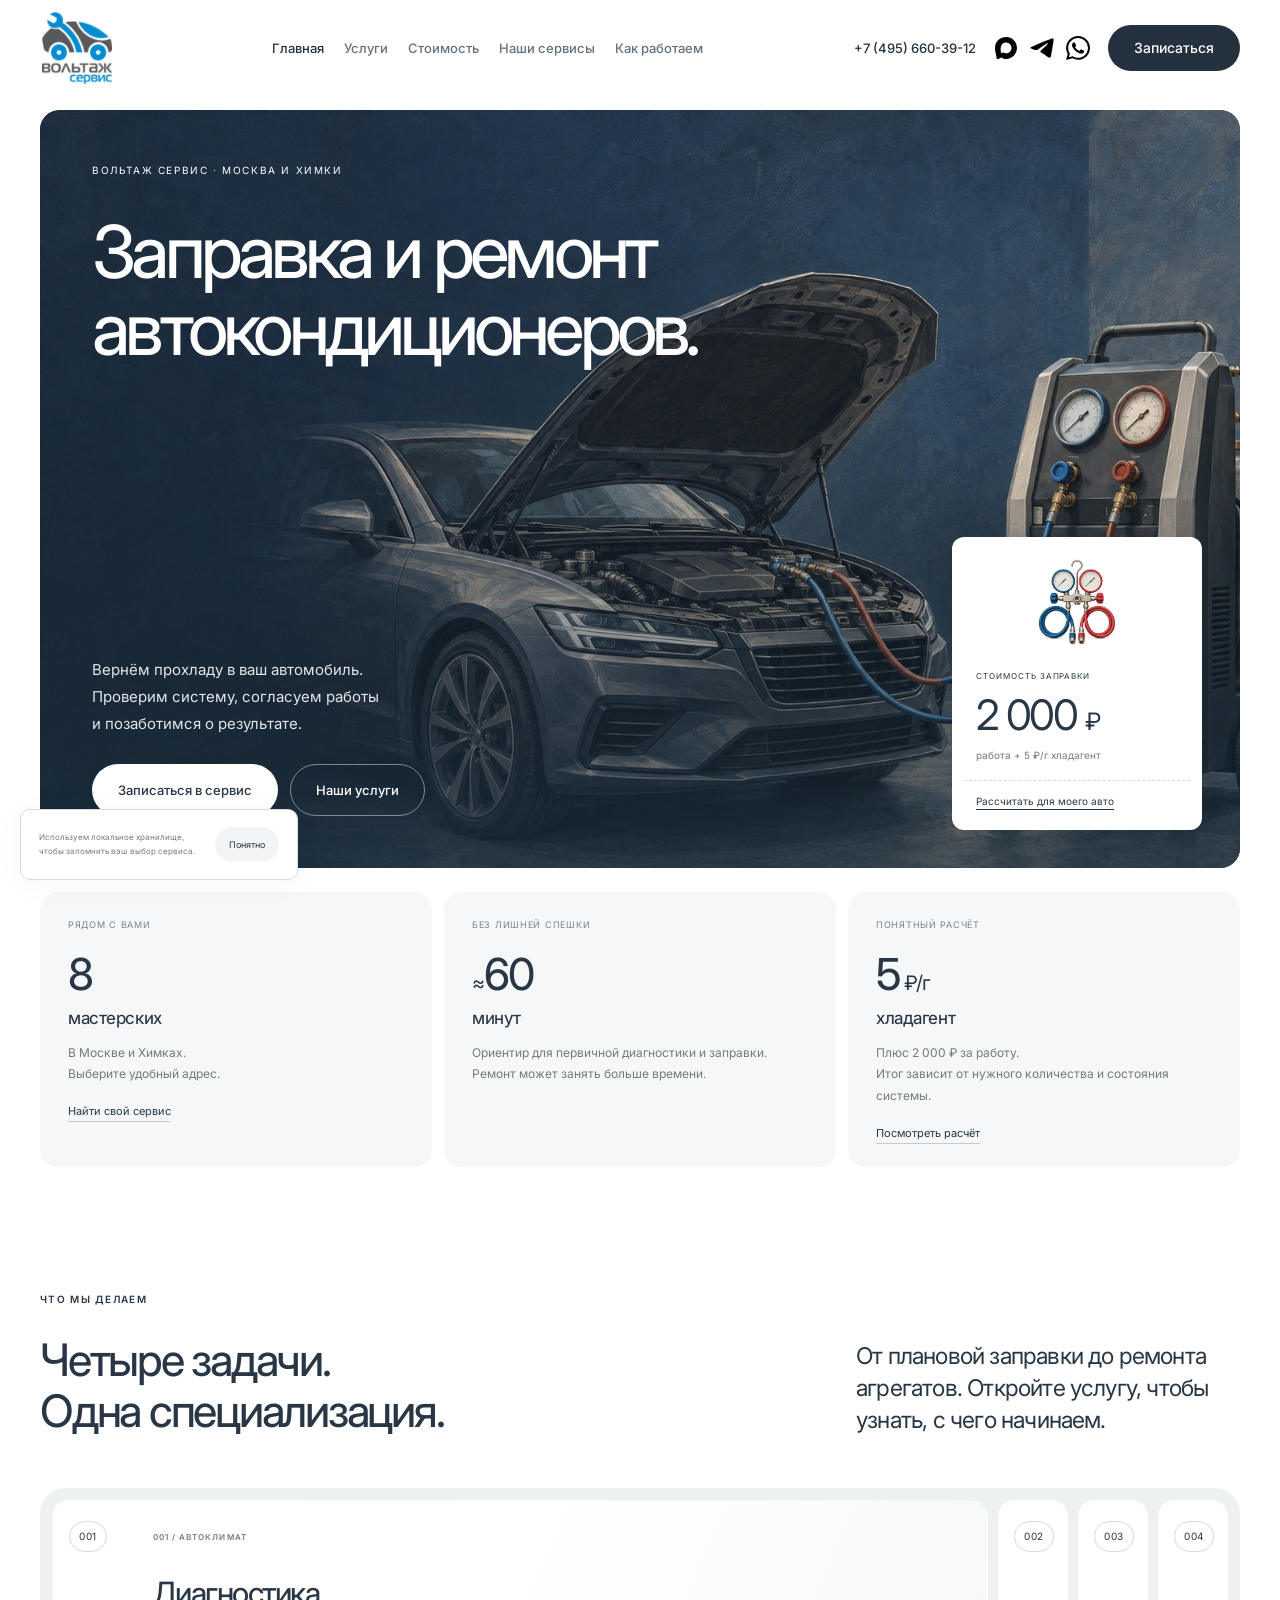
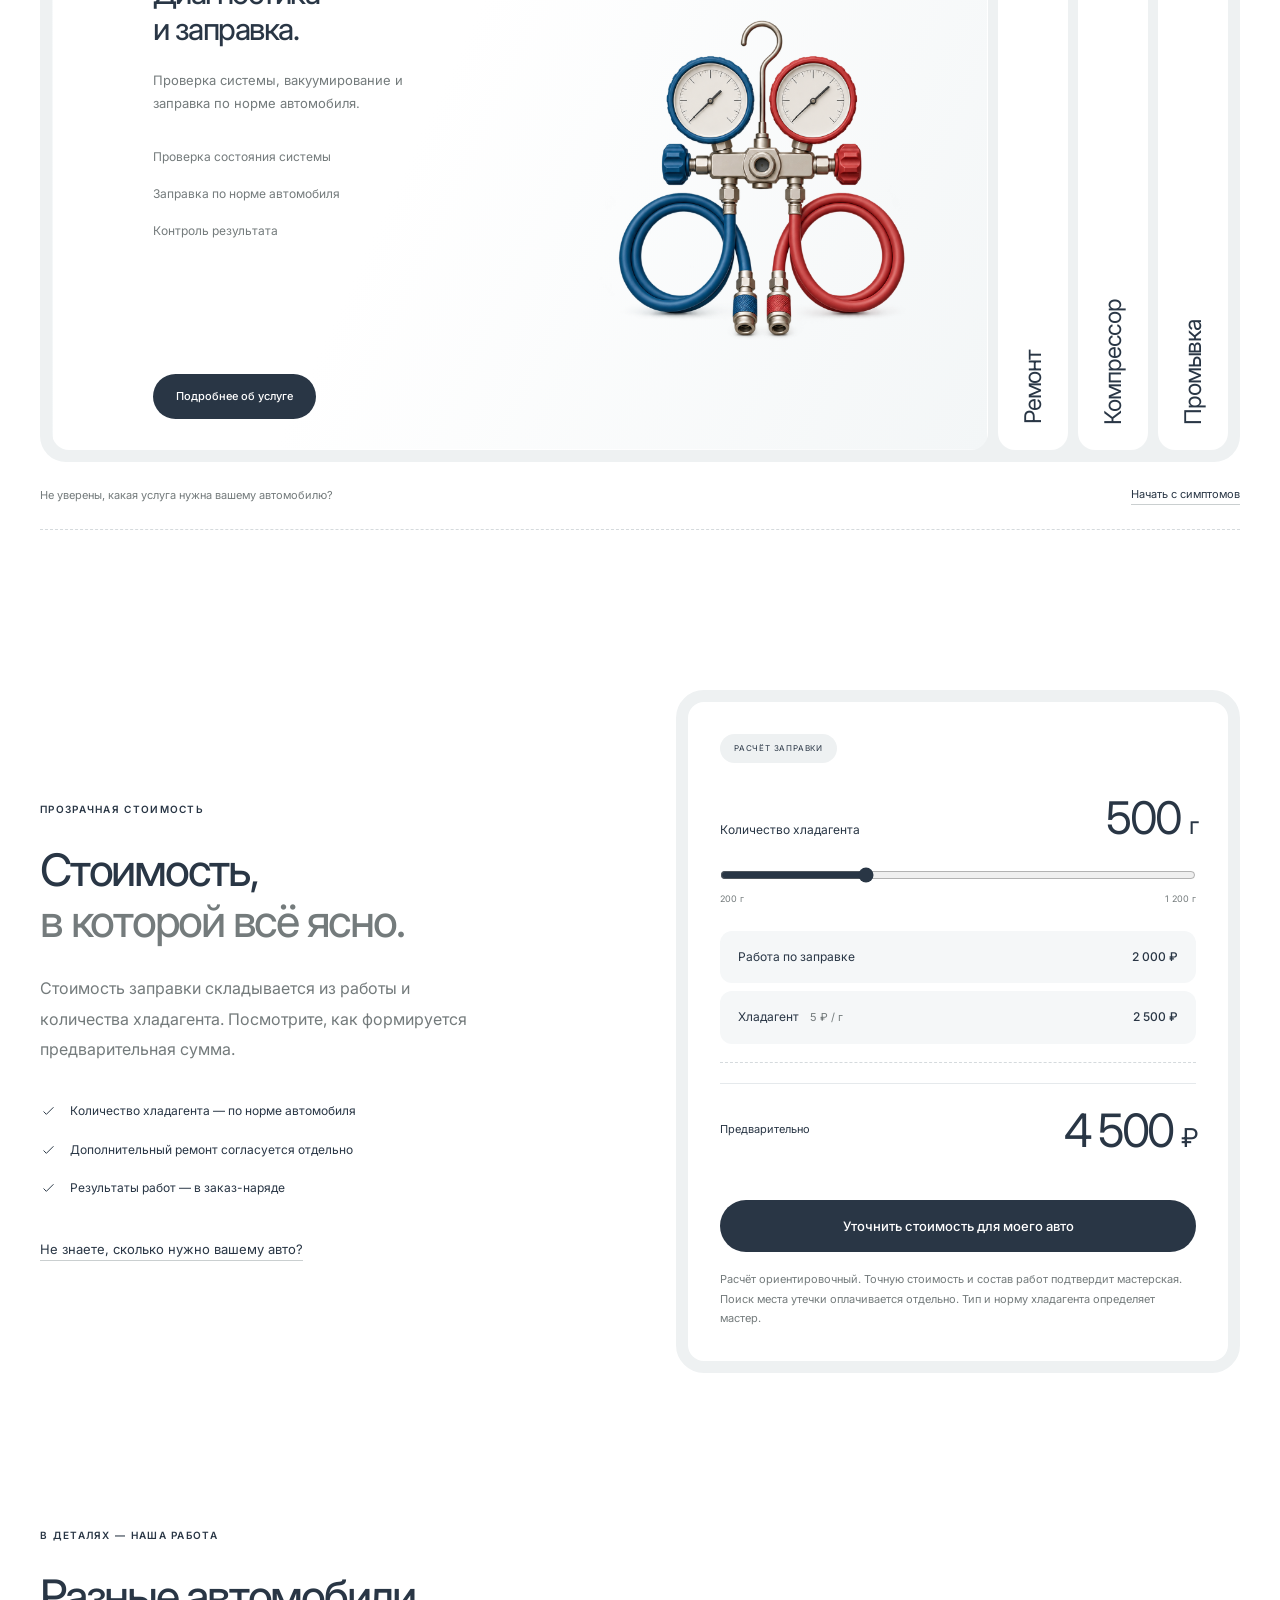
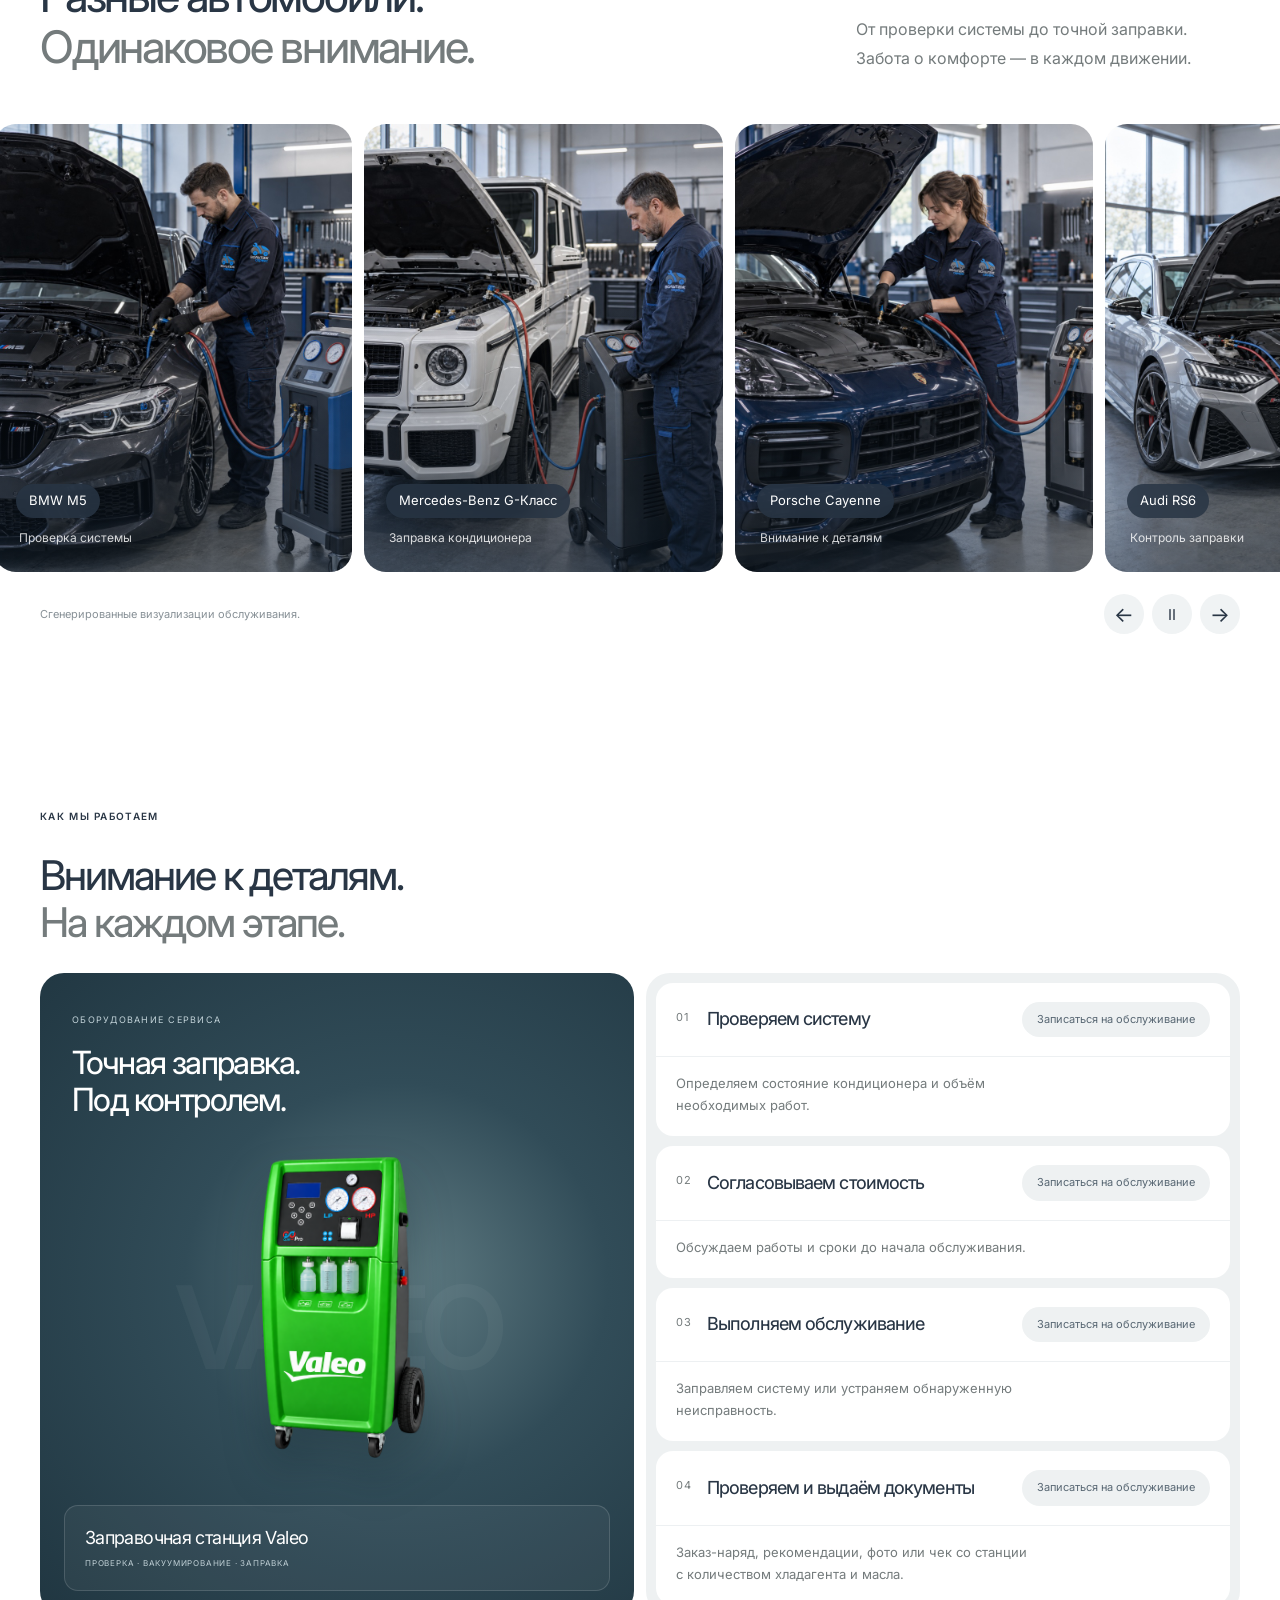
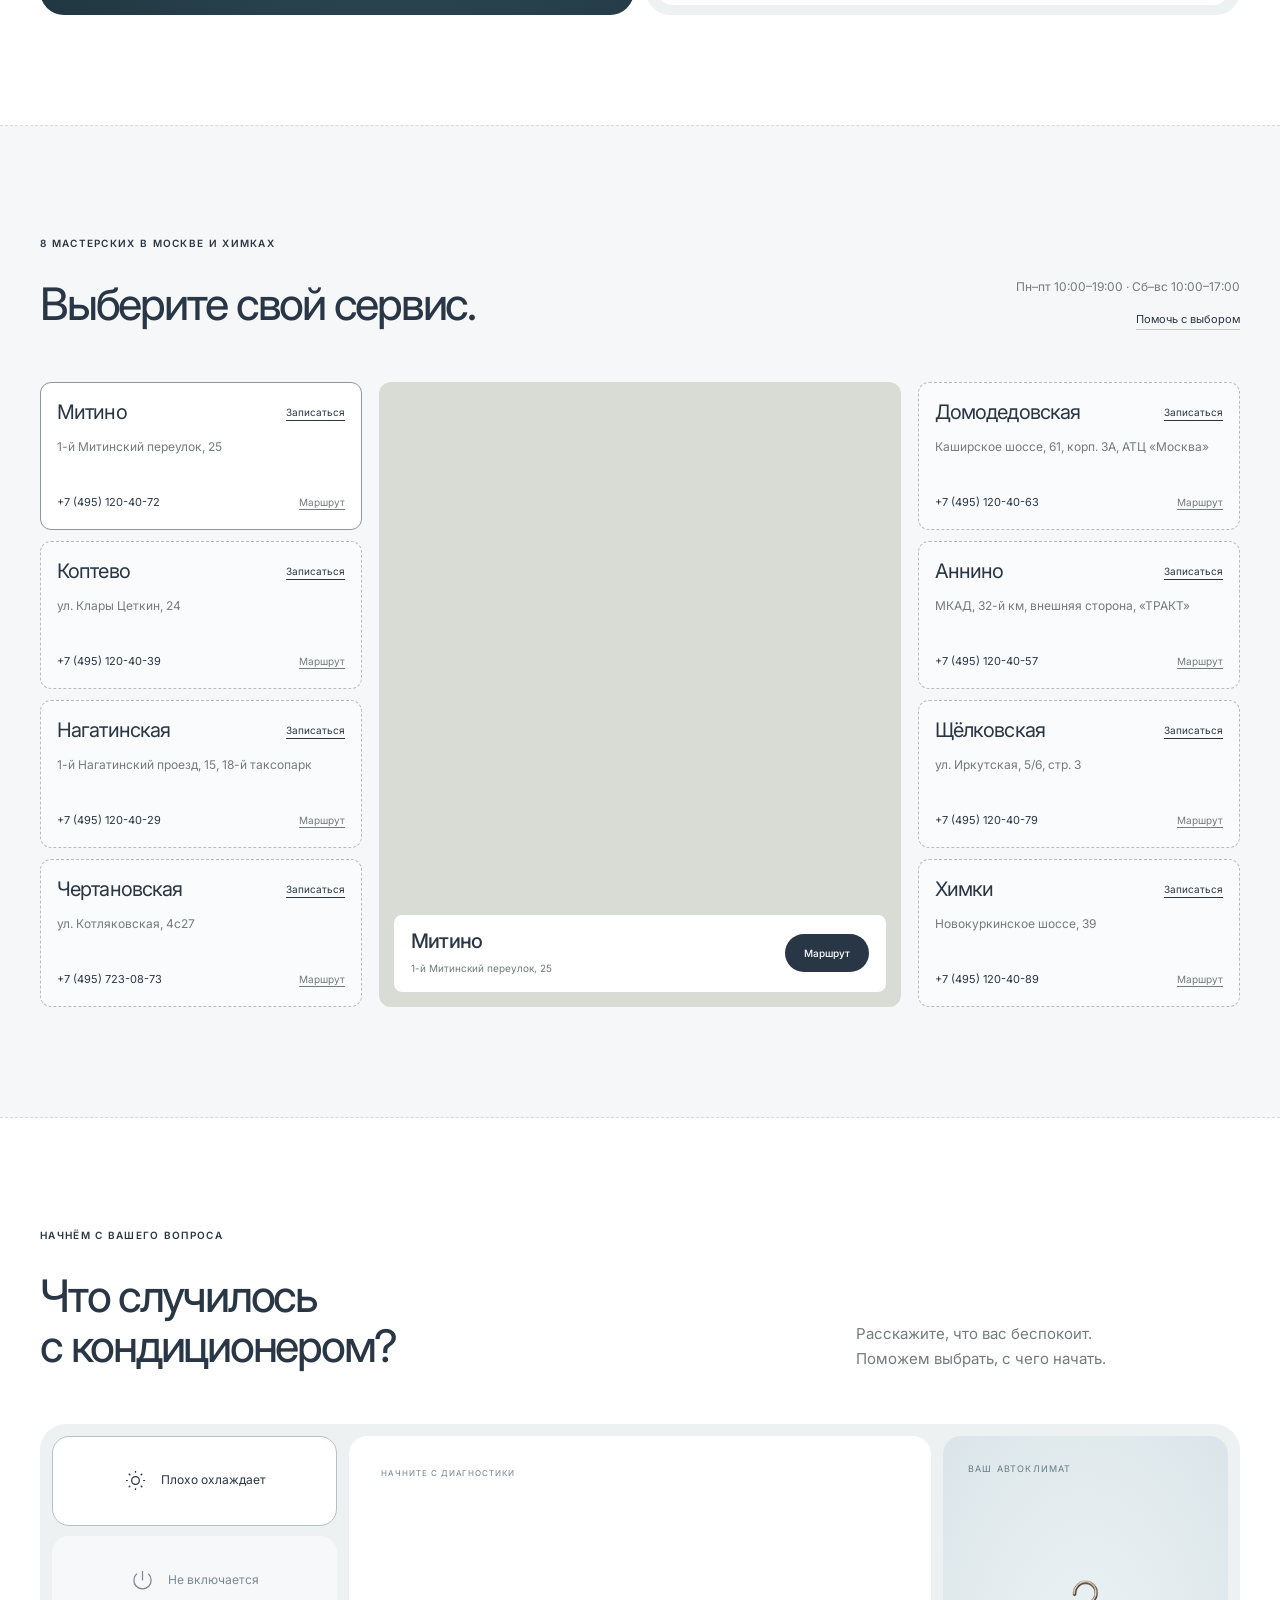
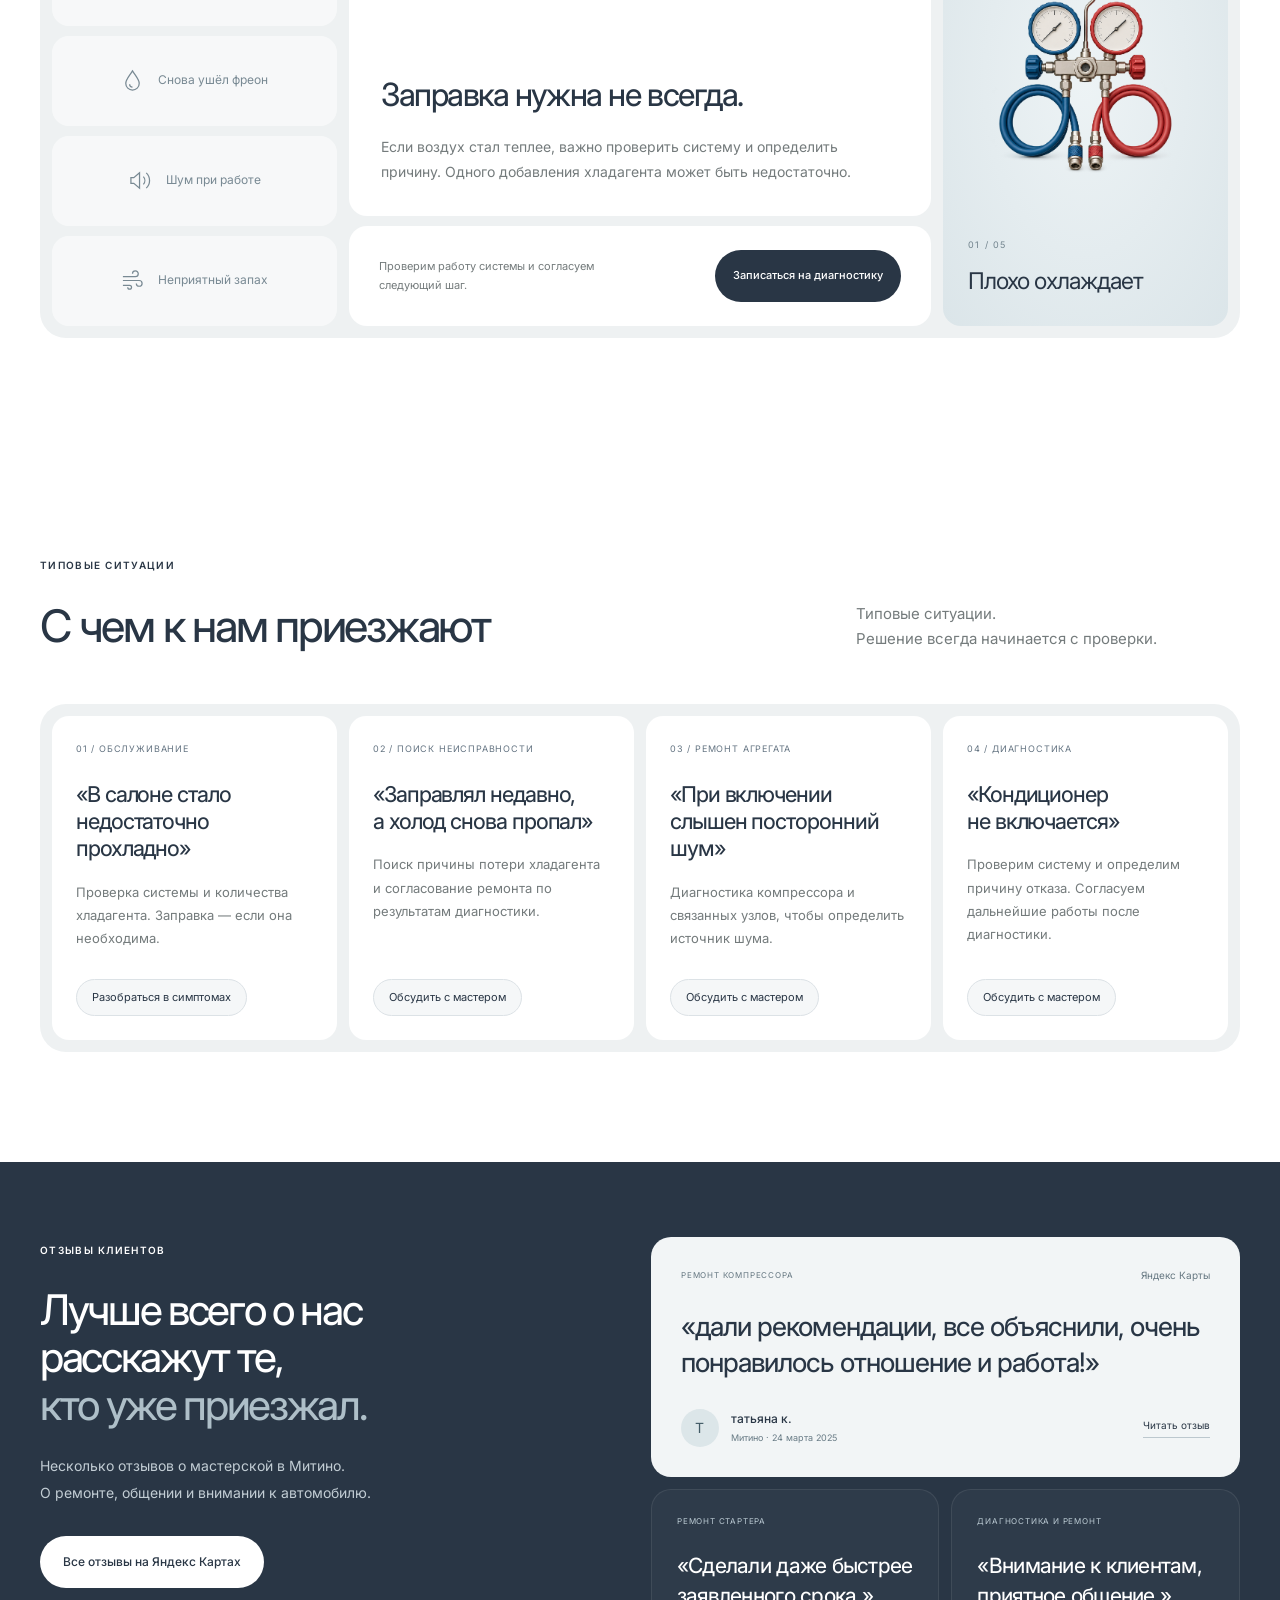
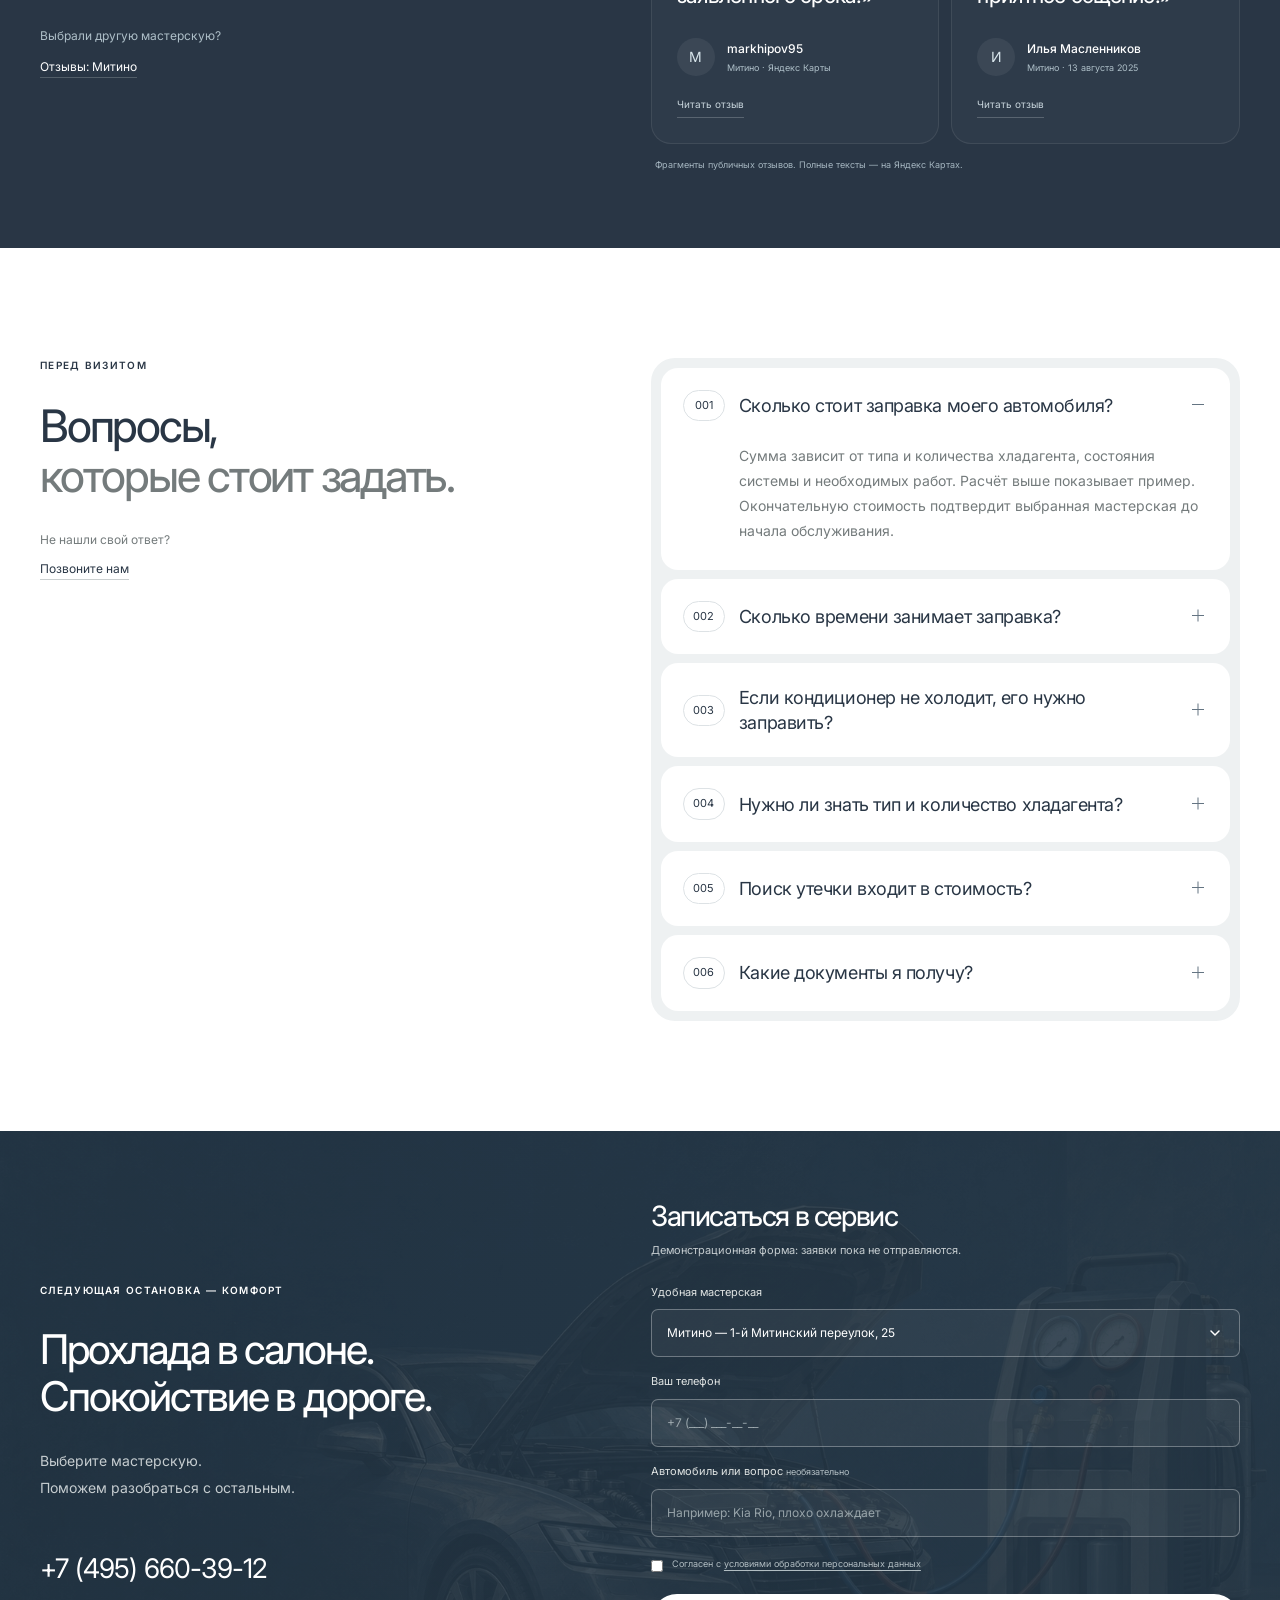
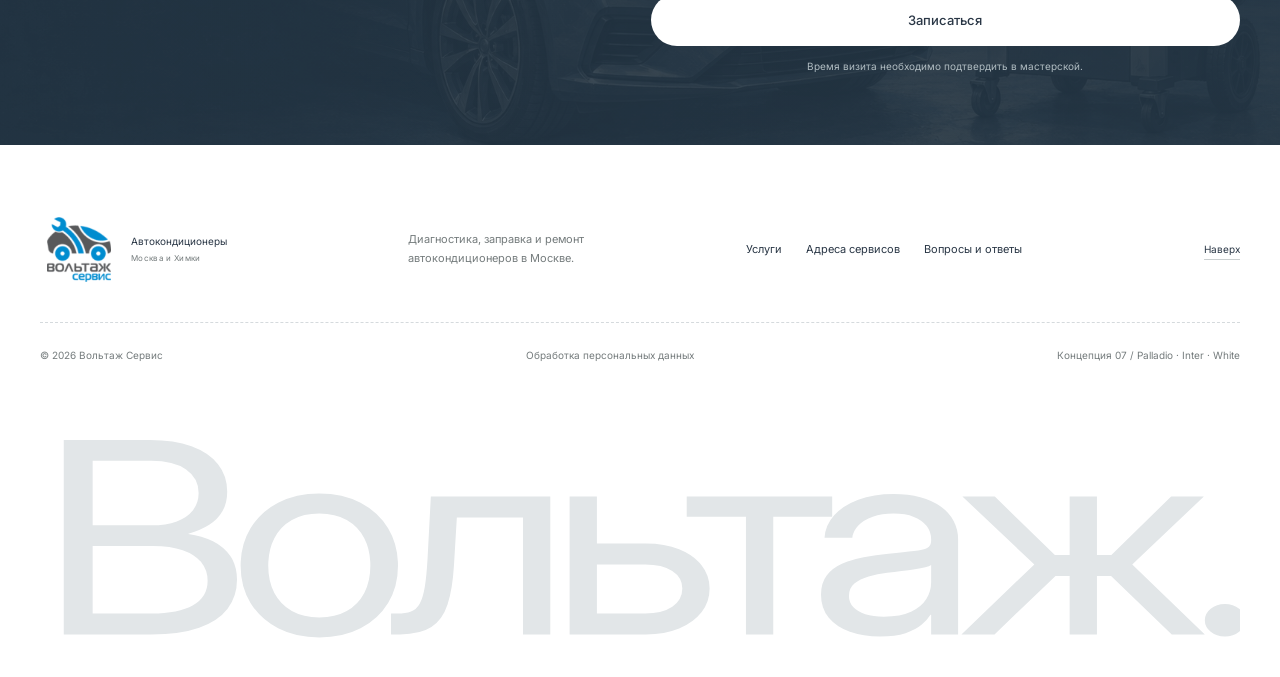
==== commit 9d5ce04f: "Replace messenger approximations with sourced SVG brand marks" ====
--- a/index.html
+++ b/index.html
@@ -12,8 +12,8 @@
 <header class="header"><div class="wrap header-inner">
 <a class="brand" href="#top" aria-label="Вольтаж Сервис — на главную"><img class="original-logo" src="assets/original-logo.png" alt="Вольтаж Сервис"><span class="brand-specialty">Автокондиционеры<small>Москва и Химки</small></span></a>
 <nav class="desktop-nav" aria-label="Главное меню"><a href="#top" aria-current="location">Главная</a><a href="#services">Услуги</a><a href="#price">Стоимость</a><a href="#locations">Наши сервисы</a><a href="#approach">Как работаем</a></nav>
-<div class="header-actions"><div class="header-contact"><a class="phone" href="tel:+74956603912" aria-label="Позвонить: +7 (495) 660-39-12" title="+7 (495) 660-39-12">+7 (495) 660-39-12</a><div class="messengers" aria-label="Мессенджеры"><span class="messenger-icon" data-messenger="max" aria-label="MAX" title="MAX" role="img"><svg viewBox="0 0 24 24" aria-hidden="true"><path fill-rule="evenodd" d="M12.2 2C6.6 2 2.5 6.1 2.5 11.8c0 2.8.1 6.1 1.4 8.5.3.6 1.1.8 1.7.5l2.6-1.4c1.2.5 2.5.8 4 .8 5.5 0 9.8-4.1 9.8-9.2C22 5.7 17.8 2 12.2 2Zm-.1 4.8c2.8 0 4.9 2.1 4.9 4.8 0 2.8-2.1 4.8-4.9 4.8-.7 0-1.3-.1-1.9-.4l-1.9 1 .1-2.8a5 5 0 0 1-1.2-3.1c0-2.4 2.2-4.3 4.9-4.3Z"/></svg></span><span class="messenger-icon" data-messenger="telegram" aria-label="Telegram" title="Telegram" role="img"><svg viewBox="0 0 24 24" aria-hidden="true"><path d="M21.4 3.1 2.7 10.3c-1.3.5-1.3 1.2-.2 1.5l4.8 1.5 1.8 5.5c.2.7.1.9.9.9.6 0 .9-.3 1.2-.6l2.3-2.2 4.8 3.5c.9.5 1.5.2 1.7-.9l3-14.6c.3-1.3-.5-1.9-1.6-1.4ZM9 12.9l10.4-6.5c.5-.3.9-.1.5.2l-8.6 7.8-.3 3.7L9 12.9Z"/></svg></span><span class="messenger-icon" data-messenger="whatsapp" aria-label="WhatsApp" title="WhatsApp" role="img"><svg viewBox="0 0 24 24" aria-hidden="true"><path fill-rule="evenodd" d="M12 2a10 10 0 0 0-8.6 15.1L2 22l5-1.3A10 10 0 1 0 12 2Zm0 18.2a8.2 8.2 0 0 1-4.2-1.1l-.3-.2-3 .8.8-2.9-.2-.3A8.2 8.2 0 1 1 12 20.2Zm4.5-6.1c-.3-.1-1.5-.7-1.8-.8-.2-.1-.4-.1-.6.2l-.8 1c-.2.2-.3.2-.6.1-1.5-.7-2.5-1.6-3.2-2.8-.2-.3 0-.4.1-.6l.5-.6c.1-.2.1-.3 0-.5l-.8-1.9c-.2-.5-.4-.4-.6-.4h-.5c-.2 0-.5.1-.7.3-.7.7-1 1.4-1 2.2 0 1.3 1 2.6 1.2 2.8.1.2 2 3 4.8 4 .7.3 1.2.4 1.7.5.7.1 1.6-.1 2.1-.4.6-.4 1-1.2 1.1-1.8.1-.2 0-.4-.2-.5l-.7-.3Z"/></svg></span></div></div><button class="button small header-book" data-book>Записаться</button><button class="menu-toggle" aria-label="Открыть меню" aria-expanded="false"><span></span><span></span></button></div>
-</div><nav class="mobile-nav" aria-label="Меню сайта" hidden><a href="#services">Услуги</a><a href="#price">Стоимость</a><a href="#locations">Наши сервисы</a><a href="#approach">Как работаем</a><div class="mobile-contact"><a href="tel:+74956603912">+7 (495) 660-39-12</a><div class="messengers mobile-messengers" aria-label="Мессенджеры"><span class="messenger-icon" data-messenger="max" aria-label="MAX" title="MAX" role="img"><svg viewBox="0 0 24 24" aria-hidden="true"><path fill-rule="evenodd" d="M12.2 2C6.6 2 2.5 6.1 2.5 11.8c0 2.8.1 6.1 1.4 8.5.3.6 1.1.8 1.7.5l2.6-1.4c1.2.5 2.5.8 4 .8 5.5 0 9.8-4.1 9.8-9.2C22 5.7 17.8 2 12.2 2Zm-.1 4.8c2.8 0 4.9 2.1 4.9 4.8 0 2.8-2.1 4.8-4.9 4.8-.7 0-1.3-.1-1.9-.4l-1.9 1 .1-2.8a5 5 0 0 1-1.2-3.1c0-2.4 2.2-4.3 4.9-4.3Z"/></svg></span><span class="messenger-icon" data-messenger="telegram" aria-label="Telegram" title="Telegram" role="img"><svg viewBox="0 0 24 24" aria-hidden="true"><path d="M21.4 3.1 2.7 10.3c-1.3.5-1.3 1.2-.2 1.5l4.8 1.5 1.8 5.5c.2.7.1.9.9.9.6 0 .9-.3 1.2-.6l2.3-2.2 4.8 3.5c.9.5 1.5.2 1.7-.9l3-14.6c.3-1.3-.5-1.9-1.6-1.4ZM9 12.9l10.4-6.5c.5-.3.9-.1.5.2l-8.6 7.8-.3 3.7L9 12.9Z"/></svg></span><span class="messenger-icon" data-messenger="whatsapp" aria-label="WhatsApp" title="WhatsApp" role="img"><svg viewBox="0 0 24 24" aria-hidden="true"><path fill-rule="evenodd" d="M12 2a10 10 0 0 0-8.6 15.1L2 22l5-1.3A10 10 0 1 0 12 2Zm0 18.2a8.2 8.2 0 0 1-4.2-1.1l-.3-.2-3 .8.8-2.9-.2-.3A8.2 8.2 0 1 1 12 20.2Zm4.5-6.1c-.3-.1-1.5-.7-1.8-.8-.2-.1-.4-.1-.6.2l-.8 1c-.2.2-.3.2-.6.1-1.5-.7-2.5-1.6-3.2-2.8-.2-.3 0-.4.1-.6l.5-.6c.1-.2.1-.3 0-.5l-.8-1.9c-.2-.5-.4-.4-.6-.4h-.5c-.2 0-.5.1-.7.3-.7.7-1 1.4-1 2.2 0 1.3 1 2.6 1.2 2.8.1.2 2 3 4.8 4 .7.3 1.2.4 1.7.5.7.1 1.6-.1 2.1-.4.6-.4 1-1.2 1.1-1.8.1-.2 0-.4-.2-.5l-.7-.3Z"/></svg></span></div></div></nav></header>
+<div class="header-actions"><div class="header-contact"><a class="phone" href="tel:+74956603912" aria-label="Позвонить: +7 (495) 660-39-12" title="+7 (495) 660-39-12">+7 (495) 660-39-12</a><div class="messengers" aria-label="Мессенджеры"><span class="messenger-icon" data-messenger="max" aria-label="MAX" title="MAX" role="img"><img src="assets/icons/max.svg" width="24" height="24" alt="" aria-hidden="true"></span><span class="messenger-icon" data-messenger="telegram" aria-label="Telegram" title="Telegram" role="img"><img src="assets/icons/telegram.svg" width="24" height="24" alt="" aria-hidden="true"></span><span class="messenger-icon" data-messenger="whatsapp" aria-label="WhatsApp" title="WhatsApp" role="img"><img src="assets/icons/whatsapp.svg" width="24" height="24" alt="" aria-hidden="true"></span></div></div><button class="button small header-book" data-book>Записаться</button><button class="menu-toggle" aria-label="Открыть меню" aria-expanded="false"><span></span><span></span></button></div>
+</div><nav class="mobile-nav" aria-label="Меню сайта" hidden><a href="#services">Услуги</a><a href="#price">Стоимость</a><a href="#locations">Наши сервисы</a><a href="#approach">Как работаем</a><div class="mobile-contact"><a href="tel:+74956603912">+7 (495) 660-39-12</a><div class="messengers mobile-messengers" aria-label="Мессенджеры"><span class="messenger-icon" data-messenger="max" aria-label="MAX" title="MAX" role="img"><img src="assets/icons/max.svg" width="24" height="24" alt="" aria-hidden="true"></span><span class="messenger-icon" data-messenger="telegram" aria-label="Telegram" title="Telegram" role="img"><img src="assets/icons/telegram.svg" width="24" height="24" alt="" aria-hidden="true"></span><span class="messenger-icon" data-messenger="whatsapp" aria-label="WhatsApp" title="WhatsApp" role="img"><img src="assets/icons/whatsapp.svg" width="24" height="24" alt="" aria-hidden="true"></span></div></div></nav></header>
 <main>
 <section class="hero wrap" aria-labelledby="hero-title"><img class="hero-image" src="assets/hero-palladio.jpg" alt="Живописная рекламная иллюстрация обслуживания автокондиционера" fetchpriority="high"><div class="hero-shade"></div>
 <div class="hero-copy"><div class="hero-kicker">ВОЛЬТАЖ СЕРВИС · МОСКВА И ХИМКИ</div><h1 id="hero-title">Заправка и ремонт<br>автокондиционеров.</h1><div class="hero-lower"><p class="hero-desc">Вернём прохладу в ваш автомобиль.<br>Проверим систему, согласуем работы<br>и позаботимся о результате.</p><div class="hero-actions"><button class="button light-button" data-book>Записаться в сервис</button><a href="#services" class="button outline-button">Наши услуги</a></div></div></div>
--- a/header.css
+++ b/header.css
@@ -22,14 +22,16 @@
 @media(max-width:480px){.header{margin-bottom:10px}.header .header-inner{height:78px;gap:12px}.header .brand{width:65px}.header .original-logo{width:61px;height:59px}.header .header-actions{gap:9px}.header .header-book{height:42px;min-height:42px;padding:0 21px;font-size:12px}.header .mobile-nav{left:16px;right:16px;width:auto}}
 @media(prefers-reduced-motion:reduce){.header .desktop-nav a,.header .header-book{transition:none}}
 
-/* Contact marks use filled silhouettes, isolated from the site's outlined SVGs. */
+/* Original vector brand marks are external images, isolated from global SVG styles. */
 .header-contact{display:flex;align-items:center;gap:18px;flex-shrink:0}
 .messengers{display:flex;align-items:center;justify-content:center;gap:12px;background:none}
 .messenger-icon{display:flex;align-items:center;justify-content:center;width:24px;height:24px;padding:0;border:0;border-radius:0;background:none;box-shadow:none;color:#000;line-height:1;flex-shrink:0}
-.messenger-icon svg{display:block;width:24px;height:24px;fill:currentColor;stroke:none;stroke-width:0;filter:none;overflow:visible}
+.messenger-icon img{display:block;width:24px;height:24px;object-fit:contain;filter:none}
+.messenger-icon[data-messenger="max"] img{width:22px;height:22px}
 .mobile-contact{display:flex;align-items:center;justify-content:space-between;gap:12px;margin-top:8px;padding:12px 8px 8px}
 .header .mobile-contact>a{padding:0;font-size:12px;white-space:nowrap}
 .mobile-messengers{gap:8px}
-.mobile-messengers .messenger-icon,.mobile-messengers svg{width:20px;height:20px}
+.mobile-messengers .messenger-icon,.mobile-messengers .messenger-icon img{width:22px;height:22px}
+.mobile-messengers .messenger-icon[data-messenger="max"] img{width:20px;height:20px}
 @media(min-width:721px) and (max-width:1100px){.header .mobile-nav{width:350px}}
 @media(max-width:720px){.header-contact{display:none}}
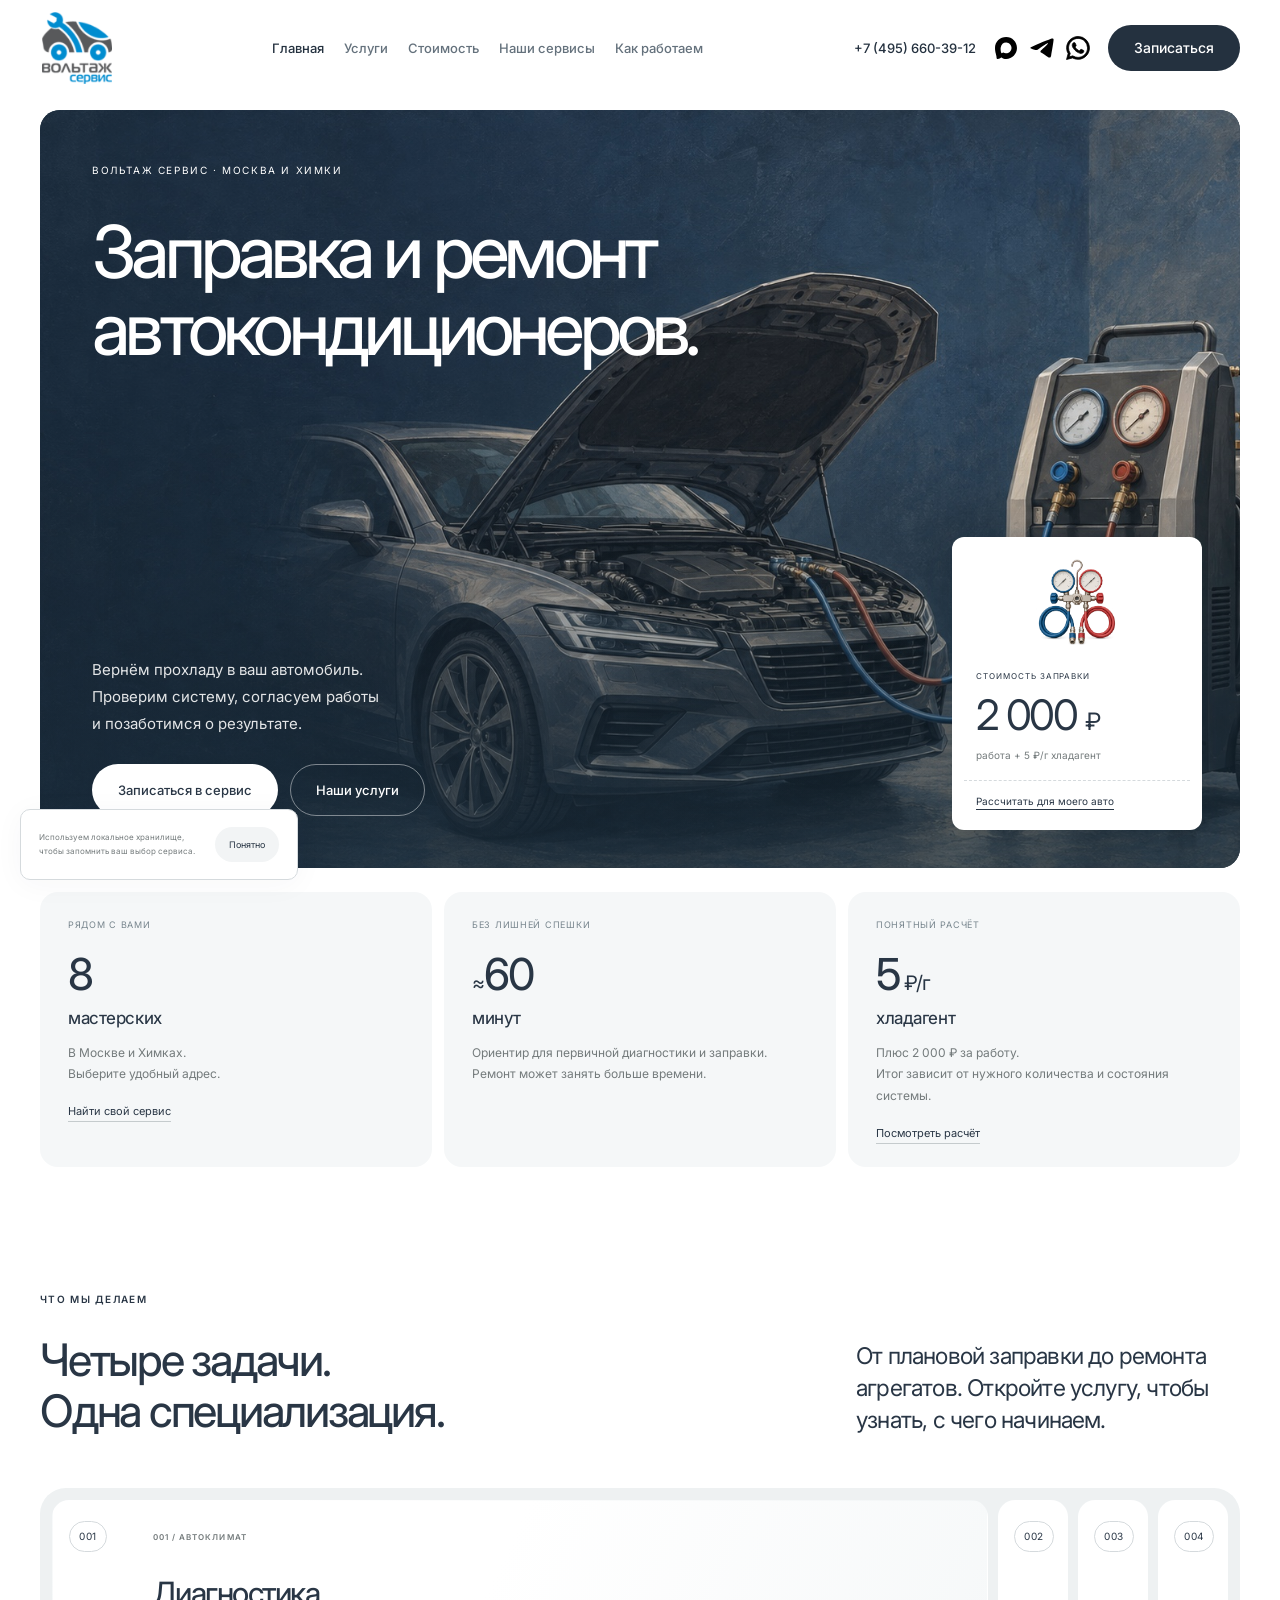
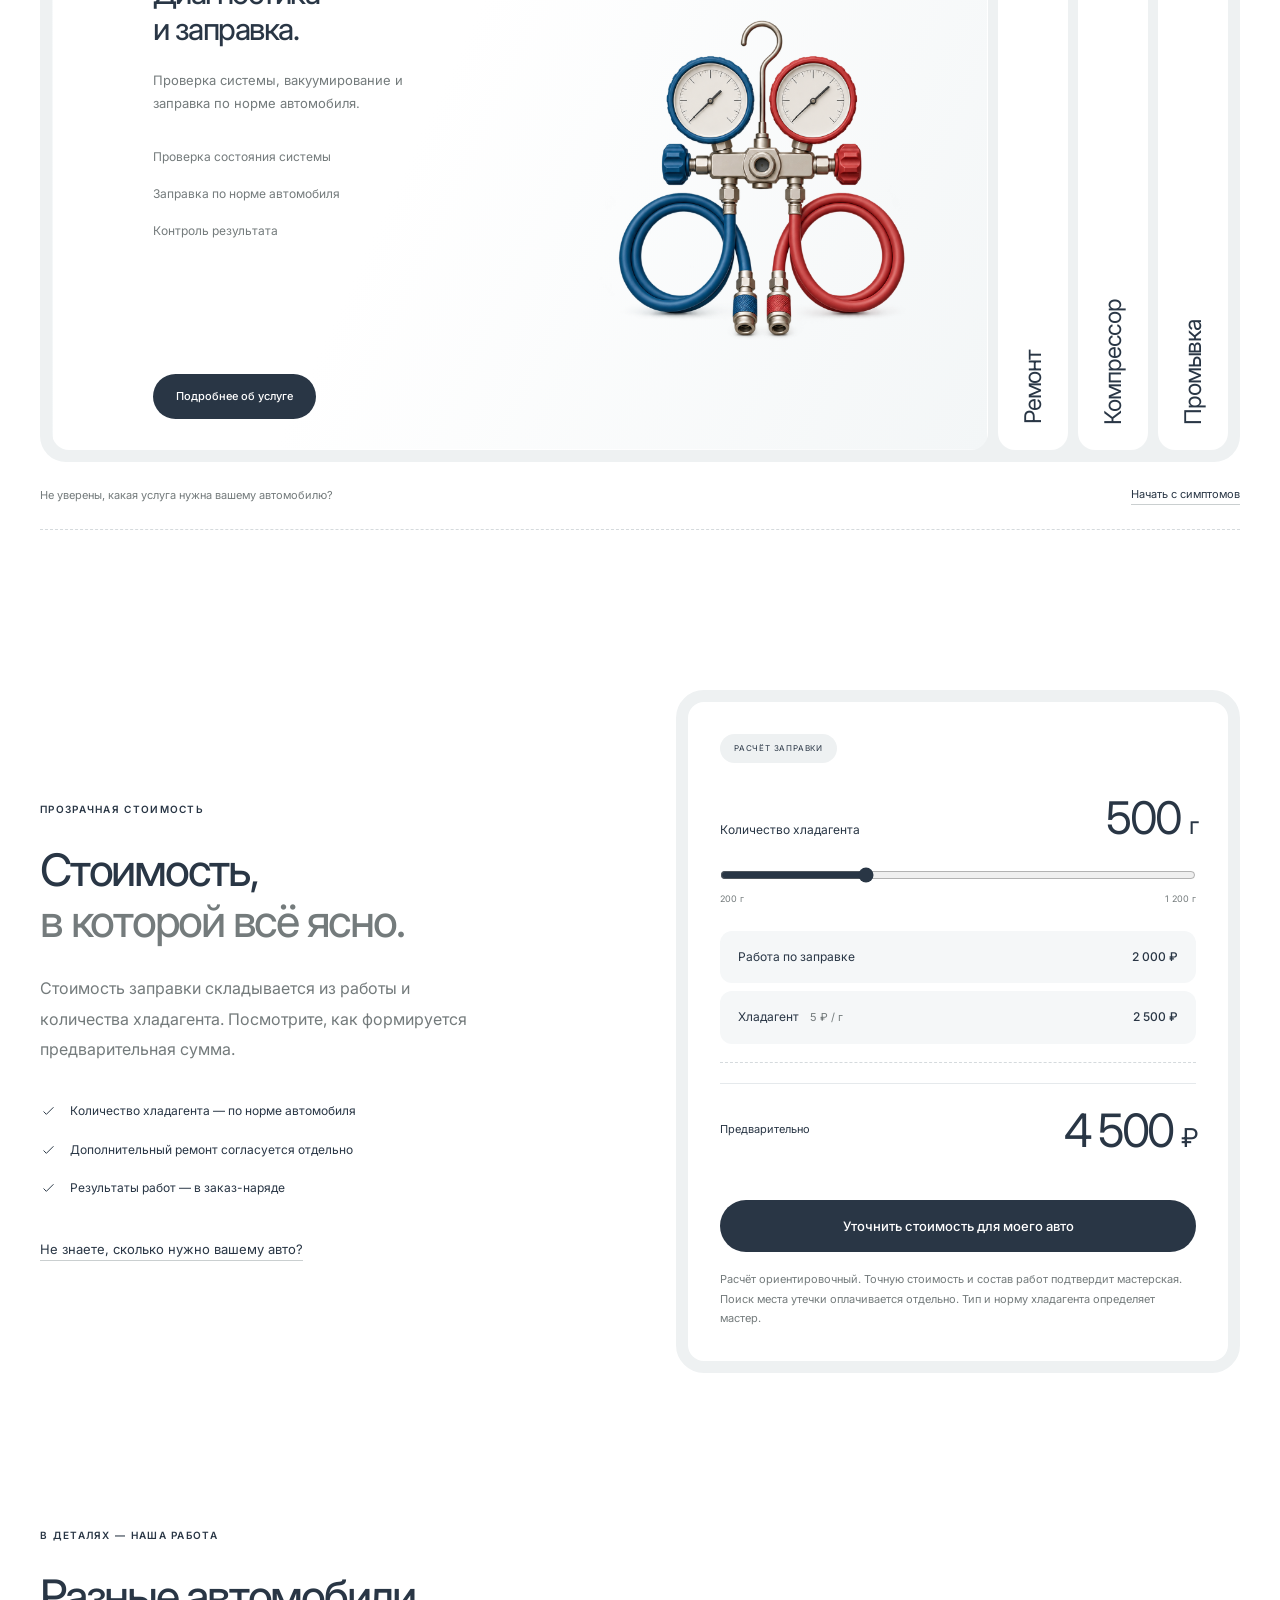
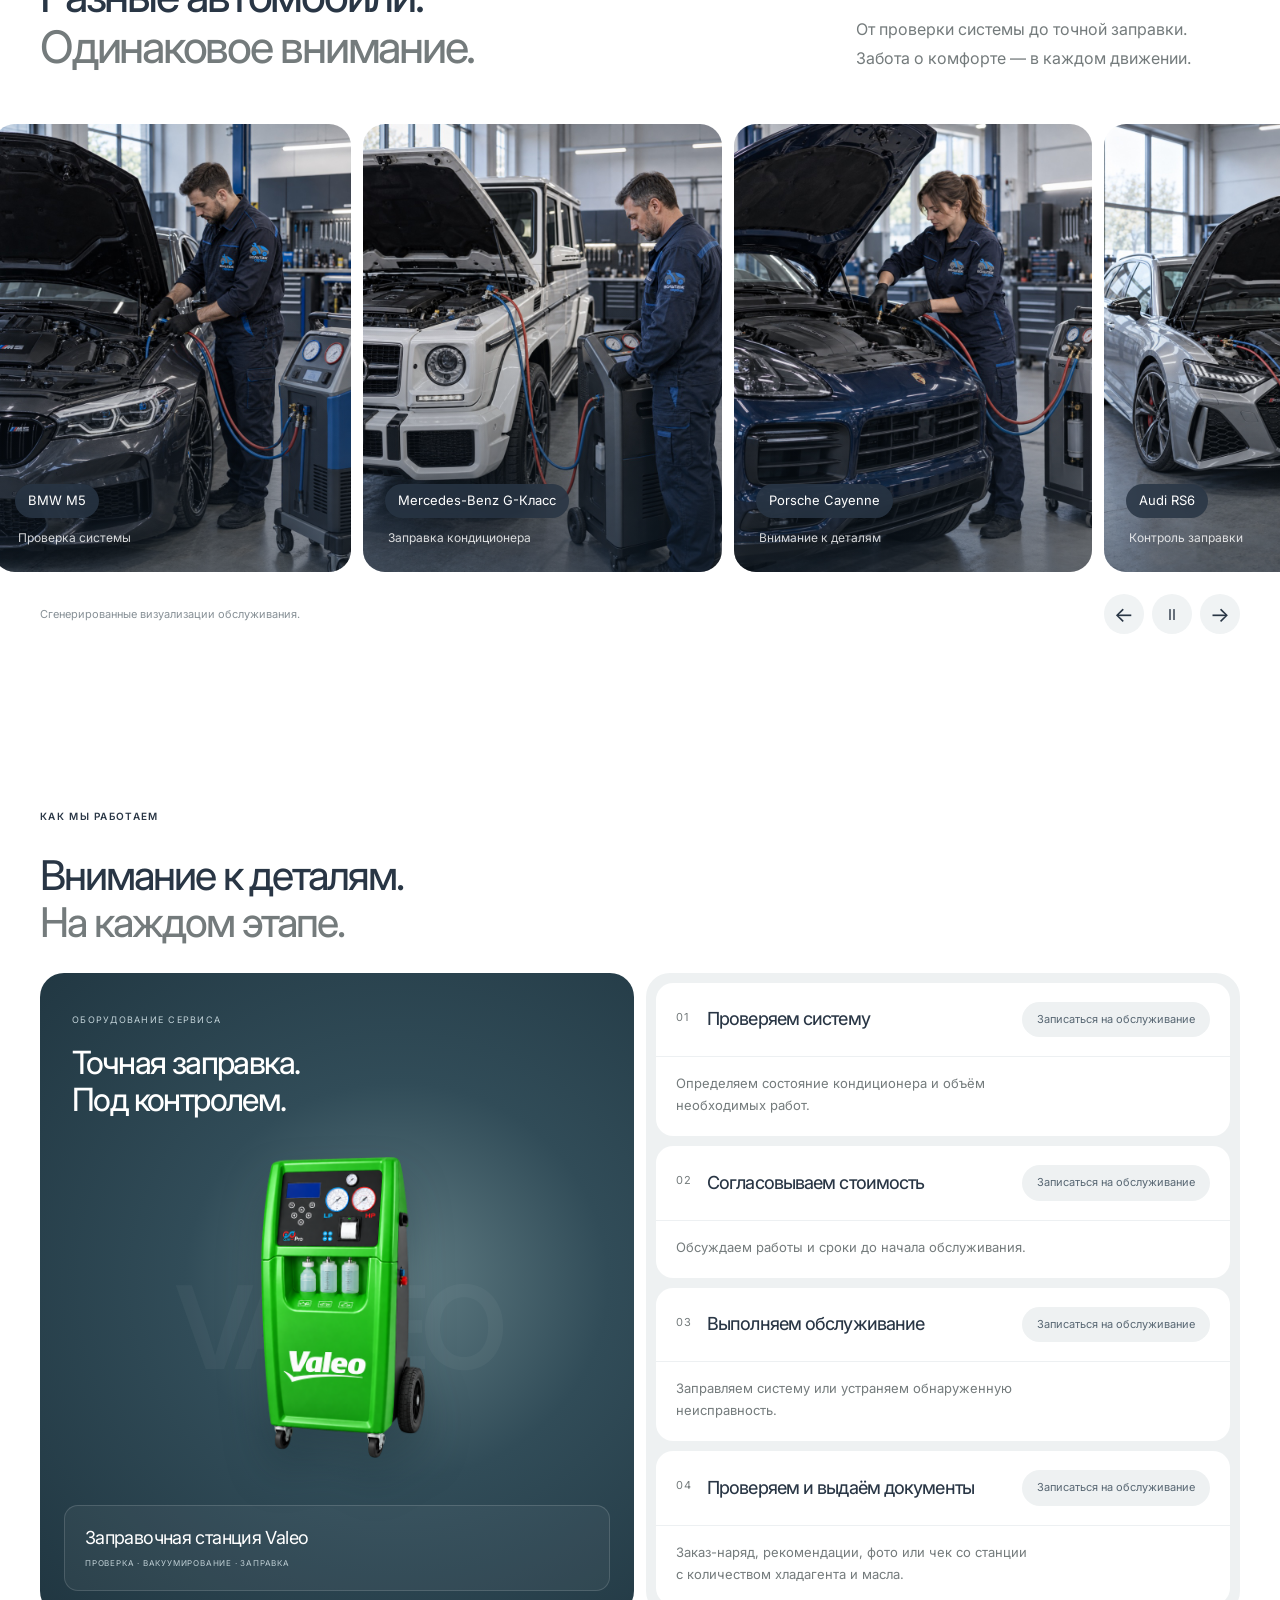
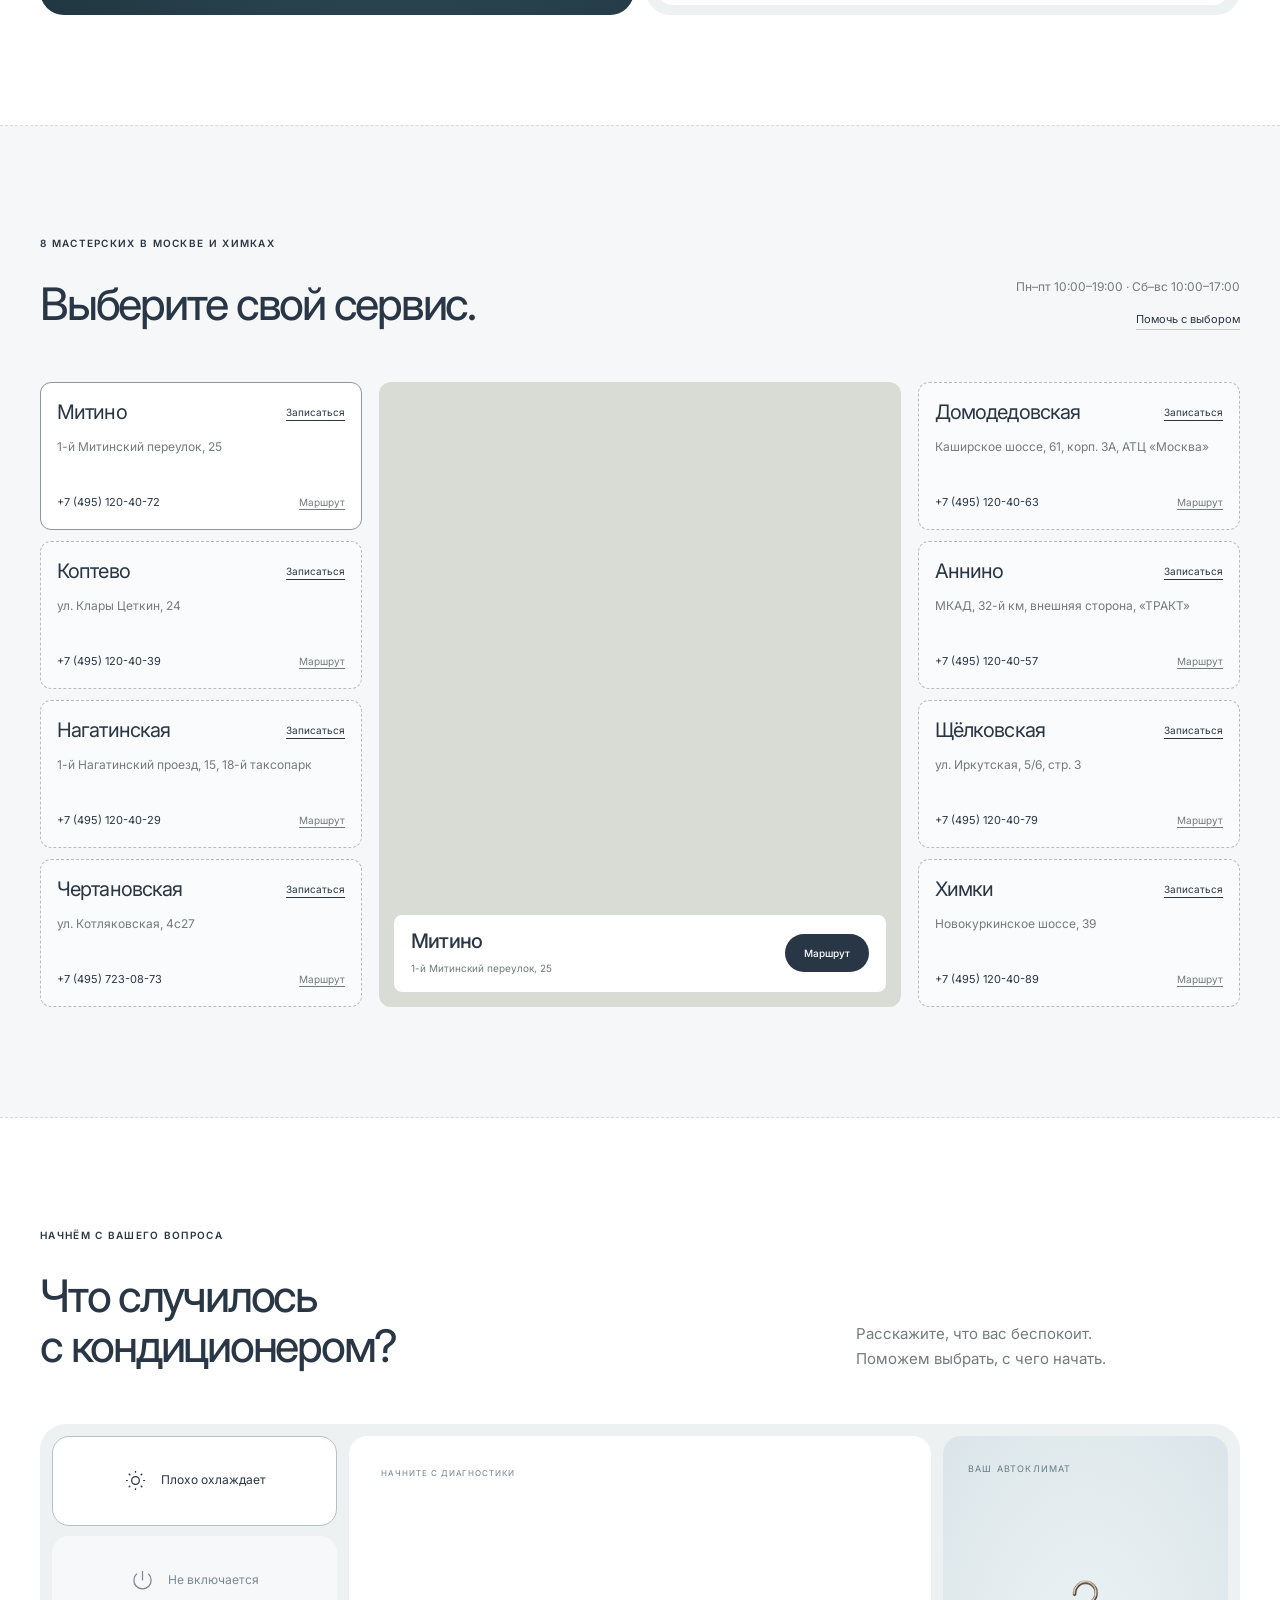
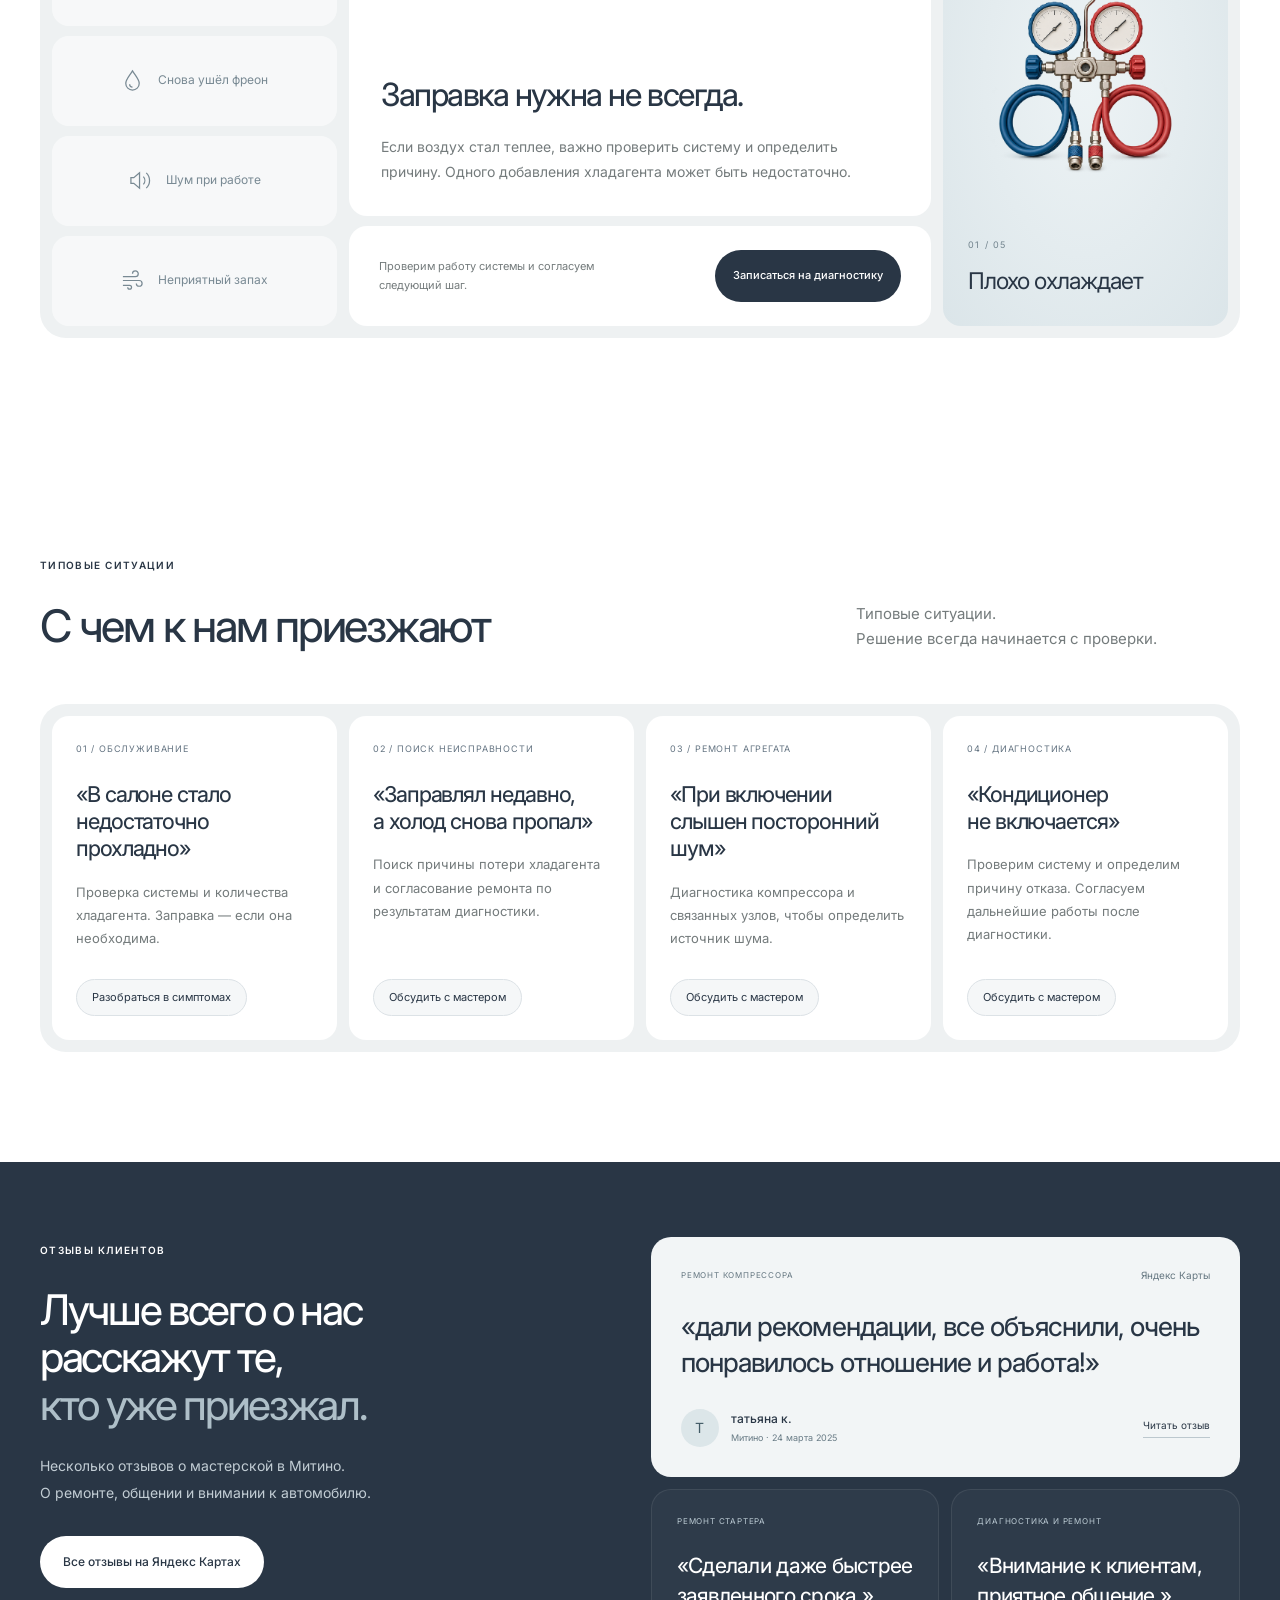
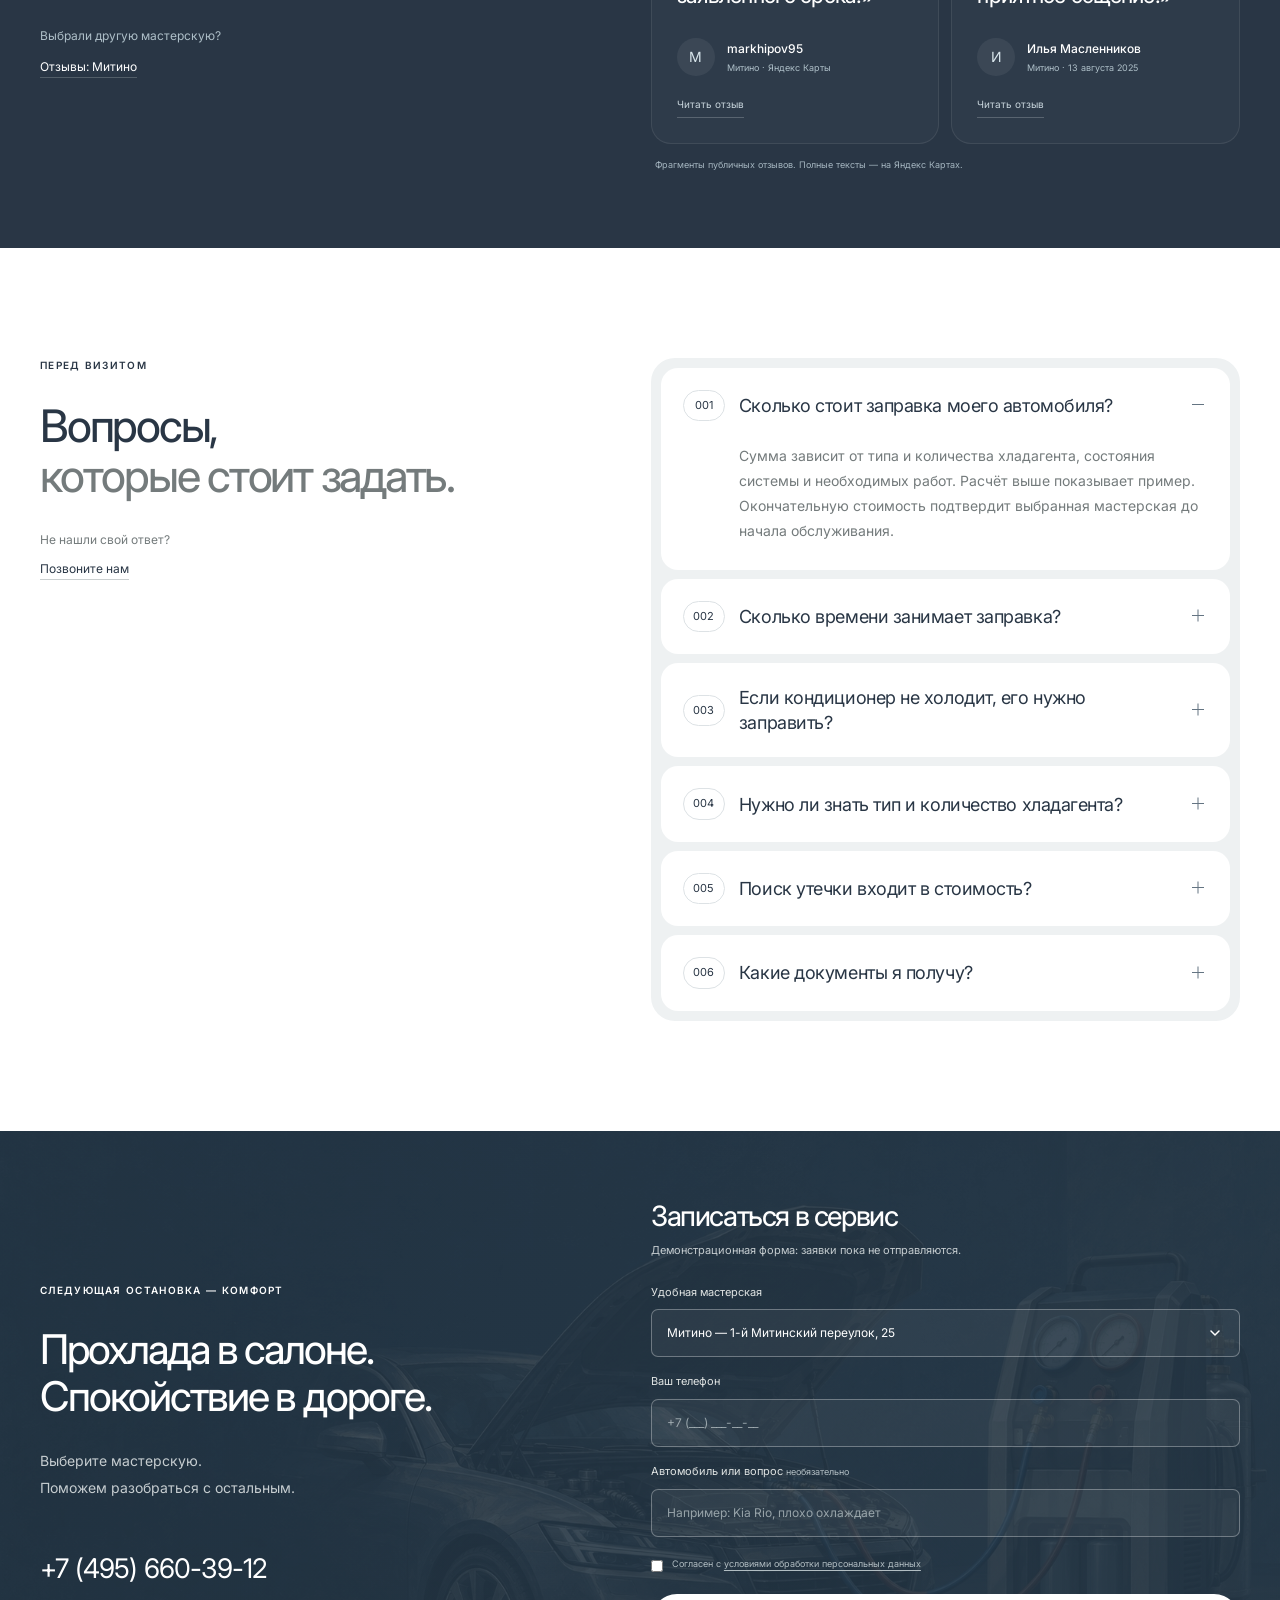
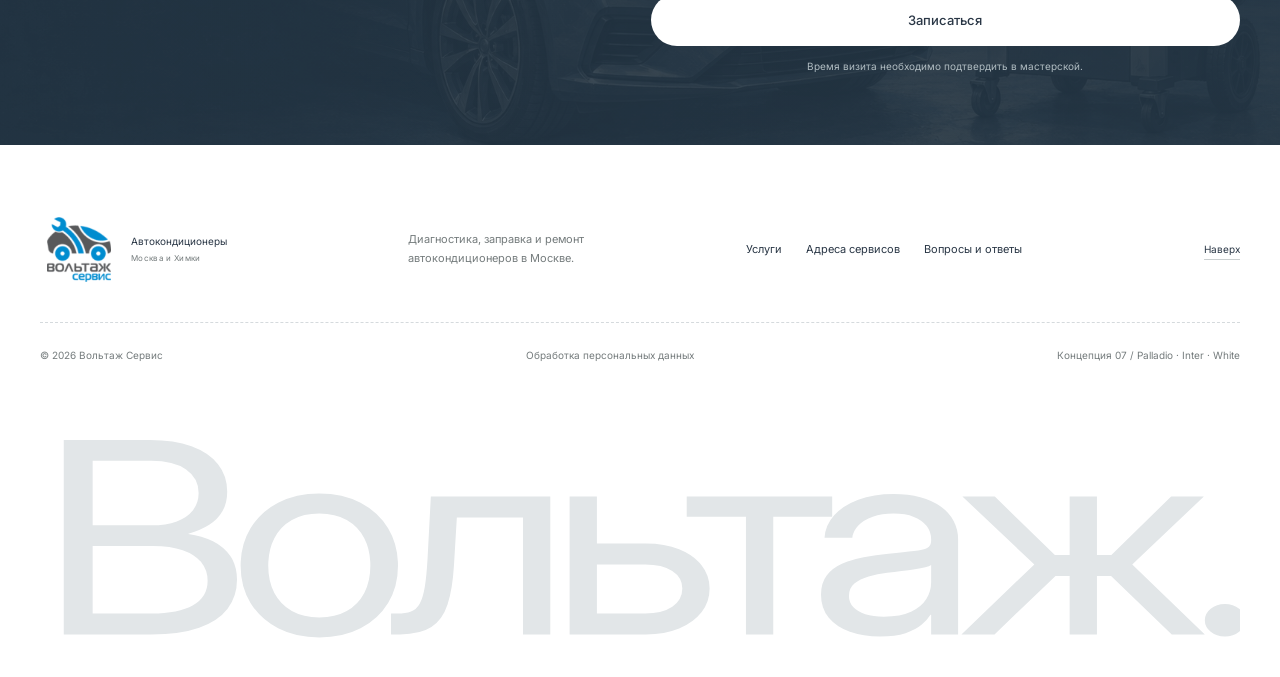
==== commit ef68f10c: "Increase WhatsApp icon weight to balance messenger row" ====
--- a/index.html
+++ b/index.html
@@ -12,8 +12,8 @@
 <header class="header"><div class="wrap header-inner">
 <a class="brand" href="#top" aria-label="Вольтаж Сервис — на главную"><img class="original-logo" src="assets/original-logo.png" alt="Вольтаж Сервис"><span class="brand-specialty">Автокондиционеры<small>Москва и Химки</small></span></a>
 <nav class="desktop-nav" aria-label="Главное меню"><a href="#top" aria-current="location">Главная</a><a href="#services">Услуги</a><a href="#price">Стоимость</a><a href="#locations">Наши сервисы</a><a href="#approach">Как работаем</a></nav>
-<div class="header-actions"><div class="header-contact"><a class="phone" href="tel:+74956603912" aria-label="Позвонить: +7 (495) 660-39-12" title="+7 (495) 660-39-12">+7 (495) 660-39-12</a><div class="messengers" aria-label="Мессенджеры"><span class="messenger-icon" data-messenger="max" aria-label="MAX" title="MAX" role="img"><img src="assets/icons/max.svg" width="24" height="24" alt="" aria-hidden="true"></span><span class="messenger-icon" data-messenger="telegram" aria-label="Telegram" title="Telegram" role="img"><img src="assets/icons/telegram.svg" width="24" height="24" alt="" aria-hidden="true"></span><span class="messenger-icon" data-messenger="whatsapp" aria-label="WhatsApp" title="WhatsApp" role="img"><img src="assets/icons/whatsapp.svg" width="24" height="24" alt="" aria-hidden="true"></span></div></div><button class="button small header-book" data-book>Записаться</button><button class="menu-toggle" aria-label="Открыть меню" aria-expanded="false"><span></span><span></span></button></div>
-</div><nav class="mobile-nav" aria-label="Меню сайта" hidden><a href="#services">Услуги</a><a href="#price">Стоимость</a><a href="#locations">Наши сервисы</a><a href="#approach">Как работаем</a><div class="mobile-contact"><a href="tel:+74956603912">+7 (495) 660-39-12</a><div class="messengers mobile-messengers" aria-label="Мессенджеры"><span class="messenger-icon" data-messenger="max" aria-label="MAX" title="MAX" role="img"><img src="assets/icons/max.svg" width="24" height="24" alt="" aria-hidden="true"></span><span class="messenger-icon" data-messenger="telegram" aria-label="Telegram" title="Telegram" role="img"><img src="assets/icons/telegram.svg" width="24" height="24" alt="" aria-hidden="true"></span><span class="messenger-icon" data-messenger="whatsapp" aria-label="WhatsApp" title="WhatsApp" role="img"><img src="assets/icons/whatsapp.svg" width="24" height="24" alt="" aria-hidden="true"></span></div></div></nav></header>
+<div class="header-actions"><div class="header-contact"><a class="phone" href="tel:+74956603912" aria-label="Позвонить: +7 (495) 660-39-12" title="+7 (495) 660-39-12">+7 (495) 660-39-12</a><div class="messengers" aria-label="Мессенджеры"><span class="messenger-icon" data-messenger="max" aria-label="MAX" title="MAX" role="img"><img src="assets/icons/max.svg" width="24" height="24" alt="" aria-hidden="true"></span><span class="messenger-icon" data-messenger="telegram" aria-label="Telegram" title="Telegram" role="img"><img src="assets/icons/telegram.svg" width="24" height="24" alt="" aria-hidden="true"></span><span class="messenger-icon" data-messenger="whatsapp" aria-label="WhatsApp" title="WhatsApp" role="img"><img src="assets/icons/whatsapp.svg?v=2" width="24" height="24" alt="" aria-hidden="true"></span></div></div><button class="button small header-book" data-book>Записаться</button><button class="menu-toggle" aria-label="Открыть меню" aria-expanded="false"><span></span><span></span></button></div>
+</div><nav class="mobile-nav" aria-label="Меню сайта" hidden><a href="#services">Услуги</a><a href="#price">Стоимость</a><a href="#locations">Наши сервисы</a><a href="#approach">Как работаем</a><div class="mobile-contact"><a href="tel:+74956603912">+7 (495) 660-39-12</a><div class="messengers mobile-messengers" aria-label="Мессенджеры"><span class="messenger-icon" data-messenger="max" aria-label="MAX" title="MAX" role="img"><img src="assets/icons/max.svg" width="24" height="24" alt="" aria-hidden="true"></span><span class="messenger-icon" data-messenger="telegram" aria-label="Telegram" title="Telegram" role="img"><img src="assets/icons/telegram.svg" width="24" height="24" alt="" aria-hidden="true"></span><span class="messenger-icon" data-messenger="whatsapp" aria-label="WhatsApp" title="WhatsApp" role="img"><img src="assets/icons/whatsapp.svg?v=2" width="24" height="24" alt="" aria-hidden="true"></span></div></div></nav></header>
 <main>
 <section class="hero wrap" aria-labelledby="hero-title"><img class="hero-image" src="assets/hero-palladio.jpg" alt="Живописная рекламная иллюстрация обслуживания автокондиционера" fetchpriority="high"><div class="hero-shade"></div>
 <div class="hero-copy"><div class="hero-kicker">ВОЛЬТАЖ СЕРВИС · МОСКВА И ХИМКИ</div><h1 id="hero-title">Заправка и ремонт<br>автокондиционеров.</h1><div class="hero-lower"><p class="hero-desc">Вернём прохладу в ваш автомобиль.<br>Проверим систему, согласуем работы<br>и позаботимся о результате.</p><div class="hero-actions"><button class="button light-button" data-book>Записаться в сервис</button><a href="#services" class="button outline-button">Наши услуги</a></div></div></div>
